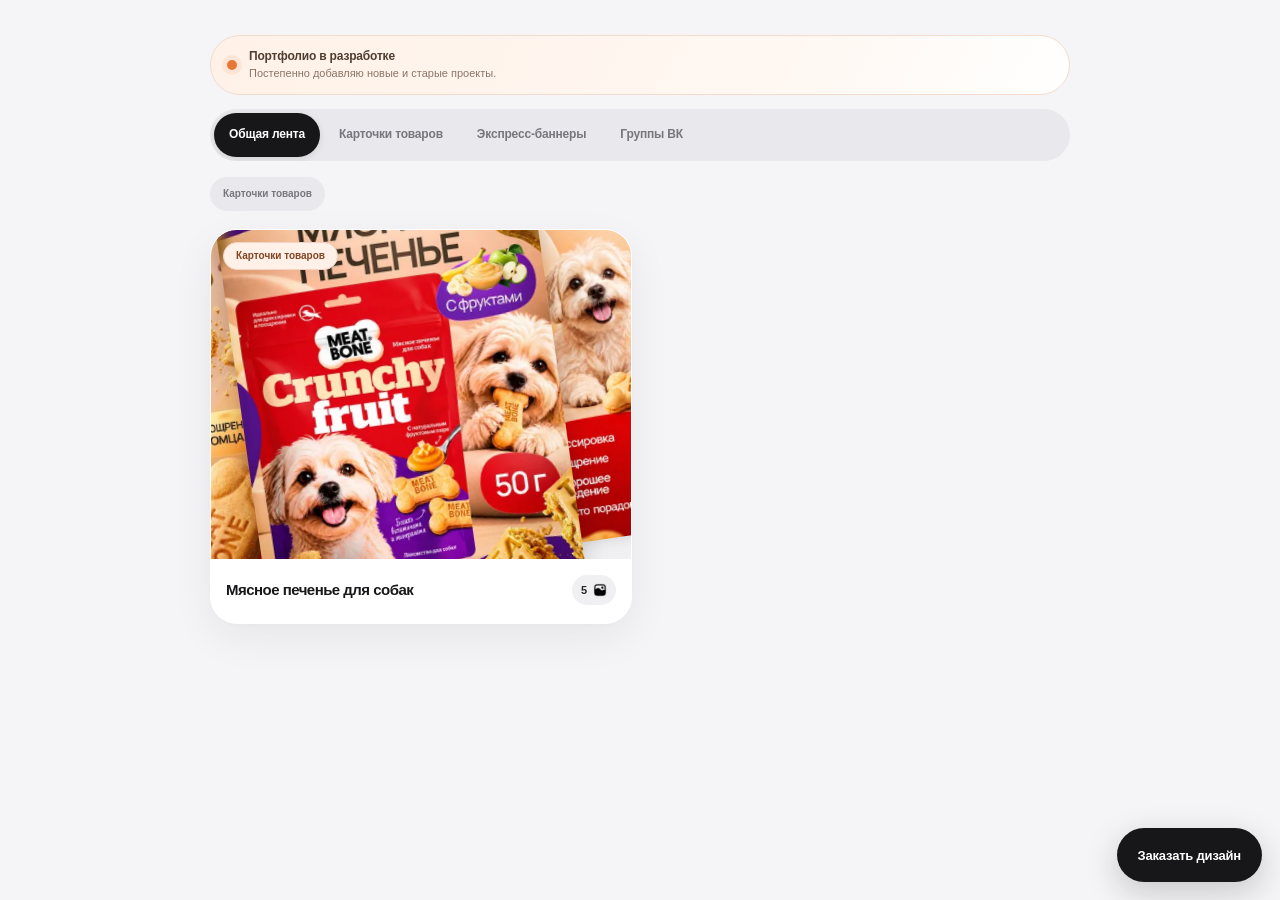
==== index.html @ 51a76a67 "Add files via upload" ====
<!doctype html>
<html lang="ru">
<head>
  <meta charset="utf-8"><meta name="viewport" content="width=device-width, initial-scale=1, viewport-fit=cover">
  <meta name="theme-color" content="#f5f5f7">
  <meta http-equiv="Content-Security-Policy" content="default-src 'self'; script-src 'self' https://cdn.jsdelivr.net https://telegram.org; style-src 'self' 'unsafe-inline'; img-src 'self' data: blob: https://hkfubiqsepanqtuosfty.supabase.co; connect-src 'self' https://hkfubiqsepanqtuosfty.supabase.co https://cdn.jsdelivr.net; font-src 'self' data:; object-src 'none'; base-uri 'self'; form-action 'self'; upgrade-insecure-requests">
  <meta name="referrer" content="no-referrer"><meta name="description" content="Портфолио работ Кирилла Пухова">
  <title>Работы — Пухов Кирилл</title><link rel="stylesheet" href="styles.css?v=20261115-23"><script defer src="js/telegram-app.js?v=20261115-07"></script><script type="module" src="js/catalog.js?v=20261115-43"></script>
  <link rel="stylesheet" href="motion.css?v=32">
</head>
<body class="catalog-page">
  <main class="catalog-shell">
    <aside class="portfolio-notice" aria-label="Статус портфолио">
      <span class="notice-mark" aria-hidden="true"></span>
      <div><strong>Портфолио в разработке</strong><p>Постепенно добавляю новые и старые проекты.</p></div>
    </aside>
    <nav class="segmented" id="typeTabs" aria-label="Тип работ"></nav>
    <div class="filters" id="filters" role="group" aria-label="Подкатегории"></div>
    <section class="work-grid is-loading" id="workGrid" aria-live="polite" aria-busy="true" aria-label="Работы">
      <div class="work-skeleton" aria-hidden="true"><div class="skeleton-media"></div></div>
      <div class="work-skeleton" aria-hidden="true"><div class="skeleton-media"></div></div>
    </section>
    <p class="empty-state" id="emptyState" hidden></p>
  </main>
  <a class="order-fab" href="contact.html" aria-label="Заказать дизайн"><span class="order-fab-label">Заказать дизайн</span></a>
</body>
</html>
---- styles.css ----
:root{color-scheme:light;--bg:#f5f5f7;--surface:#fff;--ink:#171719;--muted:#8c8b90;--line:rgba(23,23,25,.08);--accent:#e56a28;font-family:-apple-system,BlinkMacSystemFont,"SF Pro Display","Segoe UI",sans-serif;color:var(--ink);background:var(--bg);font-synthesis:none;text-rendering:optimizeLegibility;-webkit-font-smoothing:antialiased}*{box-sizing:border-box}html{min-height:100%;scroll-behavior:smooth}body{margin:0;min-width:320px;min-height:100vh;min-height:100dvh;background:var(--bg)}button,input,select,textarea{font:inherit;color:inherit}button,a{-webkit-tap-highlight-color:transparent}button{cursor:pointer}a{color:inherit;text-decoration:none}img{display:block;max-width:100%}[hidden]{display:none!important}.eyebrow{margin:0;color:#a2a0a5;font-size:9px;font-weight:750;letter-spacing:.15em}.catalog-shell,.project-shell,.admin-shell{width:min(100%,920px);margin-inline:auto;padding:calc(22px + env(safe-area-inset-top,0px)) clamp(16px,4vw,30px) calc(28px + env(safe-area-inset-bottom,0px))}.catalog-header{display:flex;align-items:center;justify-content:space-between;margin:0 4px 18px}.catalog-header h1,.admin-section-title h1{margin:4px 0 0;font-size:clamp(27px,7vw,34px);line-height:1;font-weight:740;letter-spacing:-.065em}.admin-link,.icon-button{width:42px;height:42px;display:grid;place-items:center;border:0;border-radius:50%;background:var(--surface);color:var(--ink);font-size:22px;box-shadow:0 3px 12px rgba(25,25,30,.05)}.segmented{display:flex;gap:6px;margin-bottom:12px;padding:4px;border-radius:999px;background:#e9e9ed}.segment{min-height:42px;flex:1;padding:0 12px;border:0;border-radius:999px;background:transparent;color:#77767c;font-size:12px;font-weight:650;white-space:nowrap;transition:background .2s,color .2s,transform .18s}.segment.is-active{background:#171719;color:#fff}.segment:active,.category-chip:active,.admin-link:active{transform:scale(.97)}.filters{display:flex;gap:8px;overflow-x:auto;scrollbar-width:none;margin:0 -2px 12px;padding:0 2px 2px}.filters::-webkit-scrollbar{display:none}.category-chip{min-height:40px;padding:0 15px;flex:none;border:1px solid transparent;border-radius:999px;background:#e9e9ed;color:#77767c;font-size:11px;font-weight:650;white-space:nowrap;transition:background .2s,color .2s,transform .18s}.category-chip[aria-pressed="true"]{background:#fff;border-color:rgba(23,23,25,.12);color:#171719}.search{height:42px;display:flex;align-items:center;gap:9px;margin:0 2px 16px;padding:0 12px;border-radius:14px;background:rgba(255,255,255,.8);color:#8c8b90}.search span{font-size:22px;line-height:1}.search input{width:100%;border:0;outline:0;background:transparent;font-size:12px}.work-grid{display:grid;grid-template-columns:repeat(2,minmax(0,1fr));gap:16px} .work-block{content-visibility:auto;contain-intrinsic-size:auto 340px;min-width:0;overflow:hidden;border:1px solid rgba(255,255,255,.95);border-radius:30px;background:var(--surface);box-shadow:0 14px 42px rgba(25,25,30,.065),0 2px 7px rgba(25,25,30,.025);animation:block-in .42s cubic-bezier(.2,.8,.2,1) both;cursor:pointer;transition:transform .2s cubic-bezier(.2,.8,.2,1)}.work-block:active{transform:scale(.985)}.work-block:focus-visible{outline:3px solid rgba(23,23,25,.28);outline-offset:3px}@keyframes block-in{from{opacity:0;transform:translateY(12px)}to{opacity:1;transform:none}}.carousel-window{height:clamp(240px,37vw,300px);position:relative;overflow:hidden;isolation:isolate;background:#fff}.track{position:absolute;inset:0 auto auto 0;display:flex;align-items:flex-start;gap:10px;width:max-content;padding:16px 12px 0;animation:none!important;will-change:auto}.track.is-static{animation:none}.slide{position:relative;flex:none;width:clamp(112px,18vw,150px);aspect-ratio:3/4;overflow:hidden;border-radius:21px;background:#f1f1f3}.slide img{width:100%;height:100%;object-fit:cover;border-radius:inherit;box-shadow:none}.edge{position:absolute;z-index:2;top:0;bottom:0;left:0;width:16%;pointer-events:none;background:linear-gradient(90deg,#fff 0%,rgba(255,255,255,.75) 30%,transparent 100%)}.edge.right{left:auto;right:0;transform:scaleX(-1)}@keyframes carousel{from{transform:translateX(0)}to{transform:translateX(-50%)}}.block-caption{position:absolute;z-index:3;left:18px;right:18px;bottom:0;min-height:74px;display:flex;align-items:center;justify-content:space-between;gap:10px;background:linear-gradient(0deg,#fff 71%,rgba(255,255,255,0));padding-top:18px}.block-title{min-width:0;margin:0;font-size:14px;line-height:1.2;font-weight:700;letter-spacing:-.035em}.slide-count{height:34px;min-width:48px;flex:none;display:flex;align-items:center;justify-content:center;gap:6px;padding:0 10px;border-radius:999px;background:#f0f0f2;color:#27272a;font-size:11px;font-weight:700;font-variant-numeric:tabular-nums}.slide-count svg{width:14px;height:14px}.block-detail{display:flex;align-items:center;justify-content:space-between;gap:10px;padding:0 18px 16px;color:var(--muted);font-size:10px}.block-detail strong{font-weight:600}.block-arrow{color:var(--accent);font-size:18px}.empty-state{margin:8px 0;padding:22px;border-radius:22px;background:#fff;color:var(--muted);font-size:12px;line-height:1.5;text-align:center}
/* Project page */
.project-shell{max-width:820px;padding-top:calc(18px + env(safe-area-inset-top,0px));animation:page-in .38s cubic-bezier(.2,.8,.2,1) both}@keyframes page-in{from{opacity:0;transform:translateY(10px)}to{opacity:1;transform:none}}.back-button{width:max-content;min-height:44px;display:flex;align-items:center;gap:9px;color:#636268;font-size:12px;font-weight:600}.back-button>span:first-child{width:38px;height:38px;display:grid;place-items:center;border-radius:50%;background:#fff;color:#171719;font-size:29px;line-height:1;box-shadow:0 3px 12px rgba(25,25,30,.05)}.project-intro{max-width:650px;margin:32px auto 28px;text-align:center}.project-intro .eyebrow{margin-bottom:12px;color:var(--accent)}.project-intro h1{margin:0 auto 13px;font-size:clamp(32px,8.5vw,62px);line-height:.98;font-weight:750;letter-spacing:-.07em}.project-description{max-width:520px;margin:0 auto;color:#77767c;font-size:clamp(13px,3.6vw,16px);line-height:1.55}.project-meta{display:flex;justify-content:center;flex-wrap:wrap;gap:10px;margin-top:22px}.meta-pill{min-width:142px;padding:12px 17px;display:flex;flex-direction:column;align-items:center;gap:6px;border:1px solid rgba(23,23,25,.035);border-radius:19px;background:#ededf0}.meta-pill span{color:#838187;font-size:9px;font-weight:600;letter-spacing:.025em}.meta-pill strong{color:#171719;font-size:15px;line-height:1.15;font-weight:750;letter-spacing:-.02em}.project-gallery{display:grid;grid-template-columns:repeat(2,minmax(0,1fr));gap:11px;touch-action:pan-y}.gallery-item{min-width:0;padding:0;overflow:hidden;border:0;border-radius:22px;background:#fff;cursor:zoom-in;box-shadow:none}.gallery-item:first-child{grid-column:1/-1;max-width:690px;justify-self:center;border-radius:27px}.gallery-item img{width:100%;height:auto;object-fit:contain;border-radius:inherit;box-shadow:none}.gallery-item:active{transform:scale(.99)}.contact-button{min-height:52px;width:max-content;max-width:100%;display:flex;align-items:center;justify-content:center;gap:20px;margin:27px auto 0;padding:0 21px;border-radius:999px;background:#171719;color:#fff;font-size:12px;font-weight:650}.contact-button span{color:#f0935a;font-size:18px}
/* Full-screen viewer */
.viewer{position:fixed;inset:0;z-index:50;display:none;align-items:center;justify-content:center;padding:calc(60px + env(safe-area-inset-top,0px)) 14px calc(48px + env(safe-area-inset-bottom,0px));background:rgba(18,18,20,.94);backdrop-filter:blur(16px);-webkit-backdrop-filter:blur(16px);opacity:0;transition:opacity .2s ease;touch-action:none}.viewer.open,.viewer.closing{display:flex}.viewer.open{opacity:1}.viewer.closing{opacity:0}.viewer-frame{position:relative;z-index:1;width:100%;height:100%;display:flex;align-items:center;justify-content:center;overflow:hidden;border-radius:20px;transform:scale(.97);opacity:0;transition:transform .22s cubic-bezier(.2,.8,.2,1),opacity .2s ease}.viewer.open .viewer-frame{transform:scale(1);opacity:1}.viewer.closing .viewer-frame{transform:scale(.97);opacity:0}.viewer img{max-width:100%;max-height:100%;width:auto;height:auto;object-fit:contain;border-radius:20px;transform:scale(var(--zoom,1)) translate(var(--x,0px),var(--y,0px));transition:transform .16s ease;user-select:none;-webkit-user-drag:none}.viewer img.zoomed{transition:none}.viewer-close,.viewer-arrow{position:absolute;z-index:3;width:44px;height:44px;display:grid;place-items:center;padding:0;border:1px solid rgba(255,255,255,.16);border-radius:50%;background:rgba(255,255,255,.15);color:#fff;backdrop-filter:blur(14px);-webkit-backdrop-filter:blur(14px);font-size:26px;font-weight:300}.viewer-close{top:calc(12px + env(safe-area-inset-top,0px));right:14px}.viewer-arrow{top:50%;font-size:30px;transform:translateY(-50%)}.viewer-prev{left:12px}.viewer-next{right:12px}.viewer-arrow:active{transform:translateY(-50%) scale(.92)}.viewer-close:active{transform:scale(.92)}.viewer-count{position:absolute;z-index:3;top:calc(25px + env(safe-area-inset-top,0px));left:50%;transform:translateX(-50%);color:rgba(255,255,255,.8);font-size:11px;font-variant-numeric:tabular-nums;letter-spacing:.08em}.viewer-hint{position:absolute;z-index:3;bottom:calc(13px + env(safe-area-inset-bottom,0px));color:rgba(255,255,255,.52);font-size:10px}
/* Admin */
.admin-shell{max-width:780px}.admin-header{display:flex;align-items:center;justify-content:space-between;margin-bottom:28px}.admin-section{margin:16px 0;padding:20px;border:1px solid rgba(23,23,25,.045);border-radius:25px;background:#fff;box-shadow:0 7px 22px rgba(25,25,30,.035)}.admin-section-title{display:flex;align-items:center;justify-content:space-between;gap:12px;margin-bottom:18px}.admin-section-title .eyebrow{margin-bottom:5px}.admin-section-title h1,.admin-section-title h2{margin:0;font-size:22px;line-height:1.05;font-weight:730;letter-spacing:-.05em}.primary-button{min-height:44px;display:flex;align-items:center;justify-content:center;gap:12px;padding:0 15px;border:0;border-radius:999px;background:#171719;color:#fff;font-size:11px;font-weight:650}.primary-button span{color:#f0935a;font-size:18px}.admin-list{display:grid;gap:8px}.admin-row{min-height:58px;display:flex;align-items:center;justify-content:space-between;gap:12px;padding:9px 11px;border-radius:15px;background:#f5f5f7}.admin-row strong{display:block;font-size:12px}.admin-row small{display:block;margin-top:4px;color:var(--muted);font-size:10px}.admin-row button{min-width:42px;min-height:42px;border:0;border-radius:50%;background:#fff;color:#6f6e74;font-size:16px}.form-grid{display:grid;grid-template-columns:1fr 1fr;gap:13px}.form-grid label{display:grid;gap:7px;color:#68676c;font-size:10px;font-weight:650}.form-grid input,.form-grid select,.form-grid textarea{width:100%;min-height:43px;padding:10px 12px;border:1px solid var(--line);border-radius:12px;outline-color:var(--accent);background:#fafafd;color:var(--ink);font-size:12px}.form-grid textarea{resize:vertical}.full-width{grid-column:1/-1}.form-grid small{color:#9a989e;font-size:9px;font-weight:400;line-height:1.5}.slide-preview{display:flex;gap:8px;overflow:auto;padding:2px 0}.preview-tile{position:relative;flex:none;width:72px;height:92px;overflow:hidden;border-radius:12px;background:#eee}.preview-tile img{width:100%;height:100%;object-fit:cover}.preview-tile button{position:absolute;top:4px;right:4px;width:22px;height:22px;border:0;border-radius:50%;background:#171719d9;color:#fff;font-size:15px}.form-actions{display:flex;align-items:center;gap:12px;flex-wrap:wrap}.delete-button{min-height:42px;padding:0 12px;border:0;background:transparent;color:#b94d42;font-size:10px;text-decoration:underline}.storage-note{max-width:570px;margin:14px 4px;color:#96949a;font-size:10px;line-height:1.5}
@media(min-width:700px){.catalog-shell{padding-top:35px}.carousel-window{height:270px}.project-shell{padding-top:26px}.project-intro{margin-top:38px}.gallery-item:first-child img{max-height:760px}.admin-shell{padding-top:30px}}
@media(max-width:600px){.catalog-shell{padding-inline:12px}.work-grid{grid-template-columns:1fr;gap:14px}.carousel-window{height:clamp(245px,70vw,285px)}.slide{width:clamp(118px,36vw,150px)}.block-caption{left:16px;right:16px;min-height:68px}.block-title{font-size:14px}.project-shell{padding-inline:12px}.project-intro{margin:24px auto 22px}.project-intro h1{font-size:clamp(31px,9vw,44px)}.project-meta{gap:8px}.meta-pill{min-width:calc(50% - 4px);padding:12px 9px;border-radius:17px}.project-gallery{gap:8px}.gallery-item{border-radius:18px}.gallery-item:first-child{border-radius:23px}.viewer{padding-inline:8px}.viewer-frame{border-radius:18px}.viewer img{border-radius:18px}.viewer-arrow{width:42px;height:42px}.viewer-prev{left:8px}.viewer-next{right:8px}.admin-shell{padding-inline:12px}.admin-section{padding:16px;border-radius:22px}}
@media(max-width:380px){.segment{font-size:10px;padding-inline:8px}.filters{gap:6px}.category-chip{padding-inline:12px;font-size:10px}.slide{width:clamp(110px,37vw,132px);border-radius:18px}.block-caption{left:14px;right:14px}.block-title{font-size:13px}.slide-count{height:31px;min-width:44px}.form-grid{grid-template-columns:1fr}.form-grid label,.full-width{grid-column:1}}
@media(prefers-reduced-motion:reduce){*,*::before,*::after{scroll-behavior:auto!important;animation-duration:.01ms!important;animation-iteration-count:1!important;transition-duration:.01ms!important}}

/* Catalog: a calm three-slide cover instead of a moving carousel. */
.project-preview{position:relative;height:clamp(245px,37vw,300px);overflow:hidden;isolation:isolate;background:linear-gradient(145deg,#fafafa,#ededf0);display:flex;align-items:center;justify-content:center}.preview-card{position:absolute;overflow:hidden;border-radius:22px;background:#e6e6e9;box-shadow:0 16px 36px rgba(20,20,24,.13);transform-origin:center bottom}.preview-card img{width:100%;height:100%;object-fit:cover}.preview-card-main{z-index:2;width:40%;height:88%;border-radius:24px;animation:card-settle .52s cubic-bezier(.2,.8,.2,1) both}.preview-card-left,.preview-card-right{z-index:1;width:36%;height:74%;opacity:.94}.preview-card-left{left:5%;transform:rotate(-9deg) translateY(7%)}.preview-card-right{right:5%;transform:rotate(9deg) translateY(7%)}@keyframes card-settle{from{opacity:0;transform:translateY(18px) scale(.94)}to{opacity:1;transform:none}}.work-block .block-caption{position:static;min-height:76px;padding:13px 18px 15px;background:#fff}.work-block .block-title{font-size:15px}.viewer-close{line-height:1;padding:0 0 3px}.back-button>span:first-child{line-height:.84;padding-bottom:3px}.viewer-arrow,.viewer-hint{display:none!important}
@media(max-width:600px){.catalog-shell{padding-inline:16px}.project-shell{padding-inline:20px}.project-preview{height:clamp(255px,72vw,310px)}.preview-card-main{width:42%}.preview-card-left,.preview-card-right{width:37%}.project-gallery{gap:12px}.viewer{padding:calc(64px + env(safe-area-inset-top,0px)) 16px calc(54px + env(safe-area-inset-bottom,0px))}.viewer-close{top:calc(18px + env(safe-area-inset-top,0px));right:20px}.viewer-count{top:calc(33px + env(safe-area-inset-top,0px));font-size:12px}}

/* The carousel stays; only its caption lives in its own roomy lower area. */
.filters{display:flex}.carousel-window{height:clamp(250px,39vw,320px)}.work-block .block-caption{min-height:70px;padding:12px 18px 13px}.work-block .block-title{font-size:16px;line-height:1.23}.project-intro{margin-top:22px}.project-intro h1{margin-bottom:16px}
@media(max-width:600px){.track{left:calc(35px - clamp(230px,74vw,270px))}}

@media(max-width:600px){.carousel-window{height:clamp(260px,74vw,322px)}.work-block .block-caption{min-height:72px;padding:12px 18px 14px}.work-block .block-title{font-size:17px}.filters{margin-bottom:14px}}

.admin-builder{display:grid;gap:14px}.builder-row{display:grid;grid-template-columns:minmax(0,1fr) auto;gap:8px}.builder-row:has(select){grid-template-columns:minmax(0,1fr) minmax(120px,.65fr) auto}.builder-row input,.builder-row select{min-height:44px;padding:0 12px;border:1px solid var(--line);border-radius:14px;background:#fafafd;font-size:12px;outline-color:var(--accent)}.builder-list{display:flex;flex-wrap:wrap;gap:7px}.builder-chip{display:flex;align-items:center;gap:5px;min-height:31px;padding:0 10px;border-radius:999px;background:#f2f2f4;color:#4a494e;font-size:10px;font-weight:650}.builder-chip small{color:#929096;font-weight:500}.upload-title{margin:0 0 8px;color:#68676c;font-size:10px;font-weight:650}.drop-zone{min-height:130px;display:flex;flex-direction:column;align-items:center;justify-content:center;gap:6px;padding:18px;border:1.5px dashed rgba(23,23,25,.18);border-radius:20px;background:#fafafd;color:#57565b;cursor:pointer;text-align:center;transition:background .18s,border-color .18s,transform .18s}.drop-zone input{position:absolute;width:1px;height:1px;opacity:0;pointer-events:none}.drop-zone span{font-size:13px;font-weight:700;letter-spacing:-.02em}.drop-zone small{color:#96949a;font-size:10px}.drop-zone.is-dragging,.drop-zone:hover{border-color:var(--accent);background:#fff6f0}.drop-zone.is-dragging{transform:scale(.99)}.drop-zone.is-loading{opacity:.58;pointer-events:none}
@media(max-width:520px){.builder-row:has(select){grid-template-columns:1fr 1fr}.builder-row:has(select) button{grid-column:1/-1}.builder-row button{justify-content:center}.drop-zone{min-height:118px}}

.all-project-rail{display:flex;gap:10px;overflow-x:auto;margin:0 -4px 18px;padding:2px 4px 6px;scroll-snap-type:x proximity;scrollbar-width:none}.all-project-rail::-webkit-scrollbar{display:none}.rail-project{position:relative;flex:0 0 92px;height:122px;overflow:hidden;border-radius:18px;background:#e9e9ec;scroll-snap-align:start;box-shadow:0 5px 15px rgba(20,20,24,.06)}.rail-project img{width:100%;height:100%;object-fit:cover}.rail-project span{position:absolute;right:0;bottom:0;left:0;padding:22px 8px 8px;background:linear-gradient(transparent,rgba(0,0,0,.62));color:#fff;font-size:9px;font-weight:650;line-height:1.15}.rail-project:active{transform:scale(.97)}
.track{animation-duration:36s!important;animation-iteration-count:infinite!important}

#typeTabs{overflow-x:auto;scrollbar-width:none;justify-content:flex-start}#typeTabs::-webkit-scrollbar{display:none}#typeTabs .segment{flex:0 0 auto;padding-inline:16px}

/* Tight diagonal strip: only the track moves; each card keeps its angle. */
.work-block{border-radius:27px}.carousel-window{height:clamp(218px,34vw,270px);overflow:hidden;background:#fff}.track{position:absolute;top:0;left:calc(35px - clamp(220px,33vw,270px));display:flex;width:max-content;height:100%;align-items:stretch;padding:0;animation:none!important}.track.is-static{animation:none}.track-set{display:flex;flex:none;align-items:flex-start;padding-left:0}.track-set-repeat{transform:translateY(var(--loop-rise))}.slide{position:relative;flex:0 0 clamp(220px,33vw,270px);aspect-ratio:3/4;margin:0 -22px 0 0;border-radius:0;overflow:visible;background:transparent;transform:translateY(var(--rise)) rotate(-8deg);transform-origin:top left}.slide img{width:100%;height:100%;object-fit:cover;border-radius:0;box-shadow:none}.block-caption{min-height:64px!important;padding:9px 15px 11px!important;gap:8px}.block-title{font-size:15px!important;line-height:1.2!important}.slide-count{height:30px;min-width:44px;padding:0 8px}.edge{width:24%;background:radial-gradient(ellipse at left center,rgba(255,255,255,.3) 0%,rgba(255,255,255,.2) 34%,rgba(255,255,255,.08) 62%,transparent 82%)}.edge.right{transform:scaleX(-1)}@keyframes carousel-diagonal{from{transform:translate(0,0)}to{transform:translate(-50%,var(--travel-rise))} }
@media(max-width:600px){.track{left:calc(35px - clamp(230px,74vw,270px))}}

@media(max-width:600px){.carousel-window{height:clamp(220px,62vw,258px)}.slide{flex-basis:clamp(230px,74vw,270px)}.block-caption{min-height:60px!important;padding:8px 13px 10px!important}.block-title{font-size:15px!important}}

/* Keep every admin control inside the phone viewport. */
.admin-shell,.admin-section,.admin-builder,.builder-row,.builder-row>*{min-width:0}.admin-section{overflow:hidden}.builder-row{width:100%}.builder-row input,.builder-row select,.builder-row .primary-button{max-width:100%}.builder-row .primary-button{white-space:nowrap}.admin-builder{width:100%}#categoryForm{grid-template-columns:minmax(0,1fr) minmax(112px,.65fr) auto}
@media(max-width:620px){.admin-shell{padding-inline:14px}.admin-section{padding:16px}.admin-section-title{align-items:flex-start}.admin-section-title h1{font-size:25px}.builder-row,#categoryForm{grid-template-columns:1fr}.builder-row .primary-button,#categoryForm .primary-button{width:100%}.builder-list{max-width:100%}.builder-chip{max-width:100%;overflow:hidden;text-overflow:ellipsis;white-space:nowrap}}

/* Carousel geometry uses each slide's real aspect ratio and one fixed travel speed. */
.carousel-window:not(.carousel-ready) .track{visibility:hidden}
.track{left:0;top:0;height:auto;align-items:flex-start;gap:0;padding:0;animation:none!important;will-change:auto}
.track.is-static{animation:none!important;transform:translateY(var(--base-y,0px))}
.track-set{align-items:flex-start;padding:0}
.track-set-repeat{transform:translateY(var(--set-rise,0px))}
.slide{flex:0 0 var(--slide-width,240px);width:var(--slide-width,240px);height:var(--slide-height,320px);aspect-ratio:auto;margin:0 calc(var(--slide-advance,240px) - var(--slide-width,240px)) 0 0;overflow:hidden;transform:translateY(var(--rise,0px)) rotate(var(--card-angle,-8deg));transform-origin:top left}
.slide img{width:100%;height:100%;object-fit:cover}
.edge{display:none!important}
@keyframes carousel-diagonal{from{transform:translate(0,var(--base-y,0px))}to{transform:translate(calc(0px - var(--travel-x,500px)),calc(var(--travel-y,70px) + var(--base-y,0px)))}}

/* Case galleries choose a balanced layout from their actual slide count. */
.project-gallery{grid-template-columns:repeat(2,minmax(0,1fr));align-items:start}
.project-gallery .gallery-item:first-child{grid-column:auto;max-width:none;justify-self:stretch;border-radius:22px}
.project-gallery[data-count="1"]{grid-template-columns:minmax(0,1fr)}
.project-gallery[data-count="1"] .gallery-item{grid-column:1;max-width:690px;justify-self:center}
.project-gallery[data-count="1"] .gallery-item img{max-height:none}
.project-gallery[data-count="2"]{grid-template-columns:repeat(2,minmax(0,1fr))}
.project-gallery[data-count="4"]{grid-template-columns:repeat(2,minmax(0,1fr))}
.project-gallery[data-count="6"]{grid-template-columns:repeat(3,minmax(0,1fr))}
.project-gallery[data-count="3"] .gallery-item:first-child,.project-gallery[data-count="5"] .gallery-item:first-child{grid-column:1/-1;max-width:690px;justify-self:center}
.project-gallery[data-count="3"] .gallery-item:first-child img,.project-gallery[data-count="5"] .gallery-item:first-child img{max-height:none}
@media(max-width:600px){.project-gallery[data-count="2"]{grid-template-columns:repeat(2,minmax(0,1fr))}.project-gallery[data-count="3"] .gallery-item:first-child,.project-gallery[data-count="5"] .gallery-item:first-child{grid-column:1/-1}.project-gallery[data-count="6"]{grid-template-columns:repeat(2,minmax(0,1fr))}}

.secondary-button{min-height:40px;padding:0 14px;border:0;border-radius:999px;background:#ededf0;color:#29282d;font-size:11px;font-weight:650;white-space:nowrap}
.story-builder{display:grid;gap:10px}.story-builder-heading{display:flex;align-items:center;justify-content:space-between;gap:12px}.story-builder-heading small{display:block;color:#96949a;font-size:10px;line-height:1.4}.story-edit-card{display:grid;gap:10px;padding:14px;border:1px solid var(--line);border-radius:18px;background:#fafafd}.story-edit-title{display:flex;align-items:center;justify-content:space-between}.story-edit-title strong{font-size:12px}.story-edit-card label{display:grid;gap:6px;color:#68676c;font-size:10px;font-weight:650}.story-edit-card input:not([type="file"]),.story-edit-card textarea{width:100%;min-width:0;padding:11px 12px;border:1px solid var(--line);border-radius:12px;background:#fff;font-size:12px;resize:vertical}.story-drop{min-height:85px!important;position:relative}.story-image-preview{position:relative;max-width:340px;overflow:hidden;border-radius:14px;background:#f0f0f2}.story-image-preview img{width:100%;max-height:280px;object-fit:contain}.story-image-preview button{position:absolute;top:7px;right:7px;width:30px;height:30px;border:0;border-radius:50%;background:#171719db;color:#fff;font-size:19px}
.project-story{max-width:690px;margin:28px auto 0}.project-story-section{margin:0 0 30px}.project-story-section h2{margin:0 0 10px;font-size:clamp(21px,5.5vw,32px);line-height:1.08;font-weight:730;letter-spacing:-.055em}.project-story-section p{margin:0 0 16px;color:#65646a;font-size:clamp(13px,3.5vw,16px);line-height:1.65;white-space:pre-line}.project-story-section img{width:100%;height:auto;border-radius:22px;box-shadow:none}

/* Restore the one-row swipe switcher, with a clear scroll affordance at the end. */
#typeTabs{display:flex;flex-wrap:nowrap;overflow-x:auto;overflow-y:hidden;scrollbar-width:none;scroll-snap-type:x proximity;scroll-padding-inline:8px;gap:6px;justify-content:flex-start;padding:4px 14px 4px 4px}
#typeTabs::-webkit-scrollbar{display:none}
#typeTabs .segment{display:flex;flex:0 0 auto;align-items:center;justify-content:center;min-width:max-content;min-height:42px;padding-inline:16px;white-space:nowrap;scroll-snap-align:start}

/* Perspective and layered shadows make the diagonal cards read as a real stack. */
.carousel-window{width:100%;height:auto!important;min-height:0;aspect-ratio:808 / 632;perspective:780px;perspective-origin:50% 48%;transform-style:preserve-3d}
.track,.track-set{transform-style:preserve-3d}
.slide{z-index:var(--depth,1);transform-style:preserve-3d;backface-visibility:hidden;filter:drop-shadow(0 var(--shadow-y,2px) var(--shadow-blur,5px) rgba(18,18,22,var(--shadow-alpha,.12)));animation:slide-float var(--float-duration,8s) ease-in-out infinite alternate;animation-delay:var(--float-delay,0s);}
@keyframes slide-float{from{transform:translateY(var(--rise,0px)) rotate(var(--card-angle,-8deg)) translateZ(var(--depth-z,0px)) rotateY(var(--depth-yaw,0deg)) scale(var(--depth-scale,1))}to{transform:translate3d(var(--drift-x,4px),var(--drift-y,-.56px),0) translateY(var(--rise,0px)) rotate(var(--card-angle,-8deg)) translateZ(var(--depth-z,0px)) rotateY(var(--depth-yaw,0deg)) scale(var(--depth-scale,1))}}

/* Project article editor and reading layouts */
html,body{overflow-x:hidden;scrollbar-width:none}html::-webkit-scrollbar,body::-webkit-scrollbar{display:none}.carousel-window{aspect-ratio:var(--carousel-aspect,808 / 632);height:auto!important;min-height:0}.catalog-static-window{aspect-ratio:var(--carousel-aspect,808 / 632);height:auto!important;min-height:0}.catalog-static-preview{width:100%;height:100%;object-fit:cover}.case-slider{position:relative;max-width:690px;margin:0 auto;padding:0 44px 34px}.case-slide-window{position:relative;overflow:hidden;border-radius:25px;touch-action:pan-y;aspect-ratio:var(--media-aspect,auto)}.case-slide-track{display:flex;transition:transform .38s cubic-bezier(.2,.8,.2,1)}.case-slide{flex:0 0 100%;width:100%;padding:0;border:0;background:#fff;cursor:zoom-in}.case-slide img{width:100%;height:auto;max-height:82vh;object-fit:contain;border-radius:25px}.case-arrow{position:absolute;z-index:2;top:45%;width:38px;height:38px;border:0;border-radius:50%;background:#fff;box-shadow:0 5px 18px #17171918;font-size:25px;line-height:1}.case-prev{left:0}.case-next{right:0}.case-slider-count{position:absolute;bottom:3px;left:50%;transform:translateX(-50%);color:#85838a;font-size:11px;font-variant-numeric:tabular-nums}.project-story{display:grid;gap:22px}.article-rich{font-size:16px;line-height:1.72;color:#45444a;overflow-wrap:anywhere}.article-rich p{margin:0 0 1em}.article-rich h2{margin:1.25em 0 .55em;color:#171719;font-size:clamp(24px,5.5vw,38px);line-height:1.05;letter-spacing:-.055em}.article-rich h3{margin:1.15em 0 .5em;color:#171719;font-size:clamp(19px,4.5vw,27px);line-height:1.1;letter-spacing:-.04em}.article-rich ul,.article-rich ol{padding-left:1.4em}.article-rich blockquote{margin:1.2em 0;padding:5px 0 5px 16px;border-left:3px solid #e56a28;color:#68676c}.article-rich a{color:#c9571d;text-decoration:underline;text-underline-offset:3px}.article-image{margin:0}.article-image img{width:100%;height:auto;border-radius:23px}.story-add-actions,.block-actions{display:flex;align-items:center;gap:6px}.block-actions button:not(.delete-button){width:32px;height:32px;border:0;border-radius:50%;background:#fff;color:#343339;font-size:15px}.story-edit-card .story-image-preview{width:100%;max-width:520px}.story-image-preview button[data-replace],#previewImageBox button{position:absolute;top:8px;right:8px;min-height:32px;padding:0 10px;border:0;border-radius:999px;background:#171719dc;color:#fff;font-size:10px}.preview-drop{min-height:90px!important}.rich-toolbar{position:sticky;top:8px;z-index:4;display:flex;align-items:center;flex-wrap:wrap;gap:4px;padding:5px;border:1px solid var(--line);border-radius:12px;background:#fff;box-shadow:0 4px 14px #1717190c}.rich-toolbar button{min-width:32px;height:32px;padding:0 8px;border:0;border-radius:8px;background:#f4f4f6;font-size:12px}.rich-toolbar button:hover{background:#e9e9ed}.rich-toolbar span{width:1px;height:20px;margin:0 3px;background:var(--line)}.rich-toolbar select{width:auto;min-height:32px;padding:0 8px;border:1px solid var(--line);border-radius:8px;background:#f4f4f6;font-size:10px}.rich-editor{min-height:180px;padding:17px;border:1px solid var(--line);border-radius:14px;background:#fff;color:#35343a;font-size:15px;line-height:1.65;outline-color:var(--accent);overflow-wrap:anywhere}.rich-editor:empty:before{content:attr(data-placeholder);color:#aaa8af;pointer-events:none}.rich-editor h2{font-size:28px;line-height:1.1}.rich-editor h3{font-size:22px;line-height:1.15}#previewImageBox{position:relative;max-width:460px;margin-top:10px;overflow:hidden;border-radius:16px}#previewImageBox img{width:100%;max-height:300px;object-fit:cover}.article-block{scroll-margin-top:20px}
@media(max-width:600px){.case-slider{padding-inline:34px}.case-slide-window,.case-slide img{border-radius:18px}.case-arrow{width:32px;height:32px;font-size:22px}.story-builder-heading{align-items:flex-start;flex-direction:column}.story-add-actions{width:100%}.story-add-actions .secondary-button{flex:1}.rich-editor{min-height:150px;padding:13px}}

/* Full-width, swipe-first project slider. */
.case-slider{width:100%;max-width:none;margin:0;padding:0 0 34px}.case-slide-window{width:100%;overflow:hidden;border-radius:27px;touch-action:pan-y}.case-slide img{display:block;width:100%;max-width:none;max-height:none;height:auto;object-fit:contain;border-radius:27px}.case-arrow{display:none!important}.case-slider-count{top:14px;right:14px;bottom:auto;left:auto;transform:none;z-index:3;padding:8px 12px;border:1px solid #ffffff8c;border-radius:999px;background:#171719a8;color:#fff;font-size:12px;font-weight:650;backdrop-filter:blur(12px);-webkit-backdrop-filter:blur(12px)}.case-slider-dots{position:absolute;bottom:0;left:50%;display:flex;align-items:center;justify-content:center;gap:6px;transform:translateX(-50%);min-height:24px}.case-slider-dots button{width:6px;height:6px;padding:0;border:0;border-radius:999px;background:#c7c6cb;transition:background .2s}.case-slider-dots button.is-active{width:18px;background:#171719}.case-slider{position:relative}.case-slider-count{position:absolute}
.project-gallery[data-mode="slider"]{display:block;width:100%}.project-gallery[data-mode="slider"]>.case-slider{display:block;width:100%}.project-gallery[data-mode="slider"] .case-slide-track{width:100%}
@media(max-width:600px){.case-slide-window,.case-slide img{border-radius:19px}.case-slider-count{top:10px;right:10px;padding:7px 10px;font-size:11px}}

/* Article builder: the published sequence is mirrored by draggable cards. */
.project-settings-note{margin:0;padding:12px 14px;border-radius:13px;background:#f4f4f6;color:#77767c;font-size:11px;line-height:1.5}.article-add-bar{display:flex;flex-wrap:wrap;gap:7px;margin:4px 0 10px}.article-add-bar .secondary-button{min-height:38px;padding-inline:12px}.article-block-list{display:grid;gap:10px}.article-block-card{position:relative;gap:12px;transition:border-color .16s,transform .16s,opacity .16s}.article-block-card.is-dragging{opacity:.42;transform:scale(.99)}.article-block-card.is-drop-target{border-color:#e56a28;box-shadow:0 0 0 2px #e56a2820}.article-block-heading{display:flex;align-items:center;gap:8px;min-width:0}.article-block-heading>strong{flex:1;min-width:0;font-size:11px}.drag-grip{display:grid;place-items:center;width:32px;height:34px;flex:none;border-radius:10px;background:#ececf0;color:#76747b;font-size:20px;cursor:grab;touch-action:none}.article-block-heading .block-actions{flex:none}.article-block-heading .delete-button{min-height:32px;padding:0 8px}.block-label{display:grid;gap:6px;color:#68676c;font-size:10px;font-weight:650}.block-label input{width:100%;min-height:42px;padding:10px 12px;border:1px solid var(--line);border-radius:12px;background:#fff;font-size:12px}.meta-edit-fields{display:grid;grid-template-columns:1fr 1fr;gap:9px}.block-help{margin:0;color:#89878e;font-size:10px;line-height:1.4}.carousel-edit-strip{display:flex;gap:8px;overflow-x:auto;padding:2px 0 5px;scrollbar-width:none}.carousel-edit-strip::-webkit-scrollbar{display:none}.carousel-edit-thumb,.carousel-add-tile{position:relative;display:flex;flex:none;width:82px;height:105px;overflow:hidden;align-items:center;justify-content:center;border-radius:13px;background:#eee;cursor:grab}.carousel-edit-thumb img{width:100%;height:100%;object-fit:cover}.carousel-edit-thumb button{position:absolute;top:4px;right:4px;width:24px;height:24px;border:0;border-radius:50%;background:#171719dc;color:#fff;font-size:16px}.carousel-edit-thumb span{position:absolute;bottom:4px;left:5px;padding:2px 5px;border-radius:99px;background:#171719a8;color:#fff;font-size:11px}.carousel-add-tile{flex-direction:column;gap:4px;border:1px dashed #cac9d0;background:#fafafd;color:#77767c;cursor:pointer}.carousel-add-tile b{font-size:20px}.carousel-add-tile small{font-size:8px}.carousel-add-tile input{position:absolute;inset:0;width:100%;height:100%;opacity:0;cursor:pointer}.article-media-preview{position:relative;overflow:hidden;border-radius:14px;background:#eee}.article-media-preview img{width:100%;max-height:350px;object-fit:contain}.article-media-preview button{position:absolute;top:8px;right:8px;min-height:32px;padding:0 10px;border:0;border-radius:99px;background:#171719d9;color:#fff;font-size:10px}.case-article{display:grid;gap:24px;width:100%;max-width:none;margin:0 auto}.case-article-title{max-width:760px;margin:0 auto;text-align:center;font-size:clamp(32px,8.5vw,62px);line-height:.98;font-weight:750;letter-spacing:-.07em}.case-article .article-rich{width:100%;max-width:690px;margin:0 auto}.case-article .article-meta{margin:0 auto}.case-carousel-block{width:100%;min-width:0}.case-carousel-block .case-slider{width:100%}.carousel-caption,.article-image-block figcaption{margin:9px 2px 0;color:#8c8b90;font-size:11px;line-height:1.4;text-align:center}.article-image-block{margin:0}.article-image-open{width:100%;padding:0;overflow:hidden;border:0;border-radius:22px;background:#eee;aspect-ratio:var(--media-aspect,auto);cursor:zoom-in}.article-image-open img{width:100%;height:auto;object-fit:contain}.article-image-block figcaption{text-align:left}.case-article .project-meta{margin-top:0}
@media(max-width:600px){.article-add-bar{display:grid;grid-template-columns:repeat(2,minmax(0,1fr))}.article-add-bar button{width:100%;white-space:normal}.article-block-heading{flex-wrap:wrap}.article-block-heading>strong{min-width:calc(100% - 42px)}.article-block-heading .block-actions{margin-left:38px}.meta-edit-fields{grid-template-columns:1fr}.case-article{gap:19px}.case-article-title{font-size:clamp(31px,9vw,44px)}}
.article-block-card.is-file-drop{border-color:#e56a28;background:#fff8f3;box-shadow:0 0 0 3px #e56a2820}.editor .form-actions{position:sticky;bottom:8px;z-index:8;padding:10px;border:1px solid #ffffffd9;border-radius:18px;background:#ffffffed;backdrop-filter:blur(14px);-webkit-backdrop-filter:blur(14px);box-shadow:0 6px 24px #17171918}.editor .form-actions .primary-button{flex:none}.editor .form-actions [role="status"]{font-size:11px;color:#85838a}
@media(max-width:600px){.editor .form-actions{bottom:calc(6px + env(safe-area-inset-bottom,0px));gap:7px}.editor .form-actions .primary-button{flex:1}}

/* Final polish: stable metadata, floating order action, and forgiving file drops. */
.project-meta{display:grid;grid-template-columns:repeat(2,minmax(0,1fr));width:min(100%,430px);gap:9px;margin-inline:auto}
.meta-pill{min-width:0;width:100%;padding:11px 10px;white-space:nowrap}
.meta-pill span{font-size:clamp(8px,2.2vw,9px)}
.meta-pill strong{max-width:100%;font-size:clamp(12px,3.4vw,15px);line-height:1.15;white-space:nowrap}
.order-fab{position:fixed;right:max(18px,env(safe-area-inset-right,0px));bottom:max(18px,env(safe-area-inset-bottom,0px));z-index:45;min-height:54px;display:flex;align-items:center;justify-content:center;gap:12px;padding:0 21px;border:1px solid #ffffffa8;border-radius:999px;background:#171719;color:#fff;font-size:13px;font-weight:700;letter-spacing:-.015em;box-shadow:0 10px 32px #17171935;transition:transform .18s,box-shadow .18s}
.order-fab:active{transform:scale(.96)}
.order-fab span{display:grid;place-items:center;width:26px;height:26px;border-radius:50%;background:#ffffff1b;font-size:15px}
.project-page .viewer.open~.order-fab{display:none}
.editor.is-file-drop-active{outline:3px dashed #e56a28;outline-offset:5px;border-radius:26px}
.article-block-card.is-file-drop{border-color:#e56a28!important;background:#fff8f3!important;box-shadow:0 0 0 3px #e56a2820!important}
.contact-shell{width:min(100%,700px);margin:0 auto;padding:calc(20px + env(safe-area-inset-top,0px)) 20px calc(36px + env(safe-area-inset-bottom,0px))}
.contact-card{margin:32px 0 0;padding:clamp(20px,6vw,34px);border-radius:30px;background:#fff;box-shadow:0 14px 42px #19191e0b}
.contact-card h1{max-width:560px;margin:12px 0;font-size:clamp(34px,9vw,60px);line-height:.98;letter-spacing:-.07em}
.contact-lead{margin:0 0 24px;color:#77767c;font-size:14px;line-height:1.55}
.contact-benefits{display:flex;flex-wrap:wrap;gap:7px;margin:0 0 25px;padding:0;list-style:none}
.contact-benefits li{padding:9px 12px;border-radius:999px;background:#f1f1f3;color:#55545a;font-size:11px;font-weight:600}
.contact-form{display:grid;gap:13px}
.contact-form label{display:grid;gap:7px;color:#68676c;font-size:11px;font-weight:650}
.contact-form input,.contact-form select,.contact-form textarea{width:100%;min-height:48px;padding:12px 14px;border:1px solid #e8e7eb;border-radius:14px;background:#fafafd;font-size:13px;outline-color:#e56a28}
.contact-form textarea{min-height:120px;resize:vertical;line-height:1.5}
.contact-form button{min-height:52px;margin-top:2px;padding:0 18px;border:0;border-radius:999px;background:#171719;color:#fff;font-size:13px;font-weight:700}
.contact-form-status{min-height:18px;margin:0;color:#77767c;font-size:11px;line-height:1.4}
.contact-copy-fallback{min-height:115px!important;background:#fff!important}
.order-fab span{display:none}
.contact-page{min-height:100vh;min-height:100dvh;display:grid;place-items:center}
.contact-shell{width:100%;max-width:none;min-height:100vh;min-height:100dvh;display:grid;place-items:center;padding:clamp(18px,5vw,48px)}
.contact-card{width:min(100%,760px);margin:0;padding:clamp(30px,8vw,76px) clamp(22px,8vw,88px);border:1px solid #fff;border-radius:36px;background:#fff;box-shadow:0 25px 80px #19191e0e;text-align:center}
.contact-kicker{margin:0 0 25px;color:#85838a;font-size:10px;font-weight:750;letter-spacing:.14em}
.contact-kicker span{padding-inline:4px;color:#e56a28}
.contact-card h1{max-width:620px;margin:0 auto 19px;font-size:clamp(38px,8.5vw,70px);line-height:.98;letter-spacing:-.075em}
.contact-lead{max-width:490px;margin:0 auto 30px;color:#77767c;font-size:clamp(14px,2vw,17px);line-height:1.6}
.telegram-button{width:max-content;max-width:100%;min-height:56px;display:inline-flex;align-items:center;justify-content:center;gap:11px;padding:0 23px;border-radius:999px;background:#229ed9;color:#fff;font-size:14px;font-weight:700;box-shadow:0 8px 22px #229ed92b;transition:transform .18s,box-shadow .18s}
.telegram-button:active{transform:scale(.97);box-shadow:0 3px 10px #229ed92b}
.telegram-button svg{width:21px;height:21px;fill:currentColor}
@media(max-width:600px){.contact-shell{padding:18px}.contact-card{padding:clamp(30px,11vw,54px) 23px;border-radius:29px}.contact-kicker{margin-bottom:20px}.contact-card h1{font-size:clamp(38px,11vw,56px)}.contact-lead{margin-bottom:25px;font-size:14px}.telegram-button{width:100%;min-height:54px}}
.carousel-edit-strip{display:grid;grid-template-columns:repeat(auto-fill,minmax(86px,1fr));gap:9px;overflow:visible;padding:3px 0}
.carousel-edit-thumb,.carousel-add-tile{width:100%;min-width:0;height:auto;aspect-ratio:4/5}
.carousel-add-tile{min-height:0}
.contact-direct{display:inline-flex;align-items:center;gap:8px;margin-top:17px;color:#c9571d;font-size:13px;font-weight:700}
@media(max-width:600px){.order-fab{right:15px;bottom:max(15px,env(safe-area-inset-bottom,0px));min-height:51px;padding-inline:17px;font-size:12px}.contact-shell{padding-inline:15px}.contact-card{margin-top:22px;border-radius:25px}.project-meta{gap:7px}.meta-pill{padding:10px 7px}}

/* App-like motion and full-screen order page. */
@view-transition{navigation:auto}
::view-transition-old(root){animation:route-out .16s ease both}
::view-transition-new(root){animation:route-in .34s cubic-bezier(.2,.8,.2,1) both}
@keyframes route-out{to{opacity:.72;transform:scale(.992)}}
@keyframes route-in{from{opacity:.72;transform:translateY(8px) scale(.992)}to{opacity:1;transform:none}}
.work-block{animation-delay:calc(var(--card-index,0)*48ms);transform-origin:50% 72%}
.category-chip,.segment,.order-fab,.back-button,.admin-link,.icon-button,.primary-button,.secondary-button,.telegram-button{transition:transform .24s cubic-bezier(.2,.8,.2,1),background-color .22s,color .22s,box-shadow .24s,border-color .22s}
.category-chip:active,.segment:active,.admin-row button:active,.primary-button:active,.secondary-button:active,.back-button:active,.icon-button:active{transform:scale(.95)}
.order-fab:active,.telegram-button:active{transform:scale(.96)}
.catalog-static-preview,.slide img,.gallery-item img,.case-slide img,.article-image-open img{animation:media-in .48s cubic-bezier(.2,.8,.2,1) both}
@keyframes media-in{from{opacity:.65;transform:scale(1.018)}to{opacity:1;transform:scale(1)}}
.project-gallery>.gallery-item{animation:section-in .45s cubic-bezier(.2,.8,.2,1) both}
.project-gallery>.gallery-item:nth-child(2){animation-delay:45ms}.project-gallery>.gallery-item:nth-child(3){animation-delay:90ms}.project-gallery>.gallery-item:nth-child(4){animation-delay:135ms}.project-gallery>.gallery-item:nth-child(5){animation-delay:180ms}.project-gallery>.gallery-item:nth-child(n+6){animation-delay:210ms}
.case-article>*{animation:section-in .48s cubic-bezier(.2,.8,.2,1) both}
.case-article>*:nth-child(2){animation-delay:45ms}.case-article>*:nth-child(3){animation-delay:90ms}.case-article>*:nth-child(4){animation-delay:135ms}.case-article>*:nth-child(5){animation-delay:180ms}.case-article>*:nth-child(n+6){animation-delay:210ms}
@keyframes section-in{from{opacity:0;transform:translateY(12px)}to{opacity:1;transform:none}}
.admin-header,.admin-section{animation:section-in .4s cubic-bezier(.2,.8,.2,1) both}
.admin-section:nth-of-type(2){animation-delay:50ms}.admin-section:nth-of-type(3){animation-delay:100ms}.admin-section:nth-of-type(4){animation-delay:150ms}
.editor:not([hidden]){animation:section-in .32s cubic-bezier(.2,.8,.2,1) both}

.contact-page{position:relative;overflow-x:hidden;background:#f4f4f6}
.contact-shell{position:relative;isolation:isolate;width:100%;max-width:none;min-height:100vh;min-height:100svh;display:flex;flex-direction:column;padding:calc(22px + env(safe-area-inset-top,0px)) clamp(20px,5vw,64px) calc(26px + env(safe-area-inset-bottom,0px))}
.contact-shell:before{content:"";position:absolute;z-index:-1;top:8%;right:-12%;width:min(68vw,760px);aspect-ratio:1;border-radius:50%;background:radial-gradient(circle,#ffeadb 0%,#fff0e5 29%,rgba(255,240,229,0) 69%);opacity:.72;pointer-events:none;animation:ambient-in 1.1s ease both}
@keyframes ambient-in{from{opacity:0;transform:scale(.94)}to{opacity:.72;transform:scale(1)}}
.contact-header{width:100%;display:flex;align-items:center;justify-content:space-between;gap:16px}
.contact-back{min-height:46px;display:inline-flex;align-items:center;gap:10px;color:#5e5d63;font-size:13px;font-weight:650}
.contact-back span:first-child{width:42px;height:42px;display:grid;place-items:center;border:1px solid #ffffff;border-radius:50%;background:#ffffffb8;color:#19191b;font-size:27px;line-height:1;box-shadow:0 4px 16px #19191e0b}
.contact-name{margin:0;color:#8a888f;font-size:11px;font-weight:650;letter-spacing:.025em}
.contact-name span{padding-inline:4px;color:var(--accent)}
.contact-hero{width:min(100%,900px);flex:1;display:flex;flex-direction:column;align-items:flex-start;justify-content:center;margin:0 auto;padding:clamp(62px,12vh,136px) 0}
.contact-kicker{display:flex;align-items:center;gap:10px;margin:0 0 22px;color:#a45930;font-size:11px;font-weight:750;letter-spacing:.11em;animation:section-in .48s cubic-bezier(.2,.8,.2,1) both}
.contact-kicker:before{content:"";width:25px;height:2px;border-radius:2px;background:#e56a28}
.contact-hero h1{max-width:820px;margin:0 0 24px;font-size:clamp(58px,10.5vw,116px);line-height:.9;font-weight:760;letter-spacing:-.085em;animation:section-in .52s .055s cubic-bezier(.2,.8,.2,1) both}
.contact-hero .contact-lead{max-width:590px;margin:0 0 34px;color:#68676c;font-size:clamp(16px,2vw,20px);line-height:1.58;animation:section-in .5s .11s cubic-bezier(.2,.8,.2,1) both}
.contact-hero .telegram-button{min-height:58px;padding-inline:24px;font-size:14px;animation:section-in .5s .17s cubic-bezier(.2,.8,.2,1) both}
@media(max-width:600px){.contact-shell{padding-inline:20px}.contact-header{align-items:flex-start}.contact-name{padding-top:13px;font-size:10px}.contact-hero{padding:60px 0 76px}.contact-kicker{margin-bottom:18px;font-size:10px}.contact-hero h1{max-width:420px;margin-bottom:19px;font-size:clamp(54px,15vw,78px)}.contact-hero .contact-lead{max-width:410px;margin-bottom:27px;font-size:16px}.contact-hero .telegram-button{width:auto;min-width:220px}.contact-shell:before{top:23%;right:-58%;width:125vw}}
@media(prefers-reduced-motion:reduce){*,*::before,*::after{scroll-behavior:auto!important;animation-duration:.01ms!important;animation-iteration-count:1!important;transition-duration:.01ms!important;view-transition-name:none!important}::view-transition-old(root),::view-transition-new(root){animation:none!important}}
.contact-header{justify-content:flex-start}
.contact-hero .contact-lead{max-width:640px}
.contact-name{display:none}
.portfolio-notice{position:relative;display:flex;align-items:center;gap:12px;margin:0 0 14px;padding:13px 16px;border:1px solid #f4dccd;border-radius:999px;background:linear-gradient(120deg,#fff1e7,#fff8f3 70%,#fff);color:#503d32;animation:notice-in .48s .06s cubic-bezier(.2,.8,.2,1) both}
.notice-mark{width:10px;height:10px;flex:none;border-radius:50%;background:#e77737;box-shadow:0 0 0 5px #e7773718}
.portfolio-notice strong{display:block;font-size:12px;font-weight:750;letter-spacing:-.015em}
.portfolio-notice p{margin:3px 0 0;color:#8b7468;font-size:11px;line-height:1.35}
@keyframes notice-in{from{opacity:0;transform:translateY(-8px)}to{opacity:1;transform:none}}
.catalog-shell,.project-shell,.admin-shell{animation:app-screen-enter .56s cubic-bezier(.2,.8,.2,1) both}
.catalog-shell>.segmented{animation:section-in .44s .04s cubic-bezier(.2,.8,.2,1) both}
.catalog-shell>.filters{animation:section-in .44s .09s cubic-bezier(.2,.8,.2,1) both}
.work-block{animation-duration:.56s}
.order-fab{animation:cta-enter .56s .18s cubic-bezier(.2,.8,.2,1) both}
.contact-header{animation:section-in .42s cubic-bezier(.2,.8,.2,1) both}
.contact-back span:first-child{transition:transform .22s cubic-bezier(.2,.8,.2,1),background .2s,box-shadow .2s}
.contact-back:active span:first-child{transform:scale(.9);background:#fff;box-shadow:0 2px 9px #19191e16}
@keyframes app-screen-enter{from{opacity:0;transform:translateY(16px) scale(.993)}to{opacity:1;transform:none}}
@keyframes cta-enter{from{opacity:0;transform:translateY(18px) scale(.96)}to{opacity:1;transform:none}}

/* Loading and interaction polish */
.work-grid.is-loading{min-height:0}
.work-block .carousel-window,.gallery-item,.case-slide,.article-image-open{background:linear-gradient(105deg,#ededf0 22%,#f7f7f8 38%,#ededf0 62%);background-size:300% 100%;animation:skeleton-shimmer 1.35s ease-in-out infinite}
.work-block .carousel-window.carousel-ready,.gallery-item:has(img:not(.is-image-loading)),.case-slide:has(img:not(.is-image-loading)),.article-image-open:has(img:not(.is-image-loading)){animation:none;background:#f0f0f2}
.slide{background:#f0f0f2;animation:slide-float var(--float-duration,8s) ease-in-out infinite alternate;animation-delay:var(--float-delay,0s);animation-fill-mode:both}
img.is-image-loading{opacity:0!important;animation:none!important}
img.is-image-error{opacity:0!important}
.work-block .carousel-window:has(.is-image-error)::after,.gallery-item:has(.is-image-error)::after,.case-slide:has(.is-image-error)::after,.article-image-open:has(.is-image-error)::after{content:"Изображение не загрузилось";position:absolute;inset:0;display:grid;place-items:center;padding:16px;color:#8c8b90;font-size:12px;text-align:center}

@keyframes skeleton-shimmer{to{background-position-x:-150%}}
.work-grid:not(.is-loading) .work-block{animation:card-arrive .48s cubic-bezier(.2,.8,.2,1) both;animation-delay:calc(var(--card-index,0)*58ms)}
@keyframes card-arrive{from{opacity:0;transform:translateY(16px) scale(.985)}to{opacity:1;transform:translateY(0) scale(1)}}
.work-block,.order-fab,.contact-back,.telegram-button,.segment,.category-chip,.case-arrow,.viewer-close,.viewer-arrow,.admin-row button,.primary-button,.secondary-button{transition:transform .22s cubic-bezier(.2,.8,.2,1),box-shadow .24s cubic-bezier(.2,.8,.2,1),background-color .2s,color .2s,border-color .2s}
.work-block:hover{transform:translateY(-3px);box-shadow:0 19px 48px #19191e12,0 3px 9px #19191e05}
.order-fab:hover,.telegram-button:hover{transform:translateY(-2px);box-shadow:0 13px 32px #17171930}
.segment:hover,.category-chip:hover,.primary-button:hover,.secondary-button:hover,.admin-row button:hover{transform:translateY(-1px)}
.contact-back:hover span:first-child{transform:translateX(-2px);box-shadow:0 7px 20px #19191e12}
.viewer.open .viewer-frame{animation:viewer-open .32s cubic-bezier(.2,.8,.2,1) both}
@keyframes viewer-open{from{opacity:0;transform:scale(.965) translateY(8px)}to{opacity:1;transform:scale(1) translateY(0)}}
.viewer.closing .viewer-frame{animation:viewer-close .2s ease both}
@keyframes viewer-close{to{opacity:0;transform:scale(.97) translateY(4px)}}
.case-slide-track{will-change:transform}
.case-arrow:active,.viewer-close:active,.viewer-arrow:active{transform:translateY(-50%) scale(.91)}
.admin-section,.article-block-card{transition:box-shadow .22s,border-color .22s,transform .22s}
.admin-row:active,.article-block-card:active{transform:scale(.995)}
@media(max-width:600px){.work-grid.is-loading{min-height:0}.work-block:hover,.order-fab:hover,.telegram-button:hover{transform:none}}
@media(prefers-reduced-motion:reduce){.work-block .carousel-window,.slide,.gallery-item,.case-slide,.article-image-open{animation:none!important;background:#f0f0f2}}
::view-transition-old(root){animation:route-out .18s ease both}
::view-transition-new(root){animation:route-in .38s cubic-bezier(.2,.8,.2,1) both}
@keyframes route-out{to{opacity:.55;transform:translateX(-9px) scale(.994)}}
@keyframes route-in{from{opacity:.55;transform:translateX(11px) scale(.994)}to{opacity:1;transform:none}}

/* Keep motion soft: avoid stacking translate and scale animations on layout containers. */
::view-transition-old(root){animation:soft-route-out .18s ease both}
::view-transition-new(root){animation:soft-route-in .26s ease both}
@keyframes soft-route-out{to{opacity:.72}}
@keyframes soft-route-in{from{opacity:.72}to{opacity:1}}
.catalog-shell,.project-shell,.admin-shell{animation:soft-screen-in .34s ease both}
@keyframes soft-screen-in{from{opacity:.84}to{opacity:1}}
.work-grid:not(.is-loading) .work-block{animation:soft-card-in .32s ease both;animation-delay:calc(var(--card-index,0)*34ms)}
@keyframes soft-card-in{from{opacity:.55}to{opacity:1}}
.project-gallery>.gallery-item,.case-article>*,.admin-header,.admin-section,.editor:not([hidden]){animation:soft-section-in .3s ease both;animation-delay:0ms}
@keyframes soft-section-in{from{opacity:.65}to{opacity:1}}
.catalog-static-preview,.slide img,.gallery-item img,.case-slide img,.article-image-open img{animation:soft-media-in .26s ease both}
@keyframes soft-media-in{from{opacity:.68}to{opacity:1}}
.portfolio-notice{animation:soft-section-in .3s ease both}
.order-fab{animation:soft-section-in .32s .08s ease both}
.contact-header,.contact-kicker,.contact-hero h1,.contact-hero .contact-lead,.contact-hero .telegram-button{animation:soft-section-in .32s ease both}
.work-block:hover{transform:translateY(-2px)}
.category-chip:active,.segment:active,.admin-row button:active,.primary-button:active,.secondary-button:active,.back-button:active,.icon-button:active,.order-fab:active,.telegram-button:active{transform:scale(.98)}
.work-block .carousel-window,.gallery-item,.case-slide,.article-image-open{animation-duration:1.9s}
@media(prefers-reduced-motion:reduce){::view-transition-old(root),::view-transition-new(root){animation:none!important}.catalog-shell,.project-shell,.admin-shell,.work-block,.project-gallery>.gallery-item,.case-article>*,.admin-header,.admin-section,.editor:not([hidden]),.catalog-static-preview,.slide img,.gallery-item img,.case-slide img,.article-image-open img,.portfolio-notice,.order-fab,.contact-header,.contact-kicker,.contact-hero h1,.contact-hero .contact-lead,.contact-hero .telegram-button{animation:none!important}}

/* Telegram Mini App and touch-first behavior: no hover lift or cursor-only effects. */
html,body{overscroll-behavior-x:none}
body.tg-mini-app{min-height:var(--tg-viewport-stable-height,100dvh)}
a,button{touch-action:manipulation}
.work-block:hover,.order-fab:hover,.telegram-button:hover,.segment:hover,.category-chip:hover,.primary-button:hover,.secondary-button:hover,.admin-row button:hover,.contact-back:hover span:first-child{transform:none;box-shadow:initial}
.drop-zone:hover{border-color:rgba(23,23,25,.18);background:#fafafd}
.rich-toolbar button:hover{background:#f4f4f6}
.order-fab{bottom:max(18px,env(safe-area-inset-bottom,0px),var(--tg-content-safe-area-inset-bottom,0px))}
.contact-shell{padding-top:calc(22px + max(env(safe-area-inset-top,0px),var(--tg-content-safe-area-inset-top,0px)));padding-bottom:calc(26px + max(env(safe-area-inset-bottom,0px),var(--tg-content-safe-area-inset-bottom,0px)))}
.work-block:active,.order-fab:active,.telegram-button:active,.segment:active,.category-chip:active,.primary-button:active,.secondary-button:active,.back-button:active,.icon-button:active,.viewer-close:active,.admin-row button:active{transform:scale(.985);transition-duration:.14s}
@media(hover:hover){.work-block:hover,.order-fab:hover,.telegram-button:hover,.segment:hover,.category-chip:hover,.primary-button:hover,.secondary-button:hover,.admin-row button:hover,.contact-back:hover span:first-child{transform:none;box-shadow:initial}}
.work-grid{transition:opacity .16s ease,transform .16s ease}
.work-grid.is-filtering{opacity:.45;transform:translateY(2px)}
.work-grid:not(.is-loading) .work-block{animation:soft-card-in .3s ease both;animation-delay:calc(var(--card-index,0)*38ms)}
.case-slide-track{transition:transform .42s cubic-bezier(.22,.7,.2,1)}
.viewer{overscroll-behavior:contain}

.viewer-frame{transition:none}
.viewer-frame{position:relative;background:#121214}
.viewer-frame::before{content:"";position:absolute;inset:0;z-index:0;background:linear-gradient(105deg,#29292d 22%,#333338 38%,#29292d 62%);background-size:300% 100%;animation:skeleton-shimmer 1.8s ease-in-out infinite}
.viewer-frame:has(#viewerImage:not(.is-image-loading))::before{opacity:0;animation-play-state:paused}
.viewer img{position:relative;z-index:1}
.work-block:has(.track){animation:none!important}
.work-block:has(.track) .block-caption{animation:soft-section-in .28s ease both}
.work-grid.is-filtering{opacity:1;transform:none}
.work-grid.is-filtering .block-caption{opacity:.38;transition:opacity .14s ease}
.work-grid:not(.is-filtering) .block-caption{opacity:1}
.carousel-window{isolation:auto}
@supports (overflow:clip){.carousel-window{overflow:clip}}
.carousel-window:not(.carousel-ready) .track,.carousel-window:not(.carousel-ready) .slide{animation-play-state:paused!important}
.carousel-window.carousel-ready .track,.carousel-window.carousel-ready .slide{animation-play-state:running}
.viewer.open .viewer-frame{animation:viewer-present .26s cubic-bezier(.2,.8,.2,1) both}
.viewer.closing .viewer-frame{animation:viewer-dismiss .18s ease both}
@keyframes viewer-present{from{opacity:0;transform:scale(.975)}to{opacity:1;transform:scale(1)}}
@keyframes viewer-dismiss{to{opacity:0;transform:scale(.98)}}
.viewer.open .viewer-frame{animation:viewer-present .34s cubic-bezier(.16,1,.3,1) both}
@keyframes viewer-present{from{opacity:0;transform:scale(.94) translateY(10px)}to{opacity:1;transform:scale(1) translateY(0)}}
.viewer.closing .viewer-frame{animation:viewer-dismiss .22s cubic-bezier(.4,0,1,1) both}
@keyframes viewer-dismiss{to{opacity:0;transform:scale(.965) translateY(5px)}}
.slide img.image-ready{animation:depth-image-arrive .44s cubic-bezier(.2,.8,.2,1) both;animation-delay:calc((var(--depth,1) - 1)*58ms)}
@keyframes depth-image-arrive{from{opacity:0;transform:scale(1.025)}to{opacity:1;transform:scale(1)}}
.gallery-item img.image-ready,.article-image-open img.image-ready{animation:photo-arrive .38s cubic-bezier(.2,.8,.2,1) both}
@keyframes photo-arrive{from{opacity:0;transform:scale(.985)}to{opacity:1;transform:scale(1)}}
.work-block:active .carousel-window{transform:scale(.96)}
.work-block:active .block-caption{transform:scale(.985);transition:transform .16s cubic-bezier(.2,.8,.2,1)}
.viewer.open .viewer-frame{animation:viewer-present .36s cubic-bezier(.16,1,.3,1) both}
@keyframes viewer-present{from{opacity:0;transform:scale(.93) translateY(12px)}to{opacity:1;transform:scale(1) translateY(0)}}
.case-article>*{animation:article-block-enter .42s cubic-bezier(.2,.8,.2,1) both}
.case-article>*:nth-child(2){animation-delay:55ms}.case-article>*:nth-child(3){animation-delay:105ms}.case-article>*:nth-child(4){animation-delay:155ms}.case-article>*:nth-child(5){animation-delay:205ms}.case-article>*:nth-child(n+6){animation-delay:245ms}
@keyframes article-block-enter{from{opacity:0;transform:translateY(9px)}to{opacity:1;transform:translateY(0)}}
.project-gallery>.gallery-item{animation:photo-section-enter .38s cubic-bezier(.2,.8,.2,1) both}
.project-gallery>.gallery-item:nth-child(2){animation-delay:45ms}.project-gallery>.gallery-item:nth-child(3){animation-delay:90ms}.project-gallery>.gallery-item:nth-child(4){animation-delay:135ms}.project-gallery>.gallery-item:nth-child(n+5){animation-delay:180ms}
@keyframes photo-section-enter{from{opacity:0;transform:translateY(8px)}to{opacity:1;transform:translateY(0)}}
::view-transition-new(root){animation:soft-route-in .3s cubic-bezier(.2,.8,.2,1) both}
@keyframes soft-route-in{from{opacity:.72;transform:translateX(8px)}to{opacity:1;transform:translateX(0)}}
@media(prefers-reduced-motion:reduce){.slide img.image-ready,.gallery-item>.image-ready,.article-image-open img.image-ready,.case-article>*,.project-gallery>.gallery-item{animation:none!important}.work-block:active .carousel-window,.work-block:active .block-caption{transform:none!important}}
.slide{animation-fill-mode:both}
.catalog-shell{animation:soft-screen-in .42s cubic-bezier(.2,.8,.2,1) both}
.project-shell,.admin-shell{animation:app-screen-enter .42s cubic-bezier(.2,.8,.2,1) both}
.work-grid:not(.is-loading) .work-block{animation:soft-card-in .42s cubic-bezier(.2,.8,.2,1) both;animation-delay:calc(var(--card-index,0)*64ms)}
.work-block:active .carousel-window{transform:scale(.985);transition:transform .16s cubic-bezier(.2,.8,.2,1)}
.carousel-window{transition:transform .18s cubic-bezier(.2,.8,.2,1)}
.segment:active,.category-chip:active,.primary-button:active,.secondary-button:active,.order-fab:active,.telegram-button:active,.back-button:active,.viewer-close:active{transform:scale(.95);transition-duration:.15s}
.category-chip,.segment{transition:background-color .26s cubic-bezier(.2,.8,.2,1),color .26s,border-color .26s,transform .16s}
.case-slide-track{transition:transform .46s cubic-bezier(.18,.76,.22,1)}
.work-grid.is-filtering .block-caption{opacity:.18;transform:translateY(3px);transition:opacity .18s ease,transform .18s ease}
.work-grid:not(.is-filtering) .block-caption{opacity:1;transform:none;transition:opacity .24s ease,transform .24s ease}

/* Final motion pass: tactile feedback, clear route transitions, quiet entrance rhythm. */
:root{--ease-out:cubic-bezier(.18,.82,.24,1);--ease-spring:cubic-bezier(.2,.9,.25,1)}
button,a{transition:transform .2s var(--ease-out),background-color .22s ease,color .22s ease,box-shadow .24s ease,border-color .22s ease}
.work-block:active,.segment:active,.category-chip:active,.order-fab:active,.telegram-button:active,.back-button:active,.viewer-close:active,.primary-button:active,.secondary-button:active{transform:scale(.975);filter:brightness(.97)}
.work-block:active .carousel-window{transform:scale(.985)}
.case-slide-track{transition:transform .52s var(--ease-spring)}
.viewer{transition:opacity .24s ease,visibility .24s ease}
.viewer.open .viewer-frame{animation:viewer-present .38s var(--ease-spring) both}
.viewer.closing .viewer-frame{animation:viewer-dismiss .22s ease-in both}
@keyframes viewer-present{from{opacity:0;transform:scale(.965) translateY(8px)}to{opacity:1;transform:scale(1) translateY(0)}}
@keyframes viewer-dismiss{to{opacity:0;transform:scale(.985) translateY(4px)}}
.work-grid:not(.is-loading) .work-block{animation:soft-card-in .4s var(--ease-spring) both;animation-delay:calc(var(--card-index,0)*52ms)}
.segment.is-active{animation:segment-select .25s var(--ease-spring)}
@keyframes segment-select{from{transform:scale(.96)}to{transform:scale(1)}}
.order-fab:active,.telegram-button:active{box-shadow:0 5px 16px #17171922}
@media(prefers-reduced-motion:reduce){button,a,.work-grid,.work-block,.case-slide-track,.viewer,.viewer-frame{transition:none!important;animation:none!important}.work-block:active,.work-block:active .carousel-window,.segment:active,.category-chip:active,.order-fab:active,.telegram-button:active{transform:none!important}}

/* Motion polish across navigation, loading, galleries, and touch feedback. */
:root{--motion-out:cubic-bezier(.18,.82,.24,1);--motion-spring:cubic-bezier(.2,.9,.25,1)}
.catalog-shell,.project-shell,.admin-shell,.contact-shell{animation:screen-arrive .48s var(--motion-out) both}
@keyframes screen-arrive{from{opacity:0;transform:translateY(9px)}to{opacity:1;transform:none}}
.project-intro>*{animation:content-arrive .42s var(--motion-out) both}
.project-intro>*:nth-child(2){animation-delay:55ms}.project-intro>*:nth-child(3){animation-delay:100ms}
@keyframes content-arrive{from{opacity:0;transform:translateY(8px)}to{opacity:1;transform:none}}
.project-gallery>.gallery-item,.case-article>*,.contact-hero>*{animation:content-arrive .4s var(--motion-out) both;animation-delay:calc(min(var(--stagger,0),6)*42ms)}
.project-gallery>.gallery-item:nth-child(2),.case-article>*:nth-child(2){--stagger:1}.project-gallery>.gallery-item:nth-child(3),.case-article>*:nth-child(3){--stagger:2}.project-gallery>.gallery-item:nth-child(4),.case-article>*:nth-child(4){--stagger:3}.project-gallery>.gallery-item:nth-child(n+5),.case-article>*:nth-child(n+5){--stagger:4}
.case-slider-dots button{transition:background-color .22s,transform .2s}
.case-slider-dots button:active{transform:scale(.8)}
.viewer.open{animation:viewer-backdrop-in .28s ease both}.viewer.closing{animation:viewer-backdrop-out .2s ease both}
@keyframes viewer-backdrop-in{from{opacity:0}to{opacity:1}}@keyframes viewer-backdrop-out{to{opacity:0}}
button:active,a:active{transition-duration:.12s}
@media(prefers-reduced-motion:reduce){.catalog-shell,.project-shell,.admin-shell,.contact-shell,.project-intro>*,.project-gallery>.gallery-item,.case-article>*,.contact-hero>*,.viewer{animation:none!important}.case-slider-dots button{transition:none!important}}

/* Cohesive app-like motion */
:root{--motion:cubic-bezier(.2,.8,.2,1);--motion-pop:cubic-bezier(.16,1,.3,1)}
.catalog-shell,.project-shell,.admin-shell,.contact-shell{animation:screen-in .52s var(--motion-pop) both}
@keyframes screen-in{from{opacity:0;transform:translateY(12px) scale(.99);filter:blur(3px)}to{opacity:1;transform:none;filter:blur(0)}}
.portfolio-notice,.segmented,.filters,.search{animation:toolbar-in .48s var(--motion-pop) both}
.segmented{animation-delay:45ms}.filters{animation-delay:80ms}.search{animation-delay:110ms}
@keyframes toolbar-in{from{opacity:0;transform:translateY(9px)}to{opacity:1;transform:none}}
.work-grid:not(.is-loading) .work-block{animation:card-in .56s var(--motion-pop) both;animation-delay:calc(var(--card-index,0)*70ms)}
@keyframes card-in{from{opacity:0;transform:translateY(20px) scale(.965)}to{opacity:1;transform:none}}
.project-intro>*{animation:story-in .48s var(--motion-pop) both}
.project-intro>*:nth-child(2){animation-delay:60ms}.project-intro>*:nth-child(3){animation-delay:120ms}
.project-gallery>.gallery-item,.case-article>*,.contact-hero>*{animation:story-in .48s var(--motion-pop) both;animation-delay:calc(var(--stagger,0)*55ms)}
.project-gallery>.gallery-item:nth-child(2),.case-article>*:nth-child(2){--stagger:1}.project-gallery>.gallery-item:nth-child(3),.case-article>*:nth-child(3){--stagger:2}.project-gallery>.gallery-item:nth-child(4),.case-article>*:nth-child(4){--stagger:3}.project-gallery>.gallery-item:nth-child(n+5),.case-article>*:nth-child(n+5){--stagger:4}
@keyframes story-in{from{opacity:0;transform:translateY(14px)}to{opacity:1;transform:none}}
.case-slide-track{transition:transform .58s var(--motion-pop)}
.case-slider-dots button{transition:background-color .25s,transform .2s}
.case-slider-dots button:active{transform:scale(.78)}
.viewer.open{animation:veil-in .24s ease both}.viewer.open .viewer-frame{animation:viewer-in .44s var(--motion-pop) both}
.viewer.closing{animation:veil-out .2s ease both}.viewer.closing .viewer-frame{animation:viewer-out .2s ease both}
@keyframes veil-in{from{opacity:0}to{opacity:1}}@keyframes veil-out{to{opacity:0}}
@keyframes viewer-in{from{opacity:0;transform:scale(.92) translateY(14px)}to{opacity:1;transform:none}}@keyframes viewer-out{to{opacity:0;transform:scale(.97) translateY(6px)}}
.work-block:active{transform:scale(.975);transition:transform .16s var(--motion)}
.segment:active,.category-chip:active,.order-fab:active,.telegram-button:active,.back-button:active,.viewer-close:active,.primary-button:active,.secondary-button:active{transform:scale(.94);transition:transform .14s var(--motion)}
@media(prefers-reduced-motion:reduce){.catalog-shell,.project-shell,.admin-shell,.contact-shell,.portfolio-notice,.segmented,.filters,.search,.work-block,.project-intro>*,.project-gallery>.gallery-item,.case-article>*,.contact-hero>*,.viewer,.viewer-frame{animation:none!important}.case-slide-track,.case-slider-dots button{transition:none!important}}

/* Non-card app interactions: filters, navigation, lightbox, and article carousel. */
.segment,.category-chip,.back-button,.contact-back,.viewer-close,.case-slider-dots button,.telegram-button,.order-fab{transition:transform .2s cubic-bezier(.2,.8,.2,1),background-color .24s,color .24s,box-shadow .24s,border-color .24s}
.segment:active,.category-chip:active,.back-button:active,.contact-back:active,.viewer-close:active,.telegram-button:active,.order-fab:active{transform:scale(.94)}
.case-slide-track{transition:transform .56s cubic-bezier(.16,1,.3,1)}
.case-slider-dots button{transition:background-color .22s}
.viewer.open{animation:viewer-veil-in .24s ease both}.viewer.open .viewer-frame{animation:viewer-image-in .42s cubic-bezier(.16,1,.3,1) both}
.viewer.closing{animation:viewer-veil-out .2s ease both}.viewer.closing .viewer-frame{animation:viewer-image-out .2s ease both}
@keyframes viewer-veil-in{from{opacity:0}to{opacity:1}}@keyframes viewer-veil-out{to{opacity:0}}
@keyframes viewer-image-in{from{opacity:0;transform:scale(.93) translateY(10px)}to{opacity:1;transform:none}}@keyframes viewer-image-out{to{opacity:0;transform:scale(.975) translateY(5px)}}
.viewer-count,.viewer-close{animation:viewer-controls-in .32s .08s cubic-bezier(.16,1,.3,1) both}
@keyframes viewer-controls-in{from{opacity:0;transform:translateY(-6px)}to{opacity:1;transform:none}}
.contact-hero .telegram-button{animation:contact-cta-in .48s .16s cubic-bezier(.16,1,.3,1) both}
@keyframes contact-cta-in{from{opacity:0;transform:translateY(12px) scale(.97)}to{opacity:1;transform:none}}
@media(prefers-reduced-motion:reduce){.segment,.category-chip,.back-button,.contact-back,.viewer-close,.case-slider-dots button,.telegram-button,.order-fab,.case-slide-track,.viewer,.viewer-frame,.viewer-count{animation:none!important;transition:none!important}}


/* Telegram viewport insets and definitive image error state */
body.tg-mini-app .catalog-shell,body.tg-mini-app .project-shell,body.tg-mini-app .admin-shell{padding-top:calc(18px + max(env(safe-area-inset-top,0px),var(--tg-content-safe-area-inset-top,0px),var(--tg-safe-area-inset-top,0px)));padding-bottom:calc(24px + max(env(safe-area-inset-bottom,0px),var(--tg-content-safe-area-inset-bottom,0px),var(--tg-safe-area-inset-bottom,0px)))}
body.tg-mini-app .order-fab{bottom:calc(16px + max(env(safe-area-inset-bottom,0px),var(--tg-content-safe-area-inset-bottom,0px),var(--tg-safe-area-inset-bottom,0px)))}
.carousel-window:has(.is-image-error),.gallery-item:has(.is-image-error),.case-slide:has(.is-image-error),.article-image-open:has(.is-image-error){animation:none!important;background:#f0f0f2!important}
.carousel-window.carousel-ready{animation:none!important;background:#f0f0f2!important}
#viewerFrame{touch-action:none}

/* Deliberate, continuous motion for the mini app; no pop-in or hover lift. */
.catalog-shell,.project-shell,.contact-shell{animation:mini-app-reveal .55s cubic-bezier(.2,.7,.25,1) both}
@keyframes mini-app-reveal{from{opacity:0;filter:saturate(.82)}to{opacity:1;filter:saturate(1)}}
.project-intro>*,.contact-hero>*{animation:mini-content-reveal .48s cubic-bezier(.2,.7,.25,1) both}
@keyframes mini-content-reveal{from{opacity:0;filter:blur(2px)}to{opacity:1;filter:blur(0)}}
.case-slide-track{transition:transform .52s cubic-bezier(.22,.68,.18,1)}
.case-slide img{transition:filter .3s ease;backface-visibility:hidden}
.case-slide-track:active .case-slide img{filter:saturate(.96)}
.segment,..category-chip{transition:background-color .3s cubic-bezier(.2,.7,.25,1),color .3s,border-color .3s}
.segment:active,.category-chip:active{transform:none;filter:brightness(.96)}
.viewer{transition:opacity .28s ease,background-color .28s ease}
.viewer.open .viewer-frame{animation:mini-viewer-reveal .34s cubic-bezier(.2,.7,.25,1) both}
@keyframes mini-viewer-reveal{from{opacity:0;filter:brightness(.78)}to{opacity:1;filter:brightness(1)}}
.viewer img{transition:opacity .2s ease,transform .18s ease}
.viewer img.is-image-loading{opacity:0}
.viewer-close,.order-fab,.telegram-button{transition:background-color .24s,color .24s,filter .2s}
.order-fab:active,.telegram-button:active,.viewer-close:active{transform:none;filter:brightness(.9)}
@media(prefers-reduced-motion:reduce){.catalog-shell,.project-shell,.contact-shell,.project-intro>*,.contact-hero>*,.viewer-frame{animation:none!important}}
.order-fab,.order-fab:focus,.order-fab:active{border:0!important;outline:0;}

/* Visible, deliberate interface transitions (non-card elements only). */
.project-intro{animation:project-intro-reveal .7s cubic-bezier(.2,.75,.25,1) both}
@keyframes project-intro-reveal{0%{opacity:0;filter:blur(7px);clip-path:inset(8% 0 0)}55%{opacity:.8;filter:blur(1.5px)}100%{opacity:1;filter:blur(0);clip-path:inset(0)}}
.project-gallery{animation:gallery-reveal .72s .12s cubic-bezier(.2,.75,.25,1) both}
@keyframes gallery-reveal{0%{opacity:0;filter:blur(8px);clip-path:inset(4% 0 0)}65%{opacity:.82;filter:blur(1px)}100%{opacity:1;filter:blur(0);clip-path:inset(0)}}
.viewer.open .viewer-frame{animation:photo-expand .48s cubic-bezier(.16,1,.3,1) both}
@keyframes photo-expand{from{opacity:.4;transform:scale(.9);filter:brightness(.72) saturate(.75)}to{opacity:1;transform:scale(1);filter:brightness(1) saturate(1)}}
.viewer.open .viewer-count,.viewer.open .viewer-close{animation:viewer-tools .38s .13s cubic-bezier(.16,1,.3,1) both}
@keyframes viewer-tools{from{opacity:0;filter:blur(4px)}to{opacity:1;filter:blur(0)}}
.work-grid{transition:opacity .24s ease,filter .24s ease}
.work-grid.is-filtering{opacity:.45;filter:blur(2px)}
.segment,.category-chip{transition:background-color .34s cubic-bezier(.2,.75,.25,1),color .3s,border-color .3s,box-shadow .3s}
.segment.is-active{box-shadow:0 4px 14px #17171918}
.case-slide-track{transition:transform .62s cubic-bezier(.18,.78,.22,1)}
.case-slider-count{transition:opacity .18s ease}
.case-slider-dots button{transition:background-color .25s}
.contact-hero{animation:contact-glide .65s cubic-bezier(.2,.75,.25,1) both}
@keyframes contact-glide{from{opacity:0;filter:blur(6px)}to{opacity:1;filter:blur(0)}}
@media(prefers-reduced-motion:reduce){.project-intro,.project-gallery,.viewer.open .viewer-frame,.viewer.open .viewer-count,.viewer.open .viewer-close,.contact-hero{animation:none!important}.work-grid,.case-slide-track,.segment,.category-chip,.case-slider-dots button{transition:none!important}}

/* Replace layered entrance effects with restrained action-based motion. */
.catalog-shell,.project-shell,.admin-shell,.contact-shell,.portfolio-notice,.segmented,.filters,.search,.project-intro>*,.project-gallery>.gallery-item,.case-article>*,.contact-hero>*{animation:none!important;filter:none!important}
.segment,.category-chip{transition:background-color .28s ease,color .28s ease,border-color .28s ease,box-shadow .28s ease!important}
.segment.is-active{box-shadow:0 3px 12px #17171916}
.work-grid{transition:opacity .18s ease!important;filter:none!important}
.work-grid.is-filtering{opacity:.58}
.case-slide-track{transition:transform .48s cubic-bezier(.22,.68,.18,1)!important}
.viewer.open,.viewer.closing{animation:none!important}
.viewer.open .viewer-frame{animation:photo-view-in .32s ease-out both!important}
.viewer.closing .viewer-frame{animation:photo-view-out .2s ease-in both!important}
@keyframes photo-view-in{from{opacity:.25;transform:scale(.985)}to{opacity:1;transform:scale(1)}}
@keyframes photo-view-out{to{opacity:0;transform:scale(.99)}}
.viewer-count,.viewer-close{animation:none!important}
.case-slider-dots button{transition:background-color .2s ease!important}
.case-slider-dots button:active{transform:scale(.88)}
@media(prefers-reduced-motion:reduce){.work-grid,.case-slide-track,.viewer-frame,.segment,.category-chip,.case-slider-dots button{transition:none!important;animation:none!important}}

/* Calm stability pass: remove remaining page-pop and tap-scale motion. */
.catalog-shell,.project-shell,.admin-shell,.contact-shell,.portfolio-notice,.segmented,.filters,.search,.project-intro,.project-intro>*,.project-gallery,.project-gallery>*,.case-article,.case-article>*,.contact-hero,.contact-hero>*,.order-fab,.contact-header,.contact-back,.viewer-count,.viewer-close{animation:none!important;filter:none!important}
.work-grid,.work-grid.is-filtering{opacity:1!important;transform:none!important;filter:none!important}
.segment:active,.category-chip:active,.back-button:active,.contact-back:active,.viewer-close:active,.order-fab:active,.telegram-button:active,.primary-button:active,.secondary-button:active{transform:none!important;filter:none!important}
.segment,.category-chip,.back-button,.contact-back,.viewer-close,.order-fab,.telegram-button,.primary-button,.secondary-button{transition:background-color .22s ease,color .22s ease,border-color .22s ease,box-shadow .22s ease!important}
.viewer.open,.viewer.closing{animation:none!important}
.viewer.open .viewer-frame{animation:viewer-fade-in .24s ease-out both!important}
.viewer.closing .viewer-frame{animation:viewer-fade-out .18s ease-in both!important}
@keyframes viewer-fade-in{from{opacity:0}to{opacity:1}}@keyframes viewer-fade-out{to{opacity:0}}
@media(prefers-reduced-motion:reduce){.case-slide-track,.viewer-frame,.segment,.category-chip{transition:none!important;animation:none!important}}
.viewer-frame{background:transparent!important}
.viewer img{background:transparent!important}

/* Unified interaction motion: state changes only; no entrance jumps. */
@view-transition{navigation:auto}
::view-transition-old(root){animation:page-soft-out .18s ease both}
::view-transition-new(root){animation:page-soft-in .3s cubic-bezier(.2,.75,.25,1) both}
@keyframes page-soft-out{to{opacity:0}}
@keyframes page-soft-in{from{opacity:0}to{opacity:1}}
.catalog-shell,.project-shell,.admin-shell,.contact-shell,.project-intro,.project-gallery,.case-article,.contact-hero{animation:none!important;filter:none!important}
.segment,.category-chip{transition:background-color .3s cubic-bezier(.2,.7,.25,1),color .3s,border-color .3s,box-shadow .3s!important}
.segment.is-active{box-shadow:inset 0 0 0 1px #ffffff20,0 3px 12px #17171913}
.work-grid,.work-grid.is-filtering{opacity:1!important;filter:none!important;transform:none!important}
.case-slide-track{transition:transform .5s cubic-bezier(.22,.68,.18,1)!important}
.case-slider-dots button{transition:background-color .24s!important}
.viewer.open,.viewer.closing{animation:none!important}
.viewer.open .viewer-frame{animation:viewer-crossfade .26s ease-out both!important}
.viewer.closing .viewer-frame{animation:viewer-crossfade-out .18s ease-in both!important}
@keyframes viewer-crossfade{from{opacity:0}to{opacity:1}}
@keyframes viewer-crossfade-out{to{opacity:0}}
.viewer-count,.viewer-close{animation:none!important}
.segment:active,.category-chip:active,.back-button:active,.contact-back:active,.viewer-close:active,.order-fab:active,.telegram-button:active{transform:none!important;filter:none!important}
@media(prefers-reduced-motion:reduce){::view-transition-old(root),::view-transition-new(root){animation:none!important}.segment,.category-chip,.case-slide-track,.case-slider-dots button,.viewer-frame{transition:none!important;animation:none!important}}

/* Carousel loading is stable until every track image is ready. */
.carousel-window:not(.carousel-ready):not(.carousel-failed) .track{visibility:hidden;animation-play-state:paused!important}
.carousel-window.carousel-failed{display:grid;place-items:center;background:#f0f0f2!important;animation:none!important}
.carousel-window.carousel-failed::after{content:'Не удалось загрузить изображения';color:#85838a;font-size:13px;text-align:center}
#typeTabs{position:relative;isolation:isolate}
#typeTabs .segment{position:relative;z-index:1;background:transparent!important;color:#77767c;transition:color .24s ease!important}
#typeTabs .segment.is-active{color:#fff;box-shadow:none}
#typeTabs .segment-indicator{position:absolute;z-index:0;top:4px;bottom:4px;left:4px;width:0;border-radius:999px;background:#171719;transition:transform .42s cubic-bezier(.2,.8,.2,1);pointer-events:none}
@media(prefers-reduced-motion:reduce){#typeTabs .segment-indicator{transition:none}}
.hero3d-toggle{display:flex;align-items:center;gap:12px;padding:14px 16px;border:1px solid var(--line);border-radius:16px;background:#fff}.hero3d-toggle input{width:20px;height:20px;accent-color:#171719}.hero3d-toggle span{display:grid;gap:4px}.hero3d-toggle strong{font-size:13px}.hero3d-toggle small{color:#77767c;font-size:11px;line-height:1.4}
.project-hero-3d{position:relative;width:100vw;height:min(68svh,680px);min-height:320px;margin:0 calc(50% - 50vw) 30px;overflow:hidden;background:#171719;perspective:1400px}.hero3d-rail{display:flex;width:100%;height:100%;overflow-x:auto;overscroll-behavior-x:contain;scroll-snap-type:x mandatory;scrollbar-width:none;perspective:1400px}.hero3d-rail::-webkit-scrollbar{display:none}.hero3d-panel{position:relative;flex:0 0 100%;width:100%;height:100%;margin:0;overflow:hidden;scroll-snap-align:center;transform-style:preserve-3d}.hero3d-panel img{width:100%;height:100%;object-fit:cover;transform:scale(1.025) rotateY(-1.2deg);backface-visibility:hidden}.hero3d-count{position:absolute;right:18px;top:18px;padding:8px 12px;border-radius:99px;background:#171719b8;color:white;font-size:11px;font-variant-numeric:tabular-nums;backdrop-filter:blur(10px)}
#typeTabs .segment{display:inline-flex;align-items:center;justify-content:center;text-align:center;line-height:1.15}
@view-transition{navigation:auto}
::view-transition-old(root){animation:route-cover-old .22s cubic-bezier(.4,0,.2,1) both}
::view-transition-new(root){animation:route-cover-new .38s cubic-bezier(.2,.8,.2,1) both;box-shadow:0 0 35px #17171912}
@keyframes route-cover-old{to{opacity:.45;transform:translateX(-12px) scale(.99)}}
@keyframes route-cover-new{from{opacity:.65;transform:translateX(18px) scale(.985);filter:blur(2px)}to{opacity:1;transform:none;filter:none}}
@media(prefers-reduced-motion:reduce){::view-transition-old(root),::view-transition-new(root){animation:none!important}}

/* Final navigation and segmented-control polish. */
#typeTabs .segment-indicator{left:0;will-change:transform,width}
#typeTabs .segment{min-width:0;min-height:42px;flex:1 1 0;padding:0 3px;font-size:clamp(8px,2.7vw,11px);line-height:1;text-align:center;white-space:nowrap;letter-spacing:-.025em}
.project-hero-3d{perspective:1200px;isolation:isolate}
.hero3d-rail{transform-style:preserve-3d;touch-action:pan-x pan-y;scroll-behavior:smooth}
.hero3d-panel{backface-visibility:hidden;transform-style:preserve-3d;will-change:transform,opacity;transition:opacity .18s linear}
.hero3d-panel img{transform:none;object-fit:cover}
@view-transition{navigation:auto}
::view-transition-group(root){isolation:isolate;overflow:clip}
::view-transition-old(root){z-index:0;animation:layer-page-away .34s cubic-bezier(.22,.68,.18,1) both}
::view-transition-new(root){z-index:1;animation:layer-page-over .38s cubic-bezier(.2,.75,.25,1) both;box-shadow:0 10px 36px rgba(20,20,24,.16)}
@keyframes layer-page-away{to{transform:translateX(-4%) scale(.975);filter:brightness(.82);opacity:.78}}
@keyframes layer-page-over{from{transform:translateX(28px) scale(.988);opacity:.88}to{transform:translateX(0) scale(1);opacity:1}}
@media(max-width:600px){.project-hero-3d{height:min(72svh,620px);min-height:300px;margin-bottom:22px}.hero3d-count{top:calc(12px + env(safe-area-inset-top,0px));right:14px}}
@media(prefers-reduced-motion:reduce){::view-transition-old(root),::view-transition-new(root){animation:none!important;filter:none!important}.hero3d-panel{transition:none!important}}

/* Project cover reuses the same continuous, diagonal 3D strip as catalog cards. */
.project-hero-3d{position:relative;width:100vw;height:min(72svh,680px);min-height:300px;margin:0 calc(50% - 50vw) 24px;overflow:hidden;background:#f0f0f2;perspective:780px;perspective-origin:50% 48%;transform-style:preserve-3d}
.hero3d-window{position:relative;width:100%;height:100%;overflow:clip;isolation:isolate;perspective:780px;perspective-origin:50% 48%;transform-style:preserve-3d}
.hero3d-window:not(.carousel-ready) .track{visibility:hidden;animation-play-state:paused!important}
.hero3d-window.carousel-ready .track,.hero3d-window.carousel-ready .slide{animation-play-state:running}
.hero3d-window.carousel-failed .track{visibility:visible!important;animation:none!important}
.project-hero-3d .back-button{position:absolute;z-index:8;top:calc(12px + env(safe-area-inset-top,0px));left:calc(12px + env(safe-area-inset-left,0px));width:42px;height:42px;min-height:42px;display:grid;place-items:center}
.project-hero-3d .back-button>span:first-child{width:42px;height:42px;background:rgba(255,255,255,.92);box-shadow:0 4px 18px rgba(20,20,24,.16);backdrop-filter:blur(12px)}
.project-hero-3d .back-button:active{transform:scale(.94)}
@media(max-width:600px){.project-hero-3d{height:min(72svh,620px);min-height:300px;margin-bottom:20px}}
@media(prefers-reduced-motion:reduce){.project-hero-3d .back-button{transition:none!important}}

/* Related project rail and comfortable action spacing in the admin list. */
.admin-row-actions{display:flex;gap:7px;flex:none}.admin-row-actions button{width:auto;min-width:42px;height:38px;padding:0 12px;border:0;border-radius:999px;background:#f0f0f2;color:#252429;font-size:10px;font-weight:650;white-space:nowrap}.related-projects{margin:34px 0 20px}.related-projects h2{margin:0 0 14px;font-size:clamp(22px,5vw,30px);letter-spacing:-.055em}.related-project-list{display:grid;grid-template-columns:minmax(0,1fr);gap:24px;overflow:visible;padding:3px 3px 30px}.related-work-block{display:block;width:100%;min-width:0}.related-work-block .carousel-window{aspect-ratio:var(--carousel-aspect,808 / 632)}.related-work-block .block-caption{position:relative;left:auto;right:auto;bottom:auto;padding:8px 15px 12px!important}.related-work-block .track{visibility:hidden}.related-work-block .carousel-window.carousel-ready .track,.related-work-block .carousel-window.carousel-failed .track{visibility:visible}.is-banner-carousel .slide img{object-fit:cover}

/* Express banner cards keep their stack fixed while their depth drift runs at distinct rates. */
body .is-banner-carousel .slide{animation-name:banner-depth-rest!important}
@keyframes banner-depth-rest{from{opacity:.996;translate:0 0}to{opacity:1;translate:var(--drift-x,0px) var(--drift-y,0px)}}

.meta-edit-fields label{display:grid;gap:6px;color:#68676c;font-size:10px;font-weight:650}.meta-edit-fields input{width:100%;min-height:42px;padding:10px 12px;border:1px solid var(--line);border-radius:12px;background:#fff;color:#222;font-size:12px}.meta-edit-fields small{color:#88868d;font-size:9px;font-weight:450;line-height:1.4}


/* Keep project duration in one clear line and balance headings naturally. */
.project-meta .meta-duration-pill{display:flex;align-items:center;justify-content:center;min-width:0;white-space:nowrap}
.project-meta .meta-duration-pill strong{font-size:clamp(13px,3.7vw,17px);white-space:nowrap}
.case-article-title,.project-intro h1,.block-title,.project-story-section h2,.article-rich h2,.article-rich h3{text-wrap:balance}
.article-rich p,.project-description,.project-story-section p{text-wrap:pretty}
---- motion.css ----
/* A single quiet motion system for the Telegram mini app and its web fallback. */
:root {
  --motion-press: 110ms;
  --motion-state: 220ms;
  --motion-route: 280ms;
  --motion-ease: cubic-bezier(.2, .75, .25, 1);
  --motion-out: cubic-bezier(.16, 1, .3, 1);
}

/* Retire the stacked entrance effects and perpetual drift from older passes. */
body .catalog-shell,
body .project-shell,
body .admin-shell,
body .contact-shell,
body .portfolio-notice,
body .segmented,
body .filters,
body .search,
body .project-intro,
body .project-intro > *,
body .project-gallery,
body .project-gallery > *,
body .case-article,
body .case-article > *,
body .contact-hero,
body .contact-hero > *,
body .contact-header,
body .order-fab,
body .work-grid .work-block,
body .work-grid .work-block .carousel-window,
body .carousel-window .track-set,
body .carousel-window .slide,
body .project-hero-3d .slide,
body .admin-section,
body .admin-row,
body .viewer,
body .viewer-frame {
  animation: none !important;
  filter: none !important;
}
body .carousel-window .track:not(.is-static) { animation: carousel-diagonal var(--duration, 36s) linear infinite !important; }
body .project-hero-3d .track:not(.is-static) { animation: carousel-diagonal var(--duration, 36s) linear infinite !important; }
body .carousel-window.is-carousel-in-view .track:not(.is-static),body .project-hero-3d.is-carousel-in-view .track:not(.is-static){will-change:transform}
body .track.is-static { animation: none !important; transform: translateY(var(--base-y, 0px)); }

/* Even, readable work-type tabs; category chips remain the smaller secondary row. */
#typeTabs {
  position: relative;
  display: flex;
  align-items: stretch;
  gap: 4px;
  min-height: 52px;
  padding: 4px;
  overflow: hidden;
}
#typeTabs .segment-indicator {
  top: 4px;
  bottom: 4px;
  border-radius: 999px;
  transition: transform var(--motion-state) var(--motion-out);
}
#typeTabs .segment {
  z-index: 1;
  flex: 1 1 0;
  min-width: 0;
  min-height: 44px;
  padding: 5px clamp(4px, 1.8vw, 10px);
  font-size: 12px;
  line-height: 1.12;
  letter-spacing: -.015em;
  white-space: normal;
  overflow-wrap: anywhere;
  text-wrap: balance;
}
.filters { gap: 8px; min-height: 44px; align-items: center; }
.category-chip { min-height: 34px; padding: 0 12px; font-size: 10px; }

/* Press, selection, and filter feedback. No hover lift on touch screens. */
.segment,
.category-chip,
.back-button,
.contact-back,
.viewer-close,
.order-fab,
.telegram-button,
.primary-button,
.secondary-button,
.admin-row button,
.case-slider-dots button,
.work-block {
  transition: transform var(--motion-press) var(--motion-ease),
    color var(--motion-state) ease,
    background-color var(--motion-state) ease,
    border-color var(--motion-state) ease,
    box-shadow var(--motion-state) ease,
    opacity var(--motion-state) ease !important;
}
.segment:active,
.category-chip:active,
.back-button:active,
.contact-back:active,
.viewer-close:active,
.order-fab:active,
.telegram-button:active,
.primary-button:active,
.secondary-button:active,
.admin-row button:active,
.case-slider-dots button:active,
.work-block:active {
  transform: scale(.975) !important;
  filter: none !important;
}
#typeTabs .segment-indicator { box-shadow: 0 2px 7px #1717191c; }
.work-grid.is-filtering { opacity: .72 !important; transition: opacity 120ms ease !important; }
.work-grid:not(.is-filtering) { opacity: 1; }

/* Image readiness is explicit: the poster stays until its real image can be shown. */
body img.is-image-loading { opacity: 0 !important; }
body img.image-ready { opacity: 1; transition: opacity 220ms ease !important; }
body .carousel-window:not(.carousel-ready):not(.carousel-failed) .track {
  visibility: hidden;
}
body .carousel-window.carousel-ready .track { visibility: visible; }
body .carousel-window.carousel-failed { display: grid; place-items: center; }

/* One restrained photo-viewer transition; gestures update directly under the finger. */
.viewer.open { animation: viewer-veil-in 180ms ease-out both !important; }
.viewer.closing { animation: viewer-veil-out 140ms ease-in both !important; }
.viewer.open .viewer-frame { animation: viewer-frame-in 220ms var(--motion-out) both !important; }
.viewer.closing .viewer-frame { animation: viewer-frame-out 150ms ease-in both !important; }
#viewerFrame { transition: none !important; will-change: auto; }
.case-slide-track { transition: transform 260ms var(--motion-out) !important; }
.case-slider-dots button { transition: background-color 160ms ease, transform var(--motion-state) var(--motion-out) !important; }
@keyframes viewer-veil-in { from { opacity: 0; } to { opacity: 1; } }
@keyframes viewer-veil-out { to { opacity: 0; } }
@keyframes viewer-frame-in { from { opacity: .7; transform: translateY(7px) scale(.99); } to { opacity: 1; transform: none; } }
@keyframes viewer-frame-out { to { opacity: 0; transform: translateY(3px) scale(.995); } }

/* Navigation continuity is brief and falls back to ordinary navigation. */
@view-transition { navigation: auto; }
::view-transition-old(root) { animation: route-out 150ms ease-in both; }
::view-transition-new(root) { animation: route-in var(--motion-route) var(--motion-out) both; }
@keyframes route-out { to { opacity: .78; transform: translateX(-5px); } }
@keyframes route-in { from { opacity: .78; transform: translateX(9px); } to { opacity: 1; transform: none; } }

:where(button, a, input, select, [tabindex]):focus-visible {
  outline: 2px solid #171719;
  outline-offset: 3px;
}
html, body { overscroll-behavior-x: none; }
a, button { touch-action: manipulation; }

@media (max-width: 600px) {
  #typeTabs { min-height: 54px; }
  #typeTabs .segment { font-size: 12px; }
  .work-grid { grid-template-columns: minmax(0, 1fr) !important; }
}
@media (prefers-reduced-motion: reduce) {
  ::view-transition-old(root), ::view-transition-new(root),
  .viewer.open, .viewer.closing, .viewer.open .viewer-frame, .viewer.closing .viewer-frame {
    animation: none !important;
  }
  body .carousel-window .track, body .project-hero-3d .track { animation-play-state: paused !important; }
  #typeTabs .segment-indicator,
  .segment, .category-chip, .back-button, .contact-back, .viewer-close,
  .order-fab, .telegram-button, .primary-button, .secondary-button,
  .admin-row button, .case-slide-track, .case-slider-dots button,
  .work-grid, .work-block, .work-block * {
    transition-duration: 1ms !important;
  }
}

.project-page .order-fab { transition: transform 180ms var(--motion-ease), opacity 180ms ease !important; }

/* The category bar is a one-line horizontal rail; the selector follows at the same pace. */
#typeTabs { overflow-x: auto; overflow-y: hidden; scrollbar-width: none; scroll-behavior: smooth; overscroll-behavior-inline: contain; }
#typeTabs::-webkit-scrollbar { display: none; }
#typeTabs .segment { flex: 0 0 auto; width: max-content; min-width: max-content; white-space: nowrap; padding-inline: 15px; scroll-snap-align: center; }
#typeTabs .segment-indicator { transition: transform 280ms cubic-bezier(.22,.68,.18,1), width 180ms ease; }

/* Separate cards drift at deliberately different rates to add depth to the autoplay loop. */
body .carousel-window .slide,
body .project-hero-3d .slide {
  animation: slide-float var(--float-duration,8s) ease-in-out infinite alternate !important;
  animation-delay: var(--float-delay,0s) !important;
  filter: drop-shadow(0 var(--shadow-y,2px) var(--shadow-blur,5px) rgba(18,18,22,var(--shadow-alpha,.12))) !important;
}
.project-page .project-shell { padding-top: 0 !important; }
.project-page .project-hero-3d { height: clamp(200px,38svh,420px); min-height: 0; margin-top: 0; }
@media (prefers-reduced-motion: reduce) {
  body .carousel-window .slide, body .project-hero-3d .slide { animation-play-state: paused !important; }
}

/* Ambient motion keeps the primary actions alive while idle. */
.notice-mark { position: relative; animation: notice-breathe 2.8s ease-in-out infinite; }
@keyframes notice-breathe {
  0%,100% { transform: scale(1); box-shadow: 0 0 0 5px #e7773718; }
  50% { transform: scale(1.08); box-shadow: 0 0 0 8px #e7773708; }
}
body .order-fab { position: fixed; isolation: isolate; overflow: hidden; transform: translateZ(0); animation: order-glow 3s ease-in-out infinite; }
body .contact-hero .telegram-button {
  position: relative;
  isolation: isolate;
  overflow: hidden;
  transform: translateZ(0);
  animation: telegram-glow 3.4s ease-in-out infinite;
  box-shadow: 0 8px 22px #229ed92b, 0 0 0 0 #229ed925;
}
body .order-fab::after,
body .contact-hero .telegram-button::after {
  content: "";
  position: absolute;
  z-index: 0;
  top: -45%;
  bottom: -45%;
  left: -55%;
  width: 42%;
  border-radius: inherit;
  background: linear-gradient(105deg, transparent, #ffffff38 48%, transparent);
  transform: skewX(-18deg);
  animation: action-sheen 5.4s cubic-bezier(.2,.65,.3,1) infinite;
  pointer-events: none;
}
body .contact-hero .telegram-button > * { position: relative; z-index: 1; }
@keyframes action-sheen {
  0% { left: -55%; opacity: 0; }
  5% { opacity: .7; }
  25% { left: 125%; opacity: .42; }
  32%,100% { left: 125%; opacity: 0; }
}
@keyframes order-glow {
  0%,100% { box-shadow: 0 10px 32px #17171935, 0 0 0 0 #17171900; }
  50% { box-shadow: 0 12px 34px #1717193b, 0 0 0 6px #17171908; }
}
@keyframes telegram-glow {
  0%,100% { box-shadow: 0 8px 22px #229ed92b, 0 0 0 0 #229ed900; }
  50% { box-shadow: 0 10px 26px #229ed936, 0 0 0 6px #229ed90b; }
}
body .order-fab:active,
body .contact-hero .telegram-button:active {
  transform: scale(.96) translateY(1px) !important;
  filter: brightness(.94) !important;
}
@media (prefers-reduced-motion: reduce) {
  .notice-mark,
  body .order-fab,
  body .contact-hero .telegram-button,
  body .order-fab::after,
  body .contact-hero .telegram-button::after { animation: none !important; }
}

/* Minimal back affordance: invisible button chrome, generous touch target. */
body .back-button,
body .contact-back {
  width: 44px;
  height: 44px;
  min-height: 44px;
  padding: 0;
  display: grid;
  place-items: center;
  border: 0;
  border-radius: 0;
  background: transparent;
  box-shadow: none;
  color: #171719;
  transition: opacity 140ms ease, transform 140ms cubic-bezier(.2,.75,.25,1) !important;
}
body .back-button > svg,
body .contact-back > svg { width: 22px; height: 22px; display: block; }
body .back-button:active,
body .contact-back:active { transform: scale(.9) !important; opacity: .62; }

/* The project hero keeps a quiet circular back control; other pages stay bare. */
body.project-page .project-hero-3d .back-button {
  width: 42px;
  height: 42px;
  min-height: 42px;
  border: 1px solid #ffffffd9;
  border-radius: 50%;
  background: #ffffffd9;
  box-shadow: 0 2px 10px #17171912;
  backdrop-filter: blur(12px);
}
body.project-page .project-hero-3d .back-button > svg { width: 19px; height: 19px; }
body.project-page .project-hero-3d .back-button:active { transform: scale(.92) !important; }

/* Reveal motion previews only after the full track has decoded. */
body .carousel-window .slide img.image-ready,
body .hero3d-window .slide img.image-ready { animation: none !important; }
body .project-page .order-fab.is-scroll-hidden { transform: none !important; opacity: 1 !important; pointer-events: auto !important; }
.photo-count-icon { width: 14px; height: 14px; flex: 0 0 14px; object-fit: contain; }

/* Each project card arrives as one cohesive surface, including its caption. */
body .work-grid .work-block {
  animation: project-card-drop 680ms cubic-bezier(.16,1,.3,1) both !important;
  animation-delay: calc(var(--card-index,0) * 42ms) !important;
  transform-origin: 50% 0%;
  backface-visibility: hidden;
}
@keyframes project-card-drop {
  0% { opacity: 0; transform: translate3d(0,-24px,0) scale(.982) rotateX(-2deg); }
  72% { opacity: 1; transform: translate3d(0,2px,0) scale(1.002) rotateX(0); }
  100% { opacity: 1; transform: none; }
}
@media (prefers-reduced-motion: reduce) {
  body .work-grid .work-block { animation: none !important; }
}

/* Keep the mobile portfolio geometry stable while Telegram expands its viewport. */
@media (max-width: 900px) {
  body.catalog-page .work-grid { grid-template-columns: minmax(0,1fr) !important; }
}
body.tg-mini-app.catalog-page .work-grid { grid-template-columns: minmax(0,1fr) !important; }
body .work-grid .work-block { animation: catalog-card-soft-in 340ms cubic-bezier(.2,.75,.25,1) both !important; }
@keyframes catalog-card-soft-in {
  from { opacity: .35; transform: translate3d(0,6px,0) scale(.995); }
  to { opacity: 1; transform: translate3d(0,0,0) scale(1); }
}
.hero3d-window { opacity: 1; }
.hero3d-window.carousel-ready, .hero3d-window.carousel-failed { opacity: 1; }
@media (prefers-reduced-motion: reduce) { .hero3d-window { transition: none !important; } }

/* Lock each card's 3D transform and stacking order before the carousel is revealed. */
body .carousel-window .slide,
body .project-hero-3d .slide {
  animation: depth-rest var(--float-duration,8s) ease-in-out var(--float-delay,0s) infinite alternate !important;
  transform: translateY(var(--rise,0px)) rotate(var(--card-angle,-8deg)) translateZ(var(--depth-z,0px)) rotateY(var(--depth-yaw,0deg)) scale(var(--depth-scale,1)) !important;
  z-index: var(--depth,1) !important;
  transform-origin: top left !important;
}
@keyframes depth-rest { from { opacity: .996; translate: 0 0; } to { opacity: 1; translate: var(--drift-x,4px) var(--drift-y,.7px); } }
body .carousel-window:not(.is-carousel-in-view) .track,body .carousel-window:not(.is-carousel-in-view) .slide{animation-play-state:paused!important}
body .project-hero-3d:not(.is-carousel-in-view) .track,body .project-hero-3d:not(.is-carousel-in-view) .slide{animation-play-state:paused!important}
body .carousel-window.is-carousel-in-view .track,body .project-hero-3d.is-carousel-in-view .track{animation-play-state:running!important}
body .carousel-window.is-banner-carousel .slide,body .project-hero-3d.is-banner-carousel .slide{animation-name:banner-depth-rest!important}
@keyframes banner-depth-rest{from{opacity:.996;translate:0 0}to{opacity:1;translate:var(--drift-x,0px) var(--drift-y,0px)}}
@media (prefers-reduced-motion: reduce) {
  body .carousel-window .slide,
  body .project-hero-3d .slide { animation: none !important; opacity: 1 !important; }
}

/* In the all-work feed, quietly label each preview by its work type. */
body.catalog-page .work-type-badge {
  position: absolute;
  z-index: 5;
  top: 12px;
  left: 12px;
  max-width: calc(100% - 24px);
  display: inline-flex;
  align-items: center;
  padding: 8px 12px;
  overflow: hidden;
  border: 1px solid transparent;
  border-radius: 999px;
  background: #f2f2f4;
  color: #39383e;
  box-shadow: 0 3px 14px #17171912;
  backdrop-filter: blur(12px);
  -webkit-backdrop-filter: blur(12px);
  font-size: 10px;
  font-weight: 700;
  line-height: 1;
  text-overflow: ellipsis;
  white-space: nowrap;
  pointer-events: none;
}
body.catalog-page .work-type-badge[data-work-type="products"] { background: #fff0e8; border-color: #f3d4c4; color: #814522; }
body.catalog-page .work-type-badge[data-work-type="banners"] { background: #edf0ff; border-color: #d8defc; color: #43528a; }
body.catalog-page .work-type-badge[data-work-type="vk-groups"] { background: #eaf6f0; border-color: #d2eadd; color: #35684f; }
body.catalog-page .category-chip { animation: none !important; }
body.catalog-page .category-chip:active { transform: scale(.96) !important; }
body.catalog-page #workGrid.is-filtering .work-block { animation: none !important; }
@media (max-width: 600px) {
  body.catalog-page .work-type-badge { top: 10px; left: 10px; padding: 7px 10px; font-size: 9px; }
}

/* Size each work tab to its label so the dark active surface travels with it. */
body.catalog-page #typeTabs .segment {
  flex: 0 0 auto !important;
  width: max-content !important;
  min-width: max-content !important;
  padding-inline: 15px !important;
}
body.catalog-page #typeTabs .segment-indicator {
  width: clamp(86px, 25vw, 104px);
  transform: none !important;
  transition: left 460ms cubic-bezier(.22,.72,.18,1), width 340ms cubic-bezier(.22,.72,.18,1) !important;
  will-change: left, width;
}
body.catalog-page #typeTabs .segment-indicator.is-initializing { transition: none !important; }

/* Telegram's WKWebView recomposites preserve-3d children during viewport expansion.
   Keep the intentional diagonal stack, but make its layer order static there. */
body.tg-mini-app.catalog-page .carousel-window {
  perspective: none !important;
  transform-style: flat !important;
  isolation: isolate !important;
}
body.tg-mini-app.catalog-page .carousel-window .track,
body.tg-mini-app.catalog-page .carousel-window .track-set {
  transform-style: flat !important;
}
body.tg-mini-app.catalog-page .carousel-window .slide {
  transform: translateY(var(--rise,0px)) rotate(var(--card-angle,-8deg)) scale(var(--depth-scale,1)) !important;
  transform-style: flat !important;
  backface-visibility: visible !important;
  z-index: var(--depth,1) !important;
}

/* Let the project cover continue behind Telegram's chrome, while keeping
   controls below Telegram's header and the device status area. */
body.tg-mini-app.project-page .project-shell { padding-top: 0 !important; }
body.tg-mini-app.project-page .project-hero-3d {
  margin-top: calc(-1 * max(env(safe-area-inset-top,0px),var(--tg-content-safe-area-inset-top,0px),var(--tg-safe-area-inset-top,0px))) !important;
}

/* Loading shimmer belongs to the carousel media only. Captions and page chrome stay live. */
body.catalog-page .work-grid.is-loading { min-height: 0 !important; }
body.catalog-page .work-grid.is-loading { min-height: 0 !important; }
.carousel-loading-skeleton {
  position: absolute;
  z-index: 4;
  inset: 0;
  display: block;
  overflow: hidden;
  border-radius: inherit;
  background: linear-gradient(105deg,#ececf0 22%,#f7f7f9 38%,#ececf0 62%);
  background-size: 260% 100%;
  animation: carousel-loading-sheen 1.25s linear infinite;
  opacity: 1;
  transition: opacity 260ms ease;
  pointer-events: none;
}
.carousel-loading-skeleton::after {
  position: absolute;
  inset: 0;
  background: linear-gradient(110deg,transparent 35%,#ffffff45 50%,transparent 65%);
  content: "";
  transform: translateX(-100%);
  animation: carousel-loading-glint 1.8s ease-in-out infinite;
}
@keyframes carousel-loading-sheen { to { background-position-x: -130%; } }
@keyframes carousel-loading-glint { to { transform: translateX(100%); } }
body.catalog-page .carousel-window.carousel-ready .carousel-loading-skeleton,
body.catalog-page .carousel-window.carousel-failed .carousel-loading-skeleton,
body.catalog-page .catalog-static-window.carousel-ready .carousel-loading-skeleton,
body.catalog-page .catalog-static-window.carousel-failed .carousel-loading-skeleton,
body.project-page .case-slide-window.carousel-ready .carousel-loading-skeleton,
body.project-page .catalog-static-window.carousel-ready .carousel-loading-skeleton,
body.project-page .hero3d-window.carousel-ready .carousel-loading-skeleton,
body.project-page .hero3d-window.carousel-failed .carousel-loading-skeleton {
  opacity: 0;
}
body.project-page .hero3d-window { opacity: 1; }
@media (prefers-reduced-motion: reduce) {
  .carousel-loading-skeleton,
  .carousel-loading-skeleton::after { animation: none !important; }
}

/* Local draft controls in the desktop admin editor. */
body.admin-page .draft-notice {
  display: flex;
  align-items: center;
  gap: 10px;
  margin: 0 0 14px;
  padding: 13px 14px;
  border: 1px solid #d8e8dc;
  border-radius: 16px;
  background: #f1f8f3;
}
body.admin-page .draft-notice > div { display: grid; flex: 1; gap: 4px; min-width: 0; }
body.admin-page .draft-notice strong { font-size: 12px; }
body.admin-page .draft-notice small,
body.admin-page .draft-status { color: #77767c; font-size: 10px; line-height: 1.4; }
body.admin-page .draft-notice button { min-height: 36px; }
body.admin-page .form-actions .draft-status { flex-basis: 100%; }
@media (max-width: 620px) {
  body.admin-page .draft-notice { flex-wrap: wrap; }
  body.admin-page .draft-notice > div { flex-basis: 100%; }
  body.admin-page .draft-notice button { flex: 1; }
}

/* Fade loaded preview images over the existing image skeleton. */
body .carousel-window .slide img.image-ready,
body .hero3d-window .slide img.image-ready { animation: none !important; opacity: 1; }
body .carousel-window.is-scroll-revealing .slide img.image-ready,
body .project-hero-3d.is-scroll-revealing .slide img.image-ready {
  animation: none !important;
  opacity: 1;
}
.order-fab { line-height: 1; text-align: center; }
.order-fab .order-fab-label {
  display: block !important;
  width: auto !important;
  height: auto !important;
  margin: 0;
  border-radius: 0;
  background: transparent;
  font-size: inherit;
  line-height: 1;
  text-align: center;
}
body.project-page .related-work-block .work-type-badge {
  position: absolute;
  z-index: 5;
  top: 12px;
  left: 12px;
  max-width: calc(100% - 24px);
  display: inline-flex;
  align-items: center;
  padding: 8px 12px;
  overflow: hidden;
  border: 1px solid transparent;
  border-radius: 999px;
  background: #f2f2f4;
  color: #39383e;
  box-shadow: 0 3px 14px #17171912;
  backdrop-filter: blur(12px);
  font-size: 10px;
  font-weight: 700;
  line-height: 1;
  text-overflow: ellipsis;
  white-space: nowrap;
  pointer-events: none;
}
body.project-page .related-work-block .work-type-badge[data-work-type="products"] { background:#fff0e8; border-color:#f3d4c4; color:#814522; }
body.project-page .related-work-block .work-type-badge[data-work-type="banners"] { background:#edf0ff; border-color:#d8defc; color:#43528a; }
body.project-page .related-work-block .work-type-badge[data-work-type="vk-groups"] { background:#eaf6f0; border-color:#d2eadd; color:#35684f; }
@media (max-width:600px) { body.project-page .related-work-block .work-type-badge { top:10px; left:10px; padding:7px 10px; font-size:9px; } }
body.project-page .related-work-block .carousel-window.carousel-ready .carousel-loading-skeleton,
body.project-page .related-work-block .carousel-window.carousel-failed .carousel-loading-skeleton { opacity: 0; }
@media (prefers-reduced-motion: reduce) {
  body .carousel-window.is-scroll-revealing .slide img.image-ready,
  body .project-hero-3d.is-scroll-revealing .slide img.image-ready { animation: none !important; filter: none !important; }
}

/* Images outside the screen recede into the page surface, then clear as they enter. */
body img.image-ready,
body .carousel-window .slide img.image-ready,
body .hero3d-window .slide img.image-ready,
body .project-gallery img.image-ready,
body .case-slide-window img.image-ready,
body .article-image-block img.image-ready,
body .article-image img.image-ready,
body .related-work-block img.image-ready,
body .catalog-static-window img.image-ready {
  transition: opacity 520ms cubic-bezier(.2,.75,.25,1), filter 520ms cubic-bezier(.2,.75,.25,1) !important;
}
body img.image-ready.is-out-of-view,
body .carousel-window .slide img.image-ready.is-out-of-view,
body .hero3d-window .slide img.image-ready.is-out-of-view,
body .project-gallery img.image-ready.is-out-of-view,
body .case-slide-window img.image-ready.is-out-of-view,
body .article-image-block img.image-ready.is-out-of-view,
body .article-image img.image-ready.is-out-of-view,
body .related-work-block img.image-ready.is-out-of-view,
body .catalog-static-window img.image-ready.is-out-of-view {
  opacity: .2 !important;
  filter: blur(9px) saturate(.68) !important;
}
@media (prefers-reduced-motion: reduce) {
  body img.image-ready,
  body .carousel-window .slide img.image-ready,
  body .hero3d-window .slide img.image-ready,
  body .project-gallery img.image-ready,
  body .case-slide-window img.image-ready,
  body .article-image-block img.image-ready,
  body .article-image img.image-ready { transition: none !important; }
}
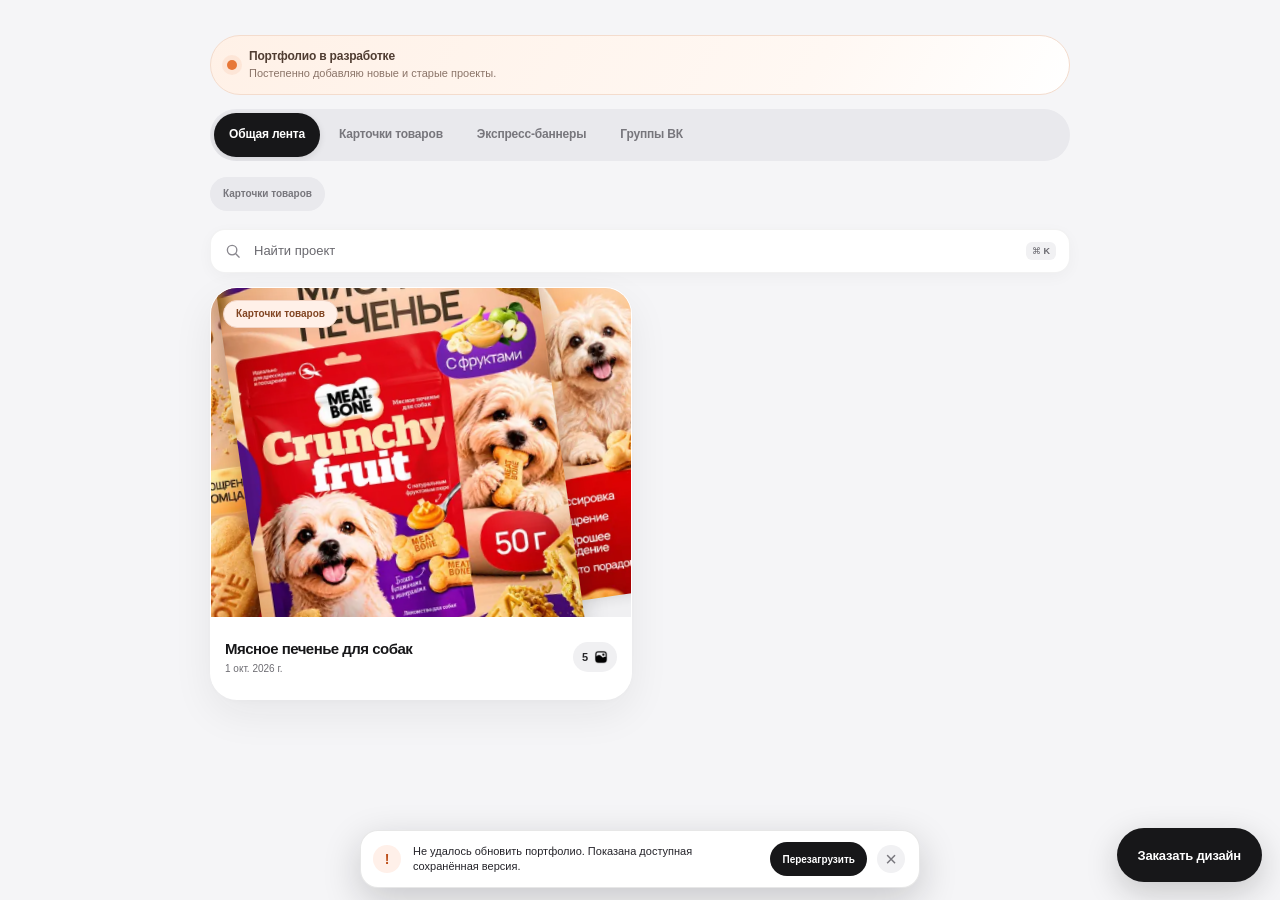
==== commit eab0d310: "Add files via upload" ====
--- a/index.html
+++ b/index.html
@@ -5,8 +5,8 @@
   <meta name="theme-color" content="#f5f5f7">
   <meta http-equiv="Content-Security-Policy" content="default-src 'self'; script-src 'self' https://cdn.jsdelivr.net https://telegram.org; style-src 'self' 'unsafe-inline'; img-src 'self' data: blob: https://hkfubiqsepanqtuosfty.supabase.co; connect-src 'self' https://hkfubiqsepanqtuosfty.supabase.co https://cdn.jsdelivr.net; font-src 'self' data:; object-src 'none'; base-uri 'self'; form-action 'self'; upgrade-insecure-requests">
   <meta name="referrer" content="no-referrer"><meta name="description" content="Портфолио работ Кирилла Пухова">
-  <title>Работы — Пухов Кирилл</title><link rel="stylesheet" href="styles.css?v=20261115-23"><script defer src="js/telegram-app.js?v=20261115-07"></script><script type="module" src="js/catalog.js?v=20261115-43"></script>
-  <link rel="stylesheet" href="motion.css?v=32">
+  <title>Работы — Пухов Кирилл</title><link rel="stylesheet" href="styles.css?v=20261116-24"><script defer src="js/telegram-app.js?v=20261116-08"></script><script type="module" src="js/catalog.js?v=20261116-44"></script>
+  <link rel="stylesheet" href="motion.css?v=33">
 </head>
 <body class="catalog-page">
   <main class="catalog-shell">
@@ -16,6 +16,8 @@
     </aside>
     <nav class="segmented" id="typeTabs" aria-label="Тип работ"></nav>
     <div class="filters" id="filters" role="group" aria-label="Подкатегории"></div>
+    <label class="catalog-search" for="projectSearch"><svg viewBox="0 0 24 24" aria-hidden="true"><circle cx="10.8" cy="10.8" r="6.3"></circle><path d="m16 16 4.2 4.2"></path></svg><input id="projectSearch" type="search" placeholder="Найти проект" autocomplete="off"><kbd>⌘ K</kbd></label>
+    <p class="catalog-loading-message" id="catalogLoading" role="status">Загружаю проекты…</p>
     <section class="work-grid is-loading" id="workGrid" aria-live="polite" aria-busy="true" aria-label="Работы">
       <div class="work-skeleton" aria-hidden="true"><div class="skeleton-media"></div></div>
       <div class="work-skeleton" aria-hidden="true"><div class="skeleton-media"></div></div>
--- a/styles.css
+++ b/styles.css
@@ -546,3 +546,54 @@
 .project-meta .meta-duration-pill strong{font-size:clamp(13px,3.7vw,17px);white-space:nowrap}
 .case-article-title,.project-intro h1,.block-title,.project-story-section h2,.article-rich h2,.article-rich h3{text-wrap:balance}
 .article-rich p,.project-description,.project-story-section p{text-wrap:pretty}
+
+/* Search and catalog loading states */
+.catalog-search{min-height:44px;display:flex;align-items:center;gap:10px;margin:0 0 14px;padding:0 13px;border:1px solid rgba(23,23,25,.055);border-radius:15px;background:#fff;color:#89878e;box-shadow:0 4px 15px rgba(25,25,30,.035)}
+.catalog-search svg{width:18px;height:18px;flex:none;fill:none;stroke:currentColor;stroke-width:1.8;stroke-linecap:round}
+.catalog-search input{width:100%;min-width:0;border:0;outline:0;background:transparent;font-size:13px;color:#171719}
+.catalog-search input::placeholder{color:#69686e}
+.catalog-search kbd{flex:none;padding:4px 6px;border-radius:6px;background:#f1f1f3;color:#69686e;font-size:9px;font-weight:600;font-family:inherit;white-space:nowrap}
+.catalog-loading-message{margin:8px 2px 12px;color:#69686e;font-size:12px;text-align:center}
+.work-grid.is-loading .work-skeleton{display:block;min-width:0;overflow:hidden;border-radius:27px;background:#fff;box-shadow:0 10px 28px rgba(25,25,30,.04)}
+.work-grid.is-loading .skeleton-media{aspect-ratio:808 / 632;border-radius:22px;background:linear-gradient(105deg,#ededf0 28%,#f7f7f8 42%,#ededf0 58%);background-size:240% 100%;animation:catalog-skeleton 1.8s ease-in-out infinite}
+.work-grid.is-loading .work-skeleton::after{content:"";display:block;height:54px;margin:10px 15px;border-radius:12px;background:#f0f0f2}
+@keyframes catalog-skeleton{to{background-position-x:-130%}}
+@media(max-width:600px){.work-grid.is-loading .work-skeleton:nth-child(n+2){display:none}.catalog-search{margin-bottom:12px}.catalog-search kbd{display:none}}
+
+/* Compact card metadata */
+.block-caption{min-height:82px!important;padding:10px 14px 12px!important;align-items:center}
+.block-copy{display:grid;min-width:0;flex:1;gap:5px}
+.block-copy .block-title{display:-webkit-box;overflow:hidden;-webkit-box-orient:vertical;-webkit-line-clamp:2}
+.block-meta{display:flex;align-items:center;gap:7px;min-width:0;overflow:hidden;color:#6e6d73;font-size:10px;line-height:1.1;white-space:nowrap}
+.block-meta .work-type-badge{flex:none;padding:4px 7px;border-radius:999px;background:#f0f0f2;color:#5f5d64;font-size:9px;font-weight:650}
+.block-meta time{overflow:hidden;text-overflow:ellipsis;font-variant-numeric:tabular-nums}
+.work-block:has(.catalog-static-window) .block-caption{position:relative;left:auto;right:auto;bottom:auto}
+
+/* Full image fit for the two banner formats */
+.is-avito-carousel .slide img{object-fit:contain;background:#f0f0f2}
+.case-slide-window{height:auto;aspect-ratio:var(--media-aspect,4 / 3);background:#f0f0f2}
+.case-slide-track{height:100%}
+.case-slide{height:100%;display:flex;align-items:center;justify-content:center;background:#f0f0f2}
+.case-slide img{width:100%;height:100%;object-fit:contain}
+.carousel-edit-thumb{background:#f0f0f2}
+.carousel-edit-thumb img{width:100%;height:100%;object-fit:contain;background:#f0f0f2}
+
+/* Project navigation */
+.project-navigation{display:grid;grid-template-columns:minmax(0,1fr) minmax(0,1.5fr);gap:10px;margin:26px 0 34px}
+.portfolio-return,.next-project-link{min-height:62px;display:flex;align-items:center;gap:9px;padding:12px 15px;border-radius:18px;background:#fff;color:#27262b;box-shadow:0 5px 18px rgba(25,25,30,.045);font-size:12px;font-weight:650}
+.portfolio-return{justify-content:center;white-space:nowrap}
+.next-project-link{position:relative;display:grid;grid-template-columns:minmax(0,1fr) 22px;gap:4px 10px}
+.next-project-link>span{grid-column:1;color:#89878e;font-size:9px;font-weight:600}
+.next-project-link>strong{grid-column:1;overflow:hidden;text-overflow:ellipsis;white-space:nowrap}
+.next-project-link>i{grid-column:2;grid-row:1/3;color:#e56a28;font-size:20px;font-style:normal}
+@media(max-width:520px){.project-navigation{grid-template-columns:1fr}.portfolio-return{justify-content:flex-start}.next-project-link{min-height:68px}}
+
+/* Clear, actionable network/runtime errors */
+.app-error-toast{position:fixed;z-index:100;left:12px;right:12px;bottom:max(12px,env(safe-area-inset-bottom,0px));width:min(560px,calc(100% - 24px));margin-inline:auto;display:grid;grid-template-columns:30px minmax(0,1fr) auto 30px;align-items:center;gap:10px;padding:11px 12px;border:1px solid rgba(23,23,25,.1);border-radius:18px;background:#fff;color:#242329;box-shadow:0 12px 38px rgba(20,20,24,.2);opacity:0;transform:translateY(14px);pointer-events:none;transition:opacity .2s ease,transform .24s cubic-bezier(.2,.8,.2,1)}
+.app-error-toast.is-visible{opacity:1;transform:translateY(0);pointer-events:auto}
+.app-error-mark{width:28px;height:28px;display:grid;place-items:center;border-radius:50%;background:#fff0e9;color:#bd4f1a;font-size:14px;font-weight:800}
+.app-error-message{font-size:11px;line-height:1.4}
+.app-error-reload{min-height:34px;padding:0 12px;border:0;border-radius:999px;background:#171719;color:#fff;font-size:10px;font-weight:650;white-space:nowrap}
+.app-error-close{width:28px;height:28px;border:0;border-radius:50%;background:#f1f1f3;color:#77767c;font-size:20px;line-height:1}
+@media(max-width:400px){.app-error-toast{grid-template-columns:26px minmax(0,1fr) auto;gap:7px;padding:9px}.app-error-mark{width:24px;height:24px}.app-error-message{font-size:10px}.app-error-reload{padding-inline:9px}.app-error-close{grid-column:3;grid-row:1;align-self:start;width:20px;height:20px;font-size:16px}.app-error-reload{grid-column:2/4;justify-self:start}}
+@media(prefers-reduced-motion:reduce){.app-error-toast,.catalog-search,.work-grid.is-loading .skeleton-media{transition:none!important;animation:none!important}}
--- a/motion.css
+++ b/motion.css
@@ -567,3 +567,17 @@
   body .article-image-block img.image-ready,
   body .article-image img.image-ready { transition: none !important; }
 }
+
+
+/* Keep the scroll-fog subtle in Telegram's GPU-constrained WebView. */
+body.tg-mini-app img.image-ready.is-out-of-view,
+body.tg-mini-app .carousel-window .slide img.image-ready.is-out-of-view,
+body.tg-mini-app .hero3d-window .slide img.image-ready.is-out-of-view {
+  filter: blur(2px) saturate(.82) !important;
+  opacity: .34 !important;
+  transition: opacity 360ms ease !important;
+}
+
+body.catalog-page .carousel-window.has-lqip:not(.carousel-ready) .carousel-loading-skeleton,
+body.project-page .hero3d-window.has-lqip:not(.carousel-ready) .carousel-loading-skeleton,
+body.project-page .case-slide-window.has-lqip:not(.carousel-ready) .carousel-loading-skeleton { opacity:.22; }
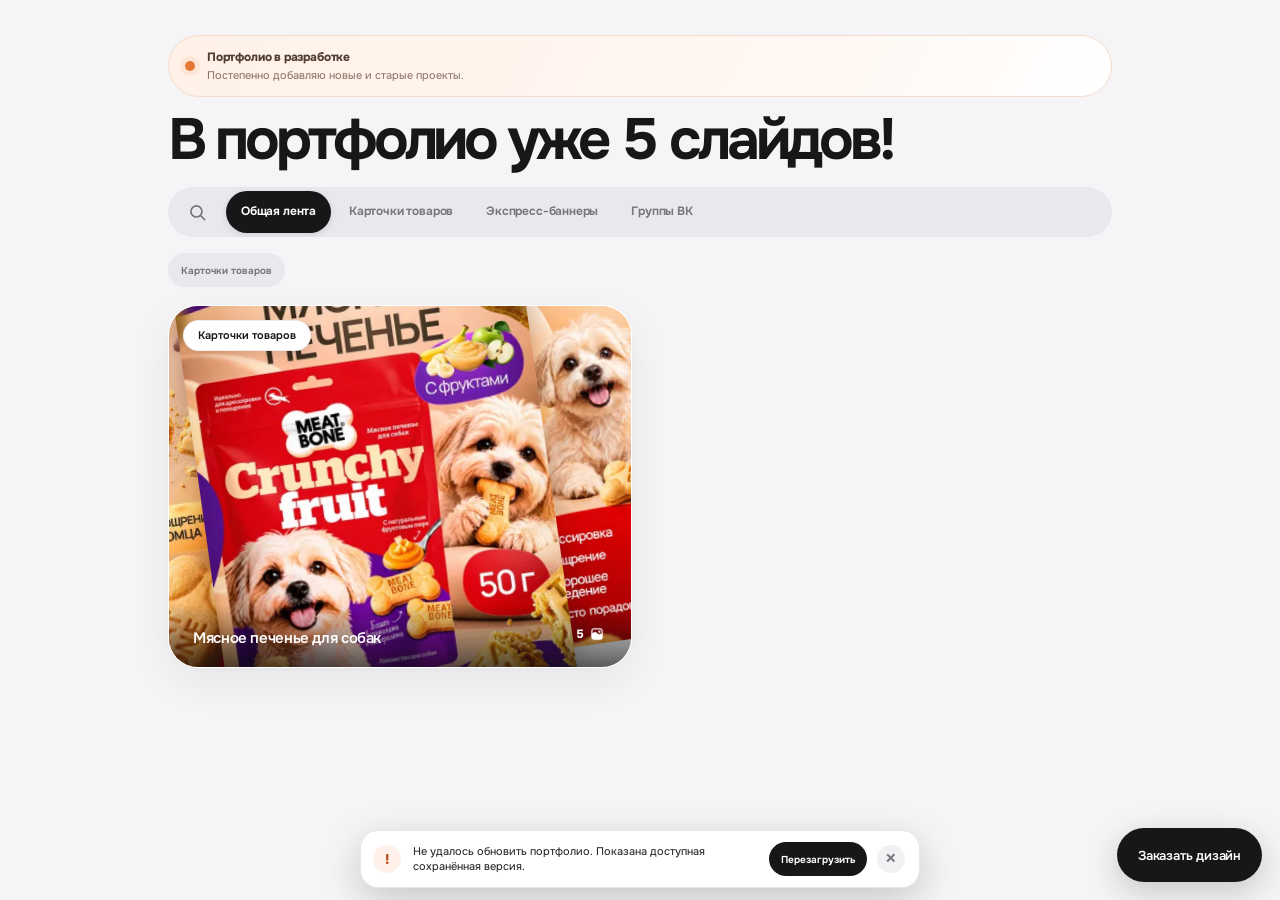
==== commit d6df144b: "Add files via upload" ====
--- a/index.html
+++ b/index.html
@@ -5,8 +5,10 @@
   <meta name="theme-color" content="#f5f5f7">
   <meta http-equiv="Content-Security-Policy" content="default-src 'self'; script-src 'self' https://cdn.jsdelivr.net https://telegram.org; style-src 'self' 'unsafe-inline'; img-src 'self' data: blob: https://hkfubiqsepanqtuosfty.supabase.co; connect-src 'self' https://hkfubiqsepanqtuosfty.supabase.co https://cdn.jsdelivr.net; font-src 'self' data:; object-src 'none'; base-uri 'self'; form-action 'self'; upgrade-insecure-requests">
   <meta name="referrer" content="no-referrer"><meta name="description" content="Портфолио работ Кирилла Пухова">
-  <title>Работы — Пухов Кирилл</title><link rel="stylesheet" href="styles.css?v=20261116-24"><script defer src="js/telegram-app.js?v=20261116-08"></script><script type="module" src="js/catalog.js?v=20261116-44"></script>
-  <link rel="stylesheet" href="motion.css?v=33">
+  <title>Работы — Пухов Кирилл</title><link rel="stylesheet" href="styles.css?v=20261116-59"><script defer src="js/telegram-app.js?v=20261116-08"></script><script type="module" src="js/catalog.js?v=20261116-58"></script>
+  <link rel="stylesheet" href="motion.css?v=20261116-41">
+  <link rel="preload" href="assets/fonts/onest-cyrillic.woff2" as="font" type="font/woff2" crossorigin>
+  <link rel="preload" href="assets/fonts/onest-latin.woff2" as="font" type="font/woff2" crossorigin>
 </head>
 <body class="catalog-page">
   <main class="catalog-shell">
@@ -14,14 +16,12 @@
       <span class="notice-mark" aria-hidden="true"></span>
       <div><strong>Портфолио в разработке</strong><p>Постепенно добавляю новые и старые проекты.</p></div>
     </aside>
+
+    <header class="portfolio-heading"><h1>В портфолио уже <span class="portfolio-slide-count" id="portfolioSlideCount" aria-label="0">0</span> <span id="portfolioSlideWord">слайдов</span>!</h1></header>
     <nav class="segmented" id="typeTabs" aria-label="Тип работ"></nav>
+    <div class="catalog-search-shell" id="catalogSearchPanel" inert aria-hidden="true"><label class="catalog-search" for="projectSearch"><svg viewBox="0 0 24 24" aria-hidden="true"><circle cx="10.8" cy="10.8" r="6.3"></circle><path d="m16 16 4.2 4.2"></path></svg><input id="projectSearch" type="text" inputmode="search" placeholder="Найти проект" autocomplete="off"></label></div>
     <div class="filters" id="filters" role="group" aria-label="Подкатегории"></div>
-    <label class="catalog-search" for="projectSearch"><svg viewBox="0 0 24 24" aria-hidden="true"><circle cx="10.8" cy="10.8" r="6.3"></circle><path d="m16 16 4.2 4.2"></path></svg><input id="projectSearch" type="search" placeholder="Найти проект" autocomplete="off"><kbd>⌘ K</kbd></label>
-    <p class="catalog-loading-message" id="catalogLoading" role="status">Загружаю проекты…</p>
-    <section class="work-grid is-loading" id="workGrid" aria-live="polite" aria-busy="true" aria-label="Работы">
-      <div class="work-skeleton" aria-hidden="true"><div class="skeleton-media"></div></div>
-      <div class="work-skeleton" aria-hidden="true"><div class="skeleton-media"></div></div>
-    </section>
+    <section class="work-grid" id="workGrid" aria-live="polite" aria-busy="true" aria-label="Работы"></section>
     <p class="empty-state" id="emptyState" hidden></p>
   </main>
   <a class="order-fab" href="contact.html" aria-label="Заказать дизайн"><span class="order-fab-label">Заказать дизайн</span></a>
--- a/styles.css
+++ b/styles.css
@@ -2,7 +2,7 @@
 /* Project page */
 .project-shell{max-width:820px;padding-top:calc(18px + env(safe-area-inset-top,0px));animation:page-in .38s cubic-bezier(.2,.8,.2,1) both}@keyframes page-in{from{opacity:0;transform:translateY(10px)}to{opacity:1;transform:none}}.back-button{width:max-content;min-height:44px;display:flex;align-items:center;gap:9px;color:#636268;font-size:12px;font-weight:600}.back-button>span:first-child{width:38px;height:38px;display:grid;place-items:center;border-radius:50%;background:#fff;color:#171719;font-size:29px;line-height:1;box-shadow:0 3px 12px rgba(25,25,30,.05)}.project-intro{max-width:650px;margin:32px auto 28px;text-align:center}.project-intro .eyebrow{margin-bottom:12px;color:var(--accent)}.project-intro h1{margin:0 auto 13px;font-size:clamp(32px,8.5vw,62px);line-height:.98;font-weight:750;letter-spacing:-.07em}.project-description{max-width:520px;margin:0 auto;color:#77767c;font-size:clamp(13px,3.6vw,16px);line-height:1.55}.project-meta{display:flex;justify-content:center;flex-wrap:wrap;gap:10px;margin-top:22px}.meta-pill{min-width:142px;padding:12px 17px;display:flex;flex-direction:column;align-items:center;gap:6px;border:1px solid rgba(23,23,25,.035);border-radius:19px;background:#ededf0}.meta-pill span{color:#838187;font-size:9px;font-weight:600;letter-spacing:.025em}.meta-pill strong{color:#171719;font-size:15px;line-height:1.15;font-weight:750;letter-spacing:-.02em}.project-gallery{display:grid;grid-template-columns:repeat(2,minmax(0,1fr));gap:11px;touch-action:pan-y}.gallery-item{min-width:0;padding:0;overflow:hidden;border:0;border-radius:22px;background:#fff;cursor:zoom-in;box-shadow:none}.gallery-item:first-child{grid-column:1/-1;max-width:690px;justify-self:center;border-radius:27px}.gallery-item img{width:100%;height:auto;object-fit:contain;border-radius:inherit;box-shadow:none}.gallery-item:active{transform:scale(.99)}.contact-button{min-height:52px;width:max-content;max-width:100%;display:flex;align-items:center;justify-content:center;gap:20px;margin:27px auto 0;padding:0 21px;border-radius:999px;background:#171719;color:#fff;font-size:12px;font-weight:650}.contact-button span{color:#f0935a;font-size:18px}
 /* Full-screen viewer */
-.viewer{position:fixed;inset:0;z-index:50;display:none;align-items:center;justify-content:center;padding:calc(60px + env(safe-area-inset-top,0px)) 14px calc(48px + env(safe-area-inset-bottom,0px));background:rgba(18,18,20,.94);backdrop-filter:blur(16px);-webkit-backdrop-filter:blur(16px);opacity:0;transition:opacity .2s ease;touch-action:none}.viewer.open,.viewer.closing{display:flex}.viewer.open{opacity:1}.viewer.closing{opacity:0}.viewer-frame{position:relative;z-index:1;width:100%;height:100%;display:flex;align-items:center;justify-content:center;overflow:hidden;border-radius:20px;transform:scale(.97);opacity:0;transition:transform .22s cubic-bezier(.2,.8,.2,1),opacity .2s ease}.viewer.open .viewer-frame{transform:scale(1);opacity:1}.viewer.closing .viewer-frame{transform:scale(.97);opacity:0}.viewer img{max-width:100%;max-height:100%;width:auto;height:auto;object-fit:contain;border-radius:20px;transform:scale(var(--zoom,1)) translate(var(--x,0px),var(--y,0px));transition:transform .16s ease;user-select:none;-webkit-user-drag:none}.viewer img.zoomed{transition:none}.viewer-close,.viewer-arrow{position:absolute;z-index:3;width:44px;height:44px;display:grid;place-items:center;padding:0;border:1px solid rgba(255,255,255,.16);border-radius:50%;background:rgba(255,255,255,.15);color:#fff;backdrop-filter:blur(14px);-webkit-backdrop-filter:blur(14px);font-size:26px;font-weight:300}.viewer-close{top:calc(12px + env(safe-area-inset-top,0px));right:14px}.viewer-arrow{top:50%;font-size:30px;transform:translateY(-50%)}.viewer-prev{left:12px}.viewer-next{right:12px}.viewer-arrow:active{transform:translateY(-50%) scale(.92)}.viewer-close:active{transform:scale(.92)}.viewer-count{position:absolute;z-index:3;top:calc(25px + env(safe-area-inset-top,0px));left:50%;transform:translateX(-50%);color:rgba(255,255,255,.8);font-size:11px;font-variant-numeric:tabular-nums;letter-spacing:.08em}.viewer-hint{position:absolute;z-index:3;bottom:calc(13px + env(safe-area-inset-bottom,0px));color:rgba(255,255,255,.52);font-size:10px}
+.viewer{position:fixed;inset:0;z-index:50;display:none;align-items:center;justify-content:center;padding:calc(60px + env(safe-area-inset-top,0px)) 14px calc(48px + env(safe-area-inset-bottom,0px));background:rgba(18,18,20,.94);opacity:0;transition:opacity .2s ease;touch-action:none}.viewer.open,.viewer.closing{display:flex}.viewer.open{opacity:1}.viewer.closing{opacity:0}.viewer-frame{position:relative;z-index:1;width:100%;height:100%;display:flex;align-items:center;justify-content:center;overflow:hidden;border-radius:20px;transform:scale(.97);opacity:0;transition:transform .22s cubic-bezier(.2,.8,.2,1),opacity .2s ease}.viewer.open .viewer-frame{transform:scale(1);opacity:1}.viewer.closing .viewer-frame{transform:scale(.97);opacity:0}.viewer img{max-width:100%;max-height:100%;width:auto;height:auto;object-fit:contain;border-radius:20px;transform:scale(var(--zoom,1)) translate(var(--x,0px),var(--y,0px));transition:transform .16s ease;user-select:none;-webkit-user-drag:none}.viewer img.zoomed{transition:none}.viewer-close,.viewer-arrow{position:absolute;z-index:3;width:44px;height:44px;display:grid;place-items:center;padding:0;border:1px solid rgba(255,255,255,.16);border-radius:50%;background:rgba(255,255,255,.15);color:#fff;font-size:26px;font-weight:300}.viewer-close{top:calc(12px + env(safe-area-inset-top,0px));right:14px}.viewer-arrow{top:50%;font-size:30px;transform:translateY(-50%)}.viewer-prev{left:12px}.viewer-next{right:12px}.viewer-arrow:active{transform:translateY(-50%) scale(.92)}.viewer-close:active{transform:scale(.92)}.viewer-count{position:absolute;z-index:3;top:calc(25px + env(safe-area-inset-top,0px));left:50%;transform:translateX(-50%);color:rgba(255,255,255,.8);font-size:11px;font-variant-numeric:tabular-nums;letter-spacing:.08em}.viewer-hint{position:absolute;z-index:3;bottom:calc(13px + env(safe-area-inset-bottom,0px));color:rgba(255,255,255,.52);font-size:10px}
 /* Admin */
 .admin-shell{max-width:780px}.admin-header{display:flex;align-items:center;justify-content:space-between;margin-bottom:28px}.admin-section{margin:16px 0;padding:20px;border:1px solid rgba(23,23,25,.045);border-radius:25px;background:#fff;box-shadow:0 7px 22px rgba(25,25,30,.035)}.admin-section-title{display:flex;align-items:center;justify-content:space-between;gap:12px;margin-bottom:18px}.admin-section-title .eyebrow{margin-bottom:5px}.admin-section-title h1,.admin-section-title h2{margin:0;font-size:22px;line-height:1.05;font-weight:730;letter-spacing:-.05em}.primary-button{min-height:44px;display:flex;align-items:center;justify-content:center;gap:12px;padding:0 15px;border:0;border-radius:999px;background:#171719;color:#fff;font-size:11px;font-weight:650}.primary-button span{color:#f0935a;font-size:18px}.admin-list{display:grid;gap:8px}.admin-row{min-height:58px;display:flex;align-items:center;justify-content:space-between;gap:12px;padding:9px 11px;border-radius:15px;background:#f5f5f7}.admin-row strong{display:block;font-size:12px}.admin-row small{display:block;margin-top:4px;color:var(--muted);font-size:10px}.admin-row button{min-width:42px;min-height:42px;border:0;border-radius:50%;background:#fff;color:#6f6e74;font-size:16px}.form-grid{display:grid;grid-template-columns:1fr 1fr;gap:13px}.form-grid label{display:grid;gap:7px;color:#68676c;font-size:10px;font-weight:650}.form-grid input,.form-grid select,.form-grid textarea{width:100%;min-height:43px;padding:10px 12px;border:1px solid var(--line);border-radius:12px;outline-color:var(--accent);background:#fafafd;color:var(--ink);font-size:12px}.form-grid textarea{resize:vertical}.full-width{grid-column:1/-1}.form-grid small{color:#9a989e;font-size:9px;font-weight:400;line-height:1.5}.slide-preview{display:flex;gap:8px;overflow:auto;padding:2px 0}.preview-tile{position:relative;flex:none;width:72px;height:92px;overflow:hidden;border-radius:12px;background:#eee}.preview-tile img{width:100%;height:100%;object-fit:cover}.preview-tile button{position:absolute;top:4px;right:4px;width:22px;height:22px;border:0;border-radius:50%;background:#171719d9;color:#fff;font-size:15px}.form-actions{display:flex;align-items:center;gap:12px;flex-wrap:wrap}.delete-button{min-height:42px;padding:0 12px;border:0;background:transparent;color:#b94d42;font-size:10px;text-decoration:underline}.storage-note{max-width:570px;margin:14px 4px;color:#96949a;font-size:10px;line-height:1.5}
 @media(min-width:700px){.catalog-shell{padding-top:35px}.carousel-window{height:270px}.project-shell{padding-top:26px}.project-intro{margin-top:38px}.gallery-item:first-child img{max-height:760px}.admin-shell{padding-top:30px}}
@@ -82,14 +82,14 @@
 @media(max-width:600px){.case-slider{padding-inline:34px}.case-slide-window,.case-slide img{border-radius:18px}.case-arrow{width:32px;height:32px;font-size:22px}.story-builder-heading{align-items:flex-start;flex-direction:column}.story-add-actions{width:100%}.story-add-actions .secondary-button{flex:1}.rich-editor{min-height:150px;padding:13px}}
 
 /* Full-width, swipe-first project slider. */
-.case-slider{width:100%;max-width:none;margin:0;padding:0 0 34px}.case-slide-window{width:100%;overflow:hidden;border-radius:27px;touch-action:pan-y}.case-slide img{display:block;width:100%;max-width:none;max-height:none;height:auto;object-fit:contain;border-radius:27px}.case-arrow{display:none!important}.case-slider-count{top:14px;right:14px;bottom:auto;left:auto;transform:none;z-index:3;padding:8px 12px;border:1px solid #ffffff8c;border-radius:999px;background:#171719a8;color:#fff;font-size:12px;font-weight:650;backdrop-filter:blur(12px);-webkit-backdrop-filter:blur(12px)}.case-slider-dots{position:absolute;bottom:0;left:50%;display:flex;align-items:center;justify-content:center;gap:6px;transform:translateX(-50%);min-height:24px}.case-slider-dots button{width:6px;height:6px;padding:0;border:0;border-radius:999px;background:#c7c6cb;transition:background .2s}.case-slider-dots button.is-active{width:18px;background:#171719}.case-slider{position:relative}.case-slider-count{position:absolute}
+.case-slider{width:100%;max-width:none;margin:0;padding:0 0 34px}.case-slide-window{width:100%;overflow:hidden;border-radius:27px;touch-action:pan-y}.case-slide img{display:block;width:100%;max-width:none;max-height:none;height:auto;object-fit:contain;border-radius:27px}.case-arrow{display:none!important}.case-slider-count{top:14px;right:14px;bottom:auto;left:auto;transform:none;z-index:3;padding:8px 12px;border:1px solid #ffffff8c;border-radius:999px;background:#171719a8;color:#fff;font-size:12px;font-weight:650;}.case-slider-dots{position:absolute;bottom:0;left:50%;display:flex;align-items:center;justify-content:center;gap:6px;transform:translateX(-50%);min-height:24px}.case-slider-dots button{width:6px;height:6px;padding:0;border:0;border-radius:999px;background:#c7c6cb;transition:background .2s}.case-slider-dots button.is-active{width:18px;background:#171719}.case-slider{position:relative}.case-slider-count{position:absolute}
 .project-gallery[data-mode="slider"]{display:block;width:100%}.project-gallery[data-mode="slider"]>.case-slider{display:block;width:100%}.project-gallery[data-mode="slider"] .case-slide-track{width:100%}
 @media(max-width:600px){.case-slide-window,.case-slide img{border-radius:19px}.case-slider-count{top:10px;right:10px;padding:7px 10px;font-size:11px}}
 
 /* Article builder: the published sequence is mirrored by draggable cards. */
 .project-settings-note{margin:0;padding:12px 14px;border-radius:13px;background:#f4f4f6;color:#77767c;font-size:11px;line-height:1.5}.article-add-bar{display:flex;flex-wrap:wrap;gap:7px;margin:4px 0 10px}.article-add-bar .secondary-button{min-height:38px;padding-inline:12px}.article-block-list{display:grid;gap:10px}.article-block-card{position:relative;gap:12px;transition:border-color .16s,transform .16s,opacity .16s}.article-block-card.is-dragging{opacity:.42;transform:scale(.99)}.article-block-card.is-drop-target{border-color:#e56a28;box-shadow:0 0 0 2px #e56a2820}.article-block-heading{display:flex;align-items:center;gap:8px;min-width:0}.article-block-heading>strong{flex:1;min-width:0;font-size:11px}.drag-grip{display:grid;place-items:center;width:32px;height:34px;flex:none;border-radius:10px;background:#ececf0;color:#76747b;font-size:20px;cursor:grab;touch-action:none}.article-block-heading .block-actions{flex:none}.article-block-heading .delete-button{min-height:32px;padding:0 8px}.block-label{display:grid;gap:6px;color:#68676c;font-size:10px;font-weight:650}.block-label input{width:100%;min-height:42px;padding:10px 12px;border:1px solid var(--line);border-radius:12px;background:#fff;font-size:12px}.meta-edit-fields{display:grid;grid-template-columns:1fr 1fr;gap:9px}.block-help{margin:0;color:#89878e;font-size:10px;line-height:1.4}.carousel-edit-strip{display:flex;gap:8px;overflow-x:auto;padding:2px 0 5px;scrollbar-width:none}.carousel-edit-strip::-webkit-scrollbar{display:none}.carousel-edit-thumb,.carousel-add-tile{position:relative;display:flex;flex:none;width:82px;height:105px;overflow:hidden;align-items:center;justify-content:center;border-radius:13px;background:#eee;cursor:grab}.carousel-edit-thumb img{width:100%;height:100%;object-fit:cover}.carousel-edit-thumb button{position:absolute;top:4px;right:4px;width:24px;height:24px;border:0;border-radius:50%;background:#171719dc;color:#fff;font-size:16px}.carousel-edit-thumb span{position:absolute;bottom:4px;left:5px;padding:2px 5px;border-radius:99px;background:#171719a8;color:#fff;font-size:11px}.carousel-add-tile{flex-direction:column;gap:4px;border:1px dashed #cac9d0;background:#fafafd;color:#77767c;cursor:pointer}.carousel-add-tile b{font-size:20px}.carousel-add-tile small{font-size:8px}.carousel-add-tile input{position:absolute;inset:0;width:100%;height:100%;opacity:0;cursor:pointer}.article-media-preview{position:relative;overflow:hidden;border-radius:14px;background:#eee}.article-media-preview img{width:100%;max-height:350px;object-fit:contain}.article-media-preview button{position:absolute;top:8px;right:8px;min-height:32px;padding:0 10px;border:0;border-radius:99px;background:#171719d9;color:#fff;font-size:10px}.case-article{display:grid;gap:24px;width:100%;max-width:none;margin:0 auto}.case-article-title{max-width:760px;margin:0 auto;text-align:center;font-size:clamp(32px,8.5vw,62px);line-height:.98;font-weight:750;letter-spacing:-.07em}.case-article .article-rich{width:100%;max-width:690px;margin:0 auto}.case-article .article-meta{margin:0 auto}.case-carousel-block{width:100%;min-width:0}.case-carousel-block .case-slider{width:100%}.carousel-caption,.article-image-block figcaption{margin:9px 2px 0;color:#8c8b90;font-size:11px;line-height:1.4;text-align:center}.article-image-block{margin:0}.article-image-open{width:100%;padding:0;overflow:hidden;border:0;border-radius:22px;background:#eee;aspect-ratio:var(--media-aspect,auto);cursor:zoom-in}.article-image-open img{width:100%;height:auto;object-fit:contain}.article-image-block figcaption{text-align:left}.case-article .project-meta{margin-top:0}
 @media(max-width:600px){.article-add-bar{display:grid;grid-template-columns:repeat(2,minmax(0,1fr))}.article-add-bar button{width:100%;white-space:normal}.article-block-heading{flex-wrap:wrap}.article-block-heading>strong{min-width:calc(100% - 42px)}.article-block-heading .block-actions{margin-left:38px}.meta-edit-fields{grid-template-columns:1fr}.case-article{gap:19px}.case-article-title{font-size:clamp(31px,9vw,44px)}}
-.article-block-card.is-file-drop{border-color:#e56a28;background:#fff8f3;box-shadow:0 0 0 3px #e56a2820}.editor .form-actions{position:sticky;bottom:8px;z-index:8;padding:10px;border:1px solid #ffffffd9;border-radius:18px;background:#ffffffed;backdrop-filter:blur(14px);-webkit-backdrop-filter:blur(14px);box-shadow:0 6px 24px #17171918}.editor .form-actions .primary-button{flex:none}.editor .form-actions [role="status"]{font-size:11px;color:#85838a}
+.article-block-card.is-file-drop{border-color:#e56a28;background:#fff8f3;box-shadow:0 0 0 3px #e56a2820}.editor .form-actions{position:sticky;bottom:8px;z-index:8;padding:10px;border:1px solid #ffffffd9;border-radius:18px;background:#ffffffed;box-shadow:0 6px 24px #17171918}.editor .form-actions .primary-button{flex:none}.editor .form-actions [role="status"]{font-size:11px;color:#85838a}
 @media(max-width:600px){.editor .form-actions{bottom:calc(6px + env(safe-area-inset-bottom,0px));gap:7px}.editor .form-actions .primary-button{flex:1}}
 
 /* Final polish: stable metadata, floating order action, and forgiving file drops. */
@@ -348,7 +348,7 @@
 /* Cohesive app-like motion */
 :root{--motion:cubic-bezier(.2,.8,.2,1);--motion-pop:cubic-bezier(.16,1,.3,1)}
 .catalog-shell,.project-shell,.admin-shell,.contact-shell{animation:screen-in .52s var(--motion-pop) both}
-@keyframes screen-in{from{opacity:0;transform:translateY(12px) scale(.99);filter:blur(3px)}to{opacity:1;transform:none;filter:blur(0)}}
+@keyframes screen-in{from{opacity:0;transform:translateY(12px) scale(.99);filter:none}to{opacity:1;transform:none;filter:none}}
 .portfolio-notice,.segmented,.filters,.search{animation:toolbar-in .48s var(--motion-pop) both}
 .segmented{animation-delay:45ms}.filters{animation-delay:80ms}.search{animation-delay:110ms}
 @keyframes toolbar-in{from{opacity:0;transform:translateY(9px)}to{opacity:1;transform:none}}
@@ -397,7 +397,7 @@
 .catalog-shell,.project-shell,.contact-shell{animation:mini-app-reveal .55s cubic-bezier(.2,.7,.25,1) both}
 @keyframes mini-app-reveal{from{opacity:0;filter:saturate(.82)}to{opacity:1;filter:saturate(1)}}
 .project-intro>*,.contact-hero>*{animation:mini-content-reveal .48s cubic-bezier(.2,.7,.25,1) both}
-@keyframes mini-content-reveal{from{opacity:0;filter:blur(2px)}to{opacity:1;filter:blur(0)}}
+@keyframes mini-content-reveal{from{opacity:0;filter:none}to{opacity:1;filter:none}}
 .case-slide-track{transition:transform .52s cubic-bezier(.22,.68,.18,1)}
 .case-slide img{transition:filter .3s ease;backface-visibility:hidden}
 .case-slide-track:active .case-slide img{filter:saturate(.96)}
@@ -415,22 +415,22 @@
 
 /* Visible, deliberate interface transitions (non-card elements only). */
 .project-intro{animation:project-intro-reveal .7s cubic-bezier(.2,.75,.25,1) both}
-@keyframes project-intro-reveal{0%{opacity:0;filter:blur(7px);clip-path:inset(8% 0 0)}55%{opacity:.8;filter:blur(1.5px)}100%{opacity:1;filter:blur(0);clip-path:inset(0)}}
+@keyframes project-intro-reveal{0%{opacity:0;filter:none;clip-path:inset(8% 0 0)}55%{opacity:.8;filter:none}100%{opacity:1;filter:none;clip-path:inset(0)}}
 .project-gallery{animation:gallery-reveal .72s .12s cubic-bezier(.2,.75,.25,1) both}
-@keyframes gallery-reveal{0%{opacity:0;filter:blur(8px);clip-path:inset(4% 0 0)}65%{opacity:.82;filter:blur(1px)}100%{opacity:1;filter:blur(0);clip-path:inset(0)}}
+@keyframes gallery-reveal{0%{opacity:0;filter:none;clip-path:inset(4% 0 0)}65%{opacity:.82;filter:none}100%{opacity:1;filter:none;clip-path:inset(0)}}
 .viewer.open .viewer-frame{animation:photo-expand .48s cubic-bezier(.16,1,.3,1) both}
 @keyframes photo-expand{from{opacity:.4;transform:scale(.9);filter:brightness(.72) saturate(.75)}to{opacity:1;transform:scale(1);filter:brightness(1) saturate(1)}}
 .viewer.open .viewer-count,.viewer.open .viewer-close{animation:viewer-tools .38s .13s cubic-bezier(.16,1,.3,1) both}
-@keyframes viewer-tools{from{opacity:0;filter:blur(4px)}to{opacity:1;filter:blur(0)}}
+@keyframes viewer-tools{from{opacity:0;filter:none}to{opacity:1;filter:none}}
 .work-grid{transition:opacity .24s ease,filter .24s ease}
-.work-grid.is-filtering{opacity:.45;filter:blur(2px)}
+.work-grid.is-filtering{opacity:.45;filter:none}
 .segment,.category-chip{transition:background-color .34s cubic-bezier(.2,.75,.25,1),color .3s,border-color .3s,box-shadow .3s}
 .segment.is-active{box-shadow:0 4px 14px #17171918}
 .case-slide-track{transition:transform .62s cubic-bezier(.18,.78,.22,1)}
 .case-slider-count{transition:opacity .18s ease}
 .case-slider-dots button{transition:background-color .25s}
 .contact-hero{animation:contact-glide .65s cubic-bezier(.2,.75,.25,1) both}
-@keyframes contact-glide{from{opacity:0;filter:blur(6px)}to{opacity:1;filter:blur(0)}}
+@keyframes contact-glide{from{opacity:0;filter:none}to{opacity:1;filter:none}}
 @media(prefers-reduced-motion:reduce){.project-intro,.project-gallery,.viewer.open .viewer-frame,.viewer.open .viewer-count,.viewer.open .viewer-close,.contact-hero{animation:none!important}.work-grid,.case-slide-track,.segment,.category-chip,.case-slider-dots button{transition:none!important}}
 
 /* Replace layered entrance effects with restrained action-based motion. */
@@ -494,13 +494,13 @@
 #typeTabs .segment-indicator{position:absolute;z-index:0;top:4px;bottom:4px;left:4px;width:0;border-radius:999px;background:#171719;transition:transform .42s cubic-bezier(.2,.8,.2,1);pointer-events:none}
 @media(prefers-reduced-motion:reduce){#typeTabs .segment-indicator{transition:none}}
 .hero3d-toggle{display:flex;align-items:center;gap:12px;padding:14px 16px;border:1px solid var(--line);border-radius:16px;background:#fff}.hero3d-toggle input{width:20px;height:20px;accent-color:#171719}.hero3d-toggle span{display:grid;gap:4px}.hero3d-toggle strong{font-size:13px}.hero3d-toggle small{color:#77767c;font-size:11px;line-height:1.4}
-.project-hero-3d{position:relative;width:100vw;height:min(68svh,680px);min-height:320px;margin:0 calc(50% - 50vw) 30px;overflow:hidden;background:#171719;perspective:1400px}.hero3d-rail{display:flex;width:100%;height:100%;overflow-x:auto;overscroll-behavior-x:contain;scroll-snap-type:x mandatory;scrollbar-width:none;perspective:1400px}.hero3d-rail::-webkit-scrollbar{display:none}.hero3d-panel{position:relative;flex:0 0 100%;width:100%;height:100%;margin:0;overflow:hidden;scroll-snap-align:center;transform-style:preserve-3d}.hero3d-panel img{width:100%;height:100%;object-fit:cover;transform:scale(1.025) rotateY(-1.2deg);backface-visibility:hidden}.hero3d-count{position:absolute;right:18px;top:18px;padding:8px 12px;border-radius:99px;background:#171719b8;color:white;font-size:11px;font-variant-numeric:tabular-nums;backdrop-filter:blur(10px)}
+.project-hero-3d{position:relative;width:100vw;height:min(68svh,680px);min-height:320px;margin:0 calc(50% - 50vw) 30px;overflow:hidden;background:#171719;perspective:1400px}.hero3d-rail{display:flex;width:100%;height:100%;overflow-x:auto;overscroll-behavior-x:contain;scroll-snap-type:x mandatory;scrollbar-width:none;perspective:1400px}.hero3d-rail::-webkit-scrollbar{display:none}.hero3d-panel{position:relative;flex:0 0 100%;width:100%;height:100%;margin:0;overflow:hidden;scroll-snap-align:center;transform-style:preserve-3d}.hero3d-panel img{width:100%;height:100%;object-fit:cover;transform:scale(1.025) rotateY(-1.2deg);backface-visibility:hidden}.hero3d-count{position:absolute;right:18px;top:18px;padding:8px 12px;border-radius:99px;background:#171719b8;color:white;font-size:11px;font-variant-numeric:tabular-nums;}
 #typeTabs .segment{display:inline-flex;align-items:center;justify-content:center;text-align:center;line-height:1.15}
 @view-transition{navigation:auto}
 ::view-transition-old(root){animation:route-cover-old .22s cubic-bezier(.4,0,.2,1) both}
 ::view-transition-new(root){animation:route-cover-new .38s cubic-bezier(.2,.8,.2,1) both;box-shadow:0 0 35px #17171912}
 @keyframes route-cover-old{to{opacity:.45;transform:translateX(-12px) scale(.99)}}
-@keyframes route-cover-new{from{opacity:.65;transform:translateX(18px) scale(.985);filter:blur(2px)}to{opacity:1;transform:none;filter:none}}
+@keyframes route-cover-new{from{opacity:.65;transform:translateX(18px) scale(.985);filter:none}to{opacity:1;transform:none;filter:none}}
 @media(prefers-reduced-motion:reduce){::view-transition-old(root),::view-transition-new(root){animation:none!important}}
 
 /* Final navigation and segmented-control polish. */
@@ -526,9 +526,8 @@
 .hero3d-window.carousel-ready .track,.hero3d-window.carousel-ready .slide{animation-play-state:running}
 .hero3d-window.carousel-failed .track{visibility:visible!important;animation:none!important}
 .project-hero-3d .back-button{position:absolute;z-index:8;top:calc(12px + env(safe-area-inset-top,0px));left:calc(12px + env(safe-area-inset-left,0px));width:42px;height:42px;min-height:42px;display:grid;place-items:center}
-.project-hero-3d .back-button>span:first-child{width:42px;height:42px;background:rgba(255,255,255,.92);box-shadow:0 4px 18px rgba(20,20,24,.16);backdrop-filter:blur(12px)}
-.project-hero-3d .back-button:active{transform:scale(.94)}
-@media(max-width:600px){.project-hero-3d{height:min(72svh,620px);min-height:300px;margin-bottom:20px}}
+.project-hero-3d .back-button>span:first-child{width:42px;height:42px;background:rgba(255,255,255,.92);box-shadow:0 4px 18px rgba(20,20,24,.16)}
+@media(max-width:600px){.project-hero-3d{min-height:300px;margin-bottom:20px}}
 @media(prefers-reduced-motion:reduce){.project-hero-3d .back-button{transition:none!important}}
 
 /* Related project rail and comfortable action spacing in the admin list. */
@@ -556,7 +555,7 @@
 .catalog-loading-message{margin:8px 2px 12px;color:#69686e;font-size:12px;text-align:center}
 .work-grid.is-loading .work-skeleton{display:block;min-width:0;overflow:hidden;border-radius:27px;background:#fff;box-shadow:0 10px 28px rgba(25,25,30,.04)}
 .work-grid.is-loading .skeleton-media{aspect-ratio:808 / 632;border-radius:22px;background:linear-gradient(105deg,#ededf0 28%,#f7f7f8 42%,#ededf0 58%);background-size:240% 100%;animation:catalog-skeleton 1.8s ease-in-out infinite}
-.work-grid.is-loading .work-skeleton::after{content:"";display:block;height:54px;margin:10px 15px;border-radius:12px;background:#f0f0f2}
+
 @keyframes catalog-skeleton{to{background-position-x:-130%}}
 @media(max-width:600px){.work-grid.is-loading .work-skeleton:nth-child(n+2){display:none}.catalog-search{margin-bottom:12px}.catalog-search kbd{display:none}}
 
@@ -564,29 +563,19 @@
 .block-caption{min-height:82px!important;padding:10px 14px 12px!important;align-items:center}
 .block-copy{display:grid;min-width:0;flex:1;gap:5px}
 .block-copy .block-title{display:-webkit-box;overflow:hidden;-webkit-box-orient:vertical;-webkit-line-clamp:2}
-.block-meta{display:flex;align-items:center;gap:7px;min-width:0;overflow:hidden;color:#6e6d73;font-size:10px;line-height:1.1;white-space:nowrap}
-.block-meta .work-type-badge{flex:none;padding:4px 7px;border-radius:999px;background:#f0f0f2;color:#5f5d64;font-size:9px;font-weight:650}
-.block-meta time{overflow:hidden;text-overflow:ellipsis;font-variant-numeric:tabular-nums}
 .work-block:has(.catalog-static-window) .block-caption{position:relative;left:auto;right:auto;bottom:auto}
 
 /* Full image fit for the two banner formats */
-.is-avito-carousel .slide img{object-fit:contain;background:#f0f0f2}
+.is-square-carousel .slide img{object-fit:cover;background:#f0f0f2}
+.case-carousel-block.is-square-carousel .case-slide-window{aspect-ratio:1 / 1}
+.case-carousel-block.is-square-carousel .case-slide-track,.case-carousel-block.is-square-carousel .case-slide{height:100%}
+.case-carousel-block.is-square-carousel .case-slide img{height:100%;object-fit:cover}
 .case-slide-window{height:auto;aspect-ratio:var(--media-aspect,4 / 3);background:#f0f0f2}
 .case-slide-track{height:100%}
 .case-slide{height:100%;display:flex;align-items:center;justify-content:center;background:#f0f0f2}
 .case-slide img{width:100%;height:100%;object-fit:contain}
 .carousel-edit-thumb{background:#f0f0f2}
 .carousel-edit-thumb img{width:100%;height:100%;object-fit:contain;background:#f0f0f2}
-
-/* Project navigation */
-.project-navigation{display:grid;grid-template-columns:minmax(0,1fr) minmax(0,1.5fr);gap:10px;margin:26px 0 34px}
-.portfolio-return,.next-project-link{min-height:62px;display:flex;align-items:center;gap:9px;padding:12px 15px;border-radius:18px;background:#fff;color:#27262b;box-shadow:0 5px 18px rgba(25,25,30,.045);font-size:12px;font-weight:650}
-.portfolio-return{justify-content:center;white-space:nowrap}
-.next-project-link{position:relative;display:grid;grid-template-columns:minmax(0,1fr) 22px;gap:4px 10px}
-.next-project-link>span{grid-column:1;color:#89878e;font-size:9px;font-weight:600}
-.next-project-link>strong{grid-column:1;overflow:hidden;text-overflow:ellipsis;white-space:nowrap}
-.next-project-link>i{grid-column:2;grid-row:1/3;color:#e56a28;font-size:20px;font-style:normal}
-@media(max-width:520px){.project-navigation{grid-template-columns:1fr}.portfolio-return{justify-content:flex-start}.next-project-link{min-height:68px}}
 
 /* Clear, actionable network/runtime errors */
 .app-error-toast{position:fixed;z-index:100;left:12px;right:12px;bottom:max(12px,env(safe-area-inset-bottom,0px));width:min(560px,calc(100% - 24px));margin-inline:auto;display:grid;grid-template-columns:30px minmax(0,1fr) auto 30px;align-items:center;gap:10px;padding:11px 12px;border:1px solid rgba(23,23,25,.1);border-radius:18px;background:#fff;color:#242329;box-shadow:0 12px 38px rgba(20,20,24,.2);opacity:0;transform:translateY(14px);pointer-events:none;transition:opacity .2s ease,transform .24s cubic-bezier(.2,.8,.2,1)}
@@ -597,3 +586,578 @@
 .app-error-close{width:28px;height:28px;border:0;border-radius:50%;background:#f1f1f3;color:#77767c;font-size:20px;line-height:1}
 @media(max-width:400px){.app-error-toast{grid-template-columns:26px minmax(0,1fr) auto;gap:7px;padding:9px}.app-error-mark{width:24px;height:24px}.app-error-message{font-size:10px}.app-error-reload{padding-inline:9px}.app-error-close{grid-column:3;grid-row:1;align-self:start;width:20px;height:20px;font-size:16px}.app-error-reload{grid-column:2/4;justify-self:start}}
 @media(prefers-reduced-motion:reduce){.app-error-toast,.catalog-search,.work-grid.is-loading .skeleton-media{transition:none!important;animation:none!important}}
+
+/* Portfolio header, compact category row, and editor typography tools. */
+.portfolio-heading{display:flex;align-items:flex-end;justify-content:space-between;gap:14px;margin:2px 3px 17px}
+.portfolio-heading h1{margin:0;font-size:clamp(27px,7vw,34px);line-height:1;font-weight:740;letter-spacing:-.065em}
+.portfolio-heading p{margin:7px 0 0;color:#77767c;font-size:11px;font-weight:550;font-variant-numeric:tabular-nums}
+.portfolio-heading-mark{padding-bottom:2px;color:#aaa8af;font-size:8px;font-weight:750;letter-spacing:.15em}
+.catalog-filter-row{display:flex;align-items:center;gap:8px;margin:0 0 11px;min-width:0}
+.catalog-filter-row .filters{flex:1;min-width:0;margin:0;padding:0 0 2px}
+.search-toggle{width:36px;height:36px;display:grid;place-items:center;flex:none;padding:0;border:1px solid rgba(23,23,25,.07);border-radius:13px;background:#fff;color:#343339;box-shadow:0 3px 10px rgba(25,25,30,.035);transition:background .2s,color .2s,transform .2s}
+.search-toggle svg{width:17px;height:17px;fill:none;stroke:currentColor;stroke-width:1.9;stroke-linecap:round}
+.search-toggle:active{transform:scale(.94)}
+.search-toggle.is-active{background:#171719;color:#fff}
+.catalog-filter-row .category-chip{min-height:34px;padding-inline:11px;border-radius:13px;font-size:10px}
+.catalog-search{margin-bottom:12px;border-radius:14px}
+.catalog-search[hidden]{display:none}
+.search-clear{width:28px;height:28px;display:grid;place-items:center;flex:none;border:0;border-radius:9px;background:#f0f0f2;color:#66656b;font-size:20px;line-height:1}
+.block-caption{min-height:62px!important;padding:8px 14px!important;gap:8px}
+.block-copy{gap:0!important}
+.block-copy .block-title{display:-webkit-box;overflow:hidden;-webkit-box-orient:vertical;-webkit-line-clamp:2}
+.rich-toolbar{overflow-x:auto;flex-wrap:nowrap!important;scrollbar-width:none}
+.rich-toolbar::-webkit-scrollbar{display:none}
+.rich-toolbar select{flex:none;max-width:100px}
+.rich-toolbar button{flex:none;white-space:nowrap}
+.article-rich blockquote{padding:13px 15px;border:1px solid #f0d8c9;border-left:3px solid #e56a28;border-radius:14px;background:#fff6f0;color:#56545a}
+.article-rich ul,.article-rich ol{display:grid;gap:6px;padding-left:1.5em}
+.article-rich li::marker{color:#e56a28}
+@media(max-width:380px){.catalog-filter-row{gap:6px}.catalog-filter-row .category-chip{padding-inline:9px}.portfolio-heading-mark{font-size:7px}}
+
+/* Two article carousel modes: native image ratio or centered square crop. */
+.case-carousel-block.is-square-carousel .case-slide-window{aspect-ratio:1 / 1;background:#eee}
+.case-carousel-block.is-square-carousel .case-slide-track,.case-carousel-block.is-square-carousel .case-slide{height:100%}
+.case-carousel-block.is-square-carousel .case-slide img{width:100%;height:100%;object-fit:cover}
+
+
+/* Requested portfolio count, search placement, and lightweight scroll reveal. */
+.portfolio-heading{display:block;margin:2px 3px 17px}
+.portfolio-heading h1{max-width:18ch;font-size:clamp(25px,6.3vw,34px);line-height:1.05;text-wrap:balance}
+.portfolio-slide-count{display:inline-flex;vertical-align:-.04em;color:var(--accent);font-variant-numeric:tabular-nums;white-space:nowrap}
+.odometer-digit{height:1em;overflow:hidden;display:inline-block;vertical-align:bottom}
+.odometer-wheel{display:block;line-height:1em;will-change:transform}.odometer-wheel>span{display:block;height:1em;line-height:1em}
+.catalog-type-row{display:flex;align-items:center;gap:8px;margin:0 0 10px;min-width:0}
+.catalog-type-row .search-toggle{width:40px;height:40px;border-radius:16px}
+.catalog-type-row #typeTabs{flex:1;min-width:0;margin:0}
+.catalog-type-row #typeTabs .segment{padding-inline:6px}
+.catalog-type-row+.filters{margin-top:0}
+.catalog-search-shell{display:grid;grid-template-rows:0fr;opacity:0;transform:translateY(-8px);margin:0;transition:grid-template-rows .38s cubic-bezier(.2,.8,.2,1),opacity .24s ease,transform .38s cubic-bezier(.2,.8,.2,1),margin .38s ease}
+.catalog-search-shell.is-open{grid-template-rows:1fr;opacity:1;transform:translateY(0);margin:0 0 12px}
+.catalog-search-shell>label{min-height:0;overflow:hidden;margin:0}
+.catalog-search-shell:not(.is-open) .catalog-search{visibility:hidden}
+.catalog-search-shell.is-open .catalog-search{visibility:visible}
+.catalog-filter-row{display:contents}
+.catalog-filter-row .filters{width:100%}
+.slide.is-scroll-fogged::after,.catalog-static-window.is-scroll-fogged::after,.gallery-item.is-scroll-fogged::after,.case-slide.is-scroll-fogged::after,.article-image-open.is-scroll-fogged::after,.article-image.is-scroll-fogged::after{content:"";position:absolute;z-index:4;inset:0;background:var(--bg);opacity:1;pointer-events:none;transition:opacity .52s cubic-bezier(.2,.75,.25,1)}
+.slide:not(.is-scroll-fogged)::after,.catalog-static-window:not(.is-scroll-fogged)::after,.gallery-item:not(.is-scroll-fogged)::after,.case-slide:not(.is-scroll-fogged)::after,.article-image-open:not(.is-scroll-fogged)::after,.article-image:not(.is-scroll-fogged)::after{opacity:0}
+.slide,.catalog-static-window,.gallery-item,.case-slide,.article-image-open,.article-image{position:relative;overflow:hidden}
+@media(max-width:380px){.catalog-type-row{gap:6px}.catalog-type-row .search-toggle{width:36px;height:36px;border-radius:14px}.catalog-type-row #typeTabs .segment{padding-inline:3px}}
+@media(prefers-reduced-motion:reduce){.catalog-search-shell,.catalog-search-shell *,.odometer-wheel{transition:none!important;animation:none!important}}
+
+
+/* Refinements requested for the feed selector, image skeletons, and white scroll veil. */
+.portfolio-heading h1{max-width:15ch;font-size:clamp(32px,8.4vw,46px);line-height:1.02;letter-spacing:-.07em}
+.catalog-type-row{display:block;margin:0 0 10px}
+.catalog-type-row #typeTabs{width:100%;min-height:50px;padding:4px;gap:3px;border-radius:999px}
+.catalog-type-row #typeTabs .segment{min-height:42px;padding-inline:13px}
+.catalog-type-row #typeTabs .search-toggle{display:inline-flex;align-items:center;gap:7px}
+.catalog-type-row #typeTabs .search-toggle svg{width:16px;height:16px;flex:none;fill:none;stroke:currentColor;stroke-width:1.9;stroke-linecap:round}
+.catalog-type-row #typeTabs .search-toggle.is-active{background:transparent!important;color:#fff}
+.catalog-type-row #typeTabs .segment-indicator{border-radius:999px}
+.catalog-search-shell{margin-top:0}
+.catalog-search-shell.is-open{margin-top:10px}
+.catalog-search-shell>label.catalog-search{height:58px;min-height:58px;box-sizing:border-box;padding:0 20px;border-radius:999px;border-color:rgba(23,23,25,.08);box-shadow:0 5px 18px rgba(25,25,30,.045)}
+.catalog-search-shell>label.catalog-search input{font-size:15px}
+.catalog-search-shell>label.catalog-search svg{width:20px;height:20px}
+.catalog-search-shell>label.catalog-search input::-webkit-search-cancel-button{display:none}
+body.catalog-page .work-type-badge,body.project-page .related-work-block .work-type-badge{backdrop-filter:none!important;-webkit-backdrop-filter:none!important}
+.slide.is-scroll-fogged::after,.catalog-static-window.is-scroll-fogged::after,.gallery-item.is-scroll-fogged::after,.case-slide.is-scroll-fogged::after,.article-image-open.is-scroll-fogged::after,.article-image.is-scroll-fogged::after{background:#fff!important;filter:none!important}
+.work-grid.is-loading .work-skeleton{display:block;min-width:0;overflow:hidden;border-radius:27px;background:#fff}
+.work-grid.is-loading .skeleton-media{display:block;width:100%;aspect-ratio:808 / 632;border-radius:22px;background:linear-gradient(105deg,#ececf0 22%,#f8f8f9 42%,#ececf0 62%);background-size:240% 100%}
+.work-grid.is-loading .work-skeleton::after{display:none!important}
+@media(max-width:600px){.portfolio-heading h1{font-size:clamp(31px,8.7vw,39px)}.catalog-type-row #typeTabs{min-height:48px}.catalog-type-row #typeTabs .segment{min-height:40px;padding-inline:10px;font-size:10px}}
+
+
+/* Search is an icon-only segment inside the shared moving selector. */
+body.catalog-page #typeTabs{width:100%;min-height:50px;padding:4px;gap:3px;border-radius:999px}
+body.catalog-page #typeTabs .segment{min-height:42px;padding-inline:13px}
+body.catalog-page #typeTabs .search-toggle{display:inline-flex;align-items:center;justify-content:center;width:48px;min-width:48px;padding:0!important;border:0!important;border-radius:999px;background:transparent!important;box-shadow:none!important;color:#77767c}
+body.catalog-page #typeTabs .search-toggle svg{width:21px;height:21px;flex:none;fill:none;stroke:currentColor;stroke-width:1.9;stroke-linecap:round}
+body.catalog-page #typeTabs .search-toggle.is-active{color:#fff}
+body.catalog-page #typeTabs .segment-indicator{border-radius:999px}
+.catalog-search-shell{display:block;height:0;overflow:hidden;opacity:0;transform:translateY(-8px);margin:0;transition:height .36s cubic-bezier(.2,.8,.2,1),opacity .22s ease,transform .36s cubic-bezier(.2,.8,.2,1),margin .36s ease}
+.catalog-search-shell.is-open{height:68px;opacity:1;transform:translateY(0);margin:10px 0 0}
+.catalog-search-shell>label.catalog-search{height:58px;min-height:58px;margin:0 0 10px;border-radius:999px;padding-inline:20px}
+.catalog-search-shell>label.catalog-search input{font-size:15px}
+.catalog-search-shell>label.catalog-search svg{width:20px;height:20px}
+@media(max-width:600px){body.catalog-page #typeTabs{min-height:48px}body.catalog-page #typeTabs .segment{min-height:40px;padding-inline:10px;font-size:10px}body.catalog-page #typeTabs .search-toggle{width:42px;min-width:42px}}
+/* The veil is solid white and never uses a blur filter or glass effect. */
+body.project-page *,body.catalog-page *{backdrop-filter:none!important;-webkit-backdrop-filter:none!important}
+.slide.is-scroll-fogged::after,.catalog-static-window.is-scroll-fogged::after,.gallery-item.is-scroll-fogged::after,.case-slide.is-scroll-fogged::after,.article-image-open.is-scroll-fogged::after,.article-image.is-scroll-fogged::after{background:#fff!important;filter:none!important}
+
+body.project-page .project-hero-3d,body.project-page .project-hero-3d .hero3d-window{background:#fff!important}
+
+
+/* Related project cards: keep metadata off the image title and pin the type chip to the media. */
+body.project-page .related-work-block{position:relative}
+body.project-page .related-work-block .carousel-window{position:relative;isolation:isolate}
+body.project-page .related-work-block .work-type-badge{position:absolute!important;top:12px!important;left:12px!important;right:auto!important;bottom:auto!important;z-index:15!important;display:inline-flex!important;max-width:calc(100% - 24px);pointer-events:none}
+body.project-page .related-work-block time,body.project-page .related-work-block .project-date,body.project-page .related-work-block .related-date,body.project-page .related-work-block .project-meta,body.project-page .related-work-block [data-project-date]{display:none!important}
+body.project-page .related-work-block .block-caption{position:relative;z-index:2;min-height:62px;padding:10px 14px!important}
+
+
+/* Rich article controls: persistent CTA links and clearer list rhythm. */
+.rich-editor a.article-cta,.article-rich a.article-cta{display:inline-flex;align-items:center;justify-content:center;min-height:44px;margin:5px 4px 5px 0;padding:11px 18px;border:0;border-radius:999px;background:#171719;color:#fff!important;font-weight:700;line-height:1.2;text-decoration:none!important;box-shadow:0 6px 18px rgba(23,23,25,.14)}
+.rich-editor a.article-cta:active,.article-rich a.article-cta:active{transform:scale(.97)}
+.article-rich ul,.article-rich ol{gap:8px;margin-block:1em;padding-left:1.6em}
+.article-rich li{padding-left:2px}
+.article-rich ul li::marker,.article-rich ol li::marker{color:#e56a28;font-weight:750}
+
+
+/* Public-site typography: one locally hosted variable face, expressive headings, calm reading text. */
+@font-face{font-family:Onest;src:url('assets/fonts/onest-cyrillic.woff2') format('woff2');font-style:normal;font-weight:400 800;font-display:swap;unicode-range:U+0301,U+0400-045F,U+0490-0491,U+04B0-04B1,U+2116}
+@font-face{font-family:Onest;src:url('assets/fonts/onest-latin.woff2') format('woff2');font-style:normal;font-weight:400 800;font-display:swap;unicode-range:U+0000-00FF,U+0131,U+0152-0153,U+02BB-02BC,U+02C6,U+02DA,U+02DC,U+2000-206F,U+20AC,U+2122,U+2191,U+2193,U+2212,U+2215,U+FEFF,U+FFFD}
+body.catalog-page,body.project-page,body.contact-page{font-family:Onest,-apple-system,BlinkMacSystemFont,'Segoe UI',sans-serif;font-synthesis:none}
+body.catalog-page .portfolio-heading h1,body.project-page .case-article-title,body.project-page .project-intro h1,body.contact-page .contact-hero h1{font-family:Onest,-apple-system,BlinkMacSystemFont,'Segoe UI',sans-serif;font-weight:760;letter-spacing:-.04em;line-height:1.04}
+body.catalog-page .portfolio-heading h1{font-size:clamp(33px,8vw,46px)}
+body.project-page .case-article-title{font-size:clamp(36px,9vw,68px)}
+body.project-page .related-projects h2,body.project-page .project-story-section h2,body.project-page .article-rich h2,body.project-page .article-rich h3{font-family:Onest,-apple-system,BlinkMacSystemFont,'Segoe UI',sans-serif;font-weight:720;letter-spacing:-.035em;line-height:1.12}
+body.project-page .related-projects h2{font-size:clamp(26px,5.5vw,34px)}
+body.catalog-page .block-title,body.project-page .block-title{font-family:Onest,-apple-system,BlinkMacSystemFont,'Segoe UI',sans-serif;font-weight:680;letter-spacing:-.025em}
+body.project-page .article-rich,body.project-page .project-description,body.project-page .project-story-section p{font-family:Onest,-apple-system,BlinkMacSystemFont,'Segoe UI',sans-serif;font-size:16px;line-height:1.68}
+body.project-page .case-article .article-rich{max-width:min(100%,68ch)}
+body.catalog-page .portfolio-slide-count,body.project-page .slide-count,body.project-page .project-meta{font-variant-numeric:tabular-nums}
+
+/* A viewport-following vision veil covers the whole page; a soft clear window follows scroll position. */
+.site-scroll-veil{position:fixed;z-index:9990;inset:0;pointer-events:none;background:radial-gradient(ellipse 140% 105% at 50% var(--veil-y,50%),rgba(255,255,255,0) 30%,rgba(255,255,255,.025) 40%,rgba(255,255,255,.12) 55%,rgba(255,255,255,.32) 74%,rgba(255,255,255,.5) 100%)}
+body .order-fab,body .contact-hero .telegram-button{z-index:10000!important}
+body.project-page .viewer{z-index:10001}
+body .app-error-toast{z-index:10002}
+body .slide.is-scroll-fogged::after,body .catalog-static-window.is-scroll-fogged::after,body .gallery-item.is-scroll-fogged::after,body .case-slide.is-scroll-fogged::after,body .article-image-open.is-scroll-fogged::after,body .article-image.is-scroll-fogged::after{display:none!important;content:none!important}
+.catalog-static-window .carousel-loading-skeleton,.case-slide-window .carousel-loading-skeleton{display:none!important}
+body .catalog-static-window,body .project-gallery .gallery-item,body .case-slide-window,body .article-image-open,body .article-image{animation:none!important;background:transparent!important}
+@media(prefers-reduced-motion:reduce){.site-scroll-veil{transition:none!important}}
+
+
+/* Contact brief flow: mode switcher, process steps, and Telegram handoff modal. */
+body.contact-page{display:block;min-height:100vh;background:radial-gradient(circle at 80% 0%,#fffaf6 0,#f5f5f7 35%,#f5f5f7 100%)}
+body.contact-page .contact-shell{display:block;min-height:100vh;width:min(100%,920px);margin:0 auto;padding:calc(20px + env(safe-area-inset-top,0px)) clamp(16px,4vw,30px) calc(42px + env(safe-area-inset-bottom,0px))}
+body.contact-page .contact-header{display:flex;align-items:center;gap:14px;margin:0 0 24px}
+body.contact-page .contact-header-label{color:#99979d;font-size:10px;font-weight:760;letter-spacing:.15em}
+body.contact-page .contact-back{width:42px;height:42px;display:grid;place-items:center;border-radius:50%;background:#fff;color:#171719;box-shadow:0 4px 14px rgba(25,25,30,.06)}
+body.contact-page .contact-back svg{width:20px;height:20px}
+body.contact-page .contact-card{width:100%;max-width:760px;margin:0 auto;padding:clamp(26px,6vw,58px);border:1px solid rgba(255,255,255,.9);border-radius:32px;background:#fff;box-shadow:0 20px 70px rgba(25,25,30,.08);text-align:left}
+body.contact-page .contact-kicker,body.contact-page .contact-section-kicker{margin:0 0 14px;color:var(--accent);font-size:9px;font-weight:780;letter-spacing:.16em}
+body.contact-page .contact-card h1{max-width:650px;margin:0 0 15px;text-align:left;font-size:clamp(36px,7.5vw,64px);line-height:.98;letter-spacing:-.07em}
+body.contact-page .contact-lead{max-width:590px;margin:0 0 25px;color:#77767c;font-size:clamp(14px,2vw,16px);line-height:1.55;text-align:left}
+.contact-switch{display:grid;grid-template-columns:1fr 1fr;gap:4px;margin:0 0 15px;padding:4px;border-radius:17px;background:#ededf0}
+.contact-switch-button{min-height:44px;padding:0 12px;border:0;border-radius:13px;background:transparent;color:#77767c;font-size:12px;font-weight:700;cursor:pointer}
+.contact-switch-button.is-active{background:#171719;color:#fff;box-shadow:0 4px 12px rgba(23,23,25,.12)}
+.contact-points{display:flex;flex-wrap:wrap;gap:7px;margin:0 0 25px}
+.contact-points span{padding:8px 11px;border-radius:999px;background:#f3f3f5;color:#5f5e64;font-size:10px;font-weight:650}
+body.contact-page .contact-form{display:grid;gap:8px;margin-bottom:48px}
+body.contact-page .contact-form label{color:#3e3d42;font-size:12px;font-weight:720}
+body.contact-page .contact-form textarea{min-height:72px;height:72px;padding:13px 15px;border:1px solid #e3e2e7;border-radius:16px;background:#fbfbfc;color:#171719;font-size:13px;line-height:1.5;resize:vertical;outline-color:var(--accent)}
+.contact-form-hint{margin:0 0 5px;color:#99979d;font-size:10px}
+.contact-submit{min-height:52px;width:max-content;max-width:100%;padding:0 18px;border:0;border-radius:999px;background:#171719;color:#fff;font-size:13px;font-weight:720;cursor:pointer}
+.contact-submit span{margin-left:14px;color:#f39a68;font-size:18px}
+.contact-process{padding-top:28px;border-top:1px solid rgba(23,23,25,.09)}
+.contact-process-heading h2{max-width:420px;margin:0 0 20px;font-size:clamp(24px,5vw,36px);line-height:1;letter-spacing:-.055em}
+.process-list{display:grid;gap:0;margin:0;padding:0;list-style:none}
+.process-list li{display:grid;grid-template-columns:38px 1fr;gap:12px;padding:15px 0;border-top:1px solid rgba(23,23,25,.07)}
+.process-list li:last-child{border-bottom:1px solid rgba(23,23,25,.07)}
+.process-list b{color:var(--accent);font-size:11px;font-variant-numeric:tabular-nums}
+.process-list span{display:grid;gap:5px}.process-list strong{font-size:13px;line-height:1.25}.process-list small{color:#85838a;font-size:11px;line-height:1.45}
+.contact-modal[hidden]{display:none}.contact-modal{position:fixed;z-index:10010;inset:0;display:grid;place-items:center;padding:18px;opacity:0;visibility:hidden;transition:opacity .22s ease,visibility .22s ease}.contact-modal.is-open{opacity:1;visibility:visible}.contact-modal-backdrop{position:absolute;inset:0;background:rgba(23,23,25,.42)}.contact-modal-card{position:relative;width:min(100%,480px);padding:30px;border-radius:27px;background:#fff;box-shadow:0 24px 80px rgba(23,23,25,.2);transform:translateY(10px) scale(.98);transition:transform .25s cubic-bezier(.2,.8,.2,1)}.contact-modal.is-open .contact-modal-card{transform:none}.contact-modal-close{position:absolute;top:13px;right:13px;width:34px;height:34px;border:0;border-radius:50%;background:#f0f0f2;color:#55545a;font-size:22px;line-height:1;cursor:pointer}.contact-modal-card h2{margin:0 0 10px;font-size:clamp(27px,7vw,38px);line-height:1;letter-spacing:-.06em}.contact-modal-card>p:not(.contact-section-kicker){margin:0 0 17px;color:#77767c;font-size:13px;line-height:1.5}.contact-message-preview{max-height:130px;overflow:auto;margin:0 0 19px;padding:13px 14px;border-radius:14px;background:#f4f4f6;color:#45444a;font-size:12px;line-height:1.5;white-space:pre-wrap}.contact-modal .telegram-button{width:100%;text-decoration:none}
+body.contact-modal-open{overflow:hidden}
+@media(max-width:600px){body.contact-page .contact-shell{padding-inline:14px}body.contact-page .contact-card{padding:27px 18px;border-radius:26px}.contact-switch-button{font-size:11px;padding-inline:7px}.contact-submit{width:100%}.contact-modal-card{padding:27px 20px}}
+@media(prefers-reduced-motion:reduce){.contact-modal,.contact-modal-card{transition:none!important}}
+
+
+/* Small usability polish: clear keyboard focus without changing the 3D cards. */
+body.catalog-page :where(.work-block,#typeTabs .segment,.category-chip,.search-toggle,.order-fab):focus-visible{outline:3px solid var(--accent);outline-offset:3px}
+
+
+/* Contact page visual direction: editorial full-page layout, not a floating modal. */
+body.contact-page{background:#f5f5f7;overflow-x:hidden}
+body.contact-page::before{content:"";position:fixed;z-index:-1;inset:0;background:linear-gradient(115deg,transparent 0 48%,rgba(229,106,40,.07) 48.1%,transparent 48.4%),radial-gradient(circle at 88% 8%,#fff9f4 0,transparent 31%);pointer-events:none}
+body.contact-page .contact-shell{width:min(100%,1180px);padding:26px clamp(20px,5vw,72px) 70px}
+body.contact-page .contact-header{max-width:1050px;margin:0 auto 72px;justify-content:space-between}
+body.contact-page .contact-header-label{letter-spacing:.18em}
+body.contact-page .contact-card{max-width:1050px;padding:0;margin:0 auto;border:0;border-radius:0;background:transparent;box-shadow:none}
+body.contact-page .contact-kicker{display:flex;align-items:center;gap:12px;margin-bottom:20px}
+body.contact-page .contact-kicker::before{content:"";width:38px;height:2px;background:var(--accent);animation:contact-line-pulse 2.8s ease-in-out infinite}
+@keyframes contact-line-pulse{0%,100%{transform:scaleX(.7);transform-origin:left;opacity:.55}50%{transform:scaleX(1);opacity:1}}
+body.contact-page .contact-card h1{max-width:860px;font-size:clamp(48px,9vw,112px);line-height:.9;letter-spacing:-.085em}
+body.contact-page .contact-lead{max-width:610px;margin-bottom:34px;font-size:clamp(15px,2vw,19px);line-height:1.5}
+.contact-switch{width:min(100%,520px);margin-bottom:20px;background:#e8e8ec;border:1px solid rgba(23,23,25,.04)}
+.contact-switch-button{font-size:12px}
+.contact-switch-button.is-active{background:var(--accent);box-shadow:0 5px 15px rgba(229,106,40,.24)}
+.contact-points{gap:8px;margin-bottom:25px}.contact-points span{background:#fff;border:1px solid rgba(23,23,25,.06)}
+body.contact-page .contact-form{width:min(100%,590px);margin-bottom:86px;gap:8px}
+body.contact-page .contact-form textarea{background:#fff;border-color:rgba(23,23,25,.12);border-radius:12px}
+.contact-submit{position:relative;overflow:hidden;background:var(--ink);box-shadow:0 10px 25px rgba(23,23,25,.14);transition:transform .2s,box-shadow .2s}
+.contact-submit::after{content:"";position:absolute;inset:-60% auto -60% -30%;width:25%;background:rgba(255,255,255,.24);transform:rotate(18deg);animation:contact-button-shine 3.8s ease-in-out infinite}
+@keyframes contact-button-shine{0%,58%{left:-35%;opacity:0}68%{opacity:1}86%,100%{left:130%;opacity:0}}
+.contact-submit:hover{transform:translateY(-2px);box-shadow:0 14px 30px rgba(23,23,25,.2)}
+.contact-process{display:grid;grid-template-columns:minmax(230px,.8fr) minmax(0,1.5fr);gap:clamp(30px,7vw,110px);padding-top:0;border-top:0}
+.contact-process-heading{position:sticky;top:28px;align-self:start}
+.contact-process-heading h2{font-size:clamp(28px,4.5vw,58px);line-height:.94;letter-spacing:-.07em}
+.process-list{counter-reset:process}
+.process-list li{grid-template-columns:52px 1fr;min-height:105px;padding:22px 0;border-top:1px solid rgba(23,23,25,.12);animation:process-float 5s ease-in-out infinite}
+.process-list li:nth-child(2){animation-delay:-1.1s}.process-list li:nth-child(3){animation-delay:-2.2s}.process-list li:nth-child(4){animation-delay:-3.3s}.process-list li:nth-child(5){animation-delay:-4.4s}
+@keyframes process-float{0%,100%{transform:translateX(0)}50%{transform:translateX(5px)}}
+.process-list li:last-child{border-bottom:1px solid rgba(23,23,25,.12)}
+.process-list b{font-size:12px}.process-list strong{font-size:15px}.process-list small{max-width:510px;font-size:12px}
+.contact-modal-card{border:1px solid rgba(255,255,255,.8)}
+@media(max-width:700px){body.contact-page .contact-header{margin-bottom:54px}body.contact-page .contact-card h1{font-size:clamp(45px,14vw,75px)}body.contact-page .contact-process{grid-template-columns:1fr;gap:22px}.contact-process-heading{position:static}.contact-process-heading h2{max-width:300px}.process-list li{min-height:0;padding:17px 0}}
+@media(prefers-reduced-motion:reduce){body.contact-page .contact-kicker::before,.contact-submit::after,.process-list li{animation:none!important}.contact-submit:hover{transform:none}}
+
+
+/* Contact refinements: match the portfolio's monochrome, rounded visual language. */
+body.contact-page{--contact-accent:#171719;background:#f5f5f7}
+body.contact-page::before{background:radial-gradient(ellipse at 50% -15%,#fff 0,rgba(255,255,255,.55) 27%,transparent 62%)}
+body.contact-page .contact-header{margin-bottom:58px}
+body.contact-page .contact-header-label{display:none}
+body.contact-page .contact-back{width:48px;height:48px;border-radius:50%;box-shadow:0 4px 16px rgba(23,23,25,.07);transition:transform .2s ease,box-shadow .2s ease}
+body.contact-page .contact-back:hover{transform:translateX(-3px);box-shadow:0 8px 22px rgba(23,23,25,.11)}
+body.contact-page .contact-card h1{max-width:790px;font-size:clamp(43px,8.4vw,94px);line-height:.94;letter-spacing:-.075em}
+body.contact-page .contact-lead{max-width:560px}
+.contact-switch{border-radius:999px;padding:5px;background:#e9e9ed}
+.contact-switch-button{border-radius:999px;transition:background .28s,color .28s,transform .2s}
+.contact-switch-button.is-active{background:#171719;box-shadow:0 5px 18px rgba(23,23,25,.16)}
+.contact-points span{border-radius:999px;background:rgba(255,255,255,.78);box-shadow:0 3px 12px rgba(23,23,25,.035)}
+body.contact-page .contact-form textarea{min-height:72px;height:72px;max-height:100px;border-radius:22px;padding:14px 18px}
+.contact-submit{min-height:54px;border-radius:999px;background:#171719;box-shadow:0 8px 24px rgba(23,23,25,.14)}
+.contact-submit::after{display:none}
+.contact-submit:hover{transform:translateY(-2px);box-shadow:0 12px 30px rgba(23,23,25,.2)}
+.contact-process{grid-template-columns:minmax(210px,.75fr) minmax(0,1.45fr);gap:clamp(28px,7vw,100px);align-items:start;margin-top:0;padding:clamp(24px,4vw,42px);border:1px solid rgba(23,23,25,.045);border-radius:38px;background:#fff;box-shadow:0 16px 48px rgba(23,23,25,.055)}
+.contact-process-heading{position:sticky;top:30px}
+.contact-process-heading h2{max-width:260px;margin:0 0 13px;font-size:clamp(29px,4vw,46px);letter-spacing:-.065em;text-transform:none}
+.contact-process-heading>p{max-width:250px;margin:0;color:#85838a;font-size:12px;line-height:1.55}
+.process-progress{height:5px;overflow:hidden;margin-top:28px;border-radius:999px;background:#ededf0}
+.process-progress span{display:block;width:20%;height:100%;border-radius:inherit;background:#171719;transition:width .6s cubic-bezier(.2,.8,.2,1)}
+.process-list{gap:9px;perspective:1000px}
+.process-list li{position:relative;display:grid;grid-template-columns:46px 1fr 26px;gap:12px;align-items:center;min-height:78px;padding:16px 19px;border:1px solid rgba(23,23,25,.055);border-radius:26px;background:#f7f7f8;animation:process-card-drift 7s ease-in-out infinite;transition:background .32s ease,border-color .32s ease,box-shadow .32s ease,transform .32s cubic-bezier(.2,.8,.2,1)}
+.process-list li:nth-child(2){animation-delay:-1.4s}.process-list li:nth-child(3){animation-delay:-2.8s}.process-list li:nth-child(4){animation-delay:-4.2s}.process-list li:nth-child(5){animation-delay:-5.6s}
+@keyframes process-card-drift{0%,100%{transform:translateY(0)}50%{transform:translateY(-2px)}}
+.process-list li::before{content:"";position:absolute;inset:9px auto 9px 0;width:3px;border-radius:0 999px 999px 0;background:#171719;transform:scaleY(0);transition:transform .3s cubic-bezier(.2,.8,.2,1)}
+.process-list li.is-active,.process-list li:hover,.process-list li:focus-visible{z-index:1;border-color:rgba(23,23,25,.12);background:#fff;box-shadow:0 12px 30px rgba(23,23,25,.08);transform:translateX(5px) translateY(-2px)}
+.process-list li.is-active::before,.process-list li:hover::before,.process-list li:focus-visible::before{transform:scaleY(1)}
+.process-list b{color:#a2a0a5;font-size:11px;transition:color .25s}.process-list li.is-active b,.process-list li:hover b{color:#171719}
+.process-list span{gap:4px}.process-list strong{font-size:13px;line-height:1.25}.process-list small{max-width:480px;color:#85838a;font-size:10px;line-height:1.45}
+.process-list i{display:grid;place-items:center;width:26px;height:26px;border-radius:50%;background:#ededf0;color:#77767c;font-size:13px;font-style:normal;opacity:0;transform:translate(-3px,3px);transition:opacity .2s,transform .2s}
+.process-list li.is-active i,.process-list li:hover i,.process-list li:focus-visible i{opacity:1;transform:none}
+.contact-modal-card{width:min(100%,500px);padding:clamp(28px,6vw,42px);border:0;border-radius:38px;background:#f7f7f8;box-shadow:0 28px 90px rgba(23,23,25,.24);text-align:center}
+.contact-modal-close{top:15px;right:15px;width:40px;height:40px;border-radius:50%}
+.contact-modal-card h2{max-width:350px;margin:8px auto 12px;font-size:clamp(32px,7vw,46px);letter-spacing:-.065em}
+.contact-modal-card>p:not(.contact-section-kicker){max-width:340px;margin:0 auto 22px;color:#77767c;font-size:14px;line-height:1.5}
+.contact-message-preview{max-height:150px;border-radius:24px;background:#fff;text-align:left}
+.contact-modal .telegram-button{min-height:56px;border-radius:999px;background:#171719;box-shadow:0 9px 24px rgba(23,23,25,.16)}
+@media(max-width:700px){body.contact-page .contact-header{margin-bottom:42px}.contact-process{grid-template-columns:1fr;gap:23px;padding:22px 16px;border-radius:30px}.contact-process-heading{position:static}.contact-process-heading h2{max-width:none}.contact-process-heading>p{max-width:360px}.process-progress{margin-top:18px}.process-list li{grid-template-columns:36px 1fr 22px;gap:9px;min-height:72px;padding:13px 12px;border-radius:22px}.process-list strong{font-size:12px}.process-list small{font-size:10px}}
+@media(prefers-reduced-motion:reduce){.process-list li,.process-progress span,.contact-back{animation:none!important;transition:none!important}}
+
+
+/* Telegram Mini App pass: tap-first motion, stable composition, and a stronger entrance. */
+body.contact-page .contact-card h1{font-size:clamp(52px,9.6vw,112px);min-height:2.02em;display:flex;align-items:flex-start;animation:contact-title-in .72s cubic-bezier(.16,1,.3,1) both}
+body.contact-page .contact-card h1.is-changing{animation:contact-title-change .42s cubic-bezier(.2,.8,.2,1) both}
+@keyframes contact-title-in{from{opacity:0;transform:translateY(18px);letter-spacing:-.12em}to{opacity:1;transform:none;letter-spacing:-.075em}}
+@keyframes contact-title-change{from{opacity:.35;transform:translateY(7px)}to{opacity:1;transform:none}}
+body.contact-page .contact-lead{min-height:3.1em;display:flex;align-items:flex-start;animation:contact-copy-in .7s .1s cubic-bezier(.16,1,.3,1) both}
+body.contact-page .contact-points{min-height:38px;align-content:flex-start}
+@keyframes contact-copy-in{from{opacity:0;transform:translateY(10px)}to{opacity:1;transform:none}}
+.contact-switch-button:active,.contact-submit:active,.process-list li:active{transform:scale(.97)}
+.contact-submit{animation:contact-cta-breathe 3.2s ease-in-out infinite}
+@keyframes contact-cta-breathe{0%,100%{box-shadow:0 8px 24px rgba(23,23,25,.14)}50%{box-shadow:0 12px 34px rgba(23,23,25,.24)}}
+.contact-process{animation:process-section-in .75s .18s cubic-bezier(.16,1,.3,1) both}
+@keyframes process-section-in{from{opacity:0;transform:translateY(24px) scale(.985)}to{opacity:1;transform:none}}
+.process-progress span{background:var(--accent);box-shadow:0 0 14px rgba(229,106,40,.35)}
+.process-list li{animation:process-card-drift 7s ease-in-out infinite,process-card-in .55s cubic-bezier(.16,1,.3,1) both;animation-delay:0s,calc(var(--process-index,0) * 70ms)}
+.process-list li:nth-child(1){--process-index:0}.process-list li:nth-child(2){--process-index:1}.process-list li:nth-child(3){--process-index:2}.process-list li:nth-child(4){--process-index:3}.process-list li:nth-child(5){--process-index:4}
+@keyframes process-card-in{from{opacity:0;transform:translateX(16px) scale(.98)}to{opacity:1;transform:none}}
+.process-list li.is-active{border-color:rgba(229,106,40,.3);box-shadow:0 14px 34px rgba(23,23,25,.1),0 0 0 3px rgba(229,106,40,.08);transform:translateX(5px) translateY(-2px)}
+.process-list li.is-active::before{background:var(--accent)}
+.process-list li.is-active i{background:#fff0e8;color:var(--accent)}
+.process-list li:hover:not(.is-active){border-color:rgba(23,23,25,.055);background:#f7f7f8;box-shadow:none;transform:none}
+.process-list li:focus-visible{outline:3px solid var(--accent);outline-offset:3px}
+@media(hover:hover) and (pointer:fine){.process-list li:hover:not(.is-active){border-color:rgba(23,23,25,.12);background:#fff;box-shadow:0 12px 30px rgba(23,23,25,.08);transform:translateX(5px) translateY(-2px)}}
+@media(max-width:700px){body.contact-page .contact-card h1{font-size:clamp(47px,14vw,78px);min-height:2.18em}body.contact-page .contact-lead{min-height:4.2em}.contact-process{touch-action:pan-y}.process-list li{animation-duration:7s,.55s}.process-list li.is-active{transform:translateY(-2px)}}
+@media(prefers-reduced-motion:reduce){body.contact-page .contact-card h1,body.contact-page .contact-lead,.contact-submit,.contact-process,.process-list li{animation:none!important}.process-list li.is-active{transform:none}}
+
+/* Tap-first active state: do not make process navigation depend on a pointer hover. */
+.process-list li:hover:not(.is-active){border-color:rgba(23,23,25,.055);background:#f7f7f8;box-shadow:none;transform:none}
+
+/* Compact tap/swipe process carousel for Telegram Mini App. */
+.process-progress{display:none}
+.process-list{position:relative;display:block;min-height:200px;touch-action:pan-y;overflow:hidden}
+.process-list li{position:absolute;inset:0;display:grid;grid-template-columns:54px 1fr 32px;align-content:center;min-height:200px;padding:25px 26px;border:1px solid rgba(23,23,25,.06);border-radius:34px;background:#f7f7f8;opacity:0;pointer-events:none;transform:translateX(18px) scale(.98);animation:none;transition:opacity .45s cubic-bezier(.2,.8,.2,1),transform .55s cubic-bezier(.2,.8,.2,1),background .3s,box-shadow .3s}
+.process-list li.is-active{opacity:1;pointer-events:auto;transform:none;background:#fff;border-color:rgba(229,106,40,.2);box-shadow:0 16px 44px rgba(23,23,25,.09),0 0 0 4px rgba(229,106,40,.045)}
+.process-list li::before{inset:22px auto 22px 0;width:4px;background:var(--accent);transform:scaleY(0);transition:transform .4s cubic-bezier(.2,.8,.2,1)}
+.process-list li.is-active::before{transform:scaleY(1)}
+.process-list li:hover:not(.is-active){transform:translateX(18px) scale(.98);background:#f7f7f8;box-shadow:none}
+.process-list li.is-active i{opacity:1;transform:none;background:#f2f2f4;color:#171719}
+.process-dots{display:flex;justify-content:center;align-items:center;gap:9px;margin-top:18px}
+.process-dots button{width:8px;height:8px;padding:0;border:0;border-radius:999px;background:#d5d5da;transition:width .4s cubic-bezier(.2,.8,.2,1),background .3s,transform .3s;touch-action:manipulation}
+.process-dots button.is-active{width:28px;background:#171719}
+.process-dots button:active{transform:scale(.86)}
+.contact-process-heading>p{min-height:4.8em}
+.contact-process-heading h2{min-height:2em}
+.contact-process{min-height:310px;transition:transform .5s cubic-bezier(.2,.8,.2,1)}
+.contact-points{min-height:76px}
+body.contact-page .contact-card h1{font-size:clamp(60px,10vw,120px);min-height:2em}
+body.contact-page .contact-lead{min-height:3.2em}
+body.contact-page .contact-form label{font-size:11px;color:#77767c}
+body.contact-page .contact-form textarea{resize:none;min-height:68px;height:68px}
+.contact-form-hint{display:none}
+.contact-submit{animation:none;transition:transform .22s cubic-bezier(.2,.8,.2,1),box-shadow .22s,background .22s}
+.contact-submit:active{transform:scale(.97);box-shadow:0 4px 12px rgba(23,23,25,.13)}
+.contact-submit:hover{transform:none}
+.contact-modal-card,.contact-modal-close,.contact-switch,.contact-switch-button,.contact-points span,.process-list li{border-radius:999px}
+.process-list li{border-radius:34px}
+.contact-modal-card{border-radius:38px}
+@media(max-width:700px){.contact-process{min-height:0}.process-list{min-height:210px}.process-list li{min-height:210px;padding:23px 19px;grid-template-columns:42px 1fr 24px;border-radius:30px}.contact-process-heading h2{min-height:0}.contact-process-heading>p{min-height:0}.contact-points{min-height:0;margin-bottom:20px}body.contact-page .contact-card h1{font-size:clamp(52px,14vw,84px);min-height:2.1em}body.contact-page .contact-lead{min-height:4.4em}.process-dots{margin-top:15px}}
+
+
+
+/* Final contact layout: one stable composition for touch-first Telegram screens. */
+body.contact-page{display:block;min-height:100svh;background:#f5f5f7;overflow-x:hidden}
+body.contact-page .contact-shell{width:min(100%,920px);min-height:100svh;margin:0 auto;padding:calc(18px + env(safe-area-inset-top,0px)) 18px calc(34px + env(safe-area-inset-bottom,0px))}
+body.contact-page .contact-header{height:48px;margin:0 0 clamp(38px,8vw,76px)}
+body.contact-page .contact-back{width:46px;height:46px;border-radius:50%;background:#fff;box-shadow:0 4px 15px rgba(23,23,25,.06)}
+body.contact-page .contact-card{width:100%;max-width:850px;margin:0 auto;padding:0;background:transparent;border:0;border-radius:0;box-shadow:none}
+body.contact-page .contact-card h1{max-width:810px;margin:0 0 20px;font-size:clamp(58px,9.2vw,108px);line-height:.91;letter-spacing:-.075em;min-height:0}
+body.contact-page .contact-lead{max-width:570px;min-height:0;margin:0 0 28px;font-size:clamp(15px,2vw,18px);line-height:1.5}
+.contact-switch{width:min(100%,500px);margin:0 0 15px;padding:4px;border-radius:999px;background:#e9e9ed}
+.contact-switch-button{min-height:44px;border-radius:999px}.contact-switch-button.is-active{background:#171719;box-shadow:0 5px 15px rgba(23,23,25,.13)}
+.contact-points{min-height:0;margin:0 0 24px;gap:7px}.contact-points span{padding:8px 11px;border-radius:999px;background:#fff;color:#68676c;font-size:10px;box-shadow:0 3px 12px rgba(23,23,25,.035)}
+body.contact-page .contact-form{width:min(100%,580px);display:grid;gap:8px;margin:0 0 clamp(46px,8vw,82px)}
+body.contact-page .contact-form label{margin-left:4px;color:#77767c;font-size:11px;font-weight:650}
+body.contact-page .contact-form textarea{width:100%;height:68px;min-height:68px;padding:13px 16px;border:1px solid rgba(23,23,25,.1);border-radius:22px;background:#fff;resize:none;font-size:13px;line-height:1.45}
+.contact-submit{width:max-content;min-height:52px;padding:0 20px;border-radius:999px;background:#171719;color:#fff;box-shadow:0 9px 23px rgba(23,23,25,.15)}.contact-submit:active{transform:scale(.97)}
+.contact-process{display:grid;grid-template-columns:minmax(180px,.65fr) minmax(0,1.35fr);gap:clamp(22px,5vw,68px);align-items:center;width:100%;min-height:0;margin:0;padding:0;background:transparent;border:0;border-radius:0;box-shadow:none}
+.contact-process-heading{position:static;align-self:center}.contact-process-heading h2{max-width:280px;margin:0 0 12px;font-size:clamp(32px,4.4vw,52px);line-height:.94;letter-spacing:-.065em}.contact-process-heading>p{max-width:250px;min-height:0;margin:0;color:#85838a;font-size:12px;line-height:1.5}.process-progress{display:none}
+.process-list{position:relative;display:block;width:100%;height:218px;min-height:218px;margin:0;overflow:hidden;touch-action:pan-y}.process-list li{position:absolute;inset:0;display:grid;grid-template-columns:46px 1fr 28px;align-content:center;gap:12px;height:218px;min-height:218px;padding:25px 23px;border:1px solid rgba(23,23,25,.06);border-radius:32px;background:#fff;opacity:0;pointer-events:none;transform:translateX(24px) scale(.985);transition:opacity .48s cubic-bezier(.2,.8,.2,1),transform .56s cubic-bezier(.2,.8,.2,1),box-shadow .3s,border-color .3s}.process-list li.is-active{opacity:1;pointer-events:auto;transform:none;border-color:rgba(229,106,40,.24);box-shadow:0 16px 42px rgba(23,23,25,.09),0 0 0 4px rgba(229,106,40,.05)}
+.process-list li::before{inset:22px auto 22px 0;width:4px;border-radius:0 999px 999px 0;background:var(--accent);transform:scaleY(0);transition:transform .4s cubic-bezier(.2,.8,.2,1)}.process-list li.is-active::before{transform:scaleY(1)}
+.process-list b{color:#a2a0a5;font-size:12px}.process-list li.is-active b{color:var(--accent)}.process-list span{gap:6px}.process-list strong{font-size:15px;line-height:1.2}.process-list small{max-width:440px;color:#85838a;font-size:11px;line-height:1.45}.process-list i{display:grid;place-items:center;width:28px;height:28px;border-radius:50%;background:#f0f0f2;color:#77767c;font-size:14px;font-style:normal;opacity:1}
+.process-dots{display:flex;justify-content:center;gap:8px;margin-top:13px}.process-dots button{width:8px;height:8px;padding:0;border:0;border-radius:999px;background:#d4d4d9;touch-action:manipulation;transition:width .38s cubic-bezier(.2,.8,.2,1),background .3s,transform .2s}.process-dots button.is-active{width:27px;background:var(--accent)}.process-dots button:active{transform:scale(.84)}
+.contact-modal-card{border-radius:38px;background:#f7f7f8}
+@media(max-width:700px){body.contact-page .contact-shell{padding-inline:14px}body.contact-page .contact-header{margin-bottom:42px}body.contact-page .contact-card h1{font-size:clamp(54px,14vw,84px);line-height:.93}body.contact-page .contact-lead{max-width:440px;margin-bottom:24px}.contact-process{grid-template-columns:1fr;gap:22px}.contact-process-heading h2{max-width:none}.contact-process-heading>p{max-width:360px}.process-list{height:204px;min-height:204px}.process-list li{height:204px;min-height:204px;padding:22px 17px;grid-template-columns:38px 1fr 25px;border-radius:28px}.process-list strong{font-size:13px}.process-list small{font-size:10px}.contact-submit{width:100%}}
+@media(prefers-reduced-motion:reduce){.process-list li,.process-dots button,.contact-card h1,.contact-process{transition:none!important;animation:none!important}}
+
+
+/* Shared typography and button highlight pass. */
+:root{font-family:Onest,-apple-system,BlinkMacSystemFont,'Segoe UI',sans-serif}
+body,button,input,select,textarea{font-family:Onest,-apple-system,BlinkMacSystemFont,'Segoe UI',sans-serif;font-weight:430}
+body button,.contact-submit,.telegram-button,.order-fab{font-weight:580}
+body.catalog-page,body.project-page,body.contact-page{font-weight:430}
+body.catalog-page .portfolio-heading h1,body.project-page .project-intro h1,body.project-page .case-article-title,body.contact-page .contact-card h1{font-weight:680}
+body.catalog-page .block-title,body.project-page .block-title{font-weight:590}
+:where(.primary-button,.secondary-button,.telegram-button,.order-fab,.contact-submit,.contact-direct,.rich-editor a.article-cta){position:relative;isolation:isolate;overflow:hidden}
+:where(.primary-button,.secondary-button,.telegram-button,.order-fab,.contact-submit,.contact-direct,.rich-editor a.article-cta)::after{content:"";position:absolute;z-index:-1;top:-75%;left:-35%;width:20%;height:250%;background:rgba(229,106,40,.58);filter:blur(9px);transform:rotate(18deg) translateX(-180%);opacity:0;pointer-events:none}
+:where(.primary-button,.secondary-button,.telegram-button,.order-fab,.contact-submit,.contact-direct,.rich-editor a.article-cta):active::after{opacity:1;animation:orange-button-glint .62s cubic-bezier(.16,1,.3,1) both}
+@keyframes orange-button-glint{from{transform:rotate(18deg) translateX(-180%)}to{transform:rotate(18deg) translateX(800%)}}
+/* The process card is content-led: readable type, no oversized empty shell. */
+body.contact-page .contact-points{display:grid;grid-template-columns:repeat(3,minmax(0,1fr));gap:8px;width:min(100%,700px)}
+body.contact-page .contact-points span{display:flex;align-items:center;justify-content:center;min-height:46px;padding:9px 12px;text-align:center;font-size:12px;line-height:1.2}
+body.contact-page .contact-process{grid-template-columns:minmax(190px,.72fr) minmax(0,1.28fr);gap:32px;align-items:start}
+body.contact-page .contact-process-heading h2{font-size:clamp(36px,5vw,60px);line-height:.9}
+body.contact-page .contact-process-heading>p{font-size:13px;line-height:1.45}
+body.contact-page .process-list{height:188px;min-height:188px}
+body.contact-page .process-list li{height:188px;min-height:188px;grid-template-columns:54px 1fr 32px;gap:16px;padding:25px 27px;border-radius:32px}
+body.contact-page .process-list b{font-size:21px;line-height:1;color:#a2a0a5}
+body.contact-page .process-list li.is-active b{color:var(--accent)}
+body.contact-page .process-list strong{font-size:19px;line-height:1.12}
+body.contact-page .process-list small{max-width:430px;font-size:13px;line-height:1.45}
+body.contact-page .process-list i{width:32px;height:32px;font-size:16px}
+body.contact-page .process-dots{margin-top:11px}
+@media(max-width:700px){body.contact-page .contact-points{grid-template-columns:1fr;width:100%;gap:6px}body.contact-page .contact-points span{justify-content:flex-start;min-height:38px;padding-inline:14px;text-align:left}body.contact-page .contact-process{grid-template-columns:1fr;gap:18px}body.contact-page .contact-process-heading h2{font-size:42px}body.contact-page .process-list{height:195px;min-height:195px}body.contact-page .process-list li{height:195px;min-height:195px;padding:23px 18px;grid-template-columns:42px 1fr 26px;gap:11px}body.contact-page .process-list b{font-size:18px}body.contact-page .process-list strong{font-size:17px}body.contact-page .process-list small{font-size:12px}}
+@media(prefers-reduced-motion:reduce){:where(.primary-button,.secondary-button,.telegram-button,.order-fab,.contact-submit,.contact-direct,.rich-editor a.article-cta)::after{animation:none!important}}
+
+
+/* Continuous orange sheen on dark actions. */
+:where(.primary-button,.secondary-button,.telegram-button,.order-fab,.contact-submit,.contact-direct,.rich-editor a.article-cta){background:linear-gradient(112deg,#171719 0%,#171719 34%,#e56a28 46%,#ffad78 50%,#171719 62%,#171719 100%);background-size:280% 100%;animation:dark-action-sheen 4.2s cubic-bezier(.45,0,.55,1) infinite}
+@keyframes dark-action-sheen{0%,22%{background-position:145% 0}62%,100%{background-position:-45% 0}}
+:where(.primary-button,.secondary-button,.telegram-button,.order-fab,.contact-submit,.contact-direct,.rich-editor a.article-cta)::after{display:none}
+
+/* Slow editorial sheen across portfolio cards (not buttons); leaves the 3D track untouched. */
+.work-block{position:relative;isolation:isolate}
+.work-block::after{content:"";position:absolute;z-index:6;inset:-55% -70%;border-radius:inherit;pointer-events:none;background:linear-gradient(108deg,transparent 38%,rgba(255,255,255,0) 43%,rgba(229,106,40,.12) 47%,rgba(255,255,255,.48) 50%,rgba(255,255,255,.08) 53%,transparent 59%);transform:translateX(-72%) rotate(8deg);opacity:0;mix-blend-mode:screen;animation:portfolio-card-sheen 6.8s cubic-bezier(.55,0,.45,1) infinite}
+@keyframes portfolio-card-sheen{0%,52%{transform:translateX(-72%) rotate(8deg);opacity:0}60%{opacity:.72}80%{transform:translateX(72%) rotate(8deg);opacity:.28}90%,100%{transform:translateX(72%) rotate(8deg);opacity:0}}
+@media(prefers-reduced-motion:reduce){.work-block::after{animation:none!important;opacity:0!important}}
+
+@media(prefers-reduced-motion:reduce){:where(.primary-button,.secondary-button,.telegram-button,.order-fab,.contact-submit,.contact-direct,.rich-editor a.article-cta){animation:none!important;background:#171719}}
+
+
+/* Contact process: simple animated list, equal type scale, no oversized cards. */
+body.contact-page .contact-process{display:block;margin:0;padding:0;border:0;background:none;box-shadow:none}
+body.contact-page .contact-process h2{margin:0 0 18px;font-size:clamp(30px,5vw,46px);line-height:.98;letter-spacing:-.06em}
+body.contact-page .process-list{display:grid;gap:0;width:100%;height:auto;min-height:0;margin:0;padding:0;overflow:visible;list-style:none}
+body.contact-page .process-list .process-row{position:relative;inset:auto;display:grid;grid-template-columns:42px minmax(0,1fr);align-items:center;gap:12px;width:100%;height:auto;min-height:58px;padding:12px 4px;border:0;border-bottom:1px solid rgba(23,23,25,.09);border-radius:0;background:transparent;opacity:1;pointer-events:auto;transform:none;box-shadow:none;animation:process-row-in .5s cubic-bezier(.2,.8,.2,1) both;animation-delay:calc(var(--row-index,0)*75ms);transition:padding-left .22s ease,color .22s ease}
+body.contact-page .process-list .process-row:nth-child(1){--row-index:0}body.contact-page .process-list .process-row:nth-child(2){--row-index:1}body.contact-page .process-list .process-row:nth-child(3){--row-index:2}body.contact-page .process-list .process-row:nth-child(4){--row-index:3}body.contact-page .process-list .process-row:nth-child(5){--row-index:4}
+body.contact-page .process-list .process-row:last-child{border-bottom:0}
+body.contact-page .process-list .process-row::before{display:none}
+body.contact-page .process-number{display:flex;align-items:center;justify-content:center;width:32px;height:32px;border-radius:50%;background:#ededf0;color:#77767c;font-size:11px;font-weight:600;font-variant-numeric:tabular-nums}
+body.contact-page .process-copy{display:block;font-size:15px;font-weight:500;line-height:1.35;color:#29292c}
+@keyframes process-row-in{from{opacity:0;transform:translateY(10px)}to{opacity:1;transform:translateY(0)}}
+body.contact-page .contact-points{display:grid;grid-template-columns:repeat(3,minmax(0,1fr));gap:12px;width:min(100%,740px);margin:0 0 22px}
+body.contact-page .contact-points span{display:block;min-height:0;padding:0;border:0;border-radius:0;background:none;box-shadow:none;text-align:left;color:#4e4d52;font-size:13px;font-weight:500;line-height:1.35}
+body.contact-page .contact-points span::before{content:"";display:block;width:18px;height:2px;margin:0 0 9px;border-radius:2px;background:var(--accent)}
+.process-dots{display:none!important}
+.work-block{overflow:hidden}
+.work-block::after{z-index:4;inset:0;border-radius:inherit;background:linear-gradient(108deg,transparent 34%,rgba(255,255,255,.04) 41%,rgba(255,255,255,.58) 49%,rgba(229,106,40,.24) 52%,rgba(255,255,255,.06) 58%,transparent 66%);mix-blend-mode:screen;animation:portfolio-card-sheen 5.8s cubic-bezier(.55,0,.45,1) infinite}
+@keyframes portfolio-card-sheen{0%,36%{transform:translateX(-115%) skewX(-10deg);opacity:0}43%{opacity:.85}72%{transform:translateX(115%) skewX(-10deg);opacity:.55}82%,100%{transform:translateX(115%) skewX(-10deg);opacity:0}}
+@media(max-width:700px){body.contact-page .contact-points{grid-template-columns:1fr;gap:11px;margin-bottom:20px}body.contact-page .contact-points span{font-size:13px}body.contact-page .contact-points span::before{display:inline-block;vertical-align:middle;margin:0 9px 2px 0;width:12px}body.contact-page .process-list .process-row{min-height:56px;grid-template-columns:38px 1fr;gap:10px;padding-block:11px}body.contact-page .process-copy{font-size:14px}}
+@media(prefers-reduced-motion:reduce){body.contact-page .process-list .process-row{animation:none!important}.work-block::after{animation:none!important;opacity:0!important}}
+
+
+/* The animated sheen is reserved for work cards, not buttons. */
+:where(.primary-button,.secondary-button,.telegram-button,.order-fab,.contact-submit,.contact-direct,.rich-editor a.article-cta){animation:none;background:#171719}
+
+
+/* Make the orange light continuously visible on dark action buttons. */
+:where(.primary-button,.secondary-button,.telegram-button,.order-fab,.contact-submit,.contact-direct,.rich-editor a.article-cta){background:linear-gradient(105deg,#171719 0%,#171719 28%,#e56a28 43%,#ffb184 50%,#171719 62%,#171719 100%);background-size:260% 100%;animation:button-orange-sweep 3.6s linear infinite}
+
+body.contact-page .process-row{position:relative;overflow:hidden}
+body.contact-page .process-row::after{content:"";position:absolute;left:0;bottom:0;width:100%;height:1px;background:linear-gradient(90deg,rgba(229,106,40,.7),rgba(23,23,25,.08) 35%,rgba(23,23,25,.08));transform:scaleX(.18);transform-origin:left;animation:process-rule-breathe 3.2s ease-in-out infinite;animation-delay:calc(var(--row-index,0)*.25s)}
+@keyframes process-rule-breathe{0%,100%{transform:scaleX(.18);opacity:.38}50%{transform:scaleX(.92);opacity:.88}}
+
+@keyframes button-orange-sweep{from{background-position:160% 0}to{background-position:-60% 0}}
+@media(prefers-reduced-motion:reduce){:where(.primary-button,.secondary-button,.telegram-button,.order-fab,.contact-submit,.contact-direct,.rich-editor a.article-cta){animation:none!important;background:#171719}}
+
+
+/* Remove the unwanted white card wash. */
+.work-block::after{content:none!important;display:none!important;animation:none!important}
+/* Text-led process motion: staggered entrance and a gentle active glow on the step number. */
+body.contact-page .process-row{overflow:visible}
+body.contact-page .process-row::after{display:none}
+body.contact-page .process-number{animation:process-number-breathe 3.8s ease-in-out infinite;animation-delay:calc(var(--row-index,0)*.22s);transition:background .25s,color .25s,transform .25s}
+body.contact-page .process-row:nth-child(1){--row-index:0}body.contact-page .process-row:nth-child(2){--row-index:1}body.contact-page .process-row:nth-child(3){--row-index:2}body.contact-page .process-row:nth-child(4){--row-index:3}body.contact-page .process-row:nth-child(5){--row-index:4}
+@keyframes process-number-breathe{0%,100%{background:#ededf0;color:#77767c;transform:scale(1)}50%{background:#fff0e8;color:#d95f22;transform:scale(1.07)}}
+body.contact-page .process-copy{animation:process-copy-breathe 4.4s ease-in-out infinite;animation-delay:calc(var(--row-index,0)*.22s)}
+@keyframes process-copy-breathe{0%,100%{color:#29292c}50%{color:#5a514c}}
+/* Stronger continuous amber ribbon on dark buttons. */
+:where(.primary-button,.secondary-button,.telegram-button,.order-fab,.contact-submit,.contact-direct,.rich-editor a.article-cta){background:linear-gradient(105deg,#171719 0%,#171719 37%,#e56a28 45%,#ffc09a 49%,#e56a28 53%,#171719 62%,#171719 100%)!important;background-size:320% 100%!important;animation:button-orange-sweep 2.8s linear infinite!important}
+@keyframes button-orange-sweep{0%{background-position:160% 0}100%{background-position:-60% 0}}
+@media(prefers-reduced-motion:reduce){body.contact-page .process-number,body.contact-page .process-copy,:where(.primary-button,.secondary-button,.telegram-button,.order-fab,.contact-submit,.contact-direct,.rich-editor a.article-cta){animation:none!important}.work-block::after{display:none!important}}
+
+
+/* Catalog polish: dark image captions, black count, larger headline, no scroll veil. */
+.site-scroll-veil{display:none!important}
+body.catalog-page .portfolio-heading h1{font-size:clamp(38px,9vw,62px);line-height:.98;max-width:17ch}
+body.catalog-page .portfolio-slide-count{color:#171719!important;font-weight:700}
+body.catalog-page .block-caption{z-index:8!important;left:0!important;right:0!important;bottom:0!important;min-height:88px!important;padding:34px 17px 15px!important;background:linear-gradient(180deg,transparent 0%,rgba(12,12,14,.38) 27%,rgba(12,12,14,.86) 100%)!important;color:#fff!important}
+body.catalog-page .block-copy,body.catalog-page .block-title{color:#fff!important}
+body.catalog-page .block-title{font-weight:580!important}
+body.catalog-page .block-detail{position:relative;z-index:8;color:rgba(255,255,255,.75)!important}
+body.catalog-page .block-detail strong{color:#fff!important}
+body.catalog-page .slide-count{min-width:47px!important;height:34px!important;border:1px solid rgba(255,255,255,.42)!important;border-radius:999px!important;background:rgba(255,255,255,.2)!important;color:#fff!important;box-shadow:inset 0 1px 0 rgba(255,255,255,.25),0 5px 15px rgba(0,0,0,.16)!important;backdrop-filter:blur(12px);-webkit-backdrop-filter:blur(12px)}
+body.catalog-page .slide-count b,body.catalog-page .slide-count img{color:#fff!important;filter:brightness(0) invert(1)}
+body.catalog-page .work-block{isolation:isolate}
+body.catalog-page .work-block::after{display:none!important;content:none!important;animation:none!important}
+/* Actual moving orange highlight layered over dark CTA fills. */
+:where(.primary-button,.secondary-button,.telegram-button,.order-fab,.contact-submit,.contact-direct,.rich-editor a.article-cta){isolation:isolate!important;overflow:hidden!important}
+:where(.primary-button,.secondary-button,.telegram-button,.order-fab,.contact-submit,.contact-direct,.rich-editor a.article-cta)::before{content:""!important;display:block!important;position:absolute!important;z-index:2!important;top:-45%!important;bottom:-45%!important;left:-45%!important;width:30%!important;border-radius:999px!important;background:linear-gradient(90deg,transparent,rgba(229,106,40,.9) 35%,#ffc39f 50%,rgba(229,106,40,.9) 65%,transparent)!important;filter:blur(7px)!important;opacity:.85!important;pointer-events:none!important;transform:translateX(-180%) rotate(14deg)!important;animation:cta-orange-glide 2.9s cubic-bezier(.48,0,.52,1) infinite!important}
+@keyframes cta-orange-glide{0%,12%{transform:translateX(-180%) rotate(14deg)}78%,100%{transform:translateX(560%) rotate(14deg)}}
+@media(max-width:600px){body.catalog-page .portfolio-heading h1{font-size:clamp(37px,10vw,49px)}body.catalog-page .block-caption{padding-inline:15px!important;min-height:82px!important}}
+@media(prefers-reduced-motion:reduce){:where(.primary-button,.secondary-button,.telegram-button,.order-fab,.contact-submit,.contact-direct,.rich-editor a.article-cta)::before{animation:none!important;opacity:0!important}}
+
+
+/* Final fixes: ensure permanent CTA sheen survives older reduced-motion overrides. */
+:where(.primary-button,.secondary-button,.telegram-button,.order-fab,.contact-submit,.contact-direct,.rich-editor a.article-cta)::before{animation:cta-orange-glide 2.9s cubic-bezier(.48,0,.52,1) infinite!important;opacity:.9!important}
+@media(prefers-reduced-motion:reduce){body.contact-page .process-row{animation:none!important}body.contact-page .process-number,body.contact-page .process-copy{animation:none!important}}
+body.catalog-page .portfolio-heading h1{font-size:clamp(40px,9.5vw,66px);max-width:18ch;letter-spacing:-.075em}
+body.catalog-page .portfolio-slide-count{color:#171719!important;font-weight:700!important}
+body.catalog-page .block-caption{left:0!important;right:0!important;bottom:0!important;min-height:88px!important;padding:34px 16px 14px!important;background:linear-gradient(180deg,transparent 0%,rgba(12,12,14,.52) 32%,rgba(12,12,14,.9) 100%)!important}
+body.catalog-page .block-title{color:#fff!important;font-weight:560!important}
+body.catalog-page .slide-count{background:rgba(255,255,255,.19)!important;color:#fff!important;border-color:rgba(255,255,255,.42)!important;backdrop-filter:blur(12px);-webkit-backdrop-filter:blur(12px)}
+body.catalog-page .slide-count b{color:#fff!important}
+body.catalog-page .slide-count img{filter:brightness(0) invert(1)}
+
+
+/* Fix catalog card geometry: compact caption overlay, soft readable shade, glass type tag. */
+body.catalog-page .catalog-shell{width:min(100%,980px)}
+body.catalog-page .portfolio-heading{overflow:visible;margin-inline:0}
+body.catalog-page .portfolio-heading h1{max-width:none;font-size:clamp(32px,7.6vw,58px);line-height:1;letter-spacing:-.07em;overflow:visible}
+body.catalog-page .portfolio-slide-count{display:inline-flex;overflow:visible;white-space:nowrap;color:#171719!important}
+body.catalog-page .work-block{position:relative;overflow:hidden;border-radius:30px}
+body.catalog-page .work-block .carousel-window{display:block}
+body.catalog-page .work-block .block-caption{position:absolute!important;z-index:10!important;left:0!important;right:0!important;bottom:0!important;min-height:0!important;height:76px!important;padding:24px 16px 13px!important;display:flex!important;align-items:flex-end!important;justify-content:space-between!important;gap:10px!important;background:linear-gradient(180deg,rgba(8,8,10,0) 0%,rgba(8,8,10,.34) 29%,rgba(8,8,10,.78) 100%)!important;color:#fff!important}
+body.catalog-page .work-block .block-title{margin:0!important;color:#fff!important;font-size:15px!important;line-height:1.15!important;font-weight:580!important}
+body.catalog-page .work-block .slide-count{position:relative;z-index:11;min-width:52px!important;height:36px!important;gap:6px!important;padding:0 11px!important;border:1px solid rgba(255,255,255,.42)!important;border-radius:999px!important;background:rgba(255,255,255,.2)!important;color:#fff!important;box-shadow:inset 0 1px 0 rgba(255,255,255,.27),0 5px 14px rgba(0,0,0,.18)!important;backdrop-filter:blur(14px);-webkit-backdrop-filter:blur(14px)}
+body.catalog-page .work-block .slide-count b{color:#fff!important;font-size:12px!important}
+body.catalog-page .work-block .slide-count img{width:14px;height:14px;filter:brightness(0) invert(1)!important}
+
+/* Final catalog layout refinements from visual review. */
+body.catalog-page .portfolio-shell,body.catalog-page .catalog-shell{max-width:1000px;width:100%;padding-inline:clamp(12px,3vw,28px)}
+body.catalog-page .portfolio-heading{width:100%;max-width:100%;overflow:visible}
+body.catalog-page .portfolio-heading h1{width:100%;max-width:none!important;font-size:clamp(34px,7.2vw,58px)!important;line-height:1.02;letter-spacing:-.07em;overflow:visible;white-space:normal;text-wrap:balance}
+body.catalog-page .portfolio-slide-count{display:inline!important;overflow:visible!important;max-width:none!important;color:#171719!important;font-weight:680!important;white-space:nowrap}
+body.catalog-page .odometer-digit{overflow:hidden;max-width:1ch}
+body.catalog-page .work-block .block-caption{height:62px!important;min-height:62px!important;padding:17px 15px 11px!important;background:linear-gradient(180deg,transparent 0%,rgba(10,10,12,.12) 14%,rgba(10,10,12,.68) 100%)!important}
+body.catalog-page .work-block .work-type-badge{padding:9px 15px!important;border:1px solid rgba(255,255,255,.48)!important;border-radius:999px!important;background:rgba(255,255,255,.28)!important;color:#fff!important;box-shadow:inset 0 1px 0 rgba(255,255,255,.32),0 5px 16px rgba(0,0,0,.12)!important;backdrop-filter:blur(18px) saturate(1.25);-webkit-backdrop-filter:blur(18px) saturate(1.25)}
+body.catalog-page .work-block .slide-count img.photo-count-icon{filter:brightness(0) invert(1)!important;opacity:1!important}
+body.catalog-page .work-block .slide-count{background:rgba(255,255,255,.2)!important;color:#fff!important}
+body.catalog-page .work-block .carousel-window{background:transparent!important}
+@media(max-width:600px){body.catalog-page .portfolio-shell,body.catalog-page .catalog-shell{padding-inline:12px}body.catalog-page .portfolio-heading h1{font-size:clamp(32px,8.5vw,46px)!important}body.catalog-page .work-block .block-caption{height:58px!important;min-height:58px!important;padding:16px 13px 10px!important}}
+
+body.catalog-page .work-block .work-type-badge{top:14px!important;left:14px!important;right:auto!important;bottom:auto!important;z-index:12!important;padding:9px 14px!important;border:1px solid rgba(255,255,255,.38)!important;border-radius:999px!important;background:rgba(255,255,255,.34)!important;color:#fff!important;box-shadow:inset 0 1px 0 rgba(255,255,255,.25),0 5px 18px rgba(0,0,0,.1)!important;backdrop-filter:blur(16px);-webkit-backdrop-filter:blur(16px);font-size:11px!important;font-weight:600!important}
+body.catalog-page .work-block::after{display:none!important;content:none!important}
+.site-scroll-veil{display:none!important}
+@media(max-width:600px){body.catalog-page .catalog-shell{padding-inline:12px}body.catalog-page .portfolio-heading h1{font-size:clamp(30px,8.2vw,43px)}body.catalog-page .work-block .block-caption{height:70px!important;padding:22px 13px 11px!important}body.catalog-page .work-block .block-title{font-size:14px!important}}
+
+
+/* Catalog polish: opaque white project tags and neutral gray category filters. */
+body.catalog-page .work-block .work-type-badge{background:#fff!important;color:#171719!important;border:1px solid rgba(23,23,25,.08)!important;box-shadow:0 4px 14px rgba(0,0,0,.12)!important;backdrop-filter:none!important;-webkit-backdrop-filter:none!important}
+body.catalog-page .filters .category-chip{color:#77767c!important;background:#e9e9ed!important;border:1px solid transparent!important;box-shadow:none!important;backdrop-filter:none!important;-webkit-backdrop-filter:none!important}
+body.catalog-page .filters .category-chip[aria-pressed="true"]{color:#171719!important;background:#fff!important;border-color:rgba(23,23,25,.12)!important}
+body.catalog-page .work-block .block-caption{padding-left:24px!important;padding-right:15px!important}
+@media(max-width:600px){body.catalog-page .work-block .block-caption{padding-left:22px!important;padding-right:13px!important}}
+body.catalog-page .work-block .slide-count{align-self:flex-end!important;margin:0!important}
+body.catalog-page .category-chip[aria-pressed="true"]{color:#171719!important;background:#fff!important;border-color:#fff!important}
+body.catalog-page .work-block .block-caption{align-items:center!important;padding-top:15px!important;padding-bottom:11px!important}
+body.catalog-page .work-block .block-copy{display:flex;align-items:center;min-height:36px}
+body.catalog-page .work-block .block-title{display:flex;align-items:center;margin:0!important}
+body.catalog-page .work-block .slide-count{display:inline-flex;align-items:center;justify-content:center;line-height:1!important;vertical-align:middle}
+body.catalog-page .work-block .slide-count b{display:inline-flex;align-items:center;line-height:1;font-variant-numeric:tabular-nums}
+body.catalog-page .work-block .slide-count img.photo-count-icon{display:block;flex:none;margin:0!important;vertical-align:middle}
+body.catalog-page .portfolio-slide-count{display:inline-flex!important;min-width:var(--odometer-width,1ch);justify-content:flex-end;align-items:baseline;font-variant-numeric:tabular-nums;vertical-align:baseline;white-space:nowrap}
+body.catalog-page .odometer-digit{width:1ch;max-width:none!important;text-align:center;vertical-align:bottom}
+body.catalog-page .portfolio-heading h1{letter-spacing:-.07em!important}
+body.catalog-page .portfolio-slide-count{letter-spacing:inherit!important;justify-content:center!important;min-width:var(--odometer-width,2ch)!important}
+body.catalog-page .work-block .block-caption{align-items:center!important}
+body.catalog-page .work-block .block-copy{height:36px!important;min-height:36px!important;display:flex!important;align-items:center!important}
+body.catalog-page .work-block .block-title{line-height:1!important;transform:none!important}
+body.catalog-page .work-block .slide-count{height:36px!important;min-height:36px!important;display:inline-flex!important;align-items:center!important;align-self:center!important;line-height:1!important;transform:none!important}
+body.catalog-page .portfolio-slide-count{letter-spacing:-.07em!important}
+body.catalog-page .portfolio-slide-count .odometer-digit{letter-spacing:-.07em!important}
+body.catalog-page .portfolio-slide-count .odometer-digit:not(:last-child){margin-right:-.07em}
+
+
+body.catalog-page .portfolio-slide-count{letter-spacing:-.07em!important}
+body.catalog-page .odometer-digit{letter-spacing:-.07em!important}
+body.catalog-page .work-block .block-caption{align-items:center!important}
+body.catalog-page .work-block .block-copy,body.catalog-page .work-block .slide-count{align-self:center!important;transform:translateY(0)!important}
+
+body.catalog-page .work-block .block-caption{position:absolute!important;left:0!important;right:0!important;bottom:0!important;display:flex!important;align-items:center!important;justify-content:space-between!important}
+body.catalog-page .work-block .slide-count{position:static!important;align-self:center!important;margin:0!important;border:0!important;border-radius:0!important;background:transparent!important;color:#fff!important;box-shadow:none!important;backdrop-filter:none!important;-webkit-backdrop-filter:none!important;padding:0!important}
+body.catalog-page .work-block .slide-count b{color:#fff!important}
+body.catalog-page .work-block .slide-count img.photo-count-icon{filter:brightness(0) invert(1)!important}
+body.catalog-page .work-block .block-copy{align-self:center!important}
+
+body.catalog-page .work-block .block-caption{align-items:center!important}
+body.catalog-page .work-block .slide-count{align-self:center!important;position:absolute!important;right:15px!important;bottom:15px!important;margin:0!important}
+@media(max-width:600px){body.catalog-page .work-block .slide-count{right:13px!important;bottom:13px!important}}
+
+
+/* Start page: layered dimensional wordmark, touch-first portrait scene. */
+.sr-only{position:absolute!important;width:1px!important;height:1px!important;padding:0!important;margin:-1px!important;overflow:hidden!important;clip:rect(0,0,0,0)!important;white-space:nowrap!important;border:0!important}
+body.start-page{--start-orange:#e56a28;min-width:320px;overflow:hidden;background:#f5f5f7;font-family:Onest,-apple-system,BlinkMacSystemFont,'Segoe UI',sans-serif}
+.start-stage{position:relative;min-height:100svh;display:flex;flex-direction:column;padding:clamp(18px,4vw,38px) clamp(18px,5vw,62px) clamp(18px,3vw,30px);isolation:isolate;overflow:hidden;background:radial-gradient(circle at 50% 50%,#fff 0,#f7f7f8 48%,#efeff1 100%);transition:background .6s ease}
+.start-stage::before{content:"";position:absolute;z-index:-1;inset:-25%;background:radial-gradient(ellipse at 50% 55%,rgba(229,106,40,.11),transparent 34%),radial-gradient(ellipse at 48% 48%,rgba(255,255,255,.95),transparent 57%);animation:start-ambient 8s ease-in-out infinite alternate;pointer-events:none}
+@keyframes start-ambient{from{transform:scale(.96) rotate(-1deg);opacity:.72}to{transform:scale(1.06) rotate(1deg);opacity:1}}
+.start-header,.start-footer{display:flex;justify-content:space-between;align-items:center;color:#9a989e;font-size:10px;font-weight:600;letter-spacing:.14em;text-transform:uppercase;z-index:5}.start-header span:last-child,.start-footer span:last-child{font-variant-numeric:tabular-nums}
+.start-hero{display:flex;flex:1;flex-direction:column;align-items:center;justify-content:center;min-height:0;text-align:center}.start-kicker{margin:0 0 clamp(5px,1vw,12px);color:#8b8990;font-size:10px;font-weight:700;letter-spacing:.2em}
+.wordmark-scene{position:relative;width:min(100%,1120px);height:min(61svh,650px);min-height:360px;display:grid;place-items:center;touch-action:none;perspective:1100px;transform:rotateX(var(--tilt-x,0deg)) rotateY(var(--tilt-y,0deg));transition:transform .7s cubic-bezier(.2,.8,.2,1);will-change:transform}
+.wordmark-scene::before{content:"";position:absolute;z-index:0;width:min(70vw,640px);height:min(70vw,640px);border-radius:50%;background:radial-gradient(circle,rgba(255,255,255,.95),rgba(255,255,255,0) 68%);filter:blur(3px);animation:scene-pulse 4.5s ease-in-out infinite}
+@keyframes scene-pulse{50%{transform:scale(1.15);opacity:.72}}
+.wordmark{position:absolute;z-index:1;color:var(--start-orange);font-size:clamp(82px,16vw,220px);font-weight:800;line-height:.75;letter-spacing:-.105em;white-space:nowrap;user-select:none;transition:transform .7s cubic-bezier(.16,1,.3,1),filter .7s ease}
+.wordmark-back{left:50%;top:39%;transform:translate(calc(-100% - 5vw + var(--touch-x,0px)),calc(-50% + var(--touch-y,0px))) scaleX(.98);filter:drop-shadow(0 18px 20px rgba(229,106,40,.12));z-index:1}
+.wordmark-front{left:50%;top:57%;transform:translate(calc(0% + 5vw + var(--touch-x,0px)),calc(-50% + var(--touch-y,0px))) scaleX(.98);filter:drop-shadow(0 18px 20px rgba(229,106,40,.16));z-index:4}
+.portrait-layer{position:absolute;z-index:3;width:min(72vw,720px);height:100%;object-fit:contain;object-position:center bottom;mix-blend-mode:multiply;filter:grayscale(1) contrast(1.04) drop-shadow(0 28px 34px rgba(20,20,24,.17));transform:translate(calc(var(--touch-x,0px)*.45),calc(var(--touch-y,0px)*.35)) translateZ(30px);transition:transform .7s cubic-bezier(.16,1,.3,1),filter .7s ease;pointer-events:none}
+.scene-orbit{position:absolute;z-index:2;border:1px solid rgba(229,106,40,.28);border-radius:50%;pointer-events:none;animation:orbit-spin 14s linear infinite}.orbit-one{width:min(54vw,500px);height:min(19vw,170px);transform:rotate(-14deg)}.orbit-two{width:min(66vw,620px);height:min(25vw,220px);transform:rotate(18deg);animation-duration:20s;animation-direction:reverse;border-color:rgba(23,23,25,.09)}
+@keyframes orbit-spin{to{rotate:360deg}}
+.start-description{max-width:390px;margin:clamp(-35px,-3vw,-14px) auto 19px;color:#75737a;font-size:clamp(13px,1.7vw,16px);line-height:1.45;position:relative;z-index:5}.start-actions{display:flex;gap:8px;position:relative;z-index:5}.start-primary,.start-secondary{min-height:48px;display:inline-flex;align-items:center;justify-content:center;border-radius:999px;padding:0 19px;font-size:12px;font-weight:650;transition:transform .2s,box-shadow .2s}.start-primary{gap:10px;background:#171719;color:#fff;box-shadow:0 10px 25px rgba(23,23,25,.16)}.start-primary span{color:#ff9c67;font-size:18px}.start-secondary{background:rgba(255,255,255,.65);border:1px solid rgba(23,23,25,.1);color:#171719;backdrop-filter:blur(12px);-webkit-backdrop-filter:blur(12px)}.start-primary:active,.start-secondary:active{transform:scale(.96)}.start-footer{margin-top:12px}.start-scroll-mark{animation:start-bob 1.8s ease-in-out infinite;color:var(--start-orange);font-size:18px}.start-footer span:first-child{display:none}
+@keyframes start-bob{50%{transform:translateY(4px)}}
+@media(max-width:600px){.start-stage{padding-inline:14px}.start-header,.start-footer{font-size:8px;letter-spacing:.11em}.wordmark-scene{height:54svh;min-height:340px}.wordmark{font-size:clamp(68px,20vw,128px)}.wordmark-back{top:40%;transform:translate(calc(-100% + 2vw + var(--touch-x,0px)),calc(-50% + var(--touch-y,0px)))}.wordmark-front{top:57%;transform:translate(calc(0% - 2vw + var(--touch-x,0px)),calc(-50% + var(--touch-y,0px)))}.portrait-layer{width:96vw;height:100%}.orbit-one{width:80vw;height:27vw}.orbit-two{width:93vw;height:34vw}.start-description{margin-top:-10px}.start-actions{width:100%}.start-primary,.start-secondary{flex:1;padding-inline:10px;font-size:11px}.start-footer span:first-child{display:block}.start-footer span:last-child{display:none}}
+@media(prefers-reduced-motion:reduce){.start-stage::before,.scene-orbit,.start-scroll-mark,.wordmark-scene::before{animation:none!important}.wordmark-scene,.wordmark,.portrait-layer{transition:none!important}}
+
--- a/motion.css
+++ b/motion.css
@@ -279,7 +279,7 @@
   border-radius: 50%;
   background: #ffffffd9;
   box-shadow: 0 2px 10px #17171912;
-  backdrop-filter: blur(12px);
+  
 }
 body.project-page .project-hero-3d .back-button > svg { width: 19px; height: 19px; }
 body.project-page .project-hero-3d .back-button:active { transform: scale(.92) !important; }
@@ -355,8 +355,8 @@
   background: #f2f2f4;
   color: #39383e;
   box-shadow: 0 3px 14px #17171912;
-  backdrop-filter: blur(12px);
-  -webkit-backdrop-filter: blur(12px);
+  
+  
   font-size: 10px;
   font-weight: 700;
   line-height: 1;
@@ -515,7 +515,7 @@
   background: #f2f2f4;
   color: #39383e;
   box-shadow: 0 3px 14px #17171912;
-  backdrop-filter: blur(12px);
+  
   font-size: 10px;
   font-weight: 700;
   line-height: 1;
@@ -537,27 +537,7 @@
 /* Images outside the screen recede into the page surface, then clear as they enter. */
 body img.image-ready,
 body .carousel-window .slide img.image-ready,
-body .hero3d-window .slide img.image-ready,
-body .project-gallery img.image-ready,
-body .case-slide-window img.image-ready,
-body .article-image-block img.image-ready,
-body .article-image img.image-ready,
-body .related-work-block img.image-ready,
-body .catalog-static-window img.image-ready {
-  transition: opacity 520ms cubic-bezier(.2,.75,.25,1), filter 520ms cubic-bezier(.2,.75,.25,1) !important;
-}
-body img.image-ready.is-out-of-view,
-body .carousel-window .slide img.image-ready.is-out-of-view,
-body .hero3d-window .slide img.image-ready.is-out-of-view,
-body .project-gallery img.image-ready.is-out-of-view,
-body .case-slide-window img.image-ready.is-out-of-view,
-body .article-image-block img.image-ready.is-out-of-view,
-body .article-image img.image-ready.is-out-of-view,
-body .related-work-block img.image-ready.is-out-of-view,
-body .catalog-static-window img.image-ready.is-out-of-view {
-  opacity: .2 !important;
-  filter: blur(9px) saturate(.68) !important;
-}
+body .hero3d-window .slide img.image-ready,body .project-gallery img.image-ready,body .case-slide-window img.image-ready,body .article-image-block img.image-ready,body .article-image img.image-ready,body .related-work-block img.image-ready,body .catalog-static-window img.image-ready{opacity:1!important;filter:none!important;transition:none!important}
 @media (prefers-reduced-motion: reduce) {
   body img.image-ready,
   body .carousel-window .slide img.image-ready,
@@ -569,14 +549,7 @@
 }
 
 
-/* Keep the scroll-fog subtle in Telegram's GPU-constrained WebView. */
-body.tg-mini-app img.image-ready.is-out-of-view,
-body.tg-mini-app .carousel-window .slide img.image-ready.is-out-of-view,
-body.tg-mini-app .hero3d-window .slide img.image-ready.is-out-of-view {
-  filter: blur(2px) saturate(.82) !important;
-  opacity: .34 !important;
-  transition: opacity 360ms ease !important;
-}
+/* Scroll reveal uses a background-colored overlay, keeping the image fully rendered. */
 
 body.catalog-page .carousel-window.has-lqip:not(.carousel-ready) .carousel-loading-skeleton,
 body.project-page .hero3d-window.has-lqip:not(.carousel-ready) .carousel-loading-skeleton,
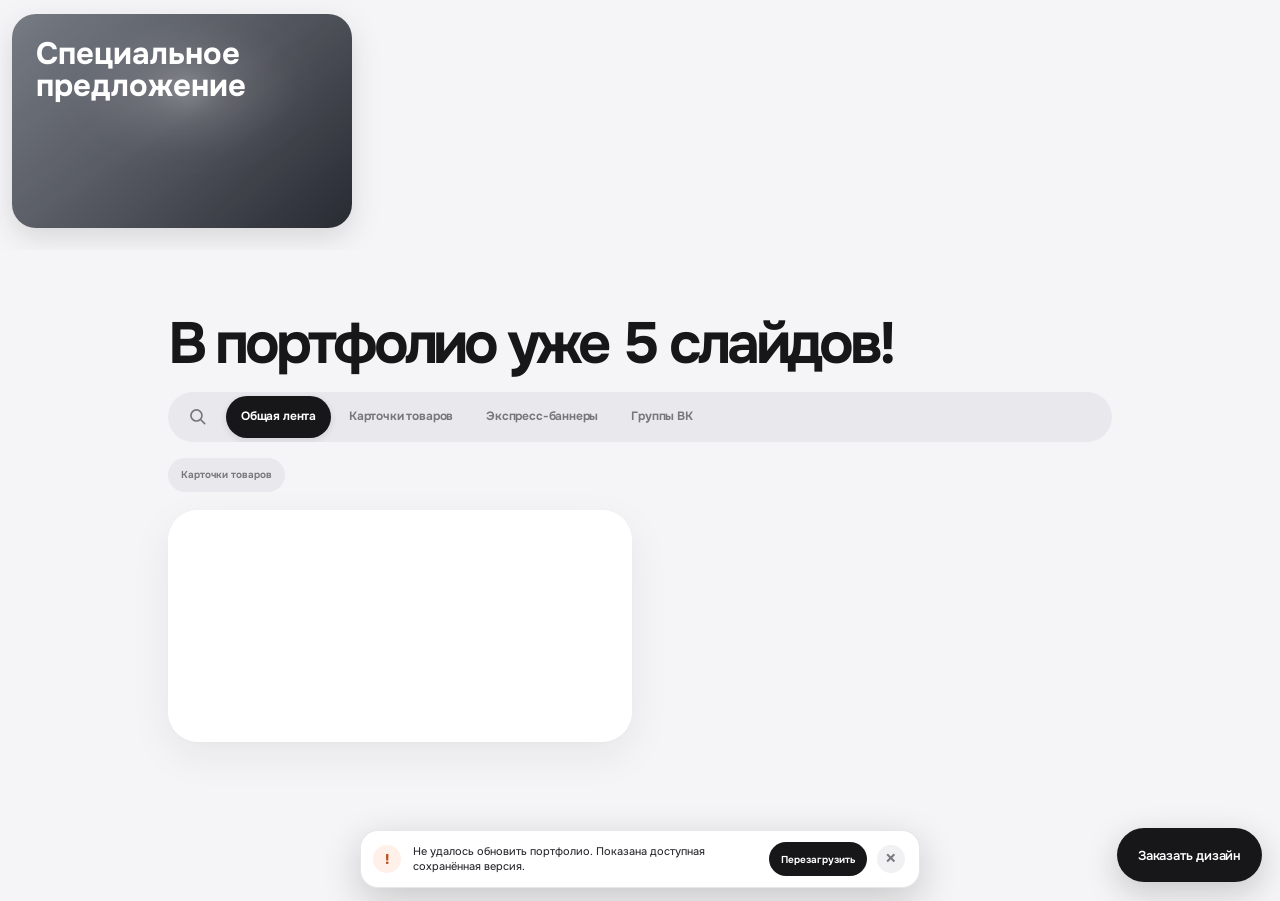
==== commit 600a6a91: "Add files via upload" ====
--- a/index.html
+++ b/index.html
@@ -5,23 +5,22 @@
   <meta name="theme-color" content="#f5f5f7">
   <meta http-equiv="Content-Security-Policy" content="default-src 'self'; script-src 'self' https://cdn.jsdelivr.net https://telegram.org; style-src 'self' 'unsafe-inline'; img-src 'self' data: blob: https://hkfubiqsepanqtuosfty.supabase.co; connect-src 'self' https://hkfubiqsepanqtuosfty.supabase.co https://cdn.jsdelivr.net; font-src 'self' data:; object-src 'none'; base-uri 'self'; form-action 'self'; upgrade-insecure-requests">
   <meta name="referrer" content="no-referrer"><meta name="description" content="Портфолио работ Кирилла Пухова">
-  <title>Работы — Пухов Кирилл</title><link rel="stylesheet" href="styles.css?v=20261116-59"><script defer src="js/telegram-app.js?v=20261116-08"></script><script type="module" src="js/catalog.js?v=20261116-58"></script>
+  <title>Работы — Пухов Кирилл</title><link rel="stylesheet" href="styles.css?v=20261117-63"><script defer src="js/telegram-app.js?v=20261116-08"></script><script type="module" src="js/catalog.js?v=20261117-64"></script>
   <link rel="stylesheet" href="motion.css?v=20261116-41">
   <link rel="preload" href="assets/fonts/onest-cyrillic.woff2" as="font" type="font/woff2" crossorigin>
   <link rel="preload" href="assets/fonts/onest-latin.woff2" as="font" type="font/woff2" crossorigin>
 </head>
 <body class="catalog-page">
+    <section class="promo-cards" id="promoCards" aria-label="Специальные предложения"></section>
+
   <main class="catalog-shell">
-    <aside class="portfolio-notice" aria-label="Статус портфолио">
-      <span class="notice-mark" aria-hidden="true"></span>
-      <div><strong>Портфолио в разработке</strong><p>Постепенно добавляю новые и старые проекты.</p></div>
-    </aside>
-
-    <header class="portfolio-heading"><h1>В портфолио уже <span class="portfolio-slide-count" id="portfolioSlideCount" aria-label="0">0</span> <span id="portfolioSlideWord">слайдов</span>!</h1></header>
+    <header class="portfolio-heading"><h1>В портфолио уже <span class="portfolio-slide-count" id="portfolioSlideCount" aria-label="" aria-live="polite"></span> <span id="portfolioSlideWord">слайдов</span>!</h1></header>
     <nav class="segmented" id="typeTabs" aria-label="Тип работ"></nav>
     <div class="catalog-search-shell" id="catalogSearchPanel" inert aria-hidden="true"><label class="catalog-search" for="projectSearch"><svg viewBox="0 0 24 24" aria-hidden="true"><circle cx="10.8" cy="10.8" r="6.3"></circle><path d="m16 16 4.2 4.2"></path></svg><input id="projectSearch" type="text" inputmode="search" placeholder="Найти проект" autocomplete="off"></label></div>
     <div class="filters" id="filters" role="group" aria-label="Подкатегории"></div>
     <section class="work-grid" id="workGrid" aria-live="polite" aria-busy="true" aria-label="Работы"></section>
+
+
     <p class="empty-state" id="emptyState" hidden></p>
   </main>
   <a class="order-fab" href="contact.html" aria-label="Заказать дизайн"><span class="order-fab-label">Заказать дизайн</span></a>
--- a/styles.css
+++ b/styles.css
@@ -1128,6 +1128,11 @@
 body.catalog-page .work-block .block-caption{align-items:center!important}
 body.catalog-page .work-block .block-copy,body.catalog-page .work-block .slide-count{align-self:center!important;transform:translateY(0)!important}
 
+body.catalog-page .portfolio-slide-count{display:inline-flex!important;flex:none!important;width:var(--odometer-width,2ch)!important;min-width:var(--odometer-width,2ch)!important;gap:0!important;justify-content:flex-end!important}
+body.catalog-page .portfolio-slide-count .odometer-digit{display:block!important;flex:0 0 1ch!important;width:1ch!important;height:1em!important;min-width:1ch!important;margin:0!important;padding:0!important;overflow:hidden!important}
+body.catalog-page .portfolio-slide-count .odometer-wheel{width:1ch!important;text-align:center!important}
+body.catalog-page .portfolio-slide-count .odometer-wheel>span{width:1ch!important;text-align:center!important}
+
 body.catalog-page .work-block .block-caption{position:absolute!important;left:0!important;right:0!important;bottom:0!important;display:flex!important;align-items:center!important;justify-content:space-between!important}
 body.catalog-page .work-block .slide-count{position:static!important;align-self:center!important;margin:0!important;border:0!important;border-radius:0!important;background:transparent!important;color:#fff!important;box-shadow:none!important;backdrop-filter:none!important;-webkit-backdrop-filter:none!important;padding:0!important}
 body.catalog-page .work-block .slide-count b{color:#fff!important}
@@ -1159,5 +1164,243 @@
 .start-description{max-width:390px;margin:clamp(-35px,-3vw,-14px) auto 19px;color:#75737a;font-size:clamp(13px,1.7vw,16px);line-height:1.45;position:relative;z-index:5}.start-actions{display:flex;gap:8px;position:relative;z-index:5}.start-primary,.start-secondary{min-height:48px;display:inline-flex;align-items:center;justify-content:center;border-radius:999px;padding:0 19px;font-size:12px;font-weight:650;transition:transform .2s,box-shadow .2s}.start-primary{gap:10px;background:#171719;color:#fff;box-shadow:0 10px 25px rgba(23,23,25,.16)}.start-primary span{color:#ff9c67;font-size:18px}.start-secondary{background:rgba(255,255,255,.65);border:1px solid rgba(23,23,25,.1);color:#171719;backdrop-filter:blur(12px);-webkit-backdrop-filter:blur(12px)}.start-primary:active,.start-secondary:active{transform:scale(.96)}.start-footer{margin-top:12px}.start-scroll-mark{animation:start-bob 1.8s ease-in-out infinite;color:var(--start-orange);font-size:18px}.start-footer span:first-child{display:none}
 @keyframes start-bob{50%{transform:translateY(4px)}}
 @media(max-width:600px){.start-stage{padding-inline:14px}.start-header,.start-footer{font-size:8px;letter-spacing:.11em}.wordmark-scene{height:54svh;min-height:340px}.wordmark{font-size:clamp(68px,20vw,128px)}.wordmark-back{top:40%;transform:translate(calc(-100% + 2vw + var(--touch-x,0px)),calc(-50% + var(--touch-y,0px)))}.wordmark-front{top:57%;transform:translate(calc(0% - 2vw + var(--touch-x,0px)),calc(-50% + var(--touch-y,0px)))}.portrait-layer{width:96vw;height:100%}.orbit-one{width:80vw;height:27vw}.orbit-two{width:93vw;height:34vw}.start-description{margin-top:-10px}.start-actions{width:100%}.start-primary,.start-secondary{flex:1;padding-inline:10px;font-size:11px}.start-footer span:first-child{display:block}.start-footer span:last-child{display:none}}
+
+/* Final safe catalog/contact corrections. */
+body.catalog-page .work-block .block-caption{align-items:center!important}
+body.catalog-page .work-block .slide-count{position:static!important;right:auto!important;bottom:auto!important;align-self:center!important;margin:0!important;border:0!important;border-radius:0!important;background:transparent!important;color:#fff!important;box-shadow:none!important;backdrop-filter:none!important;-webkit-backdrop-filter:none!important;padding:0!important}
+body.catalog-page .work-block .slide-count b{color:#fff!important}
+body.catalog-page .work-block .slide-count img.photo-count-icon{filter:brightness(0) invert(1)!important}
+body.tg-mini-app.contact-page .contact-shell{padding-top:calc(8px + max(env(safe-area-inset-top,0px),var(--tg-content-safe-area-inset-top,0px),var(--tg-safe-area-inset-top,0px)))!important}
+
+
 @media(prefers-reduced-motion:reduce){.start-stage::before,.scene-orbit,.start-scroll-mark,.wordmark-scene::before{animation:none!important}.wordmark-scene,.wordmark,.portrait-layer{transition:none!important}}
 
+
+/* Promo cards, Telegram contact spacing, and article rhythm. */
+.promo-cards{margin:0 0 22px;overflow:hidden}.promo-cards-heading{display:flex;justify-content:space-between;align-items:center;margin:0 2px 11px}.promo-cards-heading .eyebrow{color:#86848b}.promo-cards-heading>span{font-size:10px;color:#8b8990}.promo-cards-track{display:flex;gap:14px;overflow-x:auto;scroll-snap-type:x mandatory;padding:5px 3px 18px;scrollbar-width:none}.promo-cards-track::-webkit-scrollbar{display:none}.promo-card-wrap{flex:0 0 min(82vw,340px);scroll-snap-align:center;perspective:1200px}.promo-card{--tilt-x:0deg;--tilt-y:0deg;position:relative;aspect-ratio:1.586;cursor:pointer;touch-action:pan-y;filter:drop-shadow(0 18px 18px rgba(25,20,20,.2));transform:rotateX(var(--tilt-x)) rotateY(var(--tilt-y));transition:transform .24s cubic-bezier(.2,.75,.25,1)}.promo-card-inner{position:absolute;inset:0;transform-style:preserve-3d;transition:transform .72s cubic-bezier(.2,.75,.25,1)}.promo-card.is-flipped .promo-card-inner{transform:rotateY(180deg)}.promo-face{position:absolute;inset:0;display:flex;flex-direction:column;justify-content:center;padding:clamp(20px,6vw,31px);overflow:hidden;border:1px solid #ffffff75;border-radius:24px;color:#fff;backface-visibility:hidden;-webkit-backface-visibility:hidden;background:radial-gradient(ellipse at 12% 8%,#ffffff8a,transparent 33%),linear-gradient(135deg,#24232a,#101014 62%,#39363b);box-shadow:inset 0 1px 1px #ffffff8c,inset 0 -18px 40px #0000002e}.promo-face:before{content:"";position:absolute;inset:-50%;background:linear-gradient(115deg,transparent 38%,#ffffff61 48%,transparent 63%);transform:translateX(-35%) rotate(8deg);transition:transform .7s ease}.promo-card:hover .promo-face:before,.promo-card.is-tapped .promo-face:before{transform:translateX(35%) rotate(8deg)}.promo-back{transform:rotateY(180deg);align-items:center;text-align:center;background:linear-gradient(135deg,#36343c,#111116 65%,var(--promo-accent,#e56a28))}.promo-winter .promo-face{background:linear-gradient(135deg,#113a66,#101c39 60%,#256a96)}.promo-neon .promo-face{background:linear-gradient(135deg,#180b28,#090812 65%,#311052)}.promo-card-no{position:absolute;right:22px;top:20px;font-size:11px;color:#ffffff91}.promo-spark{position:absolute;right:23px;top:42px;color:var(--promo-accent,#e56a28);font-size:27px}.promo-kicker{position:relative;z-index:1;margin:0 0 9px;font-size:8px;font-weight:800;letter-spacing:.18em;color:#ffffffa8}.promo-front h2{position:relative;z-index:1;max-width:84%;margin:0;font-size:clamp(22px,6vw,31px);line-height:1.02}.promo-timer-label{position:relative;z-index:1;margin:13px 0 3px;color:#ffffffad;font-size:9px}.promo-timer{position:relative;z-index:1;font-size:clamp(18px,5vw,24px);font-variant-numeric:tabular-nums;letter-spacing:.08em}.promo-hint{position:absolute;left:22px;bottom:18px;font-size:8px;color:#ffffff91}.promo-back .promo-hint{left:auto;right:22px}.promo-code{position:relative;z-index:1;margin:4px 0 15px;font-size:clamp(23px,7vw,35px);letter-spacing:.12em}.promo-copy{position:relative;z-index:1;min-height:38px;padding:0 17px;border:1px solid #ffffff70;border-radius:999px;background:#ffffff20;color:#fff;font-size:10px;font-weight:700}.promo-card-wrap.is-expired{opacity:.62}.promo-admin-form{margin-top:18px;padding:18px;border-radius:20px;background:#f5f5f7}.promo-admin-form[hidden]{display:none}.promo-check{display:flex!important;align-items:center;gap:8px!important}.promo-check input{width:17px!important;min-height:17px!important;accent-color:#e56a28}.promo-admin-section .form-grid{grid-template-columns:repeat(2,minmax(0,1fr))}
+body.tg-mini-app.contact-page .contact-shell{padding-top:calc(2px + max(env(safe-area-inset-top,0px),var(--tg-content-safe-area-inset-top,0px),var(--tg-safe-area-inset-top,0px)))!important;align-content:start!important}.tg-mini-app.contact-page .contact-card{margin-top:12px!important}
+body.project-page .case-article{gap:34px!important}.case-article .article-rich{font-size:16px;line-height:1.58!important;color:#45444a}.case-article .article-rich p{margin:0 0 1.05em!important}.case-article .article-rich p+p{margin-top:.2em!important}.case-article .article-rich h2{margin:1.45em 0 .55em!important;line-height:1.08!important}.case-article .article-rich h3{margin:1.2em 0 .5em!important;line-height:1.12!important}.case-article .article-rich ul,.case-article .article-rich ol{margin:1em 0 1.2em!important;line-height:1.5!important}.case-article .article-image-block{margin:0!important}
+
+/* Final promo 3D pass and stable article rhythm. */
+.promo-cards{overflow:visible!important;margin-bottom:28px!important}
+.promo-cards-track{overflow-x:auto!important;overflow-y:visible!important;padding:18px 18px 32px!important;margin:-8px -18px!important;touch-action:pan-x pan-y}
+.promo-card-wrap{padding:4px 0 12px!important}
+.promo-card{touch-action:pan-y!important;transform:perspective(900px) rotateX(var(--tilt-x)) rotateY(var(--tilt-y)) translateZ(0)!important;transform-style:preserve-3d!important;filter:drop-shadow(0 22px 24px rgba(16,14,20,.28))!important}
+.promo-card-inner{transform-style:preserve-3d!important}
+.promo-face{transform-style:preserve-3d!important;box-shadow:inset 0 1px 1px #ffffff9c,inset 0 -24px 48px #00000038,0 1px 0 #ffffff35!important}
+.promo-face:before{background:radial-gradient(circle at var(--shine-x,50%) var(--shine-y,35%),#ffffff9c 0,#ffffff42 8%,transparent 28%),linear-gradient(115deg,transparent 35%,#ffffff78 48%,#ffffff10 54%,transparent 68%)!important;transform:translateZ(2px) rotate(8deg)!important}
+.promo-card.is-swiping .promo-face:before{animation:promo-foil-sweep .5s ease both}
+@keyframes promo-foil-sweep{from{opacity:.35;transform:translate3d(-35%,0,2px) rotate(8deg)}to{opacity:1;transform:translate3d(35%,0,2px) rotate(8deg)}}
+.promo-timer-wrap{position:relative;z-index:1;display:grid;gap:7px;margin-top:18px}.promo-timer-line{display:block;width:clamp(90px,28vw,150px);height:3px;border-radius:999px;background:linear-gradient(90deg,var(--promo-accent,#e56a28),#ffffffc7);transform-origin:left;animation:promo-time-pulse 2s ease-in-out infinite}.promo-card.is-timer-ending .promo-timer{color:#ffd1bc;animation:promo-timer-alert .8s ease-in-out infinite}.promo-card.is-timer-ending .promo-timer-line{animation:promo-time-ending .8s ease-in-out infinite}@keyframes promo-time-pulse{50%{opacity:.55;transform:scaleX(.72)}}@keyframes promo-time-ending{50%{transform:scaleX(.42);filter:brightness(1.5)}}@keyframes promo-timer-alert{50%{transform:scale(1.06);text-shadow:0 0 18px #ff8c5f}}
+body.project-page .case-article{gap:24px!important}.case-article .article-rich{line-height:1.58!important}.case-article .article-rich p{margin:0!important}.case-article .article-rich p+p{margin-top:1em!important}.case-article .article-rich h2,.case-article .article-rich h3{margin-block:1.35em .55em!important}.case-article .article-rich ul,.case-article .article-rich ol{margin-block:1em 1.15em!important}.case-article .article-rich>*:first-child{margin-top:0!important}.case-article .article-rich>*:last-child{margin-bottom:0!important}.case-article .article-image-block{margin-block:0!important}
+@media(prefers-reduced-motion:reduce){.promo-card,.promo-card-inner,.promo-face:before,.promo-timer-line,.promo-timer{animation:none!important;transition:none!important}}
+
+
+/* Physical promo card: one light source, real thickness, gradient glass surfaces. */
+.promo-cards-track{overflow-x:auto!important;overflow-y:visible!important;padding:22px 24px 38px!important;margin:-10px -24px!important;touch-action:pan-x pan-y}.promo-card-wrap{padding:6px 0 18px!important}.promo-card{perspective:1100px!important;transform-style:preserve-3d!important;filter:drop-shadow(0 24px 26px rgba(12,12,18,.32))!important}.promo-card-body{position:absolute;inset:0;transform-style:preserve-3d;transition:transform .76s cubic-bezier(.16,1,.3,1)}.promo-card.is-flipped .promo-card-body{transform:rotateY(180deg)}.promo-face{overflow:hidden!important;transform-style:preserve-3d!important;background:linear-gradient(135deg,#ffffff18,#ffffff05 42%,#00000030),radial-gradient(circle at 18% 8%,var(--promo-accent,#e56a28)77,transparent 0),linear-gradient(135deg,#292732,#111119 72%)!important;box-shadow:inset 0 1px 0 #ffffff58,inset 0 -22px 42px #00000040!important}.promo-face:before{display:none!important}.promo-face:after{content:"";position:absolute;inset:0;z-index:3;pointer-events:none;border-radius:inherit;background:radial-gradient(circle at var(--light-x,35%) var(--light-y,25%),#ffffffbc 0,#ffffff42 7%,transparent 27%);mix-blend-mode:screen;transform:translateZ(8px)}.promo-back{background:linear-gradient(135deg,#ffffff15,#ffffff04 38%,#0000003c),linear-gradient(135deg,#28252f,#111116 62%,var(--promo-accent,#e56a28))!important}.promo-icon-bg{position:absolute;z-index:0;right:-8%;bottom:-30%;font-size:clamp(150px,42vw,230px);line-height:.8;color:var(--promo-accent,#e56a28);opacity:.25;transform:rotate(-15deg) translateZ(12px);filter:blur(.2px) drop-shadow(0 0 18px var(--promo-accent,#e56a28));pointer-events:none}.promo-front h2,.promo-timer-wrap,.promo-code,.promo-copy{position:relative;z-index:5}.promo-edge{position:absolute;z-index:0;display:block;pointer-events:none;background:linear-gradient(90deg,#0d0c12,#7b7486 48%,#17151d);box-shadow:0 0 8px #00000070}.promo-edge-top,.promo-edge-bottom{left:10px;right:10px;height:7px;transform:translateZ(-4px);border-radius:50%}.promo-edge-top{top:-2px}.promo-edge-bottom{bottom:-2px}.promo-edge-left,.promo-edge-right{top:8px;bottom:8px;width:7px;transform:translateZ(-4px);border-radius:50%}.promo-edge-left{left:-2px}.promo-edge-right{right:-2px}.promo-light{position:absolute;inset:-8%;z-index:8;pointer-events:none;border-radius:inherit;background:radial-gradient(circle at var(--light-x,35%) var(--light-y,25%),#ffffff85 0,#ffffff22 6%,transparent 25%);mix-blend-mode:screen;transform:translateZ(16px)}.promo-timer-line{width:clamp(90px,28vw,150px)!important;background:linear-gradient(90deg,var(--promo-accent,#e56a28),#ffffffc7)!important;transform:scaleX(var(--time-progress,1))!important;animation:none!important}.promo-card.is-timer-ending .promo-timer{color:#ffd1bc;animation:promo-timer-alert .8s ease-in-out infinite}.promo-card.is-timer-ending .promo-timer-line{filter:brightness(1.5)}
+.case-article .article-rich,.case-article-title{letter-spacing:-.018em!important}.case-article .article-rich p{line-height:1.52!important}.case-article .article-rich h2,.case-article .article-rich h3{letter-spacing:-.035em!important}.case-article>*+*{margin-top:0!important}
+@media(prefers-reduced-motion:reduce){.promo-card-body,.promo-face:after,.promo-light{transition:none!important}.promo-card.is-timer-ending .promo-timer{animation:none!important}}
+
+@media(max-width:600px){.promo-card-wrap{flex-basis:min(86vw,340px)}.promo-face{border-radius:20px}.promo-admin-section .form-grid{grid-template-columns:1fr}.case-article .article-rich{font-size:15px;line-height:1.55!important}}
+
+/* Solid foil lighting, stable promo layout and controlled entrance. */
+.promo-cards[hidden]{display:none!important;}
+.promo-cards:not([hidden]){display:block;min-height:clamp(245px,28vw,310px);margin:0 0 28px!important;overflow:visible!important;}
+.promo-cards-track{display:flex;justify-content:center;overflow-x:auto!important;overflow-y:visible!important;padding:24px 24px 34px!important;margin:0!important;scrollbar-width:none;}
+.promo-card-wrap{flex:0 0 min(82vw,340px)!important;padding:0!important;}
+.promo-card{border-radius:24px;overflow:visible;filter:drop-shadow(0 14px 18px rgba(20,18,26,.16))!important;animation:promo-card-intro .72s cubic-bezier(.18,.85,.25,1.15) both;}
+.promo-card-body{border-radius:24px;}
+.promo-face{border:0!important;border-radius:24px!important;overflow:hidden!important;box-shadow:inset 0 -18px 34px rgba(0,0,0,.24)!important;background:linear-gradient(135deg,#777b84,#444852 54%,#282b32)!important;}
+.promo-face:before{content:""!important;display:block!important;position:absolute;z-index:2;inset:0;pointer-events:none;border-radius:inherit;background:radial-gradient(ellipse at var(--reflection-x) var(--reflection-y),rgba(255,255,255,.78),rgba(255,255,255,.26) 12%,transparent 43%);opacity:var(--reflection-intensity);mix-blend-mode:screen;filter:blur(12px);transform:translateZ(2px)!important;transition:opacity .18s ease,background .18s ease!important;}
+.promo-face:after{content:"";position:absolute;z-index:1;inset:0;pointer-events:none;border-radius:inherit;background:linear-gradient(145deg,transparent 12%,rgba(255,255,255,.12) 48%,transparent 84%);opacity:calc(var(--surface-light) * .5);mix-blend-mode:screen;transform:translateZ(3px);}
+.promo-card .promo-face{background:linear-gradient(135deg,#777b84,#444852 54%,#282b32)!important;}
+.promo-edge,.promo-light{display:none!important;}
+.promo-timer-wrap{display:grid!important;grid-template-columns:1fr auto;align-items:center;gap:8px 12px!important;margin-top:17px!important;}
+.promo-timer-caption{grid-column:1;color:rgba(255,255,255,.72);font-size:11px;font-weight:600;letter-spacing:.02em;}
+.promo-timer{grid-column:2;grid-row:1;font-size:clamp(16px,4.8vw,21px)!important;letter-spacing:.045em!important;}
+.promo-timer-line{grid-column:1/-1;position:relative;width:100%!important;height:5px!important;border-radius:999px;background:rgba(255,255,255,.22)!important;overflow:hidden;transform:none!important;}
+.promo-timer-line:before{content:"";display:block;width:100%;height:100%;border-radius:inherit;background:rgba(255,255,255,.92);transform:scaleX(var(--time-progress,0));transform-origin:left;transition:transform .4s linear;}
+.promo-card.is-timer-ending .promo-timer-line:before{background:#fff;}
+.promo-card.is-timer-ending .promo-timer{animation:none!important;color:#fff!important;}
+@keyframes promo-card-intro{0%{opacity:0;transform:perspective(900px) rotateY(-92deg) scale(.94)}65%{opacity:1;transform:perspective(900px) rotateY(9deg) scale(1.015)}100%{opacity:1;transform:perspective(900px) rotateY(0) scale(1)}}
+@media(prefers-reduced-motion:reduce){.promo-card{animation:none!important}.promo-face:before,.promo-timer-line:before{transition:none!important}}
+@media(max-width:600px){.promo-cards:not([hidden]){min-height:clamp(235px,72vw,285px)}.promo-card-wrap{flex-basis:min(86vw,340px)!important}.promo-face{border-radius:20px!important}.promo-card,.promo-card-body{border-radius:20px;}}
+
+/* Holographic reflection: the foil responds to the reflected fixed light source. */
+.promo-card{--reflection-intensity:0;--reflection-x:50%;--reflection-y:50%;--holo-angle:0deg;--surface-light:1;transform:perspective(1100px) rotateX(var(--tilt-x,0deg)) rotateY(var(--tilt-y,0deg)) translateZ(0)!important;}
+.promo-face{border:0!important;box-shadow:inset 0 -24px 48px #00000040!important;background:linear-gradient(135deg,#ffffff12,#ffffff04 42%,#00000030),linear-gradient(135deg,#292732,#111119 72%)!important;}
+.promo-face:before{content:""!important;display:block!important;position:absolute;z-index:2;pointer-events:none;left:calc(var(--reflection-x) - 42%);top:calc(var(--reflection-y) - 42%);width:84%;height:84%;background:linear-gradient(112deg,transparent 34%,#ffffff 47%,#ffffff 53%,transparent 66%);opacity:var(--reflection-intensity);mix-blend-mode:screen;filter:blur(10px);transform:rotate(calc(var(--holo-angle) + 24deg)) translateZ(2px)!important;transition:opacity .18s ease,left .18s ease,top .18s ease,transform .18s ease!important;}
+.promo-face:after{content:"";position:absolute;inset:0;z-index:3;pointer-events:none;border-radius:inherit;background:conic-gradient(from var(--holo-angle),#ff4c6a,#ffc34d,#83e875,#4de5e8,#7778ff,#e66cff,#ff4c6a);opacity:calc(var(--reflection-intensity) * .68);mix-blend-mode:color-dodge;transform:translateZ(8px);transition:opacity .18s ease,background .18s ease!important;}
+.promo-front h2,.promo-timer-wrap,.promo-code,.promo-copy{z-index:5!important;}
+.promo-edge,.promo-light{display:none!important;}
+.promo-card.is-swiping .promo-face:before{animation:none!important;}
+
+
+
+/* Final promo overrides. Keep these after the legacy promo rules above. */
+.promo-card-wrap{animation:promo-card-intro .72s cubic-bezier(.18,.85,.25,1.15) both;}
+.promo-card{animation:none!important;filter:drop-shadow(0 14px 18px rgba(20,18,26,.16))!important;border-radius:24px;}
+.promo-face,.promo-card .promo-face{border:0!important;border-radius:24px!important;background:linear-gradient(135deg,#777b84,#444852 54%,#282b32)!important;box-shadow:inset 0 -18px 34px rgba(0,0,0,.24)!important;}
+.promo-face:before{content:""!important;display:block!important;position:absolute;z-index:2;inset:0;pointer-events:none;border-radius:inherit;background:radial-gradient(ellipse at var(--reflection-x,50%) var(--reflection-y,50%),rgba(255,255,255,.78),rgba(255,255,255,.26) 12%,transparent 43%)!important;opacity:var(--reflection-intensity,0)!important;mix-blend-mode:screen;filter:blur(12px);transform:translateZ(2px)!important;}
+.promo-face:after{content:""!important;position:absolute;z-index:1;inset:0;pointer-events:none;border-radius:inherit;background:linear-gradient(145deg,transparent 12%,rgba(255,255,255,.12) 48%,transparent 84%)!important;opacity:calc(var(--surface-light,0) * .5)!important;mix-blend-mode:screen;transform:translateZ(3px)!important;}
+.promo-edge,.promo-light{display:none!important;}
+.promo-timer-wrap{display:grid!important;grid-template-columns:1fr auto;align-items:center;gap:8px 12px!important;margin-top:17px!important;}
+.promo-timer-caption{grid-column:1;color:rgba(255,255,255,.72);font-size:11px;font-weight:600;letter-spacing:.02em;}
+.promo-timer{grid-column:2;grid-row:1;font-size:clamp(16px,4.8vw,21px)!important;letter-spacing:.045em!important;}
+.promo-timer-line{grid-column:1/-1;position:relative;width:100%!important;height:5px!important;border-radius:999px;background:rgba(255,255,255,.22)!important;overflow:hidden;transform:none!important;}
+.promo-timer-line:before{content:"";display:block;width:100%;height:100%;border-radius:inherit;background:rgba(255,255,255,.92)!important;transform:scaleX(var(--time-progress,0));transform-origin:left;transition:transform .4s linear;}
+@keyframes promo-card-intro{0%{opacity:0;transform:perspective(900px) rotateY(-92deg) scale(.94)}65%{opacity:1;transform:perspective(900px) rotateY(9deg) scale(1.015)}100%{opacity:1;transform:perspective(900px) rotateY(0) scale(1)}}
+@media(prefers-reduced-motion:reduce){.promo-card-wrap{animation:none!important}.promo-face:before,.promo-timer-line:before{transition:none!important}}
+@media(max-width:600px){.promo-face,.promo-card .promo-face,.promo-card-wrap{border-radius:20px!important;}.promo-card-body{border-radius:20px;}}
+
+.promo-cards{position:relative;min-height:clamp(270px,31vw,330px)!important;margin:0 0 28px!important;padding:8px 0 26px!important;overflow:visible!important;}
+.promo-cards-track{display:flex!important;justify-content:flex-start!important;gap:14px!important;overflow-x:auto!important;overflow-y:visible!important;scroll-snap-type:x mandatory!important;padding:24px max(24px,calc((100% - min(82vw,340px))/2)) 34px!important;margin:0!important;scrollbar-width:none!important;}
+.promo-cards-track::-webkit-scrollbar{display:none!important;}
+.promo-card-wrap{flex:0 0 min(82vw,340px)!important;scroll-snap-align:center!important;scroll-snap-stop:always;}
+.promo-card{filter:drop-shadow(0 18px 20px rgba(20,18,26,.2))!important;}
+.promo-card .promo-face{background:linear-gradient(var(--promo-gradient-angle,135deg),var(--promo-color-start,#777b84),var(--promo-color-end,#282b32))!important;}
+.promo-icon-bg{display:none!important;}
+.admin-row button,.primary-button,.secondary-button,.delete-button{color:#fff!important;}
+.admin-row button{background:#171719!important;}
+.promo-admin-section .form-grid{grid-template-columns:repeat(2,minmax(0,1fr));}
+@media(max-width:600px){.promo-cards{min-height:clamp(260px,78vw,310px)!important;}.promo-cards-track{padding-inline:max(18px,calc((100% - min(86vw,340px))/2));}.promo-card-wrap{flex-basis:min(86vw,340px)!important;}}
+
+
+/* Promo final geometry: colored shade, left-start rail, unclipped shadow. */
+.promo-cards{overflow:visible!important;clip-path:none!important;}
+.promo-cards-track{overflow-x:auto!important;overflow-y:visible!important;padding:24px 0 42px!important;margin:0!important;scroll-padding-inline:0!important;}
+.promo-card-wrap{scroll-snap-align:start!important;}
+.promo-card .promo-face{background:linear-gradient(var(--promo-gradient-angle,135deg),var(--promo-color-start,#777b84),var(--promo-color-end,#282b32))!important;box-shadow:inset 0 -24px 48px color-mix(in srgb,var(--promo-dark-end,#282b32) 78%,transparent)!important;}
+.promo-face:after{background:linear-gradient(145deg,transparent 12%,rgba(255,255,255,.1) 48%,transparent 84%)!important;opacity:calc(var(--surface-light,0) * .7)!important;}
+.promo-subtitle{position:relative;z-index:5;margin:8px 0 0;max-width:88%;color:rgba(255,255,255,.76);font-size:clamp(11px,2.7vw,13px);line-height:1.3;}
+@media(max-width:600px){.promo-cards-track{padding-left:0!important;padding-right:0!important;}.promo-card-wrap{scroll-snap-align:start!important;}}
+
+
+.promo-track-clip{position:relative;overflow:hidden!important;padding-block:24px 38px;margin-block:-24px -38px;}
+.promo-cards-track{overflow-x:auto!important;overflow-y:hidden!important;padding:24px 20px 40px!important;margin:0!important;scroll-snap-type:x mandatory!important;}
+.promo-card-wrap{padding:0 0 16px!important;filter:drop-shadow(0 18px 22px rgba(20,18,26,.24));}
+.promo-card{filter:none!important;}
+.promo-card .promo-face{background:linear-gradient(var(--promo-gradient-angle,135deg),var(--promo-color-start,#777b84),var(--promo-color-end,#282b32))!important;box-shadow:inset 0 -28px 58px color-mix(in srgb,var(--promo-dark-end,#282b32) 92%,transparent)!important;}
+.promo-track-clip{display:contents!important;}
+.promo-cards{overflow:visible!important;}
+.promo-cards-track{display:flex!important;justify-content:flex-start!important;gap:14px!important;overflow-x:auto!important;overflow-y:hidden!important;scroll-snap-type:x mandatory!important;padding:26px 18px 44px!important;margin:0!important;scrollbar-width:none!important;}
+.promo-card-wrap{flex:0 0 min(82vw,340px)!important;scroll-snap-align:start!important;scroll-snap-stop:always;padding:0!important;filter:drop-shadow(0 16px 20px rgba(20,18,26,.22));}
+.promo-card{filter:none!important;}
+.promo-card .promo-face{background:linear-gradient(var(--promo-gradient-angle,135deg),var(--promo-color-start,#777b84),var(--promo-color-end,#282b32))!important;box-shadow:inset 0 -28px 58px color-mix(in srgb,var(--promo-dark-end,#282b32) 92%,transparent)!important;}
+.promo-subtitle{position:relative;z-index:5;margin:8px 0 0;max-width:88%;color:rgba(255,255,255,.82);font-size:clamp(11px,2.7vw,13px);line-height:1.3;}
+@media(max-width:600px){.promo-cards-track{padding-left:12px!important;padding-right:18px!important;}.promo-card-wrap{flex-basis:min(86vw,340px)!important;}}
+
+
+/* Match promo rail to the catalog content gutter. */
+.promo-cards-track{padding-left:clamp(16px,4vw,30px)!important;padding-right:clamp(16px,4vw,30px)!important;}
+@media(max-width:600px){.promo-cards-track{padding-left:16px!important;padding-right:16px!important;}}
+
+
+/* Final promo spacing and stronger physical highlight. */
+.promo-cards{padding-inline:clamp(16px,4vw,30px)!important;}
+.promo-cards-track{padding-left:0!important;padding-right:0!important;}
+.promo-face{padding:24px!important;}
+.promo-face:before{background:radial-gradient(ellipse at var(--reflection-x,50%) var(--reflection-y,50%),rgba(255,255,255,.98),rgba(255,255,255,.48) 14%,transparent 48%)!important;opacity:calc(var(--reflection-intensity,0) * 1.35)!important;filter:blur(9px)!important;}
+.promo-face:after{opacity:calc(var(--surface-light,0) * .8)!important;}
+@media(max-width:600px){.promo-cards{padding-inline:16px!important;}.promo-face{padding:22px!important;}}
+
+.promo-subtitle{margin-top:8px;color:rgba(255,255,255,.8);font-size:clamp(11px,2.7vw,13px);line-height:1.3;}
+
+/* Scroll rail owns enough inner room for full cards and their shadows. */
+.promo-cards{overflow:visible!important;clip-path:none!important;}
+.promo-cards-track{overflow-x:auto!important;overflow-y:hidden!important;padding:24px 24px 40px!important;margin:0 -24px!important;scroll-padding-inline:24px!important;scroll-snap-type:x mandatory!important;}
+.promo-card-wrap{flex:0 0 min(82vw,340px)!important;scroll-snap-align:start!important;scroll-snap-stop:always;padding:0!important;filter:drop-shadow(0 15px 18px rgba(20,18,26,.22))!important;animation:promo-card-enter .38s cubic-bezier(.2,.75,.25,1) both!important;}
+.promo-card{filter:none!important;}
+.promo-cards-track>.promo-card-wrap:first-child{margin-left:0!important;}
+.promo-actions{position:relative;z-index:5;display:grid;gap:10px;justify-items:center;margin-top:14px;}
+.promo-actions .promo-copy,.promo-order{position:relative;z-index:5;display:inline-flex;align-items:center;justify-content:center;min-height:38px;padding:0 16px;border:1px solid #ffffff85;border-radius:999px;background:#ffffff20;color:#fff;font-size:11px;font-weight:700;text-decoration:none;cursor:pointer;transition:transform .2s ease,background .2s ease,box-shadow .2s ease;}
+.promo-cards-track{margin-inline:0!important;}
+
+/* Final scrollport: shadows stay inside its positive padding, never clipped by an outer mask. */
+.promo-track-clip{display:contents!important;overflow:visible!important;}
+.promo-cards{overflow:visible!important;clip-path:none!important;}
+.promo-cards-track{overflow-x:auto!important;overflow-y:hidden!important;margin:0!important;padding:28px 28px 44px!important;scroll-padding-inline:28px!important;scroll-snap-type:x mandatory!important;}
+.promo-card-wrap{flex:0 0 min(82vw,340px)!important;padding:0!important;filter:drop-shadow(0 16px 20px rgba(20,18,26,.22))!important;}
+.promo-cards-track>.promo-card-wrap:first-child{margin-left:0!important;}
+.promo-copy.is-copied{animation:promo-copy-success .42s cubic-bezier(.2,.8,.25,1)!important;}
+@media(max-width:600px){.promo-cards-track{padding:26px 22px 42px!important;scroll-padding-inline:22px!important;}.promo-card-wrap{flex-basis:min(86vw,340px)!important;}}
+
+
+.promo-copy.is-copied{animation:promo-copy-success .42s cubic-bezier(.2,.8,.25,1);background:#ffffff40;box-shadow:0 0 0 5px #ffffff20;}
+.promo-actions .promo-copy:active,.promo-order:active{transform:scale(.96);}
+@keyframes promo-card-enter{from{opacity:0;transform:translateY(9px) scale(.985)}to{opacity:1;transform:translateY(0) scale(1)}}
+@keyframes promo-copy-success{50%{transform:scale(1.06)}}
+.contact-promos{margin-top:28px;padding-bottom:18px;}
+.contact-promos .promo-cards{min-height:0!important;margin-bottom:0!important;}
+@media(max-width:600px){.promo-cards-track{padding-inline:20px!important;margin-inline:-20px!important;scroll-padding-inline:20px!important;}.promo-card-wrap{flex-basis:min(86vw,340px)!important;}.contact-promos{margin-top:22px;}}
+@media(prefers-reduced-motion:reduce){.promo-card-wrap,.promo-copy.is-copied{animation:none!important;}}
+
+
+/* No negative rail margins: keep both card edges and shadows inside the scrollport. */
+.promo-cards-track{margin-inline:0!important;padding-inline:28px!important;}
+@media(max-width:600px){.promo-cards-track{margin-inline:0!important;padding-inline:24px!important;}}
+
+
+.promo-cards-track{margin-inline:0!important;padding-inline:10px!important;scroll-padding-inline:10px!important;}
+
+.promo-admin-section [name="code"]{display:block;}
+.promo-card-copy{pointer-events:none;}
+
+
+/* Clean promo face and stable content anchors. */
+.promo-cards{overflow:visible!important;}
+.promo-cards-track{overflow-x:auto!important;overflow-y:hidden!important;margin:0!important;padding:22px 10px 38px!important;scroll-padding-inline:10px!important;}
+.promo-card-wrap{flex:0 0 min(82vw,340px)!important;filter:drop-shadow(0 12px 16px rgba(20,18,26,.16))!important;}
+.promo-face,.promo-card .promo-face{background:linear-gradient(var(--promo-gradient-angle,135deg),var(--promo-color-start,#777b84),var(--promo-color-end,#282b32))!important;box-shadow:none!important;}
+.promo-face:before{opacity:calc(var(--reflection-intensity,0) * .78)!important;filter:blur(11px)!important;}
+.promo-face:after{opacity:calc(var(--surface-light,0) * .42)!important;}
+.promo-front{justify-content:space-between!important;align-items:stretch;}
+.promo-card-copy{position:relative;z-index:5;align-self:stretch;text-align:left;}
+.promo-card-copy h2{margin:0!important;max-width:82%;font-size:clamp(22px,6vw,31px);line-height:1.03;}
+.promo-subtitle{margin:7px 0 0!important;max-width:78%;text-align:left;}
+.promo-card-icon{position:absolute;z-index:5;top:20px;right:22px;font-size:30px;line-height:1;filter:drop-shadow(0 3px 8px rgba(0,0,0,.12));}
+.promo-timer-wrap{position:relative!important;z-index:5;display:grid!important;grid-template-columns:1fr auto;align-items:end;margin-top:auto!important;padding-top:22px;}
+.promo-back{align-items:stretch!important;text-align:left!important;}
+.promo-back-content{position:relative;z-index:5;display:flex;flex-direction:column;align-items:stretch;width:100%;}
+.promo-code-label{color:rgba(255,255,255,.7);font-size:11px;font-weight:600;}
+.promo-code{margin:7px 0 22px!important;text-align:left;}
+.promo-actions{display:flex!important;align-items:center;justify-content:space-between;gap:10px;margin-top:auto!important;}
+.promo-actions .promo-copy,.promo-order{min-height:36px!important;padding-inline:12px!important;font-size:10px!important;white-space:nowrap;}
+.promo-actions .promo-copy{margin-right:auto;}.promo-order{margin-left:auto;}
+@media(max-width:600px){.promo-cards-track{padding-inline:10px!important;}.promo-card-icon{top:18px;right:18px;}.promo-face{padding:20px!important;}}
+
+/* Final single rail and card presentation. */
+.promo-cards,.promo-track-clip{overflow:visible!important;clip-path:none!important;}
+.promo-cards-track{display:flex!important;gap:14px!important;overflow-x:auto!important;overflow-y:hidden!important;margin:0!important;padding:20px 12px 34px!important;scroll-snap-type:x mandatory!important;scroll-padding-inline:12px!important;scrollbar-width:none!important;}
+.promo-cards-track::-webkit-scrollbar{display:none!important;}
+.promo-card-wrap{flex:0 0 min(82vw,340px)!important;scroll-snap-align:start!important;padding:0!important;filter:drop-shadow(0 10px 14px rgba(20,18,26,.13))!important;animation:promo-card-enter-3d .6s cubic-bezier(.16,1,.3,1) both!important;}
+.promo-card{filter:none!important;}
+.promo-face,.promo-card .promo-face{background:linear-gradient(var(--promo-gradient-angle,135deg),var(--promo-color-start,#777b84),var(--promo-color-end,#282b32))!important;box-shadow:none!important;}
+.promo-face:before{background:radial-gradient(ellipse at var(--reflection-x,50%) var(--reflection-y,50%),var(--promo-light-color,#ffffff),color-mix(in srgb,var(--promo-light-color,#ffffff) 34%,transparent) 14%,transparent 46%)!important;opacity:calc(var(--reflection-intensity,0) * .58)!important;filter:blur(12px)!important;}
+.promo-face:after{opacity:calc(var(--surface-light,0) * .22)!important;}
+.promo-card-copy{pointer-events:none;}.promo-front{justify-content:space-between!important;align-items:stretch!important;}.promo-card-copy h2{margin:0!important;text-align:left!important;}.promo-subtitle{margin:6px 0 0!important;text-align:left!important;}.promo-card-icon{top:18px!important;right:20px!important;}.promo-timer-wrap{margin-top:auto!important;padding-top:18px;}.promo-actions{display:flex!important;flex-direction:row!important;justify-content:space-between!important;align-items:center;gap:8px!important;}.promo-code-label{display:block;}.promo-code{text-align:left!important;}.promo-actions .promo-copy,.promo-order{margin:0!important;min-height:34px!important;padding-inline:11px!important;font-size:10px!important;white-space:nowrap;}
+@keyframes promo-card-enter-3d{0%{opacity:0;transform:perspective(900px) rotateY(-55deg) translateY(10px) scale(.96)}65%{opacity:1;transform:perspective(900px) rotateY(8deg) translateY(0) scale(1.01)}100%{opacity:1;transform:perspective(900px) rotateY(0) translateY(0) scale(1)}}
+@media(max-width:600px){.promo-cards-track{padding-inline:12px!important;}.promo-card-wrap{flex-basis:min(86vw,340px)!important;}}
+
+
+
+/* Compact promo rail: no phantom vertical space below the cards. */
+.promo-cards{height:auto!important;min-height:0!important;margin:0 0 12px!important;padding:0!important;}
+.promo-cards-track{height:auto!important;min-height:0!important;padding:14px 12px 24px!important;margin:0!important;overflow-x:auto!important;overflow-y:hidden!important;}
+.contact-promos{margin-top:16px!important;padding-bottom:0!important;}
+.contact-promos .promo-cards{height:auto!important;min-height:0!important;}
+@media(max-width:600px){.promo-cards-track{padding:12px 10px 22px!important;}.promo-cards{margin-bottom:8px!important;}}
+
+
+/* Final compact rail and interaction contract. */
+.promo-cards{height:auto!important;min-height:0!important;margin:0 0 10px!important;padding:0!important;overflow:visible!important;}
+.promo-cards-track{height:auto!important;min-height:0!important;display:flex!important;gap:14px!important;overflow-x:auto!important;overflow-y:hidden!important;margin:0!important;padding:14px 12px 22px!important;scroll-snap-type:x mandatory!important;touch-action:pan-x!important;scrollbar-width:none!important;}
+.promo-cards-track::-webkit-scrollbar{display:none!important;}
+.promo-card-wrap{flex:0 0 min(82vw,340px)!important;scroll-snap-align:start!important;animation:promo-card-final-enter .58s cubic-bezier(.16,1,.3,1) both!important;filter:drop-shadow(0 10px 14px rgba(20,18,26,.13))!important;}
+.promo-card{touch-action:pan-y!important;}
+.promo-face{box-shadow:none!important;}
+.promo-actions{display:flex!important;justify-content:center!important;}
+.promo-order{display:none!important;}
+@keyframes promo-card-final-enter{from{opacity:0;transform:perspective(900px) rotateY(-42deg) translateY(8px) scale(.97)}60%{opacity:1;transform:perspective(900px) rotateY(6deg) translateY(0) scale(1.01)}to{opacity:1;transform:perspective(900px) rotateY(0) translateY(0) scale(1)}}
+@media(max-width:600px){.promo-cards-track{padding:12px 10px 18px!important;}.promo-card-wrap{flex-basis:min(86vw,340px)!important;}}
+
--- a/motion.css
+++ b/motion.css
@@ -554,3 +554,4 @@
 body.catalog-page .carousel-window.has-lqip:not(.carousel-ready) .carousel-loading-skeleton,
 body.project-page .hero3d-window.has-lqip:not(.carousel-ready) .carousel-loading-skeleton,
 body.project-page .case-slide-window.has-lqip:not(.carousel-ready) .carousel-loading-skeleton { opacity:.22; }
+
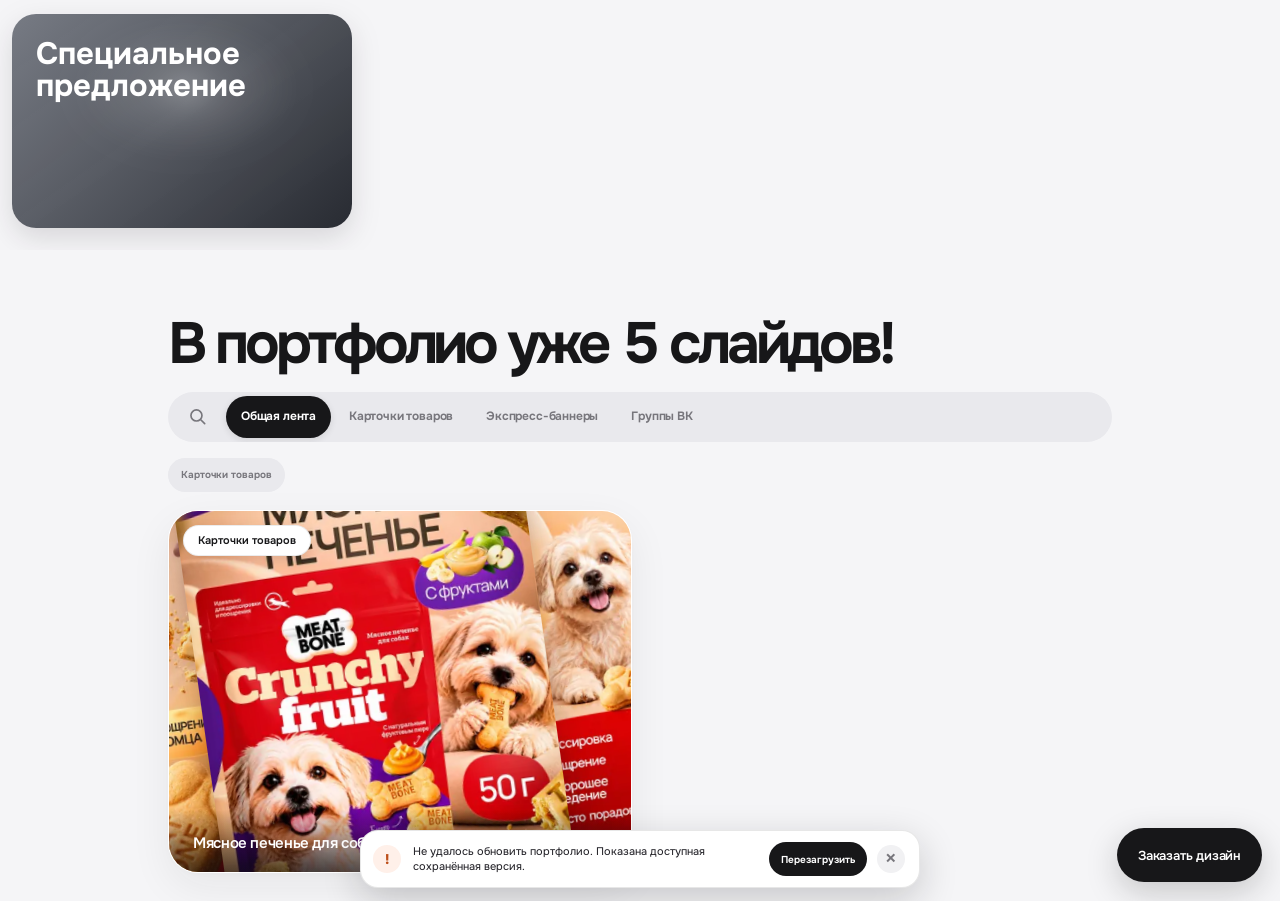
==== commit 128a9010: "Add files via upload" ====
--- a/index.html
+++ b/index.html
@@ -5,7 +5,7 @@
   <meta name="theme-color" content="#f5f5f7">
   <meta http-equiv="Content-Security-Policy" content="default-src 'self'; script-src 'self' https://cdn.jsdelivr.net https://telegram.org; style-src 'self' 'unsafe-inline'; img-src 'self' data: blob: https://hkfubiqsepanqtuosfty.supabase.co; connect-src 'self' https://hkfubiqsepanqtuosfty.supabase.co https://cdn.jsdelivr.net; font-src 'self' data:; object-src 'none'; base-uri 'self'; form-action 'self'; upgrade-insecure-requests">
   <meta name="referrer" content="no-referrer"><meta name="description" content="Портфолио работ Кирилла Пухова">
-  <title>Работы — Пухов Кирилл</title><link rel="stylesheet" href="styles.css?v=20261117-63"><script defer src="js/telegram-app.js?v=20261116-08"></script><script type="module" src="js/catalog.js?v=20261117-64"></script>
+  <title>Работы — Пухов Кирилл</title><link rel="stylesheet" href="styles.css?v=20261117-67"><script defer src="js/telegram-app.js?v=20261116-08"></script><script type="module" src="js/catalog.js?v=20261117-66"></script>
   <link rel="stylesheet" href="motion.css?v=20261116-41">
   <link rel="preload" href="assets/fonts/onest-cyrillic.woff2" as="font" type="font/woff2" crossorigin>
   <link rel="preload" href="assets/fonts/onest-latin.woff2" as="font" type="font/woff2" crossorigin>
--- a/styles.css
+++ b/styles.css
@@ -1397,6 +1397,8 @@
 .promo-cards-track{height:auto!important;min-height:0!important;display:flex!important;gap:14px!important;overflow-x:auto!important;overflow-y:hidden!important;margin:0!important;padding:14px 12px 22px!important;scroll-snap-type:x mandatory!important;touch-action:pan-x!important;scrollbar-width:none!important;}
 .promo-cards-track::-webkit-scrollbar{display:none!important;}
 .promo-card-wrap{flex:0 0 min(82vw,340px)!important;scroll-snap-align:start!important;animation:promo-card-final-enter .58s cubic-bezier(.16,1,.3,1) both!important;filter:drop-shadow(0 10px 14px rgba(20,18,26,.13))!important;}
+.promo-order{display:none!important;}
+
 .promo-card{touch-action:pan-y!important;}
 .promo-face{box-shadow:none!important;}
 .promo-actions{display:flex!important;justify-content:center!important;}
@@ -1404,3 +1406,9 @@
 @keyframes promo-card-final-enter{from{opacity:0;transform:perspective(900px) rotateY(-42deg) translateY(8px) scale(.97)}60%{opacity:1;transform:perspective(900px) rotateY(6deg) translateY(0) scale(1.01)}to{opacity:1;transform:perspective(900px) rotateY(0) translateY(0) scale(1)}}
 @media(max-width:600px){.promo-cards-track{padding:12px 10px 18px!important;}.promo-card-wrap{flex-basis:min(86vw,340px)!important;}}
 
+
+/* Let the rail own horizontal touch gestures; cards must not cancel swipe. */
+.promo-cards-track{touch-action:pan-x!important;overscroll-behavior-x:contain;}
+.promo-card{touch-action:auto!important;}
+.promo-card-wrap{touch-action:pan-x!important;}
+
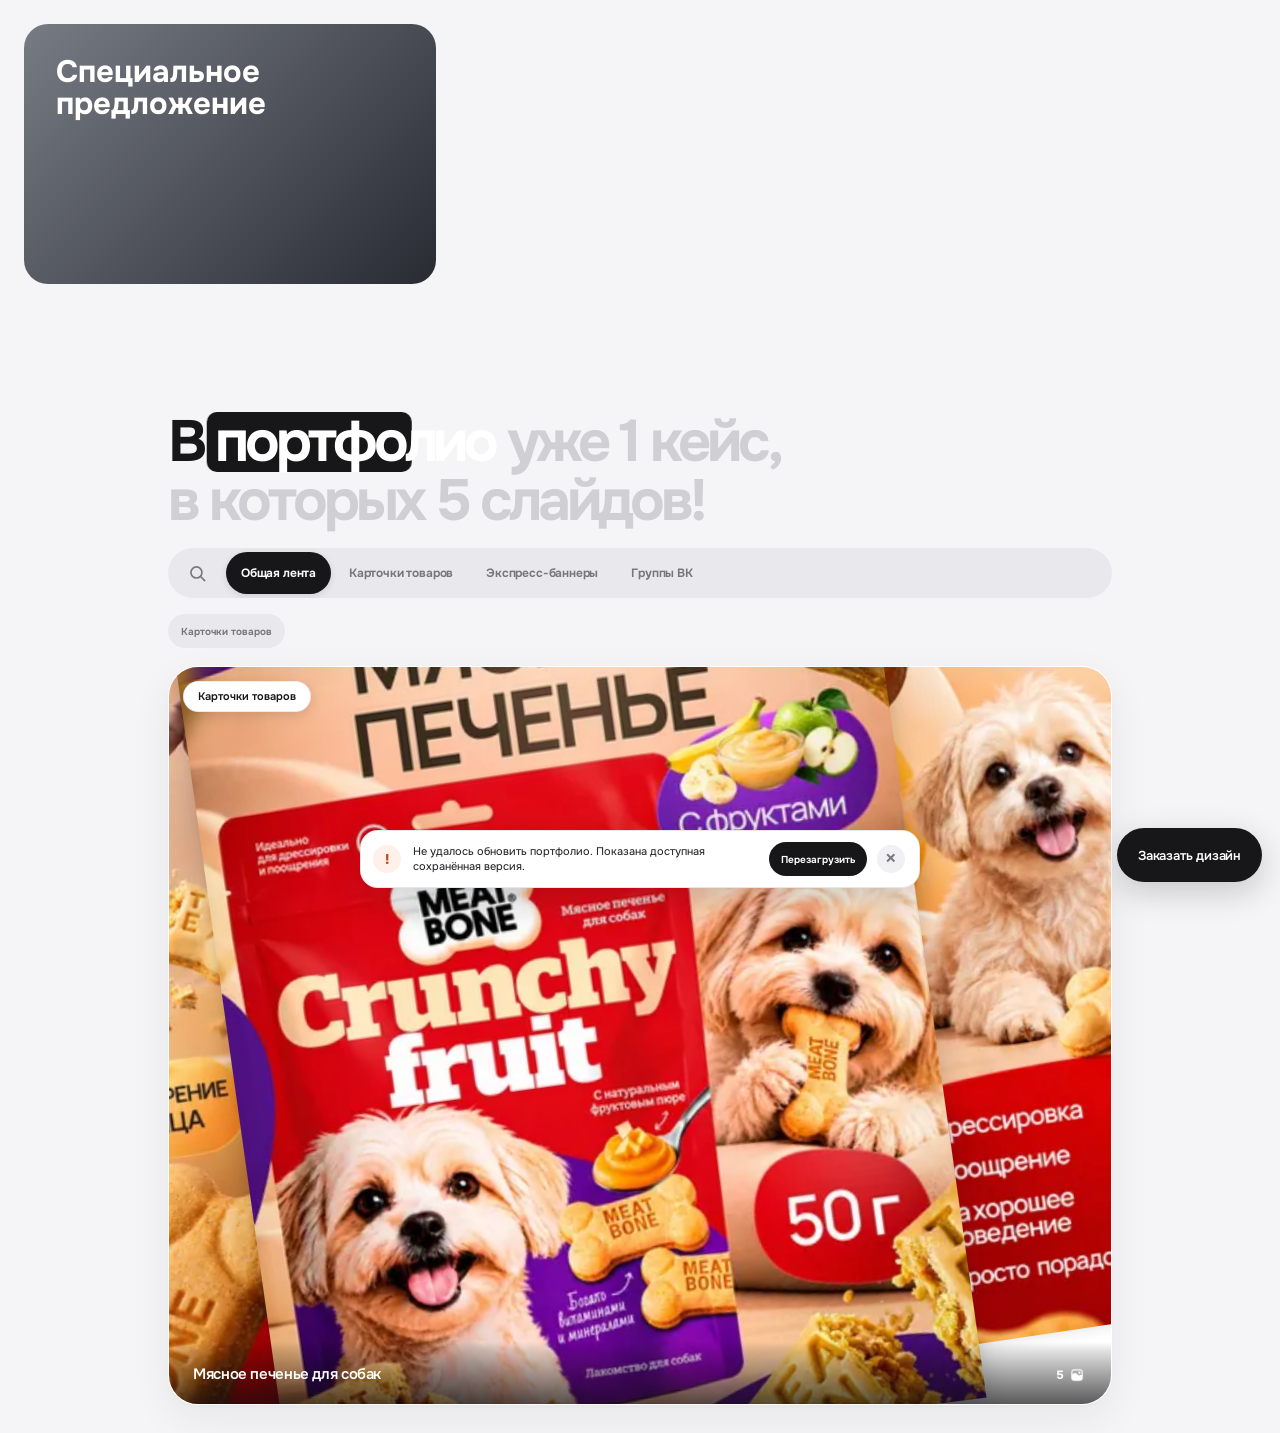
==== commit b9f2c783: "Add files via upload" ====
--- a/index.html
+++ b/index.html
@@ -5,8 +5,10 @@
   <meta name="theme-color" content="#f5f5f7">
   <meta http-equiv="Content-Security-Policy" content="default-src 'self'; script-src 'self' https://cdn.jsdelivr.net https://telegram.org; style-src 'self' 'unsafe-inline'; img-src 'self' data: blob: https://hkfubiqsepanqtuosfty.supabase.co; connect-src 'self' https://hkfubiqsepanqtuosfty.supabase.co https://cdn.jsdelivr.net; font-src 'self' data:; object-src 'none'; base-uri 'self'; form-action 'self'; upgrade-insecure-requests">
   <meta name="referrer" content="no-referrer"><meta name="description" content="Портфолио работ Кирилла Пухова">
-  <title>Работы — Пухов Кирилл</title><link rel="stylesheet" href="styles.css?v=20261117-67"><script defer src="js/telegram-app.js?v=20261116-08"></script><script type="module" src="js/catalog.js?v=20261117-66"></script>
-  <link rel="stylesheet" href="motion.css?v=20261116-41">
+  <title>Работы — Пухов Кирилл</title><link rel="stylesheet" href="styles.css?v=20261121-04"><script defer src="js/telegram-app.js?v=20261116-08"></script>
+  <link rel="stylesheet" href="motion.css?v=20261118-02">
+  <script defer src="js/read-along.js?v=20261121-01"></script>
+  <script defer src="js/site-loader.js?v=20261118-05"></script><script type="module" src="js/catalog.js?v=20261121-04"></script>
   <link rel="preload" href="assets/fonts/onest-cyrillic.woff2" as="font" type="font/woff2" crossorigin>
   <link rel="preload" href="assets/fonts/onest-latin.woff2" as="font" type="font/woff2" crossorigin>
 </head>
@@ -14,7 +16,7 @@
     <section class="promo-cards" id="promoCards" aria-label="Специальные предложения"></section>
 
   <main class="catalog-shell">
-    <header class="portfolio-heading"><h1>В портфолио уже <span class="portfolio-slide-count" id="portfolioSlideCount" aria-label="" aria-live="polite"></span> <span id="portfolioSlideWord">слайдов</span>!</h1></header>
+    <header class="portfolio-heading"><h1 class="read-along" data-read-along="portfolio" aria-live="polite">В портфолио уже 0 кейсов, в которых 0 слайдов!</h1></header>
     <nav class="segmented" id="typeTabs" aria-label="Тип работ"></nav>
     <div class="catalog-search-shell" id="catalogSearchPanel" inert aria-hidden="true"><label class="catalog-search" for="projectSearch"><svg viewBox="0 0 24 24" aria-hidden="true"><circle cx="10.8" cy="10.8" r="6.3"></circle><path d="m16 16 4.2 4.2"></path></svg><input id="projectSearch" type="text" inputmode="search" placeholder="Найти проект" autocomplete="off"></label></div>
     <div class="filters" id="filters" role="group" aria-label="Подкатегории"></div>
--- a/styles.css
+++ b/styles.css
@@ -1,3 +1,4 @@
+
 :root{color-scheme:light;--bg:#f5f5f7;--surface:#fff;--ink:#171719;--muted:#8c8b90;--line:rgba(23,23,25,.08);--accent:#e56a28;font-family:-apple-system,BlinkMacSystemFont,"SF Pro Display","Segoe UI",sans-serif;color:var(--ink);background:var(--bg);font-synthesis:none;text-rendering:optimizeLegibility;-webkit-font-smoothing:antialiased}*{box-sizing:border-box}html{min-height:100%;scroll-behavior:smooth}body{margin:0;min-width:320px;min-height:100vh;min-height:100dvh;background:var(--bg)}button,input,select,textarea{font:inherit;color:inherit}button,a{-webkit-tap-highlight-color:transparent}button{cursor:pointer}a{color:inherit;text-decoration:none}img{display:block;max-width:100%}[hidden]{display:none!important}.eyebrow{margin:0;color:#a2a0a5;font-size:9px;font-weight:750;letter-spacing:.15em}.catalog-shell,.project-shell,.admin-shell{width:min(100%,920px);margin-inline:auto;padding:calc(22px + env(safe-area-inset-top,0px)) clamp(16px,4vw,30px) calc(28px + env(safe-area-inset-bottom,0px))}.catalog-header{display:flex;align-items:center;justify-content:space-between;margin:0 4px 18px}.catalog-header h1,.admin-section-title h1{margin:4px 0 0;font-size:clamp(27px,7vw,34px);line-height:1;font-weight:740;letter-spacing:-.065em}.admin-link,.icon-button{width:42px;height:42px;display:grid;place-items:center;border:0;border-radius:50%;background:var(--surface);color:var(--ink);font-size:22px;box-shadow:0 3px 12px rgba(25,25,30,.05)}.segmented{display:flex;gap:6px;margin-bottom:12px;padding:4px;border-radius:999px;background:#e9e9ed}.segment{min-height:42px;flex:1;padding:0 12px;border:0;border-radius:999px;background:transparent;color:#77767c;font-size:12px;font-weight:650;white-space:nowrap;transition:background .2s,color .2s,transform .18s}.segment.is-active{background:#171719;color:#fff}.segment:active,.category-chip:active,.admin-link:active{transform:scale(.97)}.filters{display:flex;gap:8px;overflow-x:auto;scrollbar-width:none;margin:0 -2px 12px;padding:0 2px 2px}.filters::-webkit-scrollbar{display:none}.category-chip{min-height:40px;padding:0 15px;flex:none;border:1px solid transparent;border-radius:999px;background:#e9e9ed;color:#77767c;font-size:11px;font-weight:650;white-space:nowrap;transition:background .2s,color .2s,transform .18s}.category-chip[aria-pressed="true"]{background:#fff;border-color:rgba(23,23,25,.12);color:#171719}.search{height:42px;display:flex;align-items:center;gap:9px;margin:0 2px 16px;padding:0 12px;border-radius:14px;background:rgba(255,255,255,.8);color:#8c8b90}.search span{font-size:22px;line-height:1}.search input{width:100%;border:0;outline:0;background:transparent;font-size:12px}.work-grid{display:grid;grid-template-columns:repeat(2,minmax(0,1fr));gap:16px} .work-block{content-visibility:auto;contain-intrinsic-size:auto 340px;min-width:0;overflow:hidden;border:1px solid rgba(255,255,255,.95);border-radius:30px;background:var(--surface);box-shadow:0 14px 42px rgba(25,25,30,.065),0 2px 7px rgba(25,25,30,.025);animation:block-in .42s cubic-bezier(.2,.8,.2,1) both;cursor:pointer;transition:transform .2s cubic-bezier(.2,.8,.2,1)}.work-block:active{transform:scale(.985)}.work-block:focus-visible{outline:3px solid rgba(23,23,25,.28);outline-offset:3px}@keyframes block-in{from{opacity:0;transform:translateY(12px)}to{opacity:1;transform:none}}.carousel-window{height:clamp(240px,37vw,300px);position:relative;overflow:hidden;isolation:isolate;background:#fff}.track{position:absolute;inset:0 auto auto 0;display:flex;align-items:flex-start;gap:10px;width:max-content;padding:16px 12px 0;animation:none!important;will-change:auto}.track.is-static{animation:none}.slide{position:relative;flex:none;width:clamp(112px,18vw,150px);aspect-ratio:3/4;overflow:hidden;border-radius:21px;background:#f1f1f3}.slide img{width:100%;height:100%;object-fit:cover;border-radius:inherit;box-shadow:none}.edge{position:absolute;z-index:2;top:0;bottom:0;left:0;width:16%;pointer-events:none;background:linear-gradient(90deg,#fff 0%,rgba(255,255,255,.75) 30%,transparent 100%)}.edge.right{left:auto;right:0;transform:scaleX(-1)}@keyframes carousel{from{transform:translateX(0)}to{transform:translateX(-50%)}}.block-caption{position:absolute;z-index:3;left:18px;right:18px;bottom:0;min-height:74px;display:flex;align-items:center;justify-content:space-between;gap:10px;background:linear-gradient(0deg,#fff 71%,rgba(255,255,255,0));padding-top:18px}.block-title{min-width:0;margin:0;font-size:14px;line-height:1.2;font-weight:700;letter-spacing:-.035em}.slide-count{height:34px;min-width:48px;flex:none;display:flex;align-items:center;justify-content:center;gap:6px;padding:0 10px;border-radius:999px;background:#f0f0f2;color:#27272a;font-size:11px;font-weight:700;font-variant-numeric:tabular-nums}.slide-count svg{width:14px;height:14px}.block-detail{display:flex;align-items:center;justify-content:space-between;gap:10px;padding:0 18px 16px;color:var(--muted);font-size:10px}.block-detail strong{font-weight:600}.block-arrow{color:var(--accent);font-size:18px}.empty-state{margin:8px 0;padding:22px;border-radius:22px;background:#fff;color:var(--muted);font-size:12px;line-height:1.5;text-align:center}
 /* Project page */
 .project-shell{max-width:820px;padding-top:calc(18px + env(safe-area-inset-top,0px));animation:page-in .38s cubic-bezier(.2,.8,.2,1) both}@keyframes page-in{from{opacity:0;transform:translateY(10px)}to{opacity:1;transform:none}}.back-button{width:max-content;min-height:44px;display:flex;align-items:center;gap:9px;color:#636268;font-size:12px;font-weight:600}.back-button>span:first-child{width:38px;height:38px;display:grid;place-items:center;border-radius:50%;background:#fff;color:#171719;font-size:29px;line-height:1;box-shadow:0 3px 12px rgba(25,25,30,.05)}.project-intro{max-width:650px;margin:32px auto 28px;text-align:center}.project-intro .eyebrow{margin-bottom:12px;color:var(--accent)}.project-intro h1{margin:0 auto 13px;font-size:clamp(32px,8.5vw,62px);line-height:.98;font-weight:750;letter-spacing:-.07em}.project-description{max-width:520px;margin:0 auto;color:#77767c;font-size:clamp(13px,3.6vw,16px);line-height:1.55}.project-meta{display:flex;justify-content:center;flex-wrap:wrap;gap:10px;margin-top:22px}.meta-pill{min-width:142px;padding:12px 17px;display:flex;flex-direction:column;align-items:center;gap:6px;border:1px solid rgba(23,23,25,.035);border-radius:19px;background:#ededf0}.meta-pill span{color:#838187;font-size:9px;font-weight:600;letter-spacing:.025em}.meta-pill strong{color:#171719;font-size:15px;line-height:1.15;font-weight:750;letter-spacing:-.02em}.project-gallery{display:grid;grid-template-columns:repeat(2,minmax(0,1fr));gap:11px;touch-action:pan-y}.gallery-item{min-width:0;padding:0;overflow:hidden;border:0;border-radius:22px;background:#fff;cursor:zoom-in;box-shadow:none}.gallery-item:first-child{grid-column:1/-1;max-width:690px;justify-self:center;border-radius:27px}.gallery-item img{width:100%;height:auto;object-fit:contain;border-radius:inherit;box-shadow:none}.gallery-item:active{transform:scale(.99)}.contact-button{min-height:52px;width:max-content;max-width:100%;display:flex;align-items:center;justify-content:center;gap:20px;margin:27px auto 0;padding:0 21px;border-radius:999px;background:#171719;color:#fff;font-size:12px;font-weight:650}.contact-button span{color:#f0935a;font-size:18px}
@@ -39,7 +40,7 @@
 @media(max-width:620px){.admin-shell{padding-inline:14px}.admin-section{padding:16px}.admin-section-title{align-items:flex-start}.admin-section-title h1{font-size:25px}.builder-row,#categoryForm{grid-template-columns:1fr}.builder-row .primary-button,#categoryForm .primary-button{width:100%}.builder-list{max-width:100%}.builder-chip{max-width:100%;overflow:hidden;text-overflow:ellipsis;white-space:nowrap}}
 
 /* Carousel geometry uses each slide's real aspect ratio and one fixed travel speed. */
-.carousel-window:not(.carousel-ready) .track{visibility:hidden}
+.carousel-window:not(.carousel-ready) .track{visibility:hidden}.carousel-window.is-pointer-active .track{animation-play-state:paused!important}.carousel-window .track .slide{transition:transform 180ms cubic-bezier(.2,.75,.25,1)}.carousel-window.is-pointer-active .track .slide{transition:none}
 .track{left:0;top:0;height:auto;align-items:flex-start;gap:0;padding:0;animation:none!important;will-change:auto}
 .track.is-static{animation:none!important;transform:translateY(var(--base-y,0px))}
 .track-set{align-items:flex-start;padding:0}
@@ -75,7 +76,7 @@
 .carousel-window{width:100%;height:auto!important;min-height:0;aspect-ratio:808 / 632;perspective:780px;perspective-origin:50% 48%;transform-style:preserve-3d}
 .track,.track-set{transform-style:preserve-3d}
 .slide{z-index:var(--depth,1);transform-style:preserve-3d;backface-visibility:hidden;filter:drop-shadow(0 var(--shadow-y,2px) var(--shadow-blur,5px) rgba(18,18,22,var(--shadow-alpha,.12)));animation:slide-float var(--float-duration,8s) ease-in-out infinite alternate;animation-delay:var(--float-delay,0s);}
-@keyframes slide-float{from{transform:translateY(var(--rise,0px)) rotate(var(--card-angle,-8deg)) translateZ(var(--depth-z,0px)) rotateY(var(--depth-yaw,0deg)) scale(var(--depth-scale,1))}to{transform:translate3d(var(--drift-x,4px),var(--drift-y,-.56px),0) translateY(var(--rise,0px)) rotate(var(--card-angle,-8deg)) translateZ(var(--depth-z,0px)) rotateY(var(--depth-yaw,0deg)) scale(var(--depth-scale,1))}}
+@keyframes slide-float{from{transform:translate3d(0,0,var(--pointer-z,0px)) translateY(var(--rise,0px)) rotateX(var(--pointer-rotate-x,0deg)) rotate(var(--card-angle,-8deg)) translateZ(var(--depth-z,0px)) rotateY(calc(var(--depth-yaw,0deg) + var(--pointer-rotate-y,0deg))) scale(var(--depth-scale,1))}to{transform:translate3d(var(--drift-x,4px),var(--drift-y,-.56px),var(--pointer-z,0px)) translateY(var(--rise,0px)) rotateX(var(--pointer-rotate-x,0deg)) rotate(var(--card-angle,-8deg)) translateZ(var(--depth-z,0px)) rotateY(calc(var(--depth-yaw,0deg) + var(--pointer-rotate-y,0deg))) scale(var(--depth-scale,1))}}
 
 /* Project article editor and reading layouts */
 html,body{overflow-x:hidden;scrollbar-width:none}html::-webkit-scrollbar,body::-webkit-scrollbar{display:none}.carousel-window{aspect-ratio:var(--carousel-aspect,808 / 632);height:auto!important;min-height:0}.catalog-static-window{aspect-ratio:var(--carousel-aspect,808 / 632);height:auto!important;min-height:0}.catalog-static-preview{width:100%;height:100%;object-fit:cover}.case-slider{position:relative;max-width:690px;margin:0 auto;padding:0 44px 34px}.case-slide-window{position:relative;overflow:hidden;border-radius:25px;touch-action:pan-y;aspect-ratio:var(--media-aspect,auto)}.case-slide-track{display:flex;transition:transform .38s cubic-bezier(.2,.8,.2,1)}.case-slide{flex:0 0 100%;width:100%;padding:0;border:0;background:#fff;cursor:zoom-in}.case-slide img{width:100%;height:auto;max-height:82vh;object-fit:contain;border-radius:25px}.case-arrow{position:absolute;z-index:2;top:45%;width:38px;height:38px;border:0;border-radius:50%;background:#fff;box-shadow:0 5px 18px #17171918;font-size:25px;line-height:1}.case-prev{left:0}.case-next{right:0}.case-slider-count{position:absolute;bottom:3px;left:50%;transform:translateX(-50%);color:#85838a;font-size:11px;font-variant-numeric:tabular-nums}.project-story{display:grid;gap:22px}.article-rich{font-size:16px;line-height:1.72;color:#45444a;overflow-wrap:anywhere}.article-rich p{margin:0 0 1em}.article-rich h2{margin:1.25em 0 .55em;color:#171719;font-size:clamp(24px,5.5vw,38px);line-height:1.05;letter-spacing:-.055em}.article-rich h3{margin:1.15em 0 .5em;color:#171719;font-size:clamp(19px,4.5vw,27px);line-height:1.1;letter-spacing:-.04em}.article-rich ul,.article-rich ol{padding-left:1.4em}.article-rich blockquote{margin:1.2em 0;padding:5px 0 5px 16px;border-left:3px solid #e56a28;color:#68676c}.article-rich a{color:#c9571d;text-decoration:underline;text-underline-offset:3px}.article-image{margin:0}.article-image img{width:100%;height:auto;border-radius:23px}.story-add-actions,.block-actions{display:flex;align-items:center;gap:6px}.block-actions button:not(.delete-button){width:32px;height:32px;border:0;border-radius:50%;background:#fff;color:#343339;font-size:15px}.story-edit-card .story-image-preview{width:100%;max-width:520px}.story-image-preview button[data-replace],#previewImageBox button{position:absolute;top:8px;right:8px;min-height:32px;padding:0 10px;border:0;border-radius:999px;background:#171719dc;color:#fff;font-size:10px}.preview-drop{min-height:90px!important}.rich-toolbar{position:sticky;top:8px;z-index:4;display:flex;align-items:center;flex-wrap:wrap;gap:4px;padding:5px;border:1px solid var(--line);border-radius:12px;background:#fff;box-shadow:0 4px 14px #1717190c}.rich-toolbar button{min-width:32px;height:32px;padding:0 8px;border:0;border-radius:8px;background:#f4f4f6;font-size:12px}.rich-toolbar button:hover{background:#e9e9ed}.rich-toolbar span{width:1px;height:20px;margin:0 3px;background:var(--line)}.rich-toolbar select{width:auto;min-height:32px;padding:0 8px;border:1px solid var(--line);border-radius:8px;background:#f4f4f6;font-size:10px}.rich-editor{min-height:180px;padding:17px;border:1px solid var(--line);border-radius:14px;background:#fff;color:#35343a;font-size:15px;line-height:1.65;outline-color:var(--accent);overflow-wrap:anywhere}.rich-editor:empty:before{content:attr(data-placeholder);color:#aaa8af;pointer-events:none}.rich-editor h2{font-size:28px;line-height:1.1}.rich-editor h3{font-size:22px;line-height:1.15}#previewImageBox{position:relative;max-width:460px;margin-top:10px;overflow:hidden;border-radius:16px}#previewImageBox img{width:100%;max-height:300px;object-fit:cover}.article-block{scroll-margin-top:20px}
@@ -1197,7 +1198,7 @@
 
 
 /* Physical promo card: one light source, real thickness, gradient glass surfaces. */
-.promo-cards-track{overflow-x:auto!important;overflow-y:visible!important;padding:22px 24px 38px!important;margin:-10px -24px!important;touch-action:pan-x pan-y}.promo-card-wrap{padding:6px 0 18px!important}.promo-card{perspective:1100px!important;transform-style:preserve-3d!important;filter:drop-shadow(0 24px 26px rgba(12,12,18,.32))!important}.promo-card-body{position:absolute;inset:0;transform-style:preserve-3d;transition:transform .76s cubic-bezier(.16,1,.3,1)}.promo-card.is-flipped .promo-card-body{transform:rotateY(180deg)}.promo-face{overflow:hidden!important;transform-style:preserve-3d!important;background:linear-gradient(135deg,#ffffff18,#ffffff05 42%,#00000030),radial-gradient(circle at 18% 8%,var(--promo-accent,#e56a28)77,transparent 0),linear-gradient(135deg,#292732,#111119 72%)!important;box-shadow:inset 0 1px 0 #ffffff58,inset 0 -22px 42px #00000040!important}.promo-face:before{display:none!important}.promo-face:after{content:"";position:absolute;inset:0;z-index:3;pointer-events:none;border-radius:inherit;background:radial-gradient(circle at var(--light-x,35%) var(--light-y,25%),#ffffffbc 0,#ffffff42 7%,transparent 27%);mix-blend-mode:screen;transform:translateZ(8px)}.promo-back{background:linear-gradient(135deg,#ffffff15,#ffffff04 38%,#0000003c),linear-gradient(135deg,#28252f,#111116 62%,var(--promo-accent,#e56a28))!important}.promo-icon-bg{position:absolute;z-index:0;right:-8%;bottom:-30%;font-size:clamp(150px,42vw,230px);line-height:.8;color:var(--promo-accent,#e56a28);opacity:.25;transform:rotate(-15deg) translateZ(12px);filter:blur(.2px) drop-shadow(0 0 18px var(--promo-accent,#e56a28));pointer-events:none}.promo-front h2,.promo-timer-wrap,.promo-code,.promo-copy{position:relative;z-index:5}.promo-edge{position:absolute;z-index:0;display:block;pointer-events:none;background:linear-gradient(90deg,#0d0c12,#7b7486 48%,#17151d);box-shadow:0 0 8px #00000070}.promo-edge-top,.promo-edge-bottom{left:10px;right:10px;height:7px;transform:translateZ(-4px);border-radius:50%}.promo-edge-top{top:-2px}.promo-edge-bottom{bottom:-2px}.promo-edge-left,.promo-edge-right{top:8px;bottom:8px;width:7px;transform:translateZ(-4px);border-radius:50%}.promo-edge-left{left:-2px}.promo-edge-right{right:-2px}.promo-light{position:absolute;inset:-8%;z-index:8;pointer-events:none;border-radius:inherit;background:radial-gradient(circle at var(--light-x,35%) var(--light-y,25%),#ffffff85 0,#ffffff22 6%,transparent 25%);mix-blend-mode:screen;transform:translateZ(16px)}.promo-timer-line{width:clamp(90px,28vw,150px)!important;background:linear-gradient(90deg,var(--promo-accent,#e56a28),#ffffffc7)!important;transform:scaleX(var(--time-progress,1))!important;animation:none!important}.promo-card.is-timer-ending .promo-timer{color:#ffd1bc;animation:promo-timer-alert .8s ease-in-out infinite}.promo-card.is-timer-ending .promo-timer-line{filter:brightness(1.5)}
+.promo-cards-track{overflow-x:auto!important;overflow-y:visible!important;padding:22px 24px 38px!important;margin:-10px -24px!important;touch-action:pan-x pan-y}.promo-card-wrap{padding:6px 0 18px!important}.promo-card{perspective:1100px!important;transform:perspective(1100px) rotateX(var(--tilt-x,0deg)) rotateY(var(--tilt-y,0deg)) translateZ(0)!important;transform-style:preserve-3d!important;filter:drop-shadow(0 24px 26px rgba(12,12,18,.32))!important;will-change:transform}.promo-card-body{position:absolute;inset:0;transform-style:preserve-3d;transition:none}.promo-card.is-flipped .promo-card-body{transform:rotateY(180deg)}.promo-card.is-pressed{filter:drop-shadow(0 16px 20px rgba(12,12,18,.28))!important}.promo-card [data-promo-depth]{will-change:transform;transform-style:preserve-3d}.promo-face{overflow:hidden!important;transform-style:preserve-3d!important;background:linear-gradient(135deg,#ffffff18,#ffffff05 42%,#00000030),radial-gradient(circle at 18% 8%,var(--promo-accent,#e56a28)77,transparent 0),linear-gradient(135deg,#292732,#111119 72%)!important;box-shadow:inset 0 1px 0 #ffffff58,inset 0 -22px 42px #00000040!important}.promo-face:before{display:none!important}.promo-face:after{content:"";position:absolute;inset:0;z-index:3;pointer-events:none;border-radius:inherit;background:radial-gradient(circle at var(--light-x,35%) var(--light-y,25%),#ffffffbc 0,#ffffff42 7%,transparent 27%);mix-blend-mode:screen;transform:translateZ(8px)}.promo-back{background:linear-gradient(135deg,#ffffff15,#ffffff04 38%,#0000003c),linear-gradient(135deg,#28252f,#111116 62%,var(--promo-accent,#e56a28))!important}.promo-icon-bg{position:absolute;z-index:0;right:-8%;bottom:-30%;font-size:clamp(150px,42vw,230px);line-height:.8;color:var(--promo-accent,#e56a28);opacity:.25;transform:rotate(-15deg) translateZ(12px);filter:blur(.2px) drop-shadow(0 0 18px var(--promo-accent,#e56a28));pointer-events:none}.promo-front h2,.promo-timer-wrap,.promo-code,.promo-copy{position:relative;z-index:5}.promo-edge{position:absolute;z-index:0;display:block;pointer-events:none;background:linear-gradient(90deg,#0d0c12,#7b7486 48%,#17151d);box-shadow:0 0 8px #00000070}.promo-edge-top,.promo-edge-bottom{left:10px;right:10px;height:7px;transform:translateZ(-4px);border-radius:50%}.promo-edge-top{top:-2px}.promo-edge-bottom{bottom:-2px}.promo-edge-left,.promo-edge-right{top:8px;bottom:8px;width:7px;transform:translateZ(-4px);border-radius:50%}.promo-edge-left{left:-2px}.promo-edge-right{right:-2px}.promo-light{position:absolute;inset:-8%;z-index:8;pointer-events:none;border-radius:inherit;background:radial-gradient(circle at var(--light-x,35%) var(--light-y,25%),#ffffff85 0,#ffffff22 6%,transparent 25%);mix-blend-mode:screen;transform:translateZ(16px)}.promo-timer-line{width:clamp(90px,28vw,150px)!important;background:linear-gradient(90deg,var(--promo-accent,#e56a28),#ffffffc7)!important;transform:scaleX(var(--time-progress,1))!important;animation:none!important}.promo-card.is-timer-ending .promo-timer{color:#ffd1bc;animation:promo-timer-alert .8s ease-in-out infinite}.promo-card.is-timer-ending .promo-timer-line{filter:brightness(1.5)}
 .case-article .article-rich,.case-article-title{letter-spacing:-.018em!important}.case-article .article-rich p{line-height:1.52!important}.case-article .article-rich h2,.case-article .article-rich h3{letter-spacing:-.035em!important}.case-article>*+*{margin-top:0!important}
 @media(prefers-reduced-motion:reduce){.promo-card-body,.promo-face:after,.promo-light{transition:none!important}.promo-card.is-timer-ending .promo-timer{animation:none!important}}
 
@@ -1397,6 +1398,14 @@
 .promo-cards-track{height:auto!important;min-height:0!important;display:flex!important;gap:14px!important;overflow-x:auto!important;overflow-y:hidden!important;margin:0!important;padding:14px 12px 22px!important;scroll-snap-type:x mandatory!important;touch-action:pan-x!important;scrollbar-width:none!important;}
 .promo-cards-track::-webkit-scrollbar{display:none!important;}
 .promo-card-wrap{flex:0 0 min(82vw,340px)!important;scroll-snap-align:start!important;animation:promo-card-final-enter .58s cubic-bezier(.16,1,.3,1) both!important;filter:drop-shadow(0 10px 14px rgba(20,18,26,.13))!important;}
+
+/* Fixed promo highlight: stays in the wrapper while the card tilts underneath it. */
+.promo-card-wrap{position:relative;isolation:isolate;}
+.promo-face{background:linear-gradient(var(--promo-gradient-angle,135deg),var(--promo-color-start,#777b84),var(--promo-color-end,#282b32))!important;}
+.promo-face:before,.promo-face:after{display:none!important;}
+.promo-card-wrap::after{content:"";position:absolute;z-index:12;inset:8% 4%;pointer-events:none;border-radius:24px;background:radial-gradient(ellipse 42% 32% at 28% 18%,color-mix(in srgb,var(--promo-light-color,#fff) 46%,transparent),color-mix(in srgb,var(--promo-light-color,#fff) 14%,transparent) 34%,transparent 72%);mix-blend-mode:screen;}
+@media(prefers-reduced-motion:reduce){.promo-card-wrap::after{display:none;}}
+
 .promo-order{display:none!important;}
 
 .promo-card{touch-action:pan-y!important;}
@@ -1407,8 +1416,72 @@
 @media(max-width:600px){.promo-cards-track{padding:12px 10px 18px!important;}.promo-card-wrap{flex-basis:min(86vw,340px)!important;}}
 
 
-/* Let the rail own horizontal touch gestures; cards must not cancel swipe. */
-.promo-cards-track{touch-action:pan-x!important;overscroll-behavior-x:contain;}
-.promo-card{touch-action:auto!important;}
-.promo-card-wrap{touch-action:pan-x!important;}
-
+
+
+/* Restore visible label in the fixed order CTA. */
+body.catalog-page .order-fab .order-fab-label{display:inline!important;width:auto!important;height:auto!important;border-radius:0!important;background:transparent!important;font-size:inherit!important;}
+
+
+.site-loader{position:fixed;z-index:9999;inset:0;display:grid;place-items:center;background:#fff;opacity:1;transition:opacity .5s ease}.site-loader.is-done{opacity:0;pointer-events:none}.site-loader-logo{width:44px;height:44px;object-fit:contain}body.project-page .project-hero-3d:not(.is-carousel-in-view) .track{animation-play-state:paused!important}
+body.contact-page .contact-promos .promo-cards{overflow:visible!important}body.contact-page .contact-promos .promo-cards-track{touch-action:pan-x pan-y!important;overscroll-behavior-x:contain!important}body.contact-page .contact-promos .promo-card{touch-action:pan-x pan-y!important}
+
+
+body.contact-page .contact-promos .promo-card{touch-action:pan-x pan-y!important}
+
+/* Promo cards: flat color treatment, no light or shadow effects. */
+.promo-card-wrap,
+.promo-card{filter:none!important;}
+.promo-face{border-color:transparent!important;box-shadow:none!important;background:linear-gradient(var(--promo-gradient-angle,135deg),var(--promo-color-start,#777b84),var(--promo-color-end,#282b32))!important;}
+.promo-face:before,
+.promo-face:after,
+.promo-card-wrap:after,
+.promo-light{display:none!important;content:none!important;box-shadow:none!important;filter:none!important;}
+.promo-card.is-pressed,
+.promo-card:active,
+.promo-card-wrap:has(.promo-card.is-pressed){filter:none!important;box-shadow:none!important;}
+
+/* Promo rail can overlap the catalog heading while cards tilt. */
+.promo-cards{position:relative;z-index:4;margin-bottom:-12px!important;overflow:visible!important;}
+.promo-cards-track{padding-bottom:0!important;overflow-x:auto!important;overflow-y:visible!important;}
+.catalog-shell{position:relative;z-index:1;}
+.portfolio-heading{position:relative;z-index:0;}
+@media(max-width:600px){.promo-cards{margin-bottom:-8px!important;}.promo-cards-track{padding-bottom:0!important;}}
+
+
+
+
+
+
+
+
+
+
+
+
+/* Promo cards: keep the complete card visible and give the countdown a living rhythm. */
+.promo-cards,
+.promo-cards-track,
+.promo-card-wrap,
+.promo-card,
+.promo-card-body,
+.promo-face,
+.promo-front,
+.promo-back{overflow:visible!important;}
+.promo-cards{padding:24px 0 34px!important;}
+.promo-cards-track{align-items:flex-start!important;padding:0 24px 18px!important;}
+.promo-card-wrap{padding:0 0 12px!important;}
+.promo-card{height:auto!important;min-height:260px;border-radius:28px!important;}
+.promo-card-body{min-height:260px!important;}
+.promo-face{min-height:260px!important;border-radius:28px!important;}
+.promo-front{display:flex!important;flex-direction:column!important;justify-content:space-between!important;padding:32px!important;}
+.promo-card-copy{max-width:100%!important;}
+.promo-timer-wrap{position:relative!important;z-index:3!important;margin-top:28px!important;padding-top:12px!important;}
+.promo-timer{display:inline-block!important;min-width:8ch!important;font-variant-numeric:tabular-nums!important;animation:promo-timer-breathe 2.4s ease-in-out infinite!important;}
+.promo-timer-line{overflow:visible!important;}
+.promo-timer-line:before{transform:scaleX(var(--time-progress,0))!important;transform-origin:left center!important;}
+.promo-card.is-timer-ending .promo-timer{animation:promo-timer-ending .8s ease-in-out infinite!important;}
+@keyframes promo-timer-breathe{0%,100%{opacity:1;transform:translateY(0)}50%{opacity:.82;transform:translateY(-2px)}}
+@keyframes promo-timer-ending{0%,100%{color:#fff;transform:scale(1)}50%{color:#ffd4c7;transform:scale(1.045)}}
+@media(max-width:640px){.promo-cards-track{padding-inline:16px!important}.promo-front{padding:25px!important}.promo-face,.promo-card-body,.promo-card{min-height:230px!important}.promo-front h2{font-size:clamp(28px,8vw,42px)!important}}
+@media(prefers-reduced-motion:reduce){.promo-timer,.promo-card.is-timer-ending .promo-timer{animation:none!important}}
+
--- a/motion.css
+++ b/motion.css
@@ -150,11 +150,10 @@
 html, body { overscroll-behavior-x: none; }
 a, button { touch-action: manipulation; }
 
-@media (max-width: 600px) {
-  #typeTabs { min-height: 54px; }
-  #typeTabs .segment { font-size: 12px; }
-  .work-grid { grid-template-columns: minmax(0, 1fr) !important; }
-}
+@media (max-width: 1400px) {
+  body.catalog-page .work-grid { grid-template-columns: minmax(0, 1fr) !important; }
+}
+body.tg-mini-app.catalog-page .work-grid { grid-template-columns: minmax(0, 1fr) !important; }
 @media (prefers-reduced-motion: reduce) {
   ::view-transition-old(root), ::view-transition-new(root),
   .viewer.open, .viewer.closing, .viewer.open .viewer-frame, .viewer.closing .viewer-frame {
@@ -306,11 +305,6 @@
   body .work-grid .work-block { animation: none !important; }
 }
 
-/* Keep the mobile portfolio geometry stable while Telegram expands its viewport. */
-@media (max-width: 900px) {
-  body.catalog-page .work-grid { grid-template-columns: minmax(0,1fr) !important; }
-}
-body.tg-mini-app.catalog-page .work-grid { grid-template-columns: minmax(0,1fr) !important; }
 body .work-grid .work-block { animation: catalog-card-soft-in 340ms cubic-bezier(.2,.75,.25,1) both !important; }
 @keyframes catalog-card-soft-in {
   from { opacity: .35; transform: translate3d(0,6px,0) scale(.995); }
@@ -389,23 +383,6 @@
 }
 body.catalog-page #typeTabs .segment-indicator.is-initializing { transition: none !important; }
 
-/* Telegram's WKWebView recomposites preserve-3d children during viewport expansion.
-   Keep the intentional diagonal stack, but make its layer order static there. */
-body.tg-mini-app.catalog-page .carousel-window {
-  perspective: none !important;
-  transform-style: flat !important;
-  isolation: isolate !important;
-}
-body.tg-mini-app.catalog-page .carousel-window .track,
-body.tg-mini-app.catalog-page .carousel-window .track-set {
-  transform-style: flat !important;
-}
-body.tg-mini-app.catalog-page .carousel-window .slide {
-  transform: translateY(var(--rise,0px)) rotate(var(--card-angle,-8deg)) scale(var(--depth-scale,1)) !important;
-  transform-style: flat !important;
-  backface-visibility: visible !important;
-  z-index: var(--depth,1) !important;
-}
 
 /* Let the project cover continue behind Telegram's chrome, while keeping
    controls below Telegram's header and the device status area. */
@@ -545,6 +522,7 @@
   body .project-gallery img.image-ready,
   body .case-slide-window img.image-ready,
   body .article-image-block img.image-ready,
+
   body .article-image img.image-ready { transition: none !important; }
 }
 
@@ -555,3 +533,51 @@
 body.project-page .hero3d-window.has-lqip:not(.carousel-ready) .carousel-loading-skeleton,
 body.project-page .case-slide-window.has-lqip:not(.carousel-ready) .carousel-loading-skeleton { opacity:.22; }
 
+/* Read along: the highlight automatically travels word by word. */
+.read-along {
+  position: relative;
+  isolation: isolate;
+}
+.read-along-word {
+  position: relative;
+  z-index: 1;
+
+  color: #d0cfd4;
+  transition: color .18s ease;
+}
+.read-along-word.is-read { color: #fff; }
+.read-along-word.is-seen { color: inherit; }
+.read-along.is-read-done .read-along-word { color: inherit; }
+.read-along-highlight {
+  position: absolute;
+  z-index: 0;
+  top: 0;
+  left: 0;
+  min-width: 1px;
+  border-radius: 10px;
+  background: #171719;
+  opacity: 1;
+  transition: opacity .36s ease;
+  pointer-events: none;
+  will-change: transform, width, height;
+}
+.read-along.is-read-done .read-along-highlight { opacity: 0; }
+@media (prefers-reduced-motion: reduce) {
+  .read-along-word { transition: none; }
+}
+
+/* Contact title must keep normal inline wrapping while Read along is active. */
+body.contact-page .read-along {
+  display: block !important;
+  min-height: 0 !important;
+  white-space: normal !important;
+  text-wrap: balance;
+  overflow-wrap: normal;
+}
+body.contact-page .read-along-word {
+  display: inline !important;
+  white-space: normal !important;
+}
+
+
+
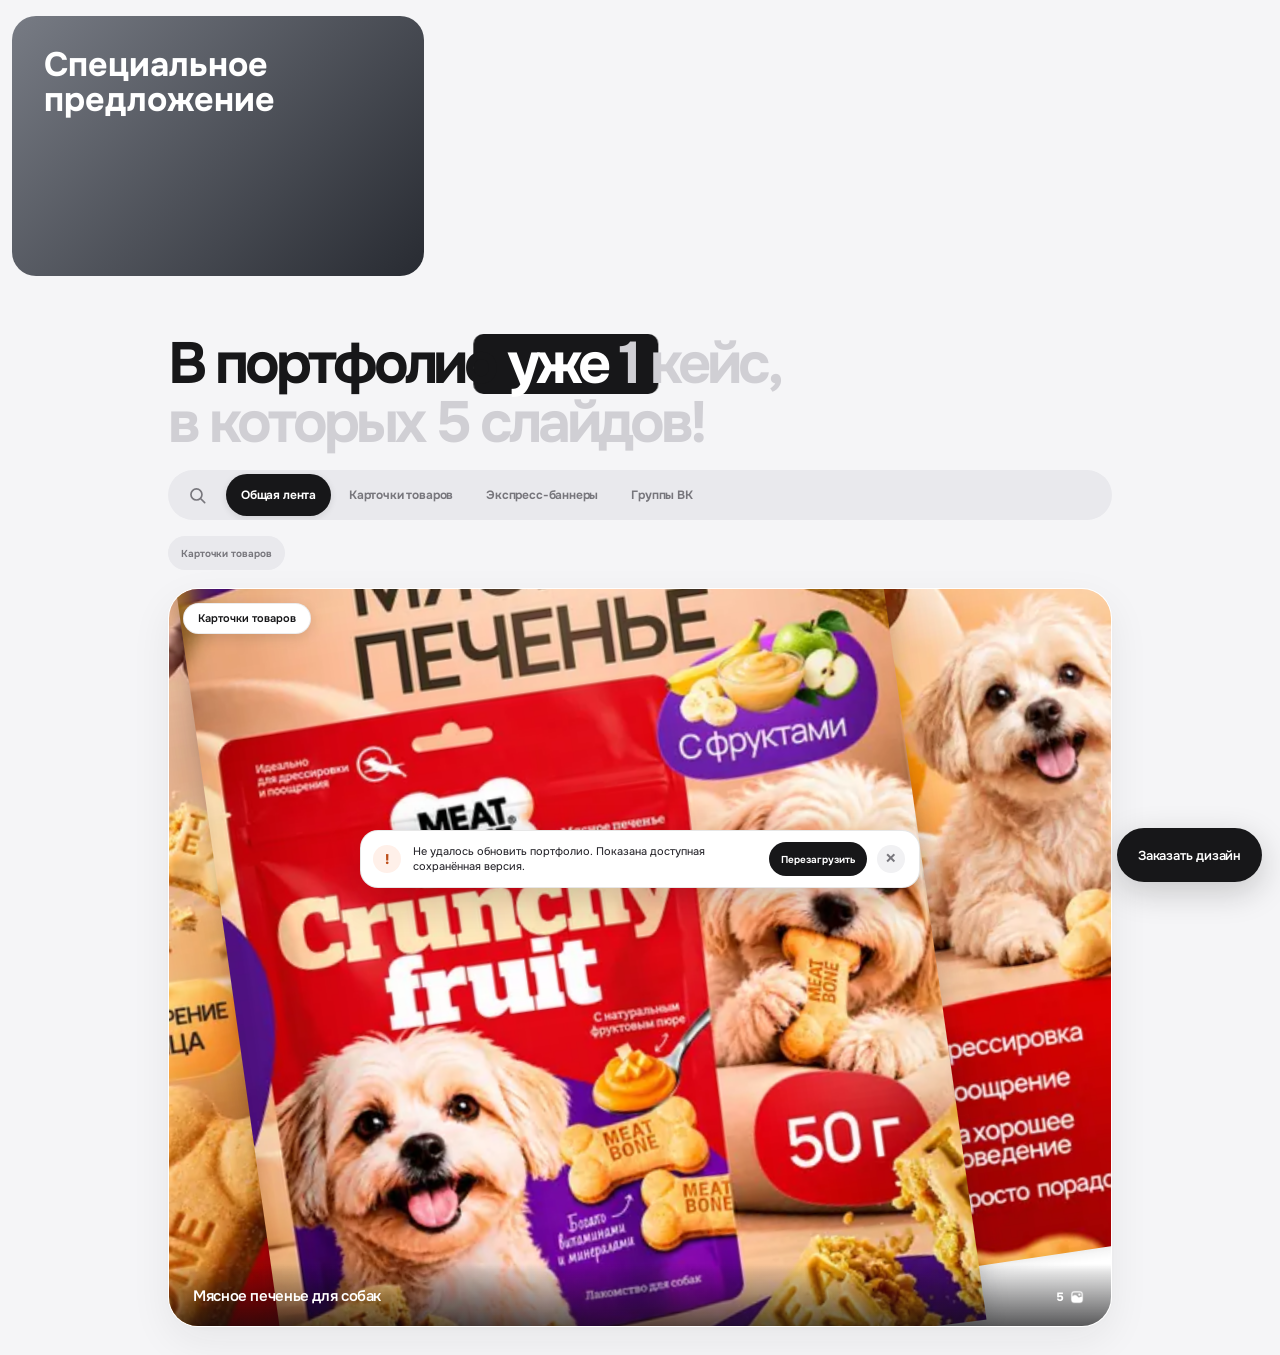
==== commit e1a3fb0f: "Add files via upload" ====
--- a/index.html
+++ b/index.html
@@ -5,10 +5,10 @@
   <meta name="theme-color" content="#f5f5f7">
   <meta http-equiv="Content-Security-Policy" content="default-src 'self'; script-src 'self' https://cdn.jsdelivr.net https://telegram.org; style-src 'self' 'unsafe-inline'; img-src 'self' data: blob: https://hkfubiqsepanqtuosfty.supabase.co; connect-src 'self' https://hkfubiqsepanqtuosfty.supabase.co https://cdn.jsdelivr.net; font-src 'self' data:; object-src 'none'; base-uri 'self'; form-action 'self'; upgrade-insecure-requests">
   <meta name="referrer" content="no-referrer"><meta name="description" content="Портфолио работ Кирилла Пухова">
-  <title>Работы — Пухов Кирилл</title><link rel="stylesheet" href="styles.css?v=20261121-04"><script defer src="js/telegram-app.js?v=20261116-08"></script>
+  <title>Работы — Пухов Кирилл</title><link rel="stylesheet" href="styles.css?v=20261121-06"><script defer src="js/telegram-app.js?v=20261116-08"></script>
   <link rel="stylesheet" href="motion.css?v=20261118-02">
-  <script defer src="js/read-along.js?v=20261121-01"></script>
-  <script defer src="js/site-loader.js?v=20261118-05"></script><script type="module" src="js/catalog.js?v=20261121-04"></script>
+  <script defer src="js/read-along.js?v=20261122-01"></script>
+  <script defer src="js/site-loader.js?v=20261118-05"></script><script type="module" src="js/catalog.js?v=20261121-08"></script>
   <link rel="preload" href="assets/fonts/onest-cyrillic.woff2" as="font" type="font/woff2" crossorigin>
   <link rel="preload" href="assets/fonts/onest-latin.woff2" as="font" type="font/woff2" crossorigin>
 </head>
--- a/styles.css
+++ b/styles.css
@@ -723,6 +723,68 @@
 .site-scroll-veil{position:fixed;z-index:9990;inset:0;pointer-events:none;background:radial-gradient(ellipse 140% 105% at 50% var(--veil-y,50%),rgba(255,255,255,0) 30%,rgba(255,255,255,.025) 40%,rgba(255,255,255,.12) 55%,rgba(255,255,255,.32) 74%,rgba(255,255,255,.5) 100%)}
 body .order-fab,body .contact-hero .telegram-button{z-index:10000!important}
 body.project-page .viewer{z-index:10001}
+
+body.project-page .marker-word{position:relative;display:inline;isolation:isolate;white-space:normal}
+body.project-page .marker-word::after{transition-duration:.9s}
+body.project-page .marker-word[data-marker="circle"]::after{transition-duration:.9s,.3s}
+
+body.project-page .marker-word::after{position:absolute;z-index:-1;right:-.08em;bottom:.02em;left:-.08em;height:.3em;border-radius:2px 4px 2px 3px;background:color-mix(in srgb,var(--accent,#e56a28) 34%,transparent);clip-path:polygon(0 34%,18% 18%,43% 28%,69% 12%,100% 22%,98% 83%,68% 74%,39% 92%,14% 77%,1% 90%);content:"";transform:scaleX(0) rotate(-1.5deg);transform-origin:left center;transition:transform .9s cubic-bezier(.22,.72,.2,1);transition-delay:var(--marker-delay,0ms)}
+body.project-page .marker-word.is-marker-drawn::after{transform:scaleX(1) rotate(-1deg)}
+body.project-page .marker-word[data-marker="highlight"]::after{inset:-.04em -.1em 0;height:auto;border-radius:.14em;transform:scaleX(0) rotate(0);transform-origin:left center}
+body.project-page .marker-word[data-marker="highlight"].is-marker-drawn::after{transform:scaleX(1)}
+body.project-page .marker-word[data-marker="circle"]::after{inset:-.28em -.22em -.18em;height:auto;border:1.4px solid color-mix(in srgb,var(--accent,#e56a28) 75%,transparent);border-radius:48% 54% 46% 52%;background:transparent;transform:scale(.7) rotate(-11deg);opacity:0;transition:transform .9s cubic-bezier(.2,.8,.2,1),opacity .3s linear;transform-origin:center}
+body.project-page .marker-word[data-marker="circle"].is-marker-drawn::after{transform:scale(1) rotate(-5deg);opacity:1}
+body.project-page .marker-word[data-marker="box"]::after{inset:-.17em -.13em -.12em;height:auto;border:1.5px solid color-mix(in srgb,var(--accent,#e56a28) 72%,transparent);border-radius:2px;background:transparent;transform:scaleX(0);transform-origin:left center}
+body.project-page .marker-word[data-marker="box"].is-marker-drawn::after{transform:scaleX(1) rotate(-.5deg)}
+body.project-page .marker-word[data-marker="strike"]::after{top:48%;right:-.08em;bottom:auto;left:-.08em;height:2px;border-radius:2px;transform:scaleX(0) rotate(-3deg);transform-origin:left center}
+body.project-page .marker-word[data-marker="strike"].is-marker-drawn::after{transform:scaleX(1) rotate(-3deg)}
+body.project-page .case-slider.is-single-slide{padding-bottom:0}
+
+/* Kokonut-style marker drawing: the SVG pen travels along the hand-drawn path. */
+body.project-page .marker-word::after{display:none!important}
+body.project-page .marker-word{display:inline-block;position:relative;isolation:isolate;line-height:inherit}
+body.project-page .marker-svg{position:absolute;z-index:-1;inset:-.16em -.2em -.12em;width:calc(100% + .4em);height:calc(100% + .28em);overflow:visible;pointer-events:none}
+body.project-page .marker-stroke{fill:none;stroke:#fff;stroke-linecap:round;stroke-dashoffset:var(--marker-length,100);transition:stroke-dashoffset 1.05s cubic-bezier(.45,.05,.25,1)}
+body.project-page .marker-word.is-marker-drawn .marker-stroke{stroke-dashoffset:0}
+body.project-page .marker-ink{position:relative;z-index:0}
+@media(prefers-reduced-motion:reduce){body.project-page .marker-stroke{transition:none;stroke-dashoffset:0}}
+body.project-page .marker-svg{preserveAspectRatio:none}
+
+
+/* Keep each hand-drawn path tight to the marked word, not to the full line box. */
+body.project-page .marker-word{line-height:1;vertical-align:baseline}
+body.project-page .marker-svg{inset:-.22em -.16em -.16em;width:calc(100% + .32em);height:calc(100% + .38em)}
+body.project-page .marker-word[data-marker="circle"] .marker-svg{inset:-.3em -.2em -.26em;width:calc(100% + .4em);height:calc(100% + .56em)}
+body.project-page .marker-word[data-marker="box"] .marker-svg{inset:-.2em -.14em -.16em;width:calc(100% + .28em);height:calc(100% + .36em)}
+body.project-page .marker-word[data-marker="underline"] .marker-svg{inset:.25em -.08em -.16em;width:calc(100% + .16em);height:calc(100% - .08em)}
+body.project-page .marker-word[data-marker="strike"] .marker-svg{inset:-.08em -.08em -.08em;width:calc(100% + .16em);height:calc(100% + .16em)}
+body.project-page .marker-word[data-marker="highlight"] .marker-svg{inset:-.12em -.08em -.08em;width:calc(100% + .16em);height:calc(100% + .2em)}
+
+
+body.project-page .case-slider.is-single-slide .case-slider-count,body.project-page .case-slider.is-single-slide .case-slider-dots{display:none}
+
+/* Final marker text surface: one warm, hand-drawn highlight behind each phrase. */
+body.project-page .marker-word::after{display:none!important}
+body.project-page .marker-word{display:inline-block!important;position:relative;line-height:inherit!important;vertical-align:baseline;isolation:isolate}
+body.project-page .marker-svg{position:absolute!important;z-index:0!important;inset:-.18em -.18em -.12em!important;width:calc(100% + .36em)!important;height:calc(100% + .3em)!important;overflow:visible;pointer-events:none}
+body.project-page .marker-word{z-index:0!important}
+body.project-page .marker-ink{fill:#f59e78!important;fill-opacity:.42!important;stroke:none!important}
+body.project-page .marker-word{color:inherit}
+body.project-page .marker-stroke{fill:none!important;stroke:#fff!important;stroke-width:var(--marker-pen-width,16px)!important;stroke-linecap:round!important;stroke-linejoin:round!important;stroke-dasharray:var(--marker-length,100) var(--marker-length,100)!important;stroke-dashoffset:var(--marker-length,100)!important;transition:none!important}
+body.project-page .marker-word.is-marker-drawn .marker-stroke{animation:marker-ink-draw 1.25s cubic-bezier(.45,.05,.25,1) both!important}
+@keyframes marker-ink-draw{from{stroke-dashoffset:var(--marker-length,100)}to{stroke-dashoffset:0}}
+@media(prefers-reduced-motion:reduce){body.project-page .marker-word.is-marker-drawn .marker-stroke{animation:none!important;stroke-dashoffset:0!important}}
+body.project-page .marker-svg{z-index:-1!important}
+body.project-page .marker-word{isolation:isolate!important}
+body.project-page .marker-ink{position:static!important;z-index:auto!important}
+
+body.project-page .marker-svg .marker-ink{z-index:0!important}
+body.project-page .marker-svg .marker-stroke{z-index:1}
+body.project-page .marker-word{z-index:0!important}
+
+
+@media(prefers-reduced-motion:reduce){body.project-page .marker-word::after{transition:none;transform:scaleX(1) rotate(-1deg);opacity:1}body.project-page .marker-word[data-marker="circle"]::after{transform:scale(1) rotate(-5deg)}body.project-page .marker-word[data-marker="box"]::after{transform:scaleX(1)}body.project-page .marker-word[data-marker="strike"]::after{transform:scaleX(1) rotate(-3deg)}}
+
 body .app-error-toast{z-index:10002}
 body .slide.is-scroll-fogged::after,body .catalog-static-window.is-scroll-fogged::after,body .gallery-item.is-scroll-fogged::after,body .case-slide.is-scroll-fogged::after,body .article-image-open.is-scroll-fogged::after,body .article-image.is-scroll-fogged::after{display:none!important;content:none!important}
 .catalog-static-window .carousel-loading-skeleton,.case-slide-window .carousel-loading-skeleton{display:none!important}
@@ -976,6 +1038,26 @@
 @keyframes portfolio-card-sheen{0%,52%{transform:translateX(-72%) rotate(8deg);opacity:0}60%{opacity:.72}80%{transform:translateX(72%) rotate(8deg);opacity:.28}90%,100%{transform:translateX(72%) rotate(8deg);opacity:0}}
 @media(prefers-reduced-motion:reduce){.work-block::after{animation:none!important;opacity:0!important}}
 
+/* Spring-driven progress navigation for the contact process. */
+body.contact-page .contact-process-heading{min-width:0}
+.step-progress{width:min(100%,360px);margin-top:28px}
+.step-progress-track{position:relative;height:32px;margin:0 16px}
+.step-progress-track::before,.step-progress-bar{position:absolute;top:14px;left:0;height:4px;border-radius:999px}
+.step-progress-track::before{right:0;background:#e5e5e8;content:""}
+.step-progress-bar{width:0;background:var(--accent);will-change:width}
+.step-progress-dots{position:absolute;inset:0}
+.step-progress-dot{position:absolute;top:0;display:grid;place-items:center;width:36px;height:36px;margin-left:-18px;padding:0;border:0;border-radius:50%;background:#ededf0;color:#85838a;font:700 12px/1 inherit;font-variant-numeric:tabular-nums;cursor:pointer;appearance:none;-webkit-appearance:none;will-change:transform,background-color,color}
+.step-progress-dot:focus-visible{outline:2px solid var(--accent);outline-offset:3px}
+.step-progress-dot[aria-current="true"]{z-index:1}
+.step-progress-dot b,.step-progress-dot svg{position:absolute}
+.step-progress-dot b{font-weight:inherit}
+.step-progress-dot svg{width:16px;height:16px;fill:none;stroke:#fff;stroke-width:2.8;stroke-linecap:round;stroke-linejoin:round}
+.step-progress-dot path{stroke-dasharray:22}
+.step-progress{touch-action:pan-y;user-select:none}
+@media(max-width:700px){.step-progress{margin-top:18px}.step-progress-names span{font-size:9px}}
+@media(prefers-reduced-motion:reduce){.step-progress-names span{transition:none}}
+
+
 @media(prefers-reduced-motion:reduce){:where(.primary-button,.secondary-button,.telegram-button,.order-fab,.contact-submit,.contact-direct,.rich-editor a.article-cta){animation:none!important;background:#171719}}
 
 
@@ -1026,6 +1108,14 @@
 @keyframes process-number-breathe{0%,100%{background:#ededf0;color:#77767c;transform:scale(1)}50%{background:#fff0e8;color:#d95f22;transform:scale(1.07)}}
 body.contact-page .process-copy{animation:process-copy-breathe 4.4s ease-in-out infinite;animation-delay:calc(var(--row-index,0)*.22s)}
 @keyframes process-copy-breathe{0%,100%{color:#29292c}50%{color:#5a514c}}
+
+/* One readable process step at a time; the progress rail remains in sync. */
+body.contact-page .process-list{display:block;position:relative;min-height:104px}
+body.contact-page .process-list .process-row{position:absolute;inset:0;display:grid;grid-template-columns:minmax(0,1fr);align-content:center;min-height:0;padding:12px 0;opacity:0;pointer-events:none;transform:translateY(9px);border:0;border-radius:0;background:transparent;box-shadow:none;animation:none!important;animation-delay:0s!important;transition:opacity .42s cubic-bezier(.2,.8,.2,1),transform .52s cubic-bezier(.2,.8,.2,1)}
+body.contact-page .process-list .process-row.is-active{opacity:1;pointer-events:auto;transform:none}
+@media(max-width:700px){body.contact-page .process-list{min-height:94px}.step-progress-track{margin-inline:16px}}
+@media(prefers-reduced-motion:reduce){body.contact-page .process-list .process-row{transition:none!important}}
+
 /* Stronger continuous amber ribbon on dark buttons. */
 :where(.primary-button,.secondary-button,.telegram-button,.order-fab,.contact-submit,.contact-direct,.rich-editor a.article-cta){background:linear-gradient(105deg,#171719 0%,#171719 37%,#e56a28 45%,#ffc09a 49%,#e56a28 53%,#171719 62%,#171719 100%)!important;background-size:320% 100%!important;animation:button-orange-sweep 2.8s linear infinite!important}
 @keyframes button-orange-sweep{0%{background-position:160% 0}100%{background-position:-60% 0}}
@@ -1423,6 +1513,7 @@
 
 
 .site-loader{position:fixed;z-index:9999;inset:0;display:grid;place-items:center;background:#fff;opacity:1;transition:opacity .5s ease}.site-loader.is-done{opacity:0;pointer-events:none}.site-loader-logo{width:44px;height:44px;object-fit:contain}body.project-page .project-hero-3d:not(.is-carousel-in-view) .track{animation-play-state:paused!important}
+
 body.contact-page .contact-promos .promo-cards{overflow:visible!important}body.contact-page .contact-promos .promo-cards-track{touch-action:pan-x pan-y!important;overscroll-behavior-x:contain!important}body.contact-page .contact-promos .promo-card{touch-action:pan-x pan-y!important}
 
 
@@ -1458,30 +1549,48 @@
 
 
 
-/* Promo cards: keep the complete card visible and give the countdown a living rhythm. */
+/* Promo cards: visible card edges, compact rail, and horizontal scrolling. */
 .promo-cards,
-.promo-cards-track,
 .promo-card-wrap,
 .promo-card,
 .promo-card-body,
 .promo-face,
 .promo-front,
 .promo-back{overflow:visible!important;}
-.promo-cards{padding:24px 0 34px!important;}
-.promo-cards-track{align-items:flex-start!important;padding:0 24px 18px!important;}
-.promo-card-wrap{padding:0 0 12px!important;}
+.promo-cards{height:auto!important;min-height:0!important;margin:0 0 10px!important;padding:0!important;}
+.promo-cards-track{display:flex!important;align-items:flex-start!important;gap:14px!important;height:auto!important;min-height:0!important;margin:0!important;padding:0 12px 10px!important;overflow-x:auto!important;overflow-y:visible!important;scroll-snap-type:x mandatory!important;touch-action:pan-x!important;scrollbar-width:none!important;}
+.promo-cards-track::-webkit-scrollbar{display:none!important;}
+.promo-card-wrap{padding:0!important;}
 .promo-card{height:auto!important;min-height:260px;border-radius:28px!important;}
 .promo-card-body{min-height:260px!important;}
 .promo-face{min-height:260px!important;border-radius:28px!important;}
 .promo-front{display:flex!important;flex-direction:column!important;justify-content:space-between!important;padding:32px!important;}
 .promo-card-copy{max-width:100%!important;}
-.promo-timer-wrap{position:relative!important;z-index:3!important;margin-top:28px!important;padding-top:12px!important;}
+.promo-timer-wrap{position:relative!important;z-index:3!important;margin-top:18px!important;padding-top:10px!important;}
 .promo-timer{display:inline-block!important;min-width:8ch!important;font-variant-numeric:tabular-nums!important;animation:promo-timer-breathe 2.4s ease-in-out infinite!important;}
 .promo-timer-line{overflow:visible!important;}
 .promo-timer-line:before{transform:scaleX(var(--time-progress,0))!important;transform-origin:left center!important;}
 .promo-card.is-timer-ending .promo-timer{animation:promo-timer-ending .8s ease-in-out infinite!important;}
 @keyframes promo-timer-breathe{0%,100%{opacity:1;transform:translateY(0)}50%{opacity:.82;transform:translateY(-2px)}}
 @keyframes promo-timer-ending{0%,100%{color:#fff;transform:scale(1)}50%{color:#ffd4c7;transform:scale(1.045)}}
-@media(max-width:640px){.promo-cards-track{padding-inline:16px!important}.promo-front{padding:25px!important}.promo-face,.promo-card-body,.promo-card{min-height:230px!important}.promo-front h2{font-size:clamp(28px,8vw,42px)!important}}
+@media(max-width:640px){.promo-cards-track{padding:0 10px 8px!important}.promo-front{padding:25px!important}.promo-face,.promo-card-body,.promo-card{min-height:230px!important}.promo-front h2{font-size:clamp(28px,8vw,42px)!important}}
 @media(prefers-reduced-motion:reduce){.promo-timer,.promo-card.is-timer-ending .promo-timer{animation:none!important}}
 
+/* Promo interaction polish: a real top offset, smaller titles, and a clear expired state. */
+.promo-cards{transform:translateY(16px)!important;margin-bottom:26px!important;}
+.promo-card-copy h2{font-size:clamp(23px,6vw,34px)!important;line-height:1.02!important;}
+.promo-card{touch-action:pan-x pan-y!important;}
+.promo-expired-label{display:none;margin:14px 0 0;color:#fff;font-size:13px;font-weight:750;letter-spacing:.01em;}
+.promo-card.is-expired .promo-face{background:linear-gradient(135deg,#fff8ef,#ffd8bd 55%,#f09a68)!important;color:#59301f!important;box-shadow:0 12px 28px rgba(228,122,61,.22)!important;}
+.promo-card.is-expired .promo-front{color:#59301f!important;}
+.promo-card.is-expired .promo-timer-wrap{display:none!important;}
+.promo-card.is-expired .promo-expired-label{display:block!important;color:#7e4025!important;}
+.promo-card.is-expired .promo-timer{animation:none!important;}
+.promo-card.is-expired .promo-face:before,.promo-card.is-expired .promo-face:after{display:none!important;}
+.promo-card.is-expired .promo-face{box-shadow:none!important;}
+.promo-card.is-expired .promo-back{visibility:hidden!important;pointer-events:none!important;}
+.promo-card.is-expired{cursor:default!important;}
+
+@media(max-width:640px){.promo-cards{transform:translateY(12px)!important;margin-bottom:20px!important}.promo-card-copy h2{font-size:clamp(21px,5.8vw,30px)!important;}}
+
+
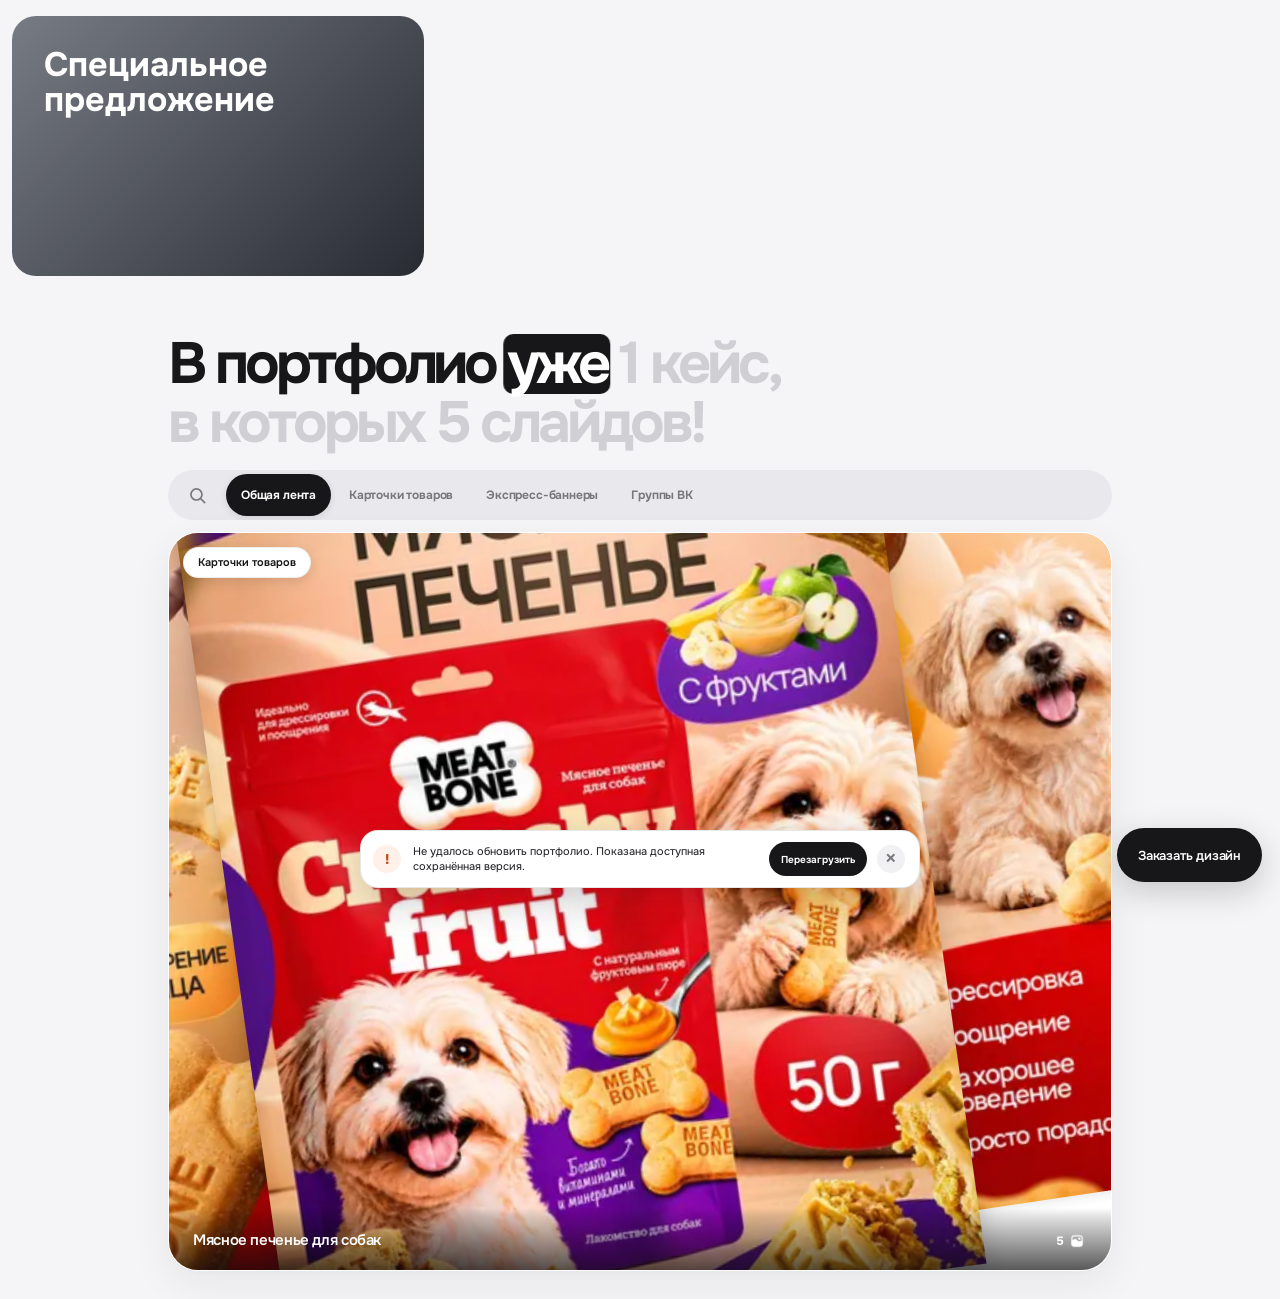
==== commit 8bd17156: "Add files via upload" ====
--- a/index.html
+++ b/index.html
@@ -5,10 +5,10 @@
   <meta name="theme-color" content="#f5f5f7">
   <meta http-equiv="Content-Security-Policy" content="default-src 'self'; script-src 'self' https://cdn.jsdelivr.net https://telegram.org; style-src 'self' 'unsafe-inline'; img-src 'self' data: blob: https://hkfubiqsepanqtuosfty.supabase.co; connect-src 'self' https://hkfubiqsepanqtuosfty.supabase.co https://cdn.jsdelivr.net; font-src 'self' data:; object-src 'none'; base-uri 'self'; form-action 'self'; upgrade-insecure-requests">
   <meta name="referrer" content="no-referrer"><meta name="description" content="Портфолио работ Кирилла Пухова">
-  <title>Работы — Пухов Кирилл</title><link rel="stylesheet" href="styles.css?v=20261121-06"><script defer src="js/telegram-app.js?v=20261116-08"></script>
+  <title>Работы — Пухов Кирилл</title><link rel="stylesheet" href="styles.css?v=20261122-74"><script defer src="js/telegram-app.js?v=20261116-08"></script>
   <link rel="stylesheet" href="motion.css?v=20261118-02">
   <script defer src="js/read-along.js?v=20261122-01"></script>
-  <script defer src="js/site-loader.js?v=20261118-05"></script><script type="module" src="js/catalog.js?v=20261121-08"></script>
+  <script defer src="js/site-loader.js?v=20261122-06"></script><script type="module" src="js/catalog.js?v=20261122-12"></script>
   <link rel="preload" href="assets/fonts/onest-cyrillic.woff2" as="font" type="font/woff2" crossorigin>
   <link rel="preload" href="assets/fonts/onest-latin.woff2" as="font" type="font/woff2" crossorigin>
 </head>
--- a/styles.css
+++ b/styles.css
@@ -1054,8 +1054,7 @@
 .step-progress-dot svg{width:16px;height:16px;fill:none;stroke:#fff;stroke-width:2.8;stroke-linecap:round;stroke-linejoin:round}
 .step-progress-dot path{stroke-dasharray:22}
 .step-progress{touch-action:pan-y;user-select:none}
-@media(max-width:700px){.step-progress{margin-top:18px}.step-progress-names span{font-size:9px}}
-@media(prefers-reduced-motion:reduce){.step-progress-names span{transition:none}}
+@media(max-width:700px){.step-progress{margin-top:18px}}
 
 
 @media(prefers-reduced-motion:reduce){:where(.primary-button,.secondary-button,.telegram-button,.order-fab,.contact-submit,.contact-direct,.rich-editor a.article-cta){animation:none!important;background:#171719}}
@@ -1109,12 +1108,20 @@
 body.contact-page .process-copy{animation:process-copy-breathe 4.4s ease-in-out infinite;animation-delay:calc(var(--row-index,0)*.22s)}
 @keyframes process-copy-breathe{0%,100%{color:#29292c}50%{color:#5a514c}}
 
-/* One readable process step at a time; the progress rail remains in sync. */
-body.contact-page .process-list{display:block;position:relative;min-height:104px}
-body.contact-page .process-list .process-row{position:absolute;inset:0;display:grid;grid-template-columns:minmax(0,1fr);align-content:center;min-height:0;padding:12px 0;opacity:0;pointer-events:none;transform:translateY(9px);border:0;border-radius:0;background:transparent;box-shadow:none;animation:none!important;animation-delay:0s!important;transition:opacity .42s cubic-bezier(.2,.8,.2,1),transform .52s cubic-bezier(.2,.8,.2,1)}
-body.contact-page .process-list .process-row.is-active{opacity:1;pointer-events:auto;transform:none}
-@media(max-width:700px){body.contact-page .process-list{min-height:94px}.step-progress-track{margin-inline:16px}}
-@media(prefers-reduced-motion:reduce){body.contact-page .process-list .process-row{transition:none!important}}
+/* One readable process step at a time; inactive rows never share the layout. */
+body.contact-page .process-list{display:block;width:100%;min-height:0;height:auto;overflow:visible}
+body.contact-page .process-list .process-row{display:none!important;position:relative;width:100%;min-height:0;height:auto;margin:0;padding:14px 0;border:0;background:transparent;opacity:1;pointer-events:none;transform:none;box-shadow:none;animation:none!important}
+body.contact-page .process-list .process-row.is-active{display:block!important;pointer-events:auto}
+body.contact-page .process-list .process-copy{display:block;animation:none!important;font-size:clamp(20px,2.3vw,30px);font-weight:600;line-height:1.12;letter-spacing:-.02em;color:#171719;max-width:24ch}
+.step-progress-dot{font-family:inherit;font-size:12px;font-weight:700;line-height:1}
+@media(max-width:700px){.step-progress-track{margin-inline:16px}body.contact-page .process-list .process-copy{font-size:clamp(20px,6.4vw,28px);line-height:1.12;max-width:18ch}}
+
+
+
+/* Final contact scale: the section title stays dominant and text fields do not trigger mobile zoom. */
+body.contact-page .process-list .process-copy{font-size:clamp(18px,1.9vw,24px);line-height:1.2;max-width:32ch}
+body.contact-page .contact-form :is(textarea,input,select){font-size:16px}
+@media(max-width:700px){body.contact-page .process-list .process-copy{font-size:clamp(18px,5vw,23px);max-width:28ch}}
 
 /* Stronger continuous amber ribbon on dark buttons. */
 :where(.primary-button,.secondary-button,.telegram-button,.order-fab,.contact-submit,.contact-direct,.rich-editor a.article-cta){background:linear-gradient(105deg,#171719 0%,#171719 37%,#e56a28 45%,#ffc09a 49%,#e56a28 53%,#171719 62%,#171719 100%)!important;background-size:320% 100%!important;animation:button-orange-sweep 2.8s linear infinite!important}
@@ -1269,7 +1276,7 @@
 
 /* Promo cards, Telegram contact spacing, and article rhythm. */
 .promo-cards{margin:0 0 22px;overflow:hidden}.promo-cards-heading{display:flex;justify-content:space-between;align-items:center;margin:0 2px 11px}.promo-cards-heading .eyebrow{color:#86848b}.promo-cards-heading>span{font-size:10px;color:#8b8990}.promo-cards-track{display:flex;gap:14px;overflow-x:auto;scroll-snap-type:x mandatory;padding:5px 3px 18px;scrollbar-width:none}.promo-cards-track::-webkit-scrollbar{display:none}.promo-card-wrap{flex:0 0 min(82vw,340px);scroll-snap-align:center;perspective:1200px}.promo-card{--tilt-x:0deg;--tilt-y:0deg;position:relative;aspect-ratio:1.586;cursor:pointer;touch-action:pan-y;filter:drop-shadow(0 18px 18px rgba(25,20,20,.2));transform:rotateX(var(--tilt-x)) rotateY(var(--tilt-y));transition:transform .24s cubic-bezier(.2,.75,.25,1)}.promo-card-inner{position:absolute;inset:0;transform-style:preserve-3d;transition:transform .72s cubic-bezier(.2,.75,.25,1)}.promo-card.is-flipped .promo-card-inner{transform:rotateY(180deg)}.promo-face{position:absolute;inset:0;display:flex;flex-direction:column;justify-content:center;padding:clamp(20px,6vw,31px);overflow:hidden;border:1px solid #ffffff75;border-radius:24px;color:#fff;backface-visibility:hidden;-webkit-backface-visibility:hidden;background:radial-gradient(ellipse at 12% 8%,#ffffff8a,transparent 33%),linear-gradient(135deg,#24232a,#101014 62%,#39363b);box-shadow:inset 0 1px 1px #ffffff8c,inset 0 -18px 40px #0000002e}.promo-face:before{content:"";position:absolute;inset:-50%;background:linear-gradient(115deg,transparent 38%,#ffffff61 48%,transparent 63%);transform:translateX(-35%) rotate(8deg);transition:transform .7s ease}.promo-card:hover .promo-face:before,.promo-card.is-tapped .promo-face:before{transform:translateX(35%) rotate(8deg)}.promo-back{transform:rotateY(180deg);align-items:center;text-align:center;background:linear-gradient(135deg,#36343c,#111116 65%,var(--promo-accent,#e56a28))}.promo-winter .promo-face{background:linear-gradient(135deg,#113a66,#101c39 60%,#256a96)}.promo-neon .promo-face{background:linear-gradient(135deg,#180b28,#090812 65%,#311052)}.promo-card-no{position:absolute;right:22px;top:20px;font-size:11px;color:#ffffff91}.promo-spark{position:absolute;right:23px;top:42px;color:var(--promo-accent,#e56a28);font-size:27px}.promo-kicker{position:relative;z-index:1;margin:0 0 9px;font-size:8px;font-weight:800;letter-spacing:.18em;color:#ffffffa8}.promo-front h2{position:relative;z-index:1;max-width:84%;margin:0;font-size:clamp(22px,6vw,31px);line-height:1.02}.promo-timer-label{position:relative;z-index:1;margin:13px 0 3px;color:#ffffffad;font-size:9px}.promo-timer{position:relative;z-index:1;font-size:clamp(18px,5vw,24px);font-variant-numeric:tabular-nums;letter-spacing:.08em}.promo-hint{position:absolute;left:22px;bottom:18px;font-size:8px;color:#ffffff91}.promo-back .promo-hint{left:auto;right:22px}.promo-code{position:relative;z-index:1;margin:4px 0 15px;font-size:clamp(23px,7vw,35px);letter-spacing:.12em}.promo-copy{position:relative;z-index:1;min-height:38px;padding:0 17px;border:1px solid #ffffff70;border-radius:999px;background:#ffffff20;color:#fff;font-size:10px;font-weight:700}.promo-card-wrap.is-expired{opacity:.62}.promo-admin-form{margin-top:18px;padding:18px;border-radius:20px;background:#f5f5f7}.promo-admin-form[hidden]{display:none}.promo-check{display:flex!important;align-items:center;gap:8px!important}.promo-check input{width:17px!important;min-height:17px!important;accent-color:#e56a28}.promo-admin-section .form-grid{grid-template-columns:repeat(2,minmax(0,1fr))}
-body.tg-mini-app.contact-page .contact-shell{padding-top:calc(2px + max(env(safe-area-inset-top,0px),var(--tg-content-safe-area-inset-top,0px),var(--tg-safe-area-inset-top,0px)))!important;align-content:start!important}.tg-mini-app.contact-page .contact-card{margin-top:12px!important}
+body.tg-mini-app.contact-page .contact-shell{padding-top:0!important;align-content:start!important}.tg-mini-app.contact-page .contact-header{display:none!important}.tg-mini-app.contact-page .contact-card{margin-top:0!important}
 body.project-page .case-article{gap:34px!important}.case-article .article-rich{font-size:16px;line-height:1.58!important;color:#45444a}.case-article .article-rich p{margin:0 0 1.05em!important}.case-article .article-rich p+p{margin-top:.2em!important}.case-article .article-rich h2{margin:1.45em 0 .55em!important;line-height:1.08!important}.case-article .article-rich h3{margin:1.2em 0 .5em!important;line-height:1.12!important}.case-article .article-rich ul,.case-article .article-rich ol{margin:1em 0 1.2em!important;line-height:1.5!important}.case-article .article-image-block{margin:0!important}
 
 /* Final promo 3D pass and stable article rhythm. */
@@ -1512,12 +1519,15 @@
 body.catalog-page .order-fab .order-fab-label{display:inline!important;width:auto!important;height:auto!important;border-radius:0!important;background:transparent!important;font-size:inherit!important;}
 
 
-.site-loader{position:fixed;z-index:9999;inset:0;display:grid;place-items:center;background:#fff;opacity:1;transition:opacity .5s ease}.site-loader.is-done{opacity:0;pointer-events:none}.site-loader-logo{width:44px;height:44px;object-fit:contain}body.project-page .project-hero-3d:not(.is-carousel-in-view) .track{animation-play-state:paused!important}
+.site-loader{position:fixed;z-index:9999;inset:0;display:grid;place-items:center;background:#f5f5f7;opacity:1;transition:opacity .5s ease}.site-loader.is-done{opacity:0;pointer-events:none}.site-loader-orbit{position:relative;width:78px;height:78px;border:1px solid rgba(229,106,40,.2);border-radius:50%;animation:loader-spin 2.4s linear infinite}.site-loader-orbit::before,.site-loader-orbit::after{content:"";position:absolute;inset:10px;border:1px solid rgba(23,23,25,.12);border-radius:50%;transform:rotate(60deg) scaleX(.58);animation:loader-spin 1.8s linear infinite reverse}.site-loader-orbit::after{inset:20px;border-color:rgba(229,106,40,.28);transform:rotate(-60deg) scaleX(.7);animation-duration:1.4s}.site-loader-orbit span{position:absolute;top:-4px;left:50%;width:8px;height:8px;border-radius:50%;background:#e56a28;box-shadow:0 0 0 5px rgba(229,106,40,.12);transform:translateX(-50%)}.site-loader-orbit span:nth-child(2){top:auto;right:-4px;left:auto;bottom:19px;background:#171719}.site-loader-orbit span:nth-child(3){top:24px;left:18px;width:5px;height:5px;background:#9c9aa0}.site-loader-label{position:absolute;margin-top:130px;color:#77767c;font-size:10px;font-weight:650;letter-spacing:.12em;text-transform:uppercase}@keyframes loader-spin{to{rotate:360deg}}body.project-page .project-hero-3d:not(.is-carousel-in-view) .track{animation-play-state:paused!important}
 
 body.contact-page .contact-promos .promo-cards{overflow:visible!important}body.contact-page .contact-promos .promo-cards-track{touch-action:pan-x pan-y!important;overscroll-behavior-x:contain!important}body.contact-page .contact-promos .promo-card{touch-action:pan-x pan-y!important}
 
 
 body.contact-page .contact-promos .promo-card{touch-action:pan-x pan-y!important}
+
+/* Minimal loader, stable countdown digits, and uploaded front artwork. */
+.site-loader-orbit{width:30px!important;height:30px!important;border:2px solid #d7d7dc!important;border-top-color:#171719!important;animation:loader-spin .8s linear infinite!important}.site-loader-orbit::before,.site-loader-orbit::after,.site-loader-orbit span{display:none!important}.site-loader-label{margin-top:58px!important;color:#8c8b90!important;font-size:9px!important;letter-spacing:.1em!important}.promo-timer{display:inline-block!important;min-width:8ch!important;font-variant-numeric:tabular-nums!important;font-feature-settings:'tnum' 1!important;text-align:right!important;white-space:nowrap!important;letter-spacing:0!important}.promo-card.is-timer-ending .promo-timer{animation:none!important;text-shadow:none!important}.promo-timer-line{animation:none!important}.promo-front-design{position:absolute;z-index:1;inset:0;width:100%;height:100%;object-fit:cover;pointer-events:none}.promo-front-preview{width:min(100%,340px);aspect-ratio:680 / 429;margin-top:10px;border-radius:12px;background:#ededf0 center/cover no-repeat;border:1px solid rgba(23,23,25,.08)}.promo-front-design~.promo-card-copy,.promo-front-design~.promo-timer-wrap,.promo-front-design~.promo-expired-label{z-index:5!important}
 
 /* Promo cards: flat color treatment, no light or shadow effects. */
 .promo-card-wrap,
@@ -1593,4 +1603,15 @@
 
 @media(max-width:640px){.promo-cards{transform:translateY(12px)!important;margin-bottom:20px!important}.promo-card-copy h2{font-size:clamp(21px,5.8vw,30px)!important;}}
 
-
+/* Final promo interaction and countdown stability overrides. */
+.promo-timer-wrap{width:100%!important;grid-template-columns:auto auto!important;justify-content:start!important;min-width:0!important;column-gap:10px!important;}
+.promo-timer{width:8ch!important;min-width:8ch!important;max-width:8ch!important;height:1.35em!important;display:block!important;transform:none!important;animation:none!important;transition:none!important;font-size:18px!important;line-height:1.35!important;letter-spacing:0!important;font-variant-numeric:tabular-nums!important;font-feature-settings:'tnum' 1!important;white-space:nowrap!important;text-align:left!important;}
+.promo-timer-caption{grid-column:1!important;grid-row:1!important;white-space:nowrap!important;}
+.promo-timer-line{grid-column:1/-1!important;width:100%!important;min-width:100%!important;}
+.promo-card.is-timer-ending .promo-timer{transform:none!important;animation:none!important;color:inherit!important;text-shadow:none!important;}
+.promo-timer-line,.promo-timer-line:before{animation:none!important;transition:none!important;}
+.promo-back-content{height:100%!important;justify-content:flex-start!important;}
+.promo-copy[data-promo-copy]{position:relative!important;z-index:20!important;display:flex!important;flex:0 0 auto!important;align-items:center!important;justify-content:center!important;align-self:stretch!important;width:100%!important;min-height:46px!important;margin-top:auto!important;padding:0 16px!important;border:0!important;pointer-events:auto!important;touch-action:manipulation!important;}
+
+
+
